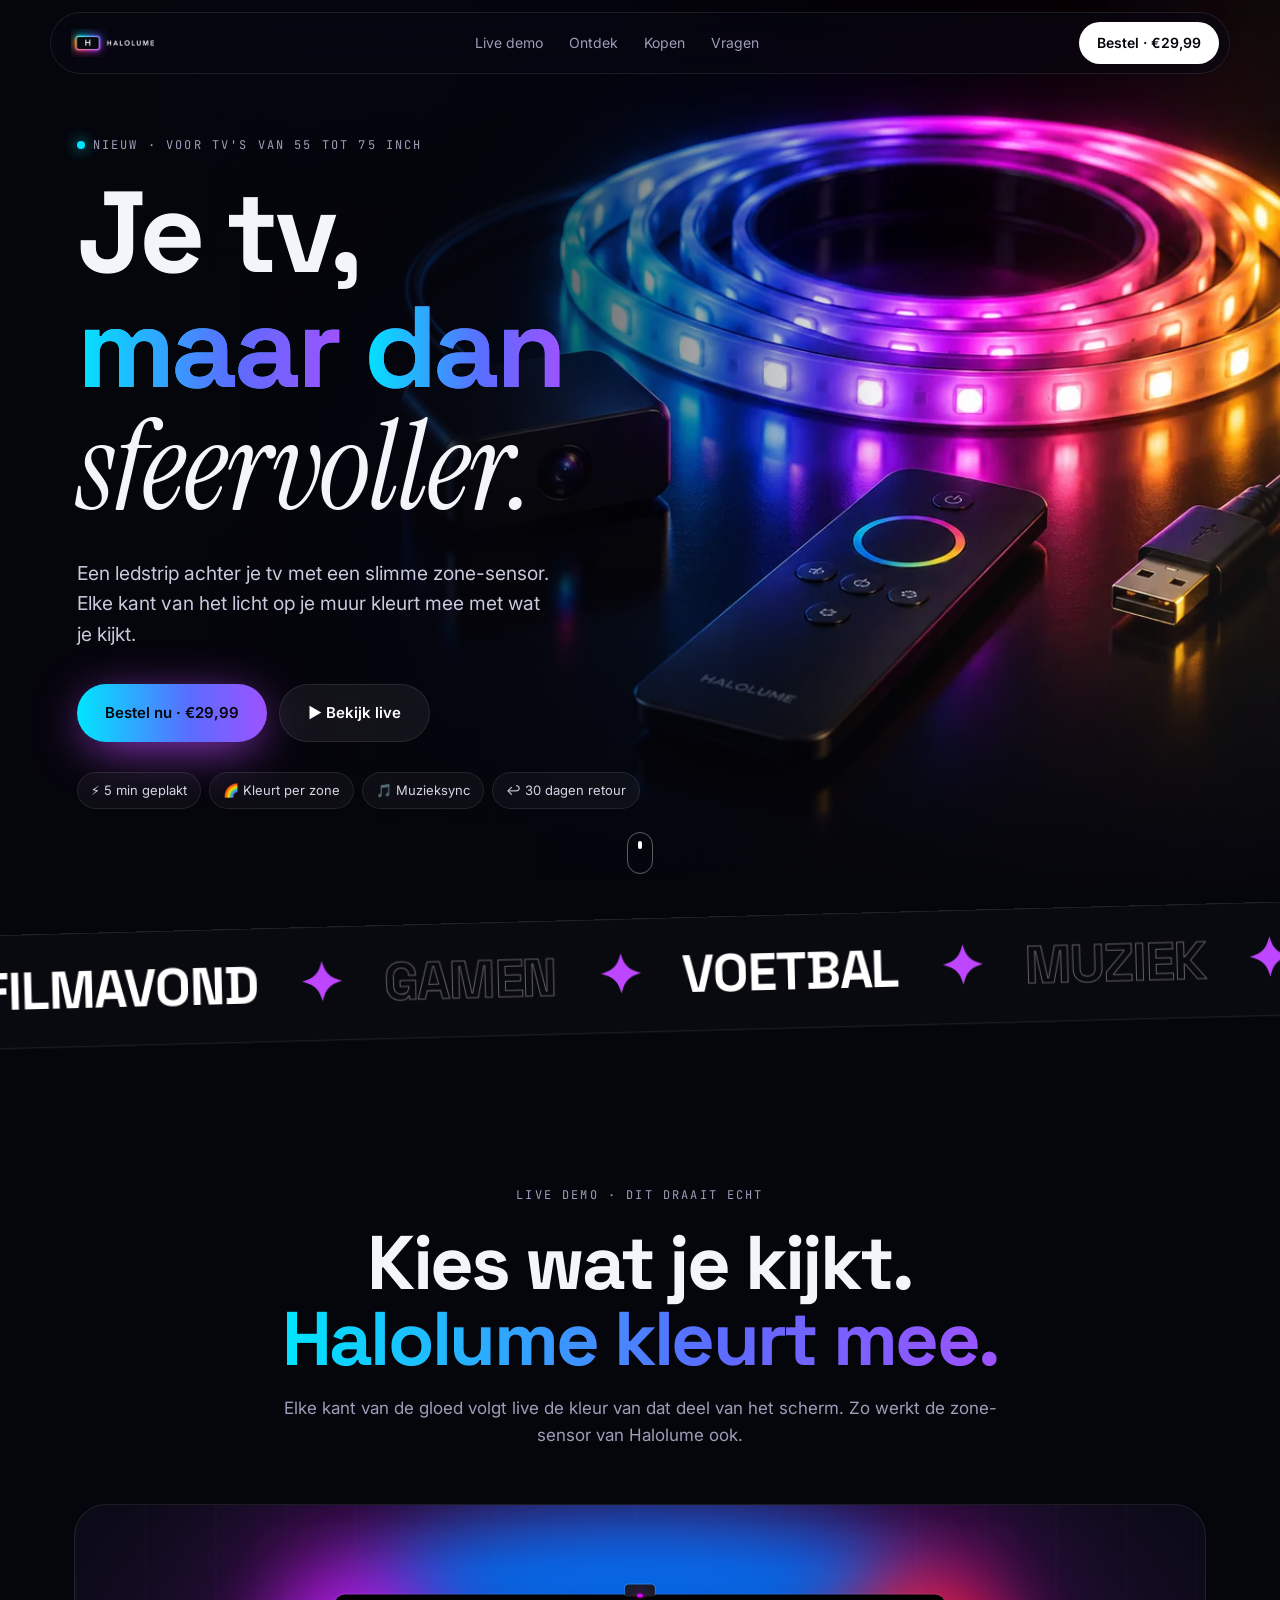
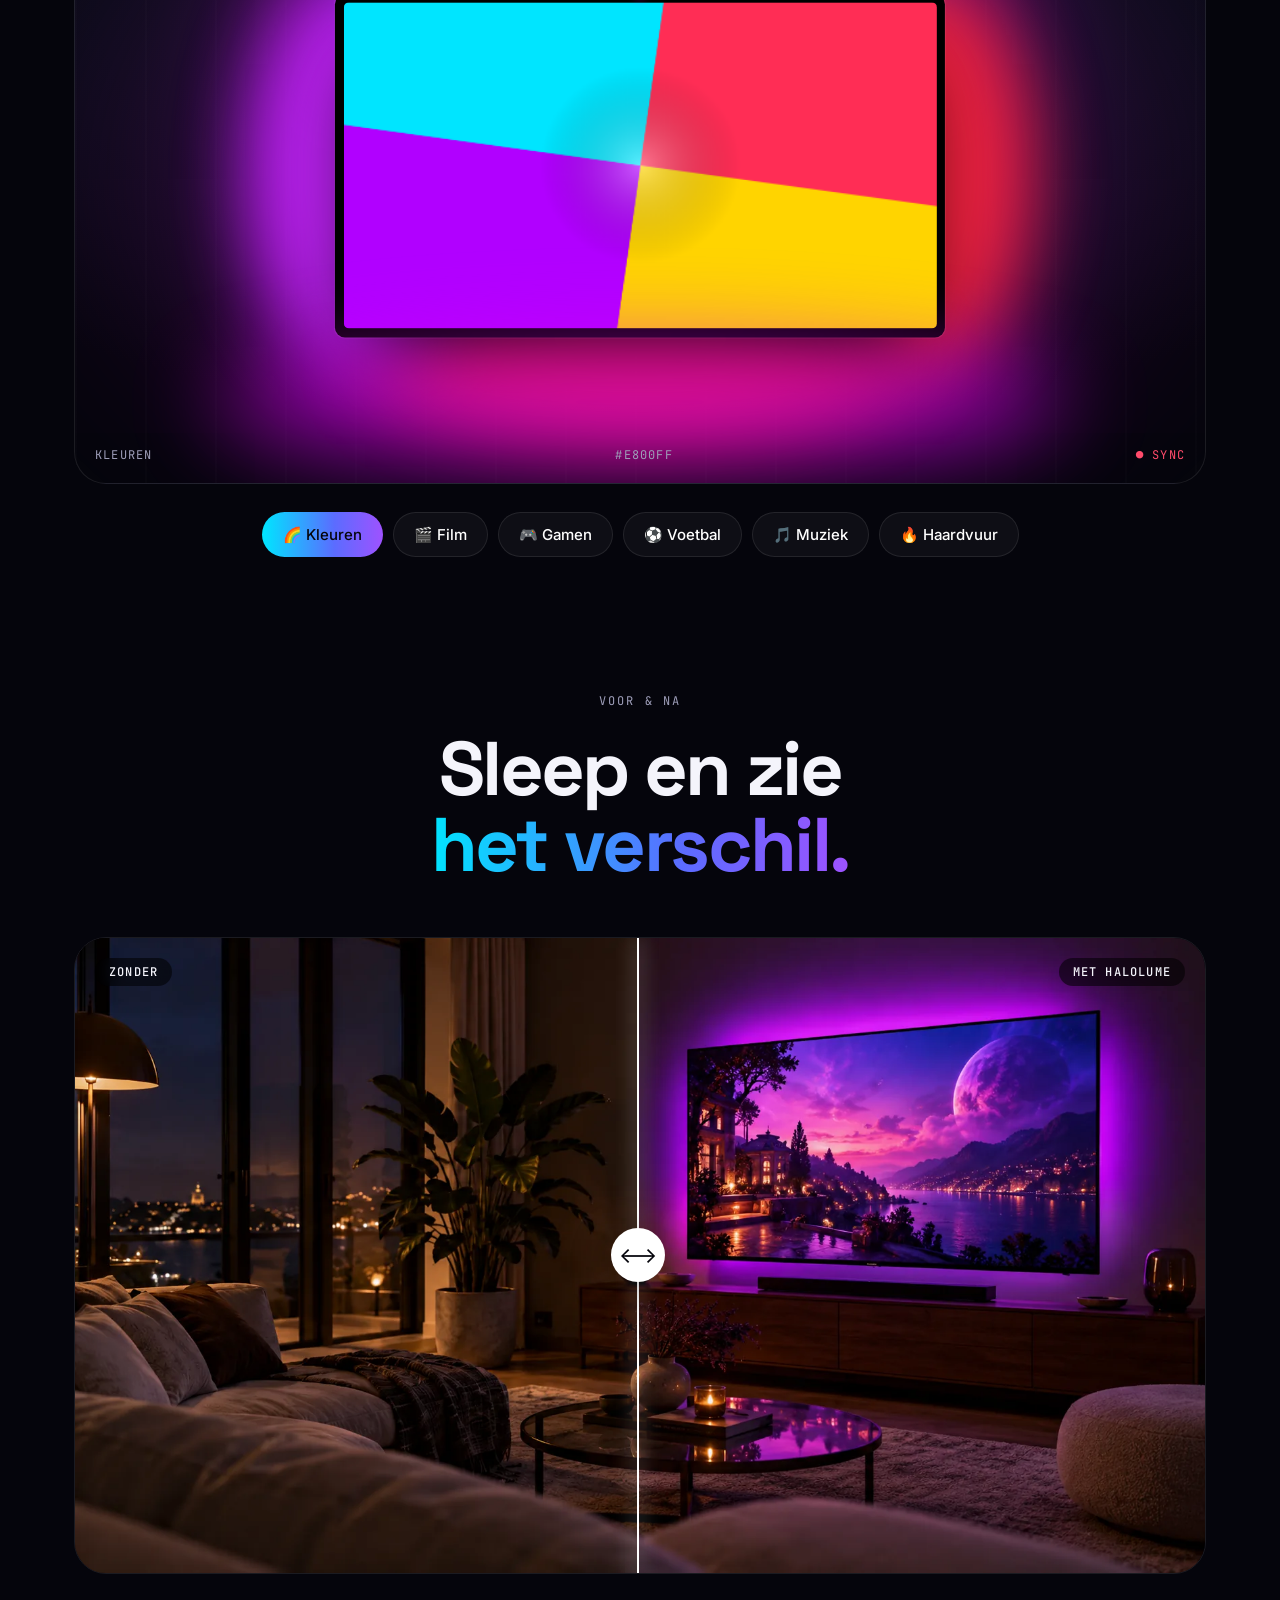
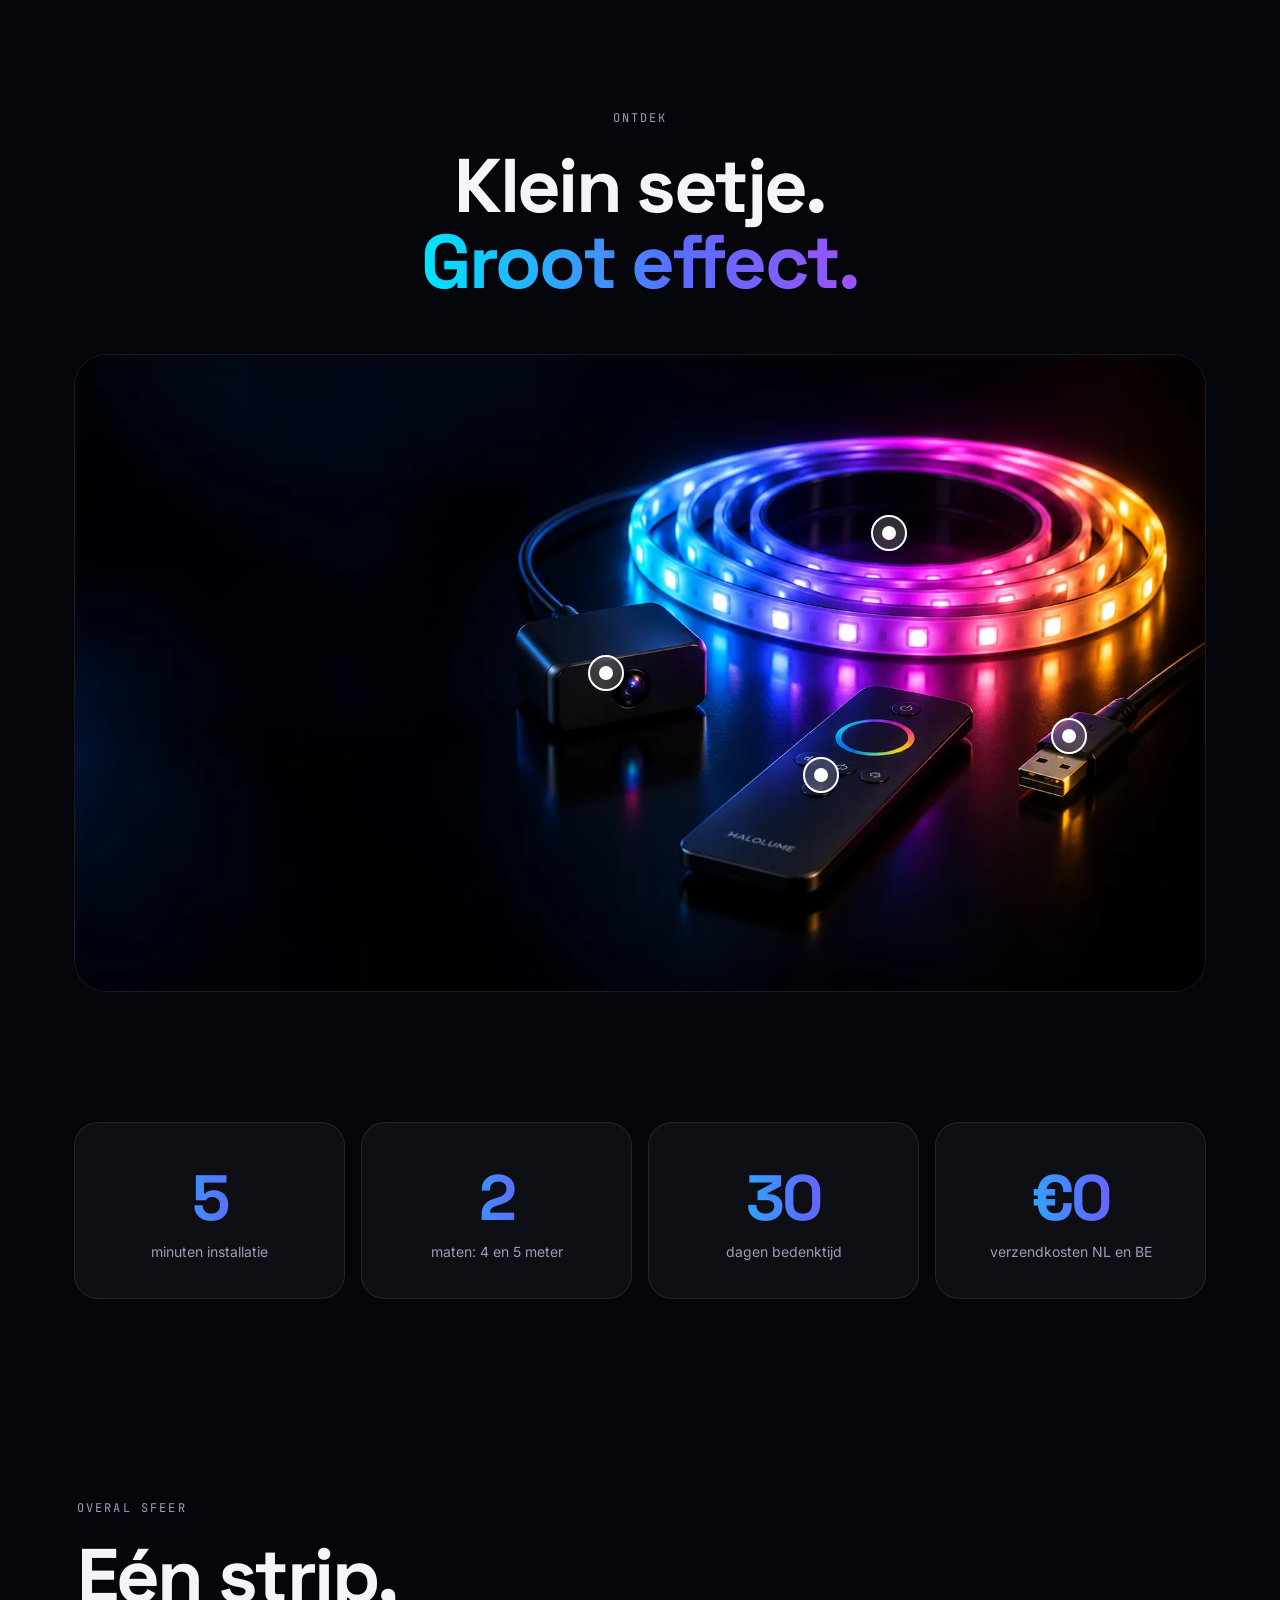
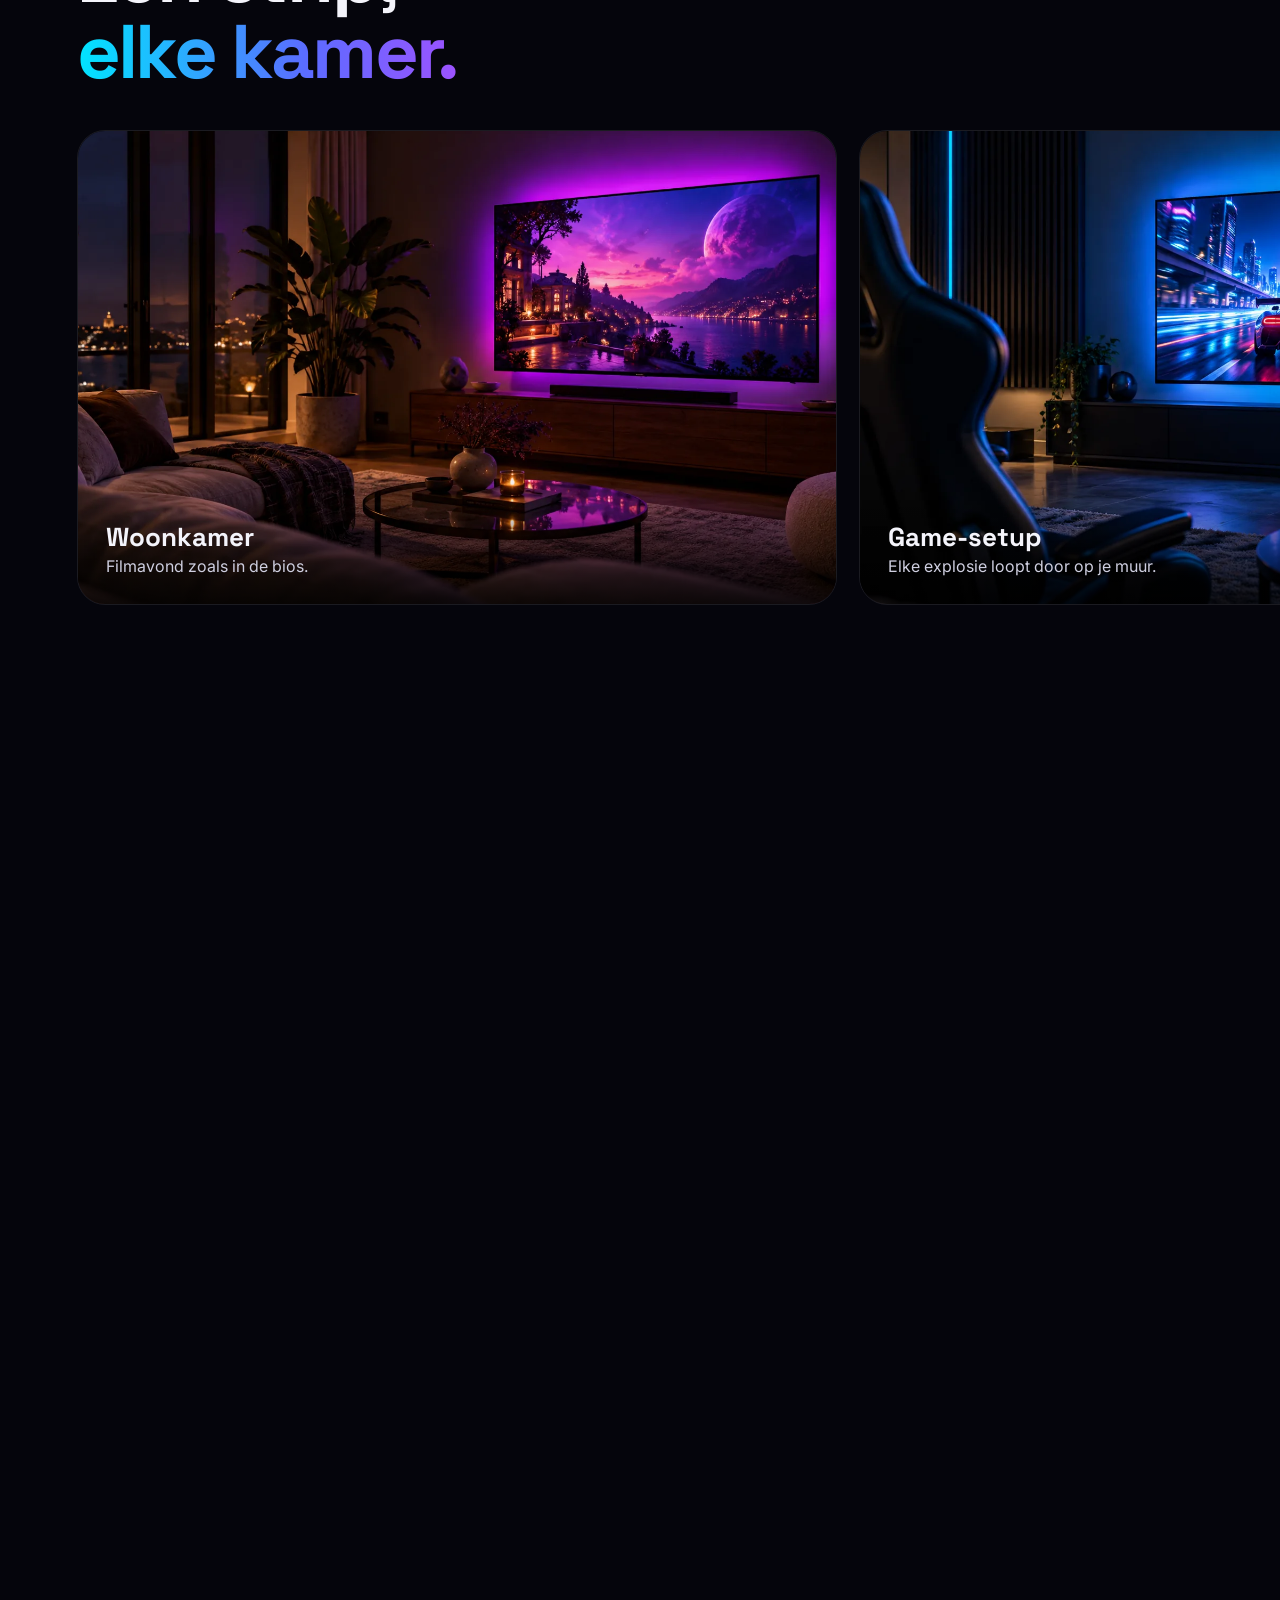
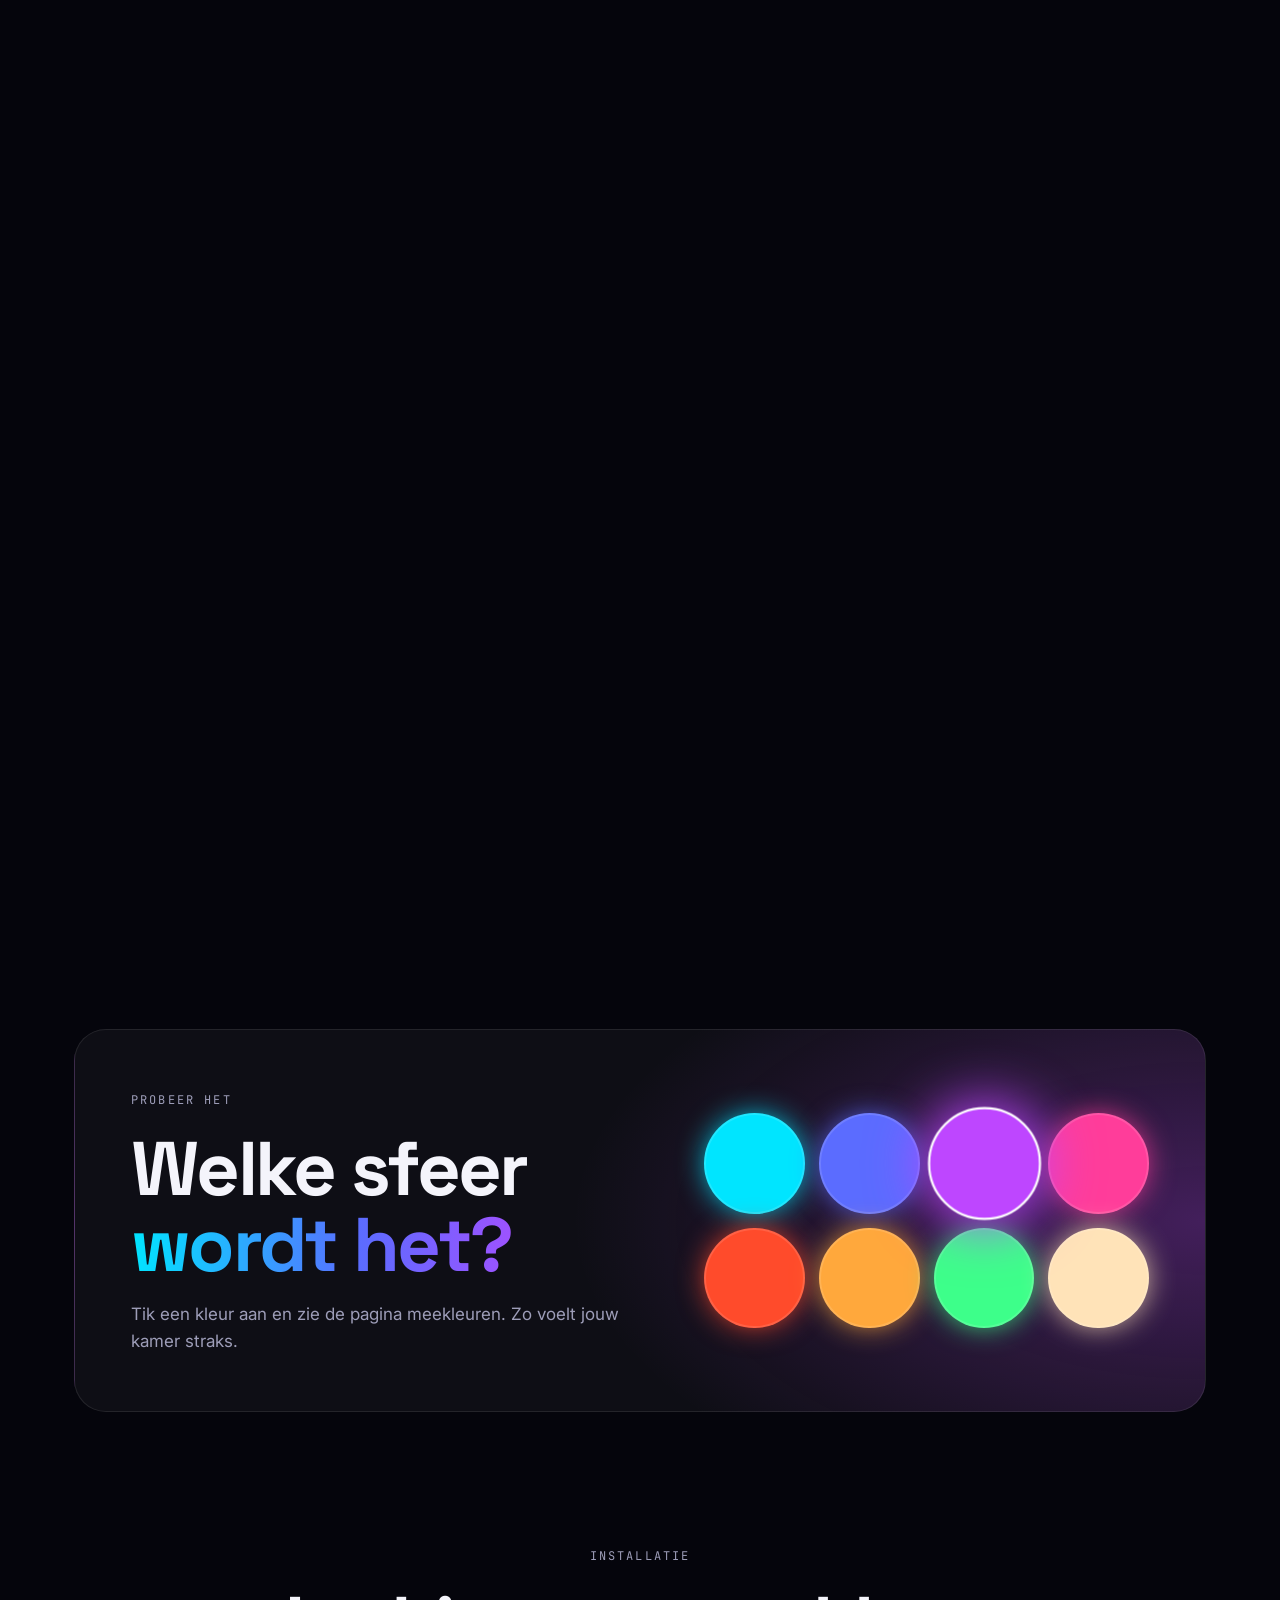
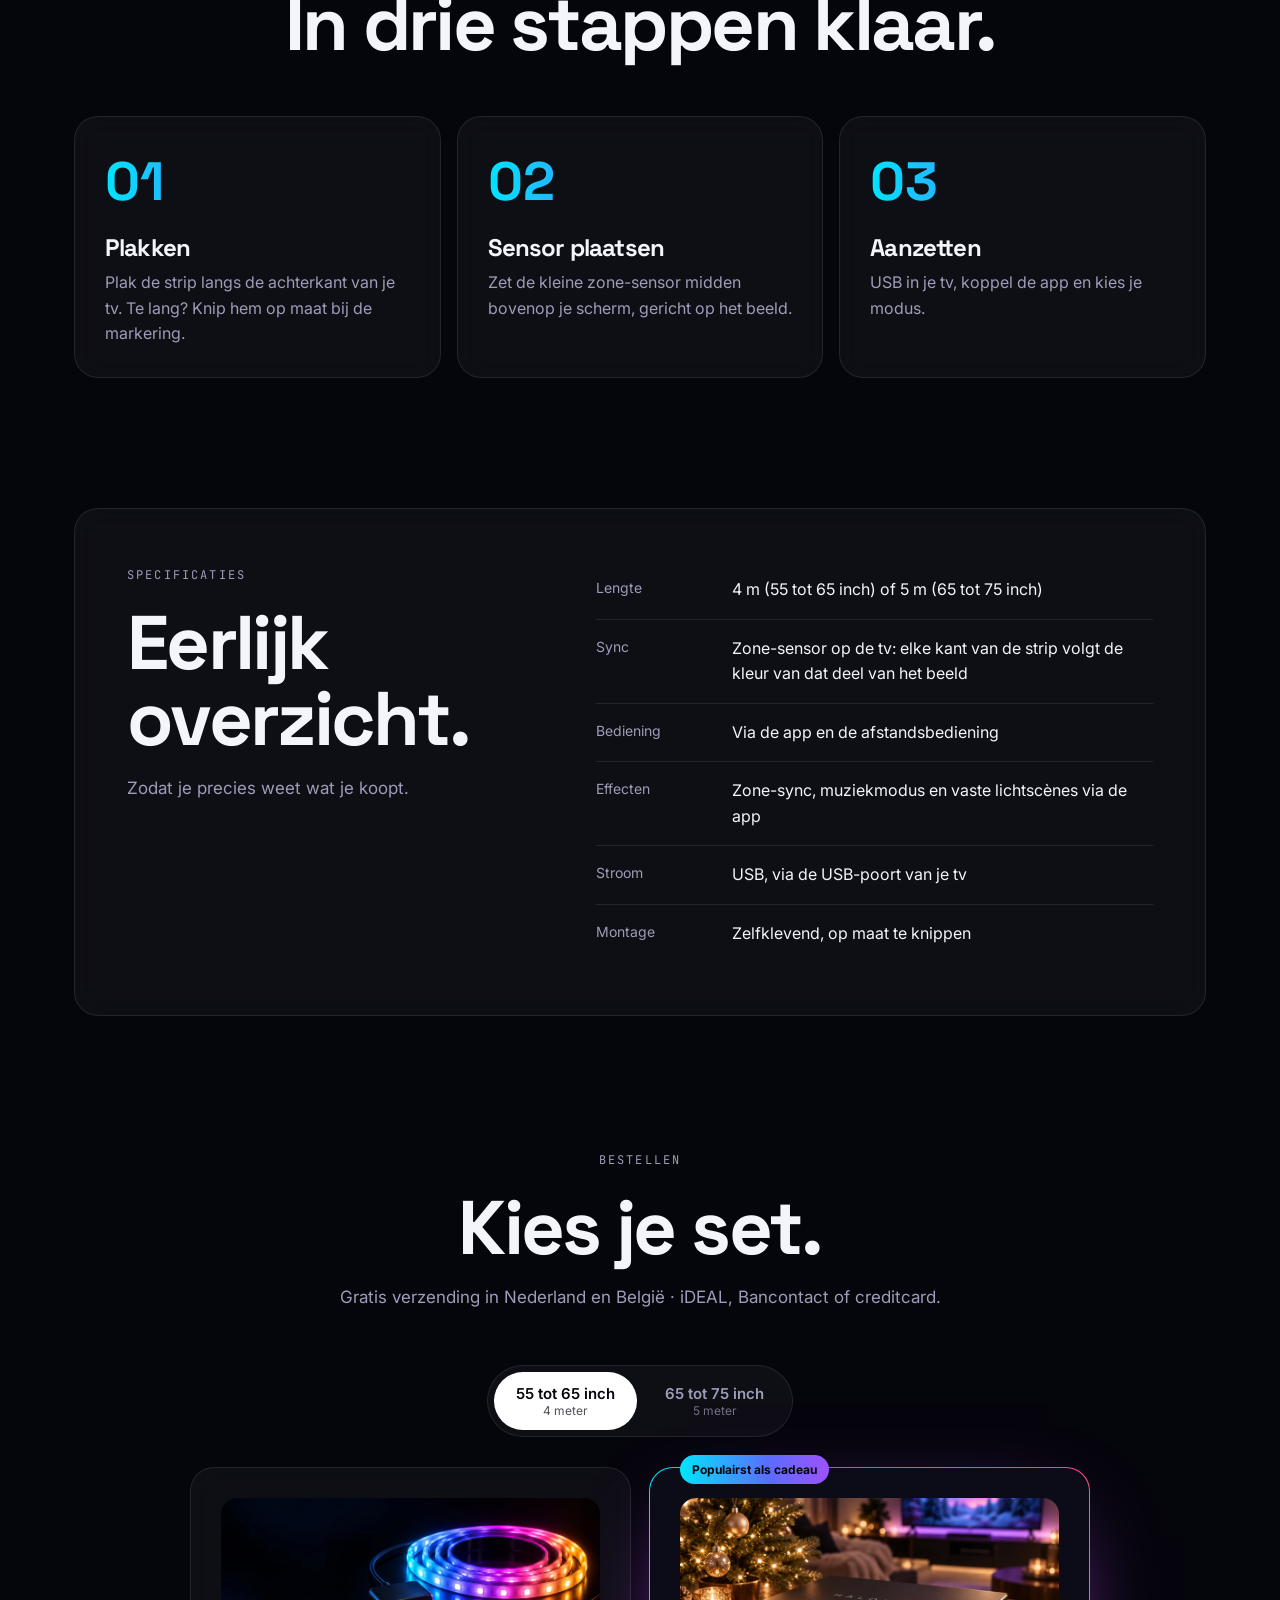
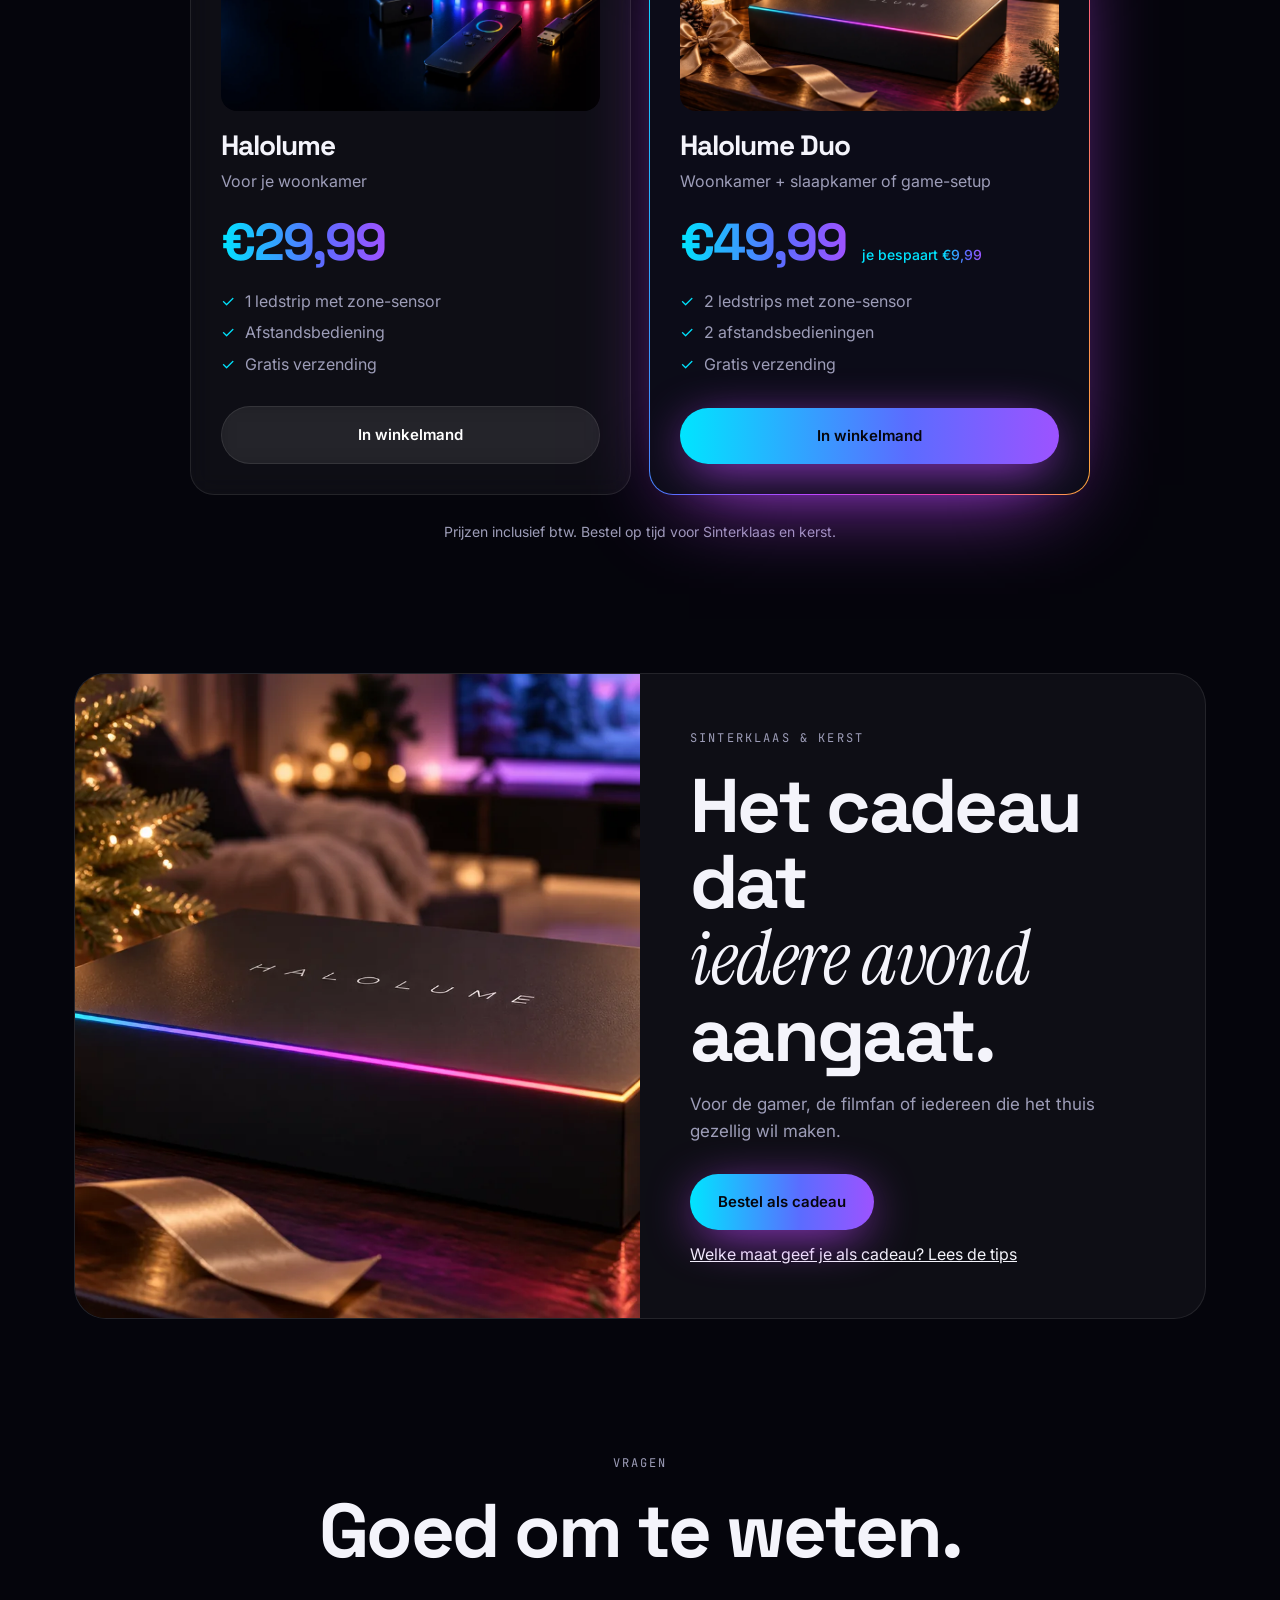
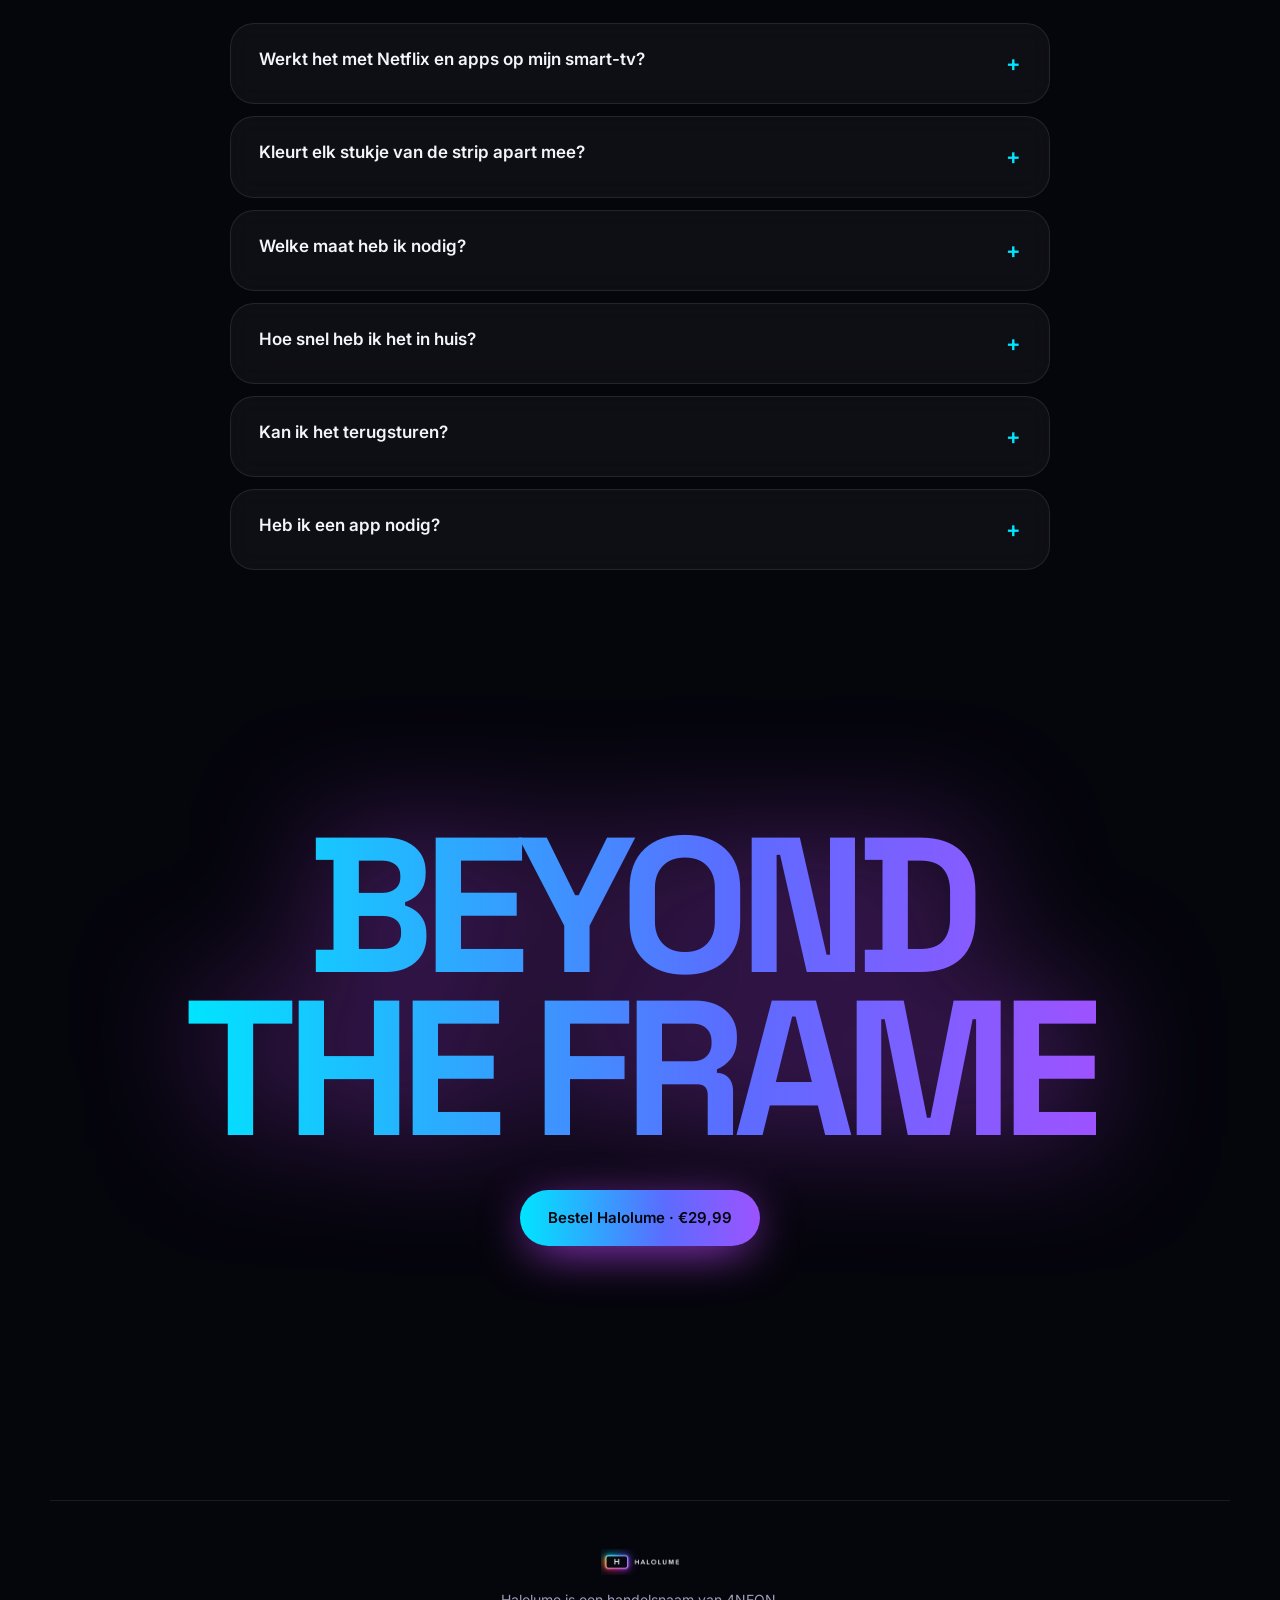
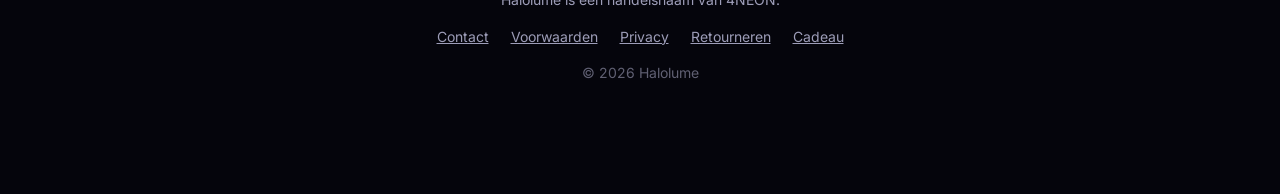
==== index.html @ 04b4d568 "Cadeaupagina Sinterklaas en kerst met directe koopknoppen (directeur) Co-Authored-By: Claude Opus 5." ====
<!doctype html>
<html lang="nl">
<head>
<meta charset="utf-8">
<meta name="viewport" content="width=device-width,initial-scale=1,viewport-fit=cover">
<title>Halolume · Tv-ledstrip die meekleurt met je beeld</title>
<meta name="description" content="Halolume tv-ledstrip met kleursensor: het licht achter je tv kleurt mee met film, game en sport. In 5 minuten geplakt. Vanaf €29,99.">
<meta name="theme-color" content="#05050c">
<link rel="icon" href="favicon.png">
<link rel="apple-touch-icon" href="apple-touch-icon.png">
<meta property="og:title" content="Halolume · Je tv, maar dan sfeervoller">
<meta property="og:description" content="Tv-ledstrip die meekleurt met je beeld. Vanaf €29,99.">
<meta property="og:image" content="https://halolume.nl/img/og.jpg">
<link rel="preconnect" href="https://fonts.googleapis.com">
<link rel="preconnect" href="https://fonts.gstatic.com" crossorigin>
<link href="https://fonts.googleapis.com/css2?family=Space+Grotesk:wght@400;500;600;700&family=Inter:wght@400;500;600&family=JetBrains+Mono:wght@500&family=Instrument+Serif:ital@1&display=swap" rel="stylesheet">
<link rel="stylesheet" href="css/halo.css?v=13">
</head>
<body class="go">

<canvas id="aurora" aria-hidden="true"></canvas>
<div class="orbs" aria-hidden="true"><i></i><i></i><i></i><i></i></div>
<div class="cursor-glow" aria-hidden="true"></div>
<div class="progress" aria-hidden="true"><i></i></div>

<header class="nav" id="nav">
  <a href="#" class="brand" aria-label="Halolume home"><img src="assets/logo.png" alt="Halolume" height="28"></a>
  <nav class="links">
    <a href="#demo">Live demo</a>
    <a href="#ontdek">Ontdek</a>
    <a href="#kopen">Kopen</a>
    <a href="#faq">Vragen</a>
  </nav>
  <a href="#kopen" class="btn btn-white btn-small">Bestel · €29,99</a>
</header>

<main>

<!-- HERO -->
<section class="hero">
  <div class="hero-media" data-parallax="0.15">
    <img src="img/hero.webp" alt="Halolume ledstrip met kleursensor en afstandsbediening" fetchpriority="high">
    <div class="hero-sweep"></div>
  </div>

  <div class="hero-copy">
    <p class="eyebrow"><span class="dot"></span> Nieuw · voor tv's van 55 tot 75 inch</p>
    <h1 class="split">Je tv,<br><span class="grad">maar dan</span><br><span class="serif">sfeervoller.</span></h1>
    <p class="lead">Een ledstrip achter je tv met een slimme zone-sensor. Elke kant van het licht op je muur kleurt mee met wat je kijkt.</p>
    <div class="cta-row">
      <a href="#kopen" class="btn btn-glow magnet">Bestel nu · €29,99</a>
      <a href="#demo" class="btn btn-ghost magnet">▶ Bekijk live</a>
    </div>
    <ul class="hero-chips">
      <li>⚡ 5 min geplakt</li><li>🌈 Kleurt per zone</li><li>🎵 Muzieksync</li><li>↩ 30 dagen retour</li>
    </ul>
  </div>
  <a href="#demo" class="scroll-cue" aria-label="Scroll verder"><span></span></a>
</section>

<!-- MARQUEE -->
<div class="marquee" aria-hidden="true"><div class="mq-track">
  <span>FILMAVOND</span><b>✦</b><span>GAMEN</span><b>✦</b><span>VOETBAL</span><b>✦</b><span>MUZIEK</span><b>✦</b><span>WINTERAVONDEN</span><b>✦</b><span>SINTERKLAAS</span><b>✦</b><span>KERST</span><b>✦</b>
  <span>FILMAVOND</span><b>✦</b><span>GAMEN</span><b>✦</b><span>VOETBAL</span><b>✦</b><span>MUZIEK</span><b>✦</b><span>WINTERAVONDEN</span><b>✦</b><span>SINTERKLAAS</span><b>✦</b><span>KERST</span><b>✦</b>
</div></div>

<!-- LIVE DEMO -->
<section class="section demo" id="demo">
  <div class="section-head reveal">
    <p class="eyebrow">Live demo · dit draait echt</p>
    <h2>Kies wat je kijkt.<br><span class="grad">Halolume kleurt mee.</span></h2>
    <p class="sub">Elke kant van de gloed volgt live de kleur van dat deel van het scherm. Zo werkt de zone-sensor van Halolume ook.</p>
  </div>
  <div class="demo-stage reveal" id="stage">
    <div class="demo-wall"></div>
    <div class="tv-wrap">
      <div class="halo" id="halo"></div>
      <div class="zone zT"></div><div class="zone zR"></div><div class="zone zB"></div><div class="zone zL"></div>
      <div class="tv">
        <canvas id="screen" width="480" height="270" aria-label="Demo tv-beeld"></canvas>
        <div class="sensor" title="Kleursensor"></div>
      </div>
      <div class="stand"></div>
    </div>
    <div class="floor"></div>
    <div class="demo-hud mono"><span id="hudScene">KLEUREN</span><span id="hudHex">#5B6CFF</span><span class="rec">● SYNC</span></div>
  </div>
  <div class="chips reveal" role="tablist">
    <button class="chip active" data-scene="kleur">🌈 Kleuren</button>
    <button class="chip" data-scene="film">🎬 Film</button>
    <button class="chip" data-scene="game">🎮 Gamen</button>
    <button class="chip" data-scene="sport">⚽ Voetbal</button>
    <button class="chip" data-scene="music">🎵 Muziek</button>
    <button class="chip" data-scene="cozy">🔥 Haardvuur</button>
  </div>
</section>

<!-- VOOR / NA -->
<section class="section ba-section">
  <div class="section-head reveal">
    <p class="eyebrow">Voor & na</p>
    <h2>Sleep en zie<br><span class="grad">het verschil.</span></h2>
  </div>
  <div class="ba reveal" id="ba">
    <img src="img/kamer-aan.webp" alt="Met Halolume" loading="lazy">
    <div class="ba-top"><img src="img/kamer-uit.webp" alt="Zonder Halolume" loading="lazy"></div>
    <div class="ba-handle"><span>⟷</span></div>
    <span class="ba-tag l">Zonder</span><span class="ba-tag r">Met Halolume</span>
  </div>
</section>

<!-- ONTDEK: hotspots -->
<section class="section" id="ontdek">
  <div class="section-head reveal">
    <p class="eyebrow">Ontdek</p>
    <h2>Klein setje.<br><span class="grad">Groot effect.</span></h2>
  </div>
  <div class="hotspots reveal">
    <img src="img/hero.webp" alt="Onderdelen van Halolume" loading="lazy">
    <button class="hs" aria-label="Zone-sensor" style="left:47%;top:50%" data-t="Kleursensor" data-d="Zet je midden bovenop je tv. Leest het beeld in zones en stuurt elk stuk strip apart aan."><i></i></button>
    <button class="hs" aria-label="Ledstrip" style="left:72%;top:28%" data-t="Ledstrip 4 of 5 m" data-d="Zelfklevend en op maat te knippen. Past om tv's van 55 tot 75 inch."><i></i></button>
    <button class="hs" aria-label="Afstandsbediening" style="left:66%;top:66%" data-t="Afstandsbediening" data-d="Kleur, helderheid en modus kiezen zonder je telefoon."><i></i></button>
    <button class="hs" aria-label="USB-stroom" style="left:88%;top:60%" data-t="USB-stroom" data-d="Steek hem in de USB-poort van je tv: gaat aan en uit met je tv."><i></i></button>
    <div class="hs-card" id="hsCard"><b></b><p></p></div>
  </div>
  <ul class="hs-list reveal">
    <li><b>Zone-sensor</b><span>Midden bovenop je tv. Leest het beeld per zone.</span></li>
    <li><b>Ledstrip 4 of 5 m</b><span>Zelfklevend, op maat te knippen.</span></li>
    <li><b>Afstandsbediening</b><span>Kleur en modus kiezen zonder telefoon.</span></li>
    <li><b>USB-stroom</b><span>Gaat aan en uit met je tv.</span></li>
  </ul>
</section>

<!-- STATS -->
<section class="section stats reveal">
  <div class="stat"><b data-count="5">0</b><span>minuten installatie</span></div>
  <div class="stat"><b data-count="2">0</b><span>maten: 4 en 5 meter</span></div>
  <div class="stat"><b data-count="30">0</b><span>dagen bedenktijd</span></div>
  <div class="stat"><b>€0</b><span>verzendkosten NL en BE</span></div>
</section>

<!-- KAMERS: horizontaal scrollen -->
<section class="rooms" id="kamers">
  <div class="rooms-sticky">
    <div class="rooms-head">
      <p class="eyebrow">Overal sfeer</p>
      <h2>Eén strip,<br><span class="grad">elke kamer.</span></h2>
    </div>
    <div class="rooms-track" id="roomsTrack">
      <article class="room-card tilt"><img src="img/kamer-aan.webp" alt="Woonkamer met Halolume" loading="lazy"><div><b>Woonkamer</b><p>Filmavond zoals in de bios.</p></div></article>
      <article class="room-card tilt"><img src="img/gaming.webp" alt="Game-setup met Halolume" loading="lazy"><div><b>Game-setup</b><p>Elke explosie loopt door op je muur.</p></div></article>
      <article class="room-card tilt"><img src="img/slaapkamer.webp" alt="Slaapkamer met Halolume" loading="lazy"><div><b>Slaapkamer</b><p>Warm wit voor rustige avonden.</p></div></article>
    </div>
  </div>
</section>

<!-- MOOD-KIEZER -->
<section class="section mood">
  <div class="mood-card reveal">
    <div>
      <p class="eyebrow">Probeer het</p>
      <h2>Welke sfeer<br><span class="grad">wordt het?</span></h2>
      <p class="sub">Tik een kleur aan en zie de pagina meekleuren. Zo voelt jouw kamer straks.</p>
    </div>
    <div class="swatches" id="swatches">
      <button style="--c:#00e5ff" data-c="#00e5ff" aria-label="IJsblauw"></button>
      <button style="--c:#5b6cff" data-c="#5b6cff" aria-label="Blauw"></button>
      <button style="--c:#be46ff" data-c="#be46ff" aria-label="Paars"></button>
      <button style="--c:#ff3d9a" data-c="#ff3d9a" aria-label="Roze"></button>
      <button style="--c:#ff4b2b" data-c="#ff4b2b" aria-label="Rood"></button>
      <button style="--c:#ffa83c" data-c="#ffa83c" aria-label="Amber"></button>
      <button style="--c:#3dff8a" data-c="#3dff8a" aria-label="Groen"></button>
      <button style="--c:#ffe3b8" data-c="#ffe3b8" aria-label="Warm wit"></button>
    </div>
  </div>
</section>

<!-- HOE -->
<section class="section" id="hoe">
  <div class="section-head reveal">
    <p class="eyebrow">Installatie</p>
    <h2>In drie stappen klaar.</h2>
  </div>
  <ol class="steps">
    <li class="card step tilt reveal"><span class="num">01</span><h3>Plakken</h3><p>Plak de strip langs de achterkant van je tv. Te lang? Knip hem op maat bij de markering.</p></li>
    <li class="card step tilt reveal"><span class="num">02</span><h3>Sensor plaatsen</h3><p>Zet de kleine zone-sensor midden bovenop je scherm, gericht op het beeld.</p></li>
    <li class="card step tilt reveal"><span class="num">03</span><h3>Aanzetten</h3><p>USB in je tv, koppel de app en kies je modus.</p></li>
  </ol>
</section>

<!-- SPECS -->
<section class="section">
  <div class="specs card reveal">
    <div>
      <p class="eyebrow">Specificaties</p>
      <h2>Eerlijk overzicht.</h2>
      <p class="sub">Zodat je precies weet wat je koopt.</p>
    </div>
    <dl class="spec-list">
      <div><dt>Lengte</dt><dd>4 m (55 tot 65 inch) of 5 m (65 tot 75 inch)</dd></div>
      <div><dt>Sync</dt><dd>Zone-sensor op de tv: elke kant van de strip volgt de kleur van dat deel van het beeld</dd></div>
      <div><dt>Bediening</dt><dd>Via de app en de afstandsbediening</dd></div>
      <div><dt>Effecten</dt><dd>Zone-sync, muziekmodus en vaste lichtscènes via de app</dd></div>
      <div><dt>Stroom</dt><dd>USB, via de USB-poort van je tv</dd></div>
      <div><dt>Montage</dt><dd>Zelfklevend, op maat te knippen</dd></div>
    </dl>
  </div>
</section>

<!-- KOPEN -->
<section class="section" id="kopen">
  <div class="section-head reveal">
    <p class="eyebrow">Bestellen</p>
    <h2>Kies je set.</h2>
    <p class="sub">Gratis verzending in Nederland en België · iDEAL, Bancontact of creditcard.</p>
  </div>
  <div class="size-toggle reveal" role="radiogroup" aria-label="Tv-formaat">
    <button class="size active" data-size="4m" role="radio" aria-checked="true">55 tot 65 inch <small>4 meter</small></button>
    <button class="size" data-size="5m" role="radio" aria-checked="false">65 tot 75 inch <small>5 meter</small></button>
  </div>
  <div class="offers">
    <article class="offer card tilt reveal">
      <img class="offer-img" src="img/hero.webp" alt="" loading="lazy">
      <h3>Halolume</h3>
      <p class="for">Voor je woonkamer</p>
      <p class="price"><span data-price="single">€29,99</span></p>
      <ul><li>1 ledstrip met zone-sensor</li><li>Afstandsbediening</li><li>Gratis verzending</li></ul>
      <a class="btn btn-ghost buy" data-pack="single" href="#">In winkelmand</a>
    </article>
    <article class="offer card featured tilt reveal">
      <span class="badge">Populairst als cadeau</span>
      <img class="offer-img" src="img/doos.webp" alt="" loading="lazy">
      <h3>Halolume Duo</h3>
      <p class="for">Woonkamer + slaapkamer of game-setup</p>
      <p class="price"><span data-price="duo">€49,99</span> <small>je bespaart <span data-save>€9,99</span></small></p>
      <ul><li>2 ledstrips met zone-sensor</li><li>2 afstandsbedieningen</li><li>Gratis verzending</li></ul>
      <a class="btn btn-glow buy" data-pack="duo" href="#">In winkelmand</a>
    </article>
  </div>
  <p class="fine">Prijzen inclusief btw. Bestel op tijd voor Sinterklaas en kerst.</p>
</section>

<!-- CADEAU -->
<section class="section gift">
  <div class="gift-card reveal">
    <img src="img/doos.webp" alt="Halolume cadeauverpakking" loading="lazy">
    <div class="gift-text">
      <p class="eyebrow">Sinterklaas & kerst</p>
      <h2>Het cadeau dat<br><span class="serif">iedere avond</span> aangaat.</h2>
      <p class="sub">Voor de gamer, de filmfan of iedereen die het thuis gezellig wil maken.</p>
      <a href="#kopen" class="btn btn-glow magnet">Bestel als cadeau</a>
      <p style="margin-top:.8rem"><a href="cadeau.html">Welke maat geef je als cadeau? Lees de tips</a></p>
    </div>
  </div>
</section>

<!-- FAQ -->
<section class="section" id="faq">
  <div class="section-head reveal">
    <p class="eyebrow">Vragen</p>
    <h2>Goed om te weten.</h2>
  </div>
  <div class="faq">
    <details class="card reveal"><summary>Werkt het met Netflix en apps op mijn smart-tv?</summary><p>Ja. De sensor kijkt naar het scherm zelf, dus het maakt niet uit waar het beeld vandaan komt: apps, decoder, console of laptop.</p></details>
    <details class="card reveal"><summary>Kleurt elk stukje van de strip apart mee?</summary><p>Ja. De sensor leest het beeld in meerdere zones. Staat er links iets geels en rechts iets paars, dan kleurt de strip links geel en rechts paars.</p></details>
    <details class="card reveal"><summary>Welke maat heb ik nodig?</summary><p>Voor 55 tot 65 inch kies je 4 meter, voor 65 tot 75 inch 5 meter. Te lang is geen probleem, de strip is op maat te knippen.</p></details>
    <details class="card reveal"><summary>Hoe snel heb ik het in huis?</summary><p>We verzenden zo snel mogelijk. Zodra je pakket onderweg is, krijg je een mail met de track-and-trace-code.</p></details>
    <details class="card reveal"><summary>Kan ik het terugsturen?</summary><p>Je hebt 30 dagen bedenktijd. Lees de voorwaarden op de <a href="retourneren.html">retourpagina</a>.</p></details>
    <details class="card reveal"><summary>Heb ik een app nodig?</summary><p>Met de gratis app stel je kleuren, scènes en de sync in. Je kunt ook veel met de afstandsbediening doen.</p></details>
  </div>
</section>

<!-- SLOT-CTA -->
<section class="final">
  <h2 class="final-word">BEYOND<br>THE FRAME</h2>
  <a href="#kopen" class="btn btn-glow magnet">Bestel Halolume · €29,99</a>
</section>

</main>

<footer class="footer">
  <img src="assets/logo.png" alt="Halolume" height="26">
  <p>Halolume is een handelsnaam van 4NEON.</p>
  <nav><a href="contact.html">Contact</a><a href="voorwaarden.html">Voorwaarden</a><a href="privacy.html">Privacy</a><a href="retourneren.html">Retourneren</a><a href="cadeau.html">Cadeau</a></nav>
  <p class="copy">© 2026 Halolume</p>
</footer>

<div class="sticky-buy" id="stickyBuy"><span>Halolume · <b data-price="single">€29,99</b></span><a href="#kopen" class="btn btn-glow btn-small">Bestellen</a></div>

<script src="js/main.js?v=13"></script>
</body>
</html>
---- css/halo.css ----
:root{
  --bg:#05050c;--bg2:#0c0c18;--card:rgba(255,255,255,.04);--line:rgba(255,255,255,.09);
  --text:#f4f4fb;--muted:#9d9db8;--cyan:#00e5ff;--blue:#5b6cff;--violet:#be46ff;--pink:#ff3d9a;--amber:#ffa83c;
  --grad:linear-gradient(100deg,var(--cyan),var(--blue) 25%,var(--violet) 50%,var(--pink) 75%,var(--amber));
  --glow:#7a5cff;--mood:#be46ff;--r:24px;
}
*{box-sizing:border-box;margin:0;padding:0}
html{scroll-behavior:smooth}
html.lock{overflow:hidden}
body{background:var(--bg);color:var(--text);font:16px/1.6 Inter,system-ui,sans-serif;overflow-x:hidden;-webkit-font-smoothing:antialiased}
h1,h2,h3{font-family:"Space Grotesk",Inter,sans-serif;letter-spacing:-.035em;line-height:1}
a{color:inherit}
img{display:block;max-width:100%}
.mono{font-family:"JetBrains Mono",monospace}
.serif{font-family:"Instrument Serif",Georgia,serif;font-style:italic;font-weight:400;letter-spacing:-.01em}
.muted{color:var(--muted)}
.grad{background:var(--grad);background-size:200% 100%;-webkit-background-clip:text;background-clip:text;color:transparent;animation:shift 7s linear infinite}
@keyframes shift{to{background-position:200% 0}}

/* intro */
.intro{position:fixed;inset:0;z-index:100;background:#030308;transition:opacity .8s,transform .8s}
.intro.out{opacity:0;transform:scale(1.04);pointer-events:none}
.intro canvas{position:absolute;inset:0}
.intro .bar{position:absolute;left:0;right:0;bottom:0;height:3px;background:rgba(255,255,255,.08)}
.intro .bar i{display:block;height:100%;width:0;background:var(--grad)}
.intro .skip{position:absolute;right:max(28px,3.5vmin);bottom:max(52px,6vmin);background:rgba(255,255,255,.08);border:1px solid rgba(255,255,255,.2);color:#fff;font:500 13px "JetBrains Mono",monospace;padding:10px 16px;border-radius:999px;cursor:pointer;backdrop-filter:blur(8px)}

/* achtergrond & cursor */
#aurora{position:fixed;inset:0;z-index:-2;width:100%;height:100%;opacity:.55}
.cursor-glow{position:fixed;z-index:-1;left:0;top:0;width:520px;height:520px;margin:-260px 0 0 -260px;border-radius:50%;background:radial-gradient(circle,color-mix(in srgb,var(--mood) 26%,transparent),transparent 65%);pointer-events:none;transition:background .6s;will-change:transform}
@media(hover:none){.cursor-glow{display:none}}
.progress{position:fixed;top:0;left:0;right:0;height:2px;z-index:60}
.progress i{display:block;height:100%;width:0;background:var(--grad)}

/* nav */
.nav{position:fixed;top:12px;left:50%;transform:translateX(-50%);width:min(1180px,calc(100% - 24px));z-index:50;display:flex;align-items:center;justify-content:space-between;gap:16px;padding:9px 10px 9px 20px;border:1px solid var(--line);border-radius:999px;background:rgba(8,8,18,.55);backdrop-filter:blur(20px) saturate(1.5);-webkit-backdrop-filter:blur(20px) saturate(1.5);transition:transform .4s}
.nav.hide{transform:translate(-50%,-140%)}
.links{display:flex;gap:26px;font-size:14px;color:var(--muted)}
.links a{text-decoration:none;transition:color .2s}.links a:hover{color:#fff}
@media(max-width:860px){.links{display:none}}

/* knoppen */
.btn{position:relative;display:inline-flex;align-items:center;justify-content:center;gap:8px;padding:16px 28px;border-radius:999px;font-weight:600;text-decoration:none;font-size:15px;border:0;cursor:pointer;transition:transform .25s cubic-bezier(.2,.8,.2,1),box-shadow .3s;white-space:nowrap}
.btn-small{padding:10px 18px;font-size:14px}
.btn-white{background:#fff;color:#05050c}
.btn-glow{background:var(--grad);background-size:200% 100%;color:#05050c;box-shadow:0 10px 50px -10px var(--mood);animation:shift 6s linear infinite}
.btn-glow:hover{box-shadow:0 14px 70px -6px var(--mood)}
.btn-ghost{background:rgba(255,255,255,.06);border:1px solid var(--line);color:#fff;backdrop-filter:blur(10px)}

/* hero */
.hero{position:relative;min-height:100svh;display:flex;align-items:center;overflow:hidden;padding:120px max(24px,6vw) 80px}
.hero-media{position:absolute;inset:0;z-index:-1}
.hero-media img{width:100%;height:100%;object-fit:cover;object-position:70% center;transform:scale(1.08);transition:transform 2.4s cubic-bezier(.2,.8,.2,1)}
body.go .hero-media img{transform:scale(1)}
.hero-media::after{content:"";position:absolute;inset:0;background:linear-gradient(90deg,var(--bg) 8%,rgba(5,5,12,.75) 38%,transparent 70%),linear-gradient(0deg,var(--bg),transparent 30%)}
.hero-sweep{position:absolute;inset:0;background:linear-gradient(115deg,transparent 30%,rgba(255,255,255,.07) 45%,transparent 60%);background-size:250% 100%;animation:sweep 6s ease-in-out infinite;mix-blend-mode:screen}
@keyframes sweep{0%{background-position:150% 0}60%,100%{background-position:-60% 0}}
.hero-copy{max-width:640px}
.eyebrow{display:inline-flex;align-items:center;gap:8px;font-size:12px;letter-spacing:.18em;text-transform:uppercase;color:var(--muted);margin-bottom:20px;font-family:"JetBrains Mono",monospace}
.dot{width:8px;height:8px;border-radius:50%;background:var(--cyan);box-shadow:0 0 14px var(--cyan);animation:pulse 2s infinite}
@keyframes pulse{50%{opacity:.35}}
h1{font-size:clamp(56px,9vw,128px);font-weight:700}
h1 .serif{font-size:1.08em}
.split .w{display:inline-block;opacity:0;transform:translateY(60%) rotate(6deg);filter:blur(10px);transition:all 1s cubic-bezier(.2,.8,.2,1)}
body.go .split .w{opacity:1;transform:none;filter:none}
.lead{font-size:clamp(17px,1.5vw,20px);color:#c9c9dd;max-width:480px;margin:28px 0 34px}
.cta-row{display:flex;gap:12px;flex-wrap:wrap}
.hero-chips{display:flex;flex-wrap:wrap;gap:8px;list-style:none;margin-top:30px}
.hero-chips li{font-size:13px;padding:7px 13px;border-radius:999px;border:1px solid var(--line);background:rgba(255,255,255,.04);backdrop-filter:blur(8px);color:#d5d5e6}
.scroll-cue{position:absolute;left:50%;bottom:26px;width:26px;height:42px;border:1.5px solid rgba(255,255,255,.35);border-radius:14px;transform:translateX(-50%)}
.scroll-cue span{position:absolute;left:50%;top:8px;width:4px;height:8px;margin-left:-2px;border-radius:2px;background:#fff;animation:cue 1.8s infinite}
@keyframes cue{0%{opacity:0;transform:translateY(0)}40%{opacity:1}100%{opacity:0;transform:translateY(14px)}}

/* marquee */
.marquee{overflow:hidden;border-block:1px solid var(--line);padding:22px 0;background:rgba(255,255,255,.015);transform:rotate(-1.5deg) scale(1.03);margin:20px 0}
.mq-track{display:flex;gap:40px;width:max-content;animation:mq 34s linear infinite;font:700 clamp(28px,4vw,54px) "Space Grotesk";letter-spacing:-.02em}
.mq-track span{color:transparent;-webkit-text-stroke:1px rgba(255,255,255,.35)}
.mq-track span:nth-child(4n+1){color:#fff;-webkit-text-stroke:0}
.mq-track b{color:var(--mood);transition:color .6s}
@keyframes mq{to{transform:translateX(-50%)}}

/* licht aan: sticky */
.lights{height:320vh;position:relative}
.lights-sticky{position:sticky;top:0;height:100svh;overflow:hidden;display:flex;align-items:flex-end}
.lights-stage{position:absolute;inset:0}
.room{position:absolute;inset:0;width:100%;height:100%;object-fit:cover}
.room.on{opacity:0;will-change:opacity,transform}
.lights-vignette{position:absolute;inset:0;background:linear-gradient(0deg,rgba(5,5,12,.95),transparent 55%),radial-gradient(120% 80% at 50% 40%,transparent 50%,rgba(5,5,12,.8))}
.lights-copy{position:relative;padding:0 max(24px,6vw) 9vh;width:100%}
.lights-lines{position:relative;height:clamp(110px,15vw,200px)}
.ll{position:absolute;left:0;bottom:0;font-size:clamp(44px,7vw,104px);font-weight:700;opacity:0;transform:translateY(40px);filter:blur(8px);transition:all .7s cubic-bezier(.2,.8,.2,1)}
.ll.active{opacity:1;transform:none;filter:none}
.lights-meter{margin-top:28px;width:min(420px,70vw);height:3px;background:rgba(255,255,255,.12);border-radius:3px;overflow:hidden}
.lights-meter i{display:block;height:100%;width:0;background:var(--grad)}

/* secties */
.section{max-width:1180px;margin:0 auto;padding:130px 24px 0}
.section-head{text-align:center;max-width:760px;margin:0 auto 54px}
h2{font-size:clamp(40px,6vw,76px);font-weight:700}
.sub{color:var(--muted);margin-top:18px;font-size:17px}
.card{background:var(--card);border:1px solid var(--line);border-radius:var(--r);padding:30px;backdrop-filter:blur(12px)}

/* demo */
.demo-stage{position:relative;aspect-ratio:16/8.2;border-radius:32px;overflow:hidden;background:radial-gradient(120% 100% at 50% 20%,#15152a,#05050c 70%);border:1px solid var(--line)}
.demo-wall{position:absolute;inset:0;background:repeating-linear-gradient(90deg,rgba(255,255,255,.012) 0 2px,transparent 2px 70px)}
.tv-wrap{position:absolute;left:50%;top:46%;width:54%;transform:translate(-50%,-50%)}
.halo{position:absolute;inset:-10% -7%;border-radius:40px;filter:blur(34px);background:var(--glow);box-shadow:0 0 90px 30px var(--glow)}
.halo::after{content:"";position:absolute;inset:-28%;border-radius:50%;background:var(--glow);filter:blur(90px);opacity:.3}
.tv{position:relative;aspect-ratio:16/9;background:#000;border-radius:10px;padding:1.4%;box-shadow:0 0 0 1px rgba(255,255,255,.08),0 40px 80px -30px #000}
.tv canvas{width:100%;height:100%;display:block;border-radius:5px}
.sensor{position:absolute;top:-10px;left:50%;width:30px;height:11px;transform:translateX(-50%);background:#1b1b28;border-radius:4px 4px 2px 2px;box-shadow:0 0 0 1px rgba(255,255,255,.14)}
.sensor::after{content:"";position:absolute;bottom:-2px;left:50%;width:6px;height:4px;transform:translateX(-50%);border-radius:50%;background:var(--glow);box-shadow:0 0 10px var(--glow)}
.stand{width:28%;height:10px;margin:0 auto;background:linear-gradient(#222,#0d0d0d);border-radius:0 0 8px 8px}
.floor{position:absolute;left:12%;right:12%;bottom:4%;height:20%;border-radius:50%;filter:blur(44px);opacity:.55;background:var(--glow)}
.demo-hud{position:absolute;left:20px;right:20px;bottom:18px;display:flex;justify-content:space-between;font-size:12px;color:var(--muted);letter-spacing:.1em}
.rec{color:#ff4b6b;animation:pulse 1.4s infinite}
.chips{display:flex;justify-content:center;flex-wrap:wrap;gap:10px;margin-top:28px}
.chip{padding:12px 20px;border-radius:999px;border:1px solid var(--line);background:var(--card);color:#fff;font:500 15px Inter;cursor:pointer;transition:.25s}
.chip.active,.chip:hover{border-color:transparent;background:var(--grad);color:#05050c}

/* voor/na */
.ba{position:relative;aspect-ratio:16/9;border-radius:32px;overflow:hidden;border:1px solid var(--line);cursor:ew-resize;user-select:none;touch-action:pan-y;--x:50%}
.ba>img,.ba-top img{width:100%;height:100%;object-fit:cover}
.ba-top{position:absolute;inset:0;clip-path:inset(0 calc(100% - var(--x)) 0 0)}
.ba-handle{position:absolute;top:0;bottom:0;left:var(--x);width:2px;background:#fff;box-shadow:0 0 20px #fff}
.ba-handle span{position:absolute;top:50%;left:50%;width:54px;height:54px;transform:translate(-50%,-50%);border-radius:50%;background:#fff;color:#05050c;display:grid;place-items:center;font-size:22px;box-shadow:0 10px 40px rgba(0,0,0,.4)}
.ba-tag{position:absolute;top:20px;padding:6px 14px;border-radius:999px;background:rgba(0,0,0,.55);font:500 12px "JetBrains Mono";letter-spacing:.1em;text-transform:uppercase;backdrop-filter:blur(8px)}
.ba-tag.l{left:20px}.ba-tag.r{right:20px}

/* hotspots */
.hotspots{position:relative;border-radius:32px;overflow:hidden;border:1px solid var(--line)}
.hotspots img{width:100%}
.hs{position:absolute;width:36px;height:36px;margin:-18px 0 0 -18px;border-radius:50%;border:0;background:rgba(255,255,255,.18);backdrop-filter:blur(6px);cursor:pointer}
.hs i{position:absolute;inset:11px;border-radius:50%;background:#fff}
.hs::before{content:"";position:absolute;inset:0;border-radius:50%;border:2px solid #fff;animation:ring 2s infinite}
@keyframes ring{to{transform:scale(2);opacity:0}}
.hs-card{position:absolute;max-width:280px;padding:16px 18px;border-radius:16px;background:rgba(10,10,22,.85);border:1px solid var(--line);backdrop-filter:blur(14px);opacity:0;transform:translateY(8px);transition:.3s;pointer-events:none}
.hs-card.show{opacity:1;transform:none}
.hs-card b{font-family:"Space Grotesk";font-size:18px}
.hs-card p{color:var(--muted);font-size:14px;margin-top:4px}

/* stats */
.stats{display:grid;grid-template-columns:repeat(4,1fr);gap:16px}
.stat{padding:34px 24px;border-radius:var(--r);border:1px solid var(--line);background:var(--card);text-align:center}
.stat b{display:block;font:700 clamp(44px,5vw,72px) "Space Grotesk";letter-spacing:-.04em;background:var(--grad);-webkit-background-clip:text;background-clip:text;color:transparent}
.stat span{color:var(--muted);font-size:14px}

/* kamers horizontaal */
.rooms{height:300vh;position:relative;margin-top:100px}
.rooms-sticky{position:sticky;top:0;height:100svh;overflow:hidden;display:flex;flex-direction:column;justify-content:center;gap:40px}
.rooms-head{padding:0 max(24px,6vw)}
.rooms-track{display:flex;gap:22px;padding:0 max(24px,6vw);will-change:transform}
.room-card{flex:0 0 min(62vw,760px);aspect-ratio:16/10;border-radius:28px;overflow:hidden;position:relative;border:1px solid var(--line)}
.room-card img{width:100%;height:100%;object-fit:cover;transform:scale(1.06);transition:transform 1s}
.room-card:hover img{transform:scale(1.12)}
.room-card div{position:absolute;left:0;right:0;bottom:0;padding:24px 28px;background:linear-gradient(0deg,rgba(0,0,0,.8),transparent)}
.room-card b{font:700 26px "Space Grotesk"}
.room-card p{color:#cfcfe0}

/* mood */
.mood-card{display:grid;grid-template-columns:1.2fr 1fr;gap:40px;align-items:center;padding:56px;border-radius:32px;border:1px solid var(--line);background:radial-gradient(80% 120% at 100% 50%,color-mix(in srgb,var(--mood) 30%,transparent),transparent 70%),var(--card);transition:background .6s}
.swatches{display:grid;grid-template-columns:repeat(4,1fr);gap:14px}
.swatches button{aspect-ratio:1;border-radius:50%;border:2px solid rgba(255,255,255,.12);background:var(--c);cursor:pointer;box-shadow:0 0 30px -4px var(--c);transition:transform .25s}
.swatches button:hover{transform:scale(1.1)}
.swatches button.on{border-color:#fff;transform:scale(1.12);box-shadow:0 0 50px 4px var(--c)}

/* stappen, specs */
.steps{display:grid;grid-template-columns:repeat(3,1fr);gap:16px;list-style:none}
.step h3{font-size:24px;margin-bottom:10px}
.step p{color:var(--muted)}
.num{display:block;font:700 54px "Space Grotesk";margin-bottom:20px;background:var(--grad);-webkit-background-clip:text;background-clip:text;color:transparent}
.specs{display:grid;grid-template-columns:1fr 1.3fr;gap:40px;padding:52px}
.spec-list div{display:grid;grid-template-columns:120px 1fr;gap:16px;padding:16px 0;border-bottom:1px solid var(--line)}
.spec-list div:last-child{border:0}
.spec-list dt{color:var(--muted);font-size:14px}

/* tilt */
.tilt{transform-style:preserve-3d;transition:transform .5s cubic-bezier(.2,.8,.2,1)}

/* kopen */
.size-toggle{display:flex;justify-content:center;gap:6px;margin:0 auto 30px;padding:6px;border:1px solid var(--line);border-radius:999px;width:fit-content;background:var(--card)}
.size{border:0;background:none;color:var(--muted);padding:12px 22px;border-radius:999px;font:600 15px Inter;cursor:pointer;transition:.25s}
.size small{display:block;font-weight:400;font-size:12px;opacity:.7}
.size.active{background:#fff;color:#05050c}
.offers{display:grid;grid-template-columns:1fr 1fr;gap:18px;max-width:900px;margin:0 auto}
.offer{display:flex;flex-direction:column;gap:10px;padding:30px;position:relative}
.offer-img{width:100%;aspect-ratio:16/9;object-fit:cover;border-radius:16px;margin-bottom:10px}
.offer h3{font-size:28px}
.for{color:var(--muted)}
.price{font:700 52px "Space Grotesk";letter-spacing:-.04em;margin:4px 0}
.price small{font:500 14px Inter;color:var(--cyan);margin-left:6px;letter-spacing:0}
.offer ul{list-style:none;color:var(--muted);margin-bottom:18px;display:grid;gap:6px}
.offer li::before{content:"✓";color:var(--cyan);margin-right:10px}
.offer .btn{margin-top:auto}
.featured{border:1px solid transparent;background:linear-gradient(var(--bg2),var(--bg2)) padding-box,var(--grad) border-box;box-shadow:0 30px 90px -40px var(--violet)}
.badge{position:absolute;top:-13px;left:30px;z-index:2;background:var(--grad);color:#05050c;font-size:12px;font-weight:700;padding:5px 12px;border-radius:999px}
.fine{text-align:center;color:var(--muted);font-size:14px;margin-top:26px}

/* cadeau */
.gift-card{display:grid;grid-template-columns:1fr 1fr;align-items:center;border-radius:32px;overflow:hidden;border:1px solid var(--line);background:var(--card)}
.gift-card img{width:100%;height:100%;object-fit:cover;min-height:380px}
.gift-text{padding:50px}
.gift-text .btn{margin-top:28px}

/* faq */
.faq{display:grid;gap:12px;max-width:820px;margin:0 auto}
.faq details{padding:0}
.faq summary{padding:22px 28px;cursor:pointer;font-weight:600;font-size:17px;list-style:none;display:flex;justify-content:space-between;gap:16px}
.faq summary::-webkit-details-marker{display:none}
.faq summary::after{content:"+";font-size:22px;color:var(--cyan);transition:transform .3s}
.faq details[open] summary::after{transform:rotate(45deg)}
.faq details p{padding:0 28px 24px;color:var(--muted)}

/* slot */
.final{min-height:90svh;display:grid;place-items:center;align-content:center;gap:40px;text-align:center;padding:120px 24px 0;overflow:hidden}
.final-word{font-size:clamp(64px,15vw,230px);letter-spacing:-.06em;line-height:.85;background:var(--grad);background-size:200% 100%;-webkit-background-clip:text;background-clip:text;color:transparent;animation:shift 5s linear infinite;filter:drop-shadow(0 0 60px color-mix(in srgb,var(--mood) 50%,transparent))}

/* footer */
.footer{max-width:1180px;margin:120px auto 0;padding:48px 24px 110px;border-top:1px solid var(--line);display:grid;gap:14px;justify-items:center;text-align:center;color:var(--muted);font-size:14px}
.footer nav{display:flex;gap:22px;flex-wrap:wrap;justify-content:center}
.copy{opacity:.6}

/* sticky mobiel */
.sticky-buy{position:fixed;left:12px;right:12px;bottom:12px;z-index:40;display:none;align-items:center;justify-content:space-between;padding:10px 10px 10px 20px;border-radius:999px;background:rgba(10,10,20,.82);border:1px solid var(--line);backdrop-filter:blur(16px);transform:translateY(130%);transition:transform .4s}
.sticky-buy.show{transform:none}

/* reveal */
.reveal{opacity:0;transform:translateY(40px) scale(.98);transition:opacity 1s cubic-bezier(.2,.8,.2,1),transform 1s cubic-bezier(.2,.8,.2,1)}
.reveal.in{opacity:1;transform:none}

/* juridisch & contact */
.legal-body{max-width:760px;padding-top:140px}
.legal-body h1{font-size:clamp(40px,6vw,64px);margin-bottom:28px}
.legal-body h2{font-size:24px;margin:36px 0 10px}
.legal-body p,.legal-body li{color:var(--muted)}
.legal-body ol{padding-left:22px;display:grid;gap:6px}
.contact{display:grid;gap:16px;margin-top:28px}
.contact label{display:grid;gap:6px;font-weight:600;font-size:14px}
.contact small{font-weight:400;color:var(--muted)}
.contact input,.contact select,.contact textarea{font:16px Inter;color:var(--text);background:rgba(255,255,255,.05);border:1px solid var(--line);border-radius:14px;padding:14px 16px;outline:none;transition:border-color .2s}
.contact input:focus,.contact select:focus,.contact textarea:focus{border-color:var(--violet)}
.contact select option{background:#0c0c18}
.contact .btn{justify-self:start}
.contact .fine{text-align:left;margin:0}

@media(max-width:900px){
  .hero{align-items:flex-end;padding-bottom:110px}
  .hero-media img{object-position:65% 30%}
  .hero-media::after{background:linear-gradient(0deg,var(--bg) 30%,rgba(5,5,12,.6) 60%,rgba(5,5,12,.2))}
  .demo-stage{aspect-ratio:4/3.4}.tv-wrap{width:72%}
  .halo{inset:-8% -6%;filter:blur(22px);box-shadow:0 0 40px 10px var(--glow)}.halo::after{opacity:.18}
  .stats{grid-template-columns:1fr 1fr}
  .steps,.offers{grid-template-columns:1fr}
  .specs,.mood-card,.gift-card{grid-template-columns:1fr;padding:32px}
  .gift-card{padding:0}.gift-text{padding:32px}.gift-card img{min-height:240px}
  .room-card{flex-basis:82vw}
  .sticky-buy{display:flex}
  .ba{aspect-ratio:4/3.4}
}
@media(max-width:480px){
  .section{padding:96px 16px 0}.hero{padding-inline:16px}
  .spec-list div{grid-template-columns:1fr;gap:2px}
  .size{padding:10px 14px;font-size:14px}
  .swatches{gap:10px}
  .demo-hud{font-size:10px}
}
@media(prefers-reduced-motion:reduce){*{animation:none!important;transition:none!important}.reveal,.split .w{opacity:1!important;transform:none!important;filter:none!important}}

/* hotspot-lijst (vooral voor mobiel) */
.hs-list{display:none;list-style:none;margin-top:16px;gap:10px}
.hs-list li{display:grid;gap:2px;padding:14px 16px;border-radius:16px;border:1px solid var(--line);background:var(--card)}
.hs-list b{font-family:"Space Grotesk";font-size:17px}
.hs-list span{color:var(--muted);font-size:14px}

@media(max-width:900px){
  /* zware effecten uit */
  #aurora,.cursor-glow,.hero-sweep{display:none}
  body{background:radial-gradient(120% 60% at 20% 0%,#1a1440 0%,transparent 60%),radial-gradient(100% 60% at 100% 40%,#2a0f33 0%,transparent 60%),var(--bg);background-attachment:scroll}
  .card,.nav,.hero-chips li,.btn-ghost,.ba-tag,.sticky-buy{backdrop-filter:none;-webkit-backdrop-filter:none}
  .nav{background:rgba(8,8,18,.92)}
  .sticky-buy{background:rgba(10,10,20,.95)}
  .reveal{transform:translateY(20px);transition-duration:.6s}
  .split .w{filter:none}
  .ll{filter:none}
  .final-word{filter:none}
  .marquee{transform:none;margin:0}
  .mq-track{animation-duration:24s}
  .hero-media img{transform:none!important}

  /* hero */
  .eyebrow{font-size:11px;letter-spacing:.12em}
  h1{font-size:clamp(46px,13vw,64px)}
  .lead{margin:18px 0 24px}
  .cta-row .btn{flex:1 1 100%}

  /* licht aan: korter en tv in beeld */
  .lights{height:220vh}
  .room{object-position:78% center}
  .ll{font-size:clamp(38px,11vw,56px)}
  .lights-copy{padding-bottom:120px}

  /* hotspots */
  .hs{width:26px;height:26px;margin:-13px 0 0 -13px}
  .hs i{inset:8px}
  .hs-card{display:none}
  .hs-list{display:grid}

  /* kamers: gewoon swipen */
  .rooms{height:auto;margin-top:90px}
  .rooms-sticky{position:static;height:auto;display:block}
  .rooms-head{padding:0 16px 24px}
  .rooms-track{overflow-x:auto;scroll-snap-type:x mandatory;-webkit-overflow-scrolling:touch;padding:0 16px 8px;transform:none!important;scrollbar-width:none}
  .rooms-track::-webkit-scrollbar{display:none}
  .room-card{flex:0 0 86vw;scroll-snap-align:center;aspect-ratio:4/3.2}
  .room-card div{padding:18px 20px}
  .room-card b{font-size:22px}

  /* overig */
  .section{padding-top:84px}
  .section-head{margin-bottom:34px}
  h2{font-size:clamp(34px,9.5vw,48px)}
  .demo-stage{border-radius:24px}
  .mood-card{padding:28px}
  .swatches{grid-template-columns:repeat(4,1fr);gap:12px}
  .price{font-size:44px}
  .offer{padding:22px}
  .final{min-height:auto;padding:100px 16px 40px}
  .footer{padding-bottom:120px}
  .tilt{transform:none!important}
}

/* ===== Mobiel: bewegende kleuren, licht voor de GPU ===== */
.orbs{display:none}
@keyframes orb1{0%,100%{transform:translate(-20%,-10%) scale(1)}50%{transform:translate(30%,25%) scale(1.25)}}
@keyframes orb2{0%,100%{transform:translate(40%,60%) scale(1.1)}50%{transform:translate(-25%,20%) scale(.9)}}
@keyframes orb3{0%,100%{transform:translate(10%,120%) scale(1)}50%{transform:translate(55%,70%) scale(1.3)}}
@keyframes orb4{0%,100%{transform:translate(-40%,160%) scale(1.2)}50%{transform:translate(20%,110%) scale(.95)}}
@keyframes flow{to{background-position:300% 0}}
@keyframes spinGlow{to{transform:translate(-50%,-50%) rotate(360deg)}}
@keyframes breathe{0%,100%{opacity:.55}50%{opacity:1}}
@media(max-width:900px){
  .orbs{display:block;position:fixed;inset:0;z-index:-1;overflow:hidden;pointer-events:none}
  .orbs i{position:absolute;left:0;top:0;width:90vw;height:90vw;border-radius:50%;opacity:.55;will-change:transform}
  .orbs i:nth-child(1){background:radial-gradient(circle,rgba(0,229,255,.55),transparent 65%);animation:orb1 14s ease-in-out infinite}
  .orbs i:nth-child(2){background:radial-gradient(circle,rgba(190,70,255,.6),transparent 65%);animation:orb2 17s ease-in-out infinite}
  .orbs i:nth-child(3){background:radial-gradient(circle,rgba(255,61,154,.5),transparent 65%);animation:orb3 19s ease-in-out infinite}
  .orbs i:nth-child(4){background:radial-gradient(circle,rgba(255,168,60,.45),transparent 65%);animation:orb4 21s ease-in-out infinite}
  body{background:var(--bg)}

  /* hero: draaiende neon-halo achter het product */
  .hero{isolation:isolate}
  .hero::before{content:"";position:absolute;left:62%;top:34%;width:150vw;height:150vw;border-radius:50%;z-index:-1;
    background:conic-gradient(from 0deg,#00e5ff,#5b6cff,#be46ff,#ff3d9a,#ffa83c,#00e5ff);opacity:.35;
    -webkit-mask:radial-gradient(circle,#000 0 18%,transparent 62%);mask:radial-gradient(circle,#000 0 18%,transparent 62%);
    animation:spinGlow 12s linear infinite;will-change:transform}
  .hero-media::after{background:linear-gradient(0deg,var(--bg) 26%,rgba(5,5,12,.45) 58%,rgba(5,5,12,.05))}
  .eyebrow{background:var(--grad);background-size:300% 100%;-webkit-background-clip:text;background-clip:text;color:transparent;animation:flow 6s linear infinite}
  .eyebrow .dot{background:var(--cyan)}
  .hero-chips li{border:1px solid transparent;background:linear-gradient(rgba(12,12,24,.9),rgba(12,12,24,.9)) padding-box,linear-gradient(90deg,#00e5ff,#be46ff,#ff3d9a,#ffa83c,#00e5ff) border-box;background-size:100% 100%,300% 100%;animation:flow 5s linear infinite}

  /* neonlijn boven elke sectie */
  .section{position:relative}
  .section::before{content:"";position:absolute;top:36px;left:16px;right:16px;height:2px;border-radius:2px;
    background:linear-gradient(90deg,transparent,#00e5ff,#be46ff,#ff3d9a,#ffa83c,transparent);background-size:300% 100%;animation:flow 4s linear infinite;opacity:.8}

  /* kaarten met bewegende regenboogrand (mask-techniek, werkt in iOS Safari) */
  .card,.stat,.room-card,.ba,.hotspots,.demo-stage,.gift-card,.mood-card,.nav,.sticky-buy,.hs-list li{position:relative;border-color:rgba(255,255,255,.06)}
  .nav{position:fixed}.sticky-buy{position:fixed}
  .card::after,.stat::after,.room-card::after,.ba::after,.hotspots::after,.demo-stage::after,.gift-card::after,.mood-card::after,.nav::after,.sticky-buy::after{
    content:"";position:absolute;inset:0;border-radius:inherit;padding:1.5px;pointer-events:none;z-index:3;
    background:linear-gradient(90deg,#00e5ff,#5b6cff,#be46ff,#ff3d9a,#ffa83c,#00e5ff);background-size:300% 100%;animation:flow 6s linear infinite;
    -webkit-mask:linear-gradient(#000 0 0) content-box,linear-gradient(#000 0 0);-webkit-mask-composite:xor;mask-composite:exclude}
  .nav{background:rgba(8,8,18,.94)}
  .sticky-buy{background:rgba(10,10,20,.96)}
  .featured{box-shadow:0 0 40px -10px #be46ff}
  .hs-list li{background:linear-gradient(135deg,rgba(0,229,255,.12),rgba(190,70,255,.12),rgba(255,61,154,.12));background-size:200% 200%;animation:flow 8s linear infinite}
  .btn-glow{box-shadow:0 8px 30px -6px #be46ff;animation:shift 4s linear infinite}
  .hero-chips li{border-color:rgba(255,255,255,.14);background:rgba(12,12,24,.85)}

  /* stats en prijzen in regenboog */
  .stat b,.price span,.num{background:var(--grad);background-size:300% 100%;-webkit-background-clip:text;background-clip:text;color:transparent;animation:flow 5s linear infinite}
  .marquee b{animation:breathe 2s ease-in-out infinite}
  .mq-track span:nth-child(4n+1){background:var(--grad);background-size:300% 100%;-webkit-background-clip:text;background-clip:text;color:transparent;animation:flow 6s linear infinite}
  .swatches button{animation:breathe 3s ease-in-out infinite}
  .swatches button:nth-child(2n){animation-delay:-1.5s}
}
@media(max-width:900px) and (prefers-reduced-motion:reduce){.orbs,.hero::before{display:none}}

@media(max-width:900px){
  /* gradient-tekst: ook op de losse woorden (iOS toont anders niets) */
  .grad .w{background:var(--grad);background-size:200% 100%;-webkit-background-clip:text;background-clip:text;color:transparent;animation:shift 7s linear infinite}
  /* hero: product groot bovenaan, tekst eronder */
  .hero{display:block;min-height:auto;padding:84px 16px 40px}
  .hero::before{left:50%;top:210px}
  .hero-media{position:relative;inset:auto;z-index:0;margin:0 -16px 18px;aspect-ratio:1672/941;overflow:hidden}
  .hero-media img{object-position:center;transform:none!important}
  .hero-media::after{background:linear-gradient(0deg,var(--bg) 2%,rgba(5,5,12,0) 38%),linear-gradient(180deg,var(--bg) 0%,rgba(5,5,12,0) 18%)}
  .hero-copy{position:relative;z-index:1}
  .scroll-cue{display:none}
}

/* zone-gloed: elke kant eigen kleur */
.demo-stage{--zL:#ffd400;--zR:#b100ff;--zT:#00e5ff;--zB:#ff2d55}
.halo{opacity:.35}
.zone{position:absolute;border-radius:50%;filter:blur(38px);opacity:.95;pointer-events:none;transition:background .15s linear}
.zL{left:-14%;top:-6%;width:36%;height:112%;background:var(--zL)}
.zR{right:-14%;top:-6%;width:36%;height:112%;background:var(--zR)}
.zT{left:6%;top:-22%;width:88%;height:40%;background:var(--zT)}
.zB{left:6%;bottom:-24%;width:88%;height:40%;background:var(--zB)}
.tv{z-index:1}
@media(max-width:900px){.zone{filter:blur(22px)}.zL{left:-10%}.zR{right:-10%}}

/* naadloos rondlopend kleurverloop (geen knip bij animatie) */
:root{--grad-loop:linear-gradient(90deg,#00e5ff,#5b6cff,#be46ff,#ff3d9a,#ffa83c,#00e5ff)}
.btn-glow,.chip.active,.badge{background:var(--grad-loop)!important;background-size:300% 100%!important;animation:flow 6s linear infinite!important}
.grad,.grad .w,.final-word,.stat b,.price span,.num{background-image:var(--grad-loop)!important;background-size:300% 100%!important;-webkit-background-clip:text!important;background-clip:text!important;color:transparent!important;-webkit-text-fill-color:transparent;animation:flow 8s linear infinite!important}
@media(max-width:900px){
  /* foto loopt zacht over in de achtergrond */
  .hero-media{-webkit-mask-image:linear-gradient(180deg,transparent 0,#000 14%,#000 62%,transparent 100%);mask-image:linear-gradient(180deg,transparent 0,#000 14%,#000 62%,transparent 100%);margin-bottom:-28px}
  .hero-media::after{display:none}
  .hero::before{top:120px;opacity:.28}
  .eyebrow{background-image:var(--grad-loop);background-size:300% 100%}
}

@media(max-width:900px){.orbs i:nth-child(2){background:radial-gradient(circle,color-mix(in srgb,var(--mood) 70%,transparent),transparent 65%);transition:background .6s}}
@media(max-width:900px){
  .footer nav{gap:4px 8px}
  .footer nav a{display:inline-block;padding:12px 10px}
  .footer{font-size:15px}
  .eyebrow{font-size:12px}
}

@media(max-width:900px){.legal-body{padding-top:120px}}
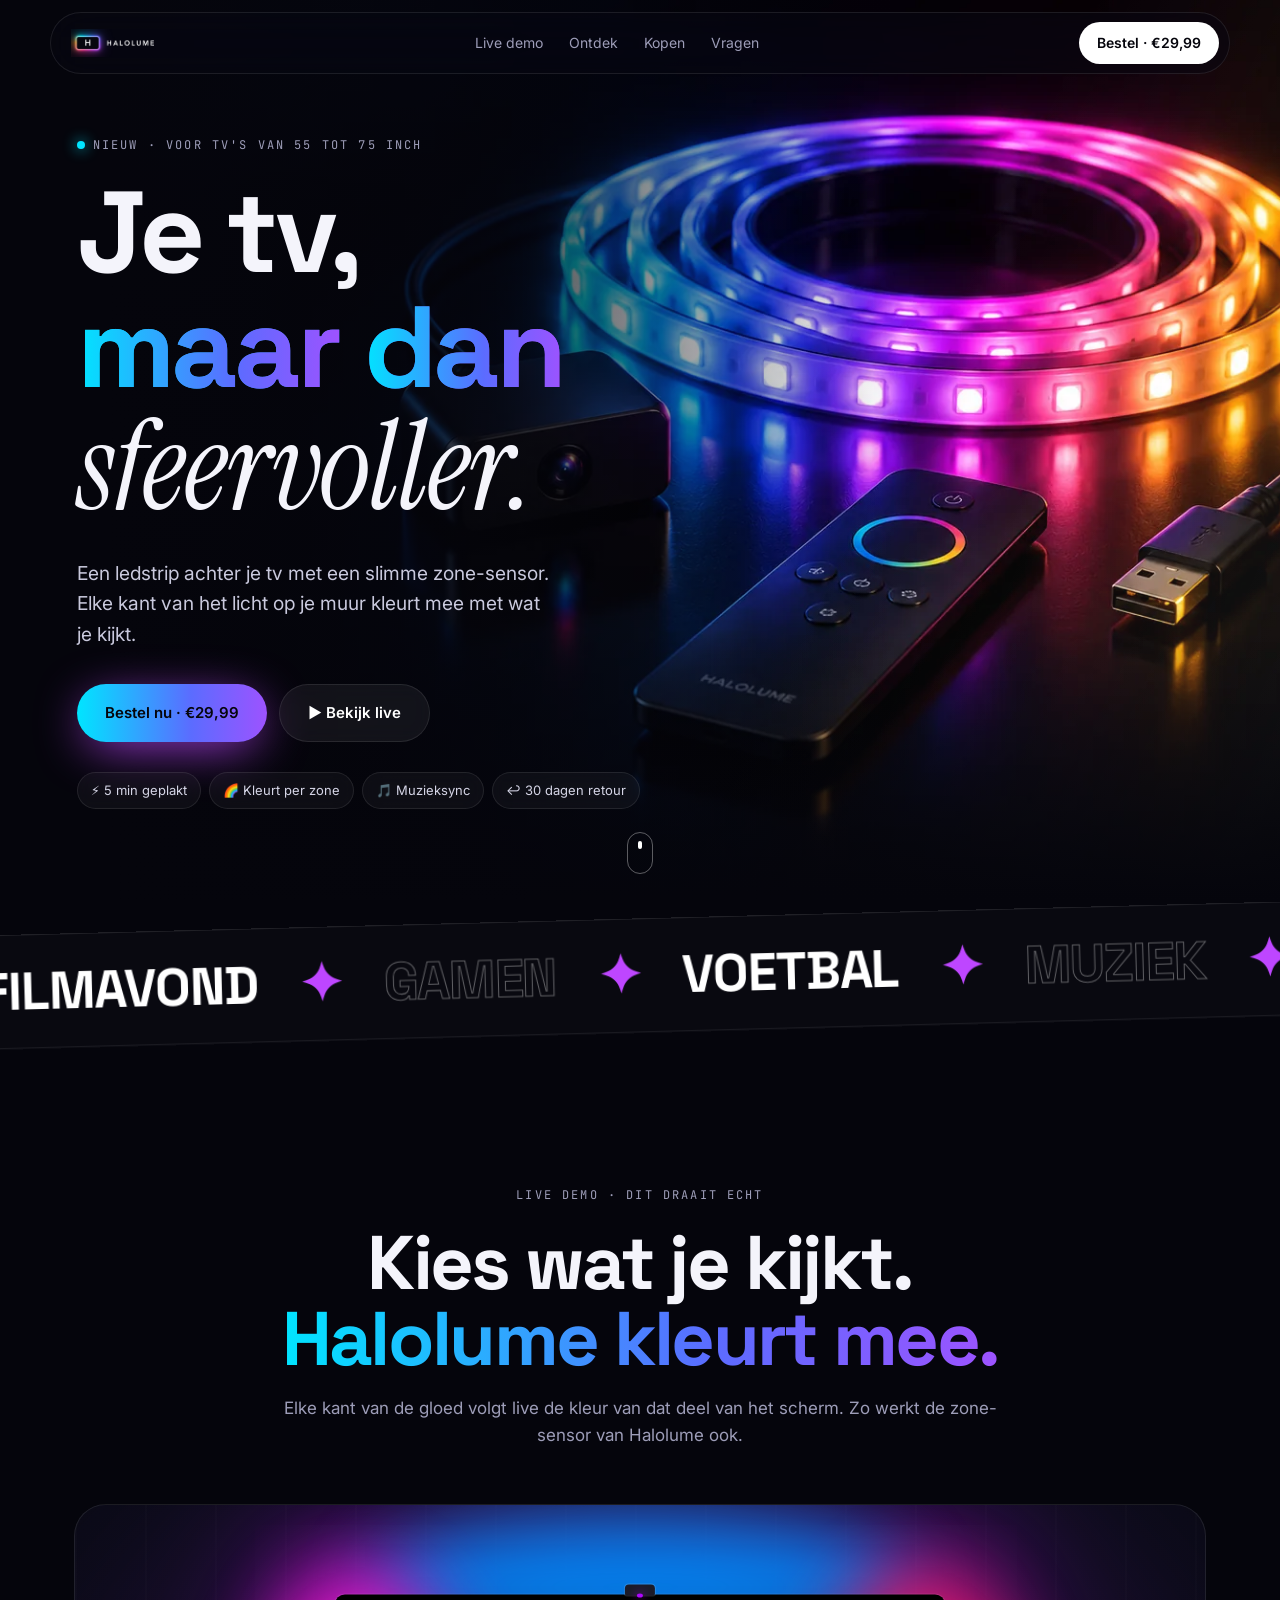
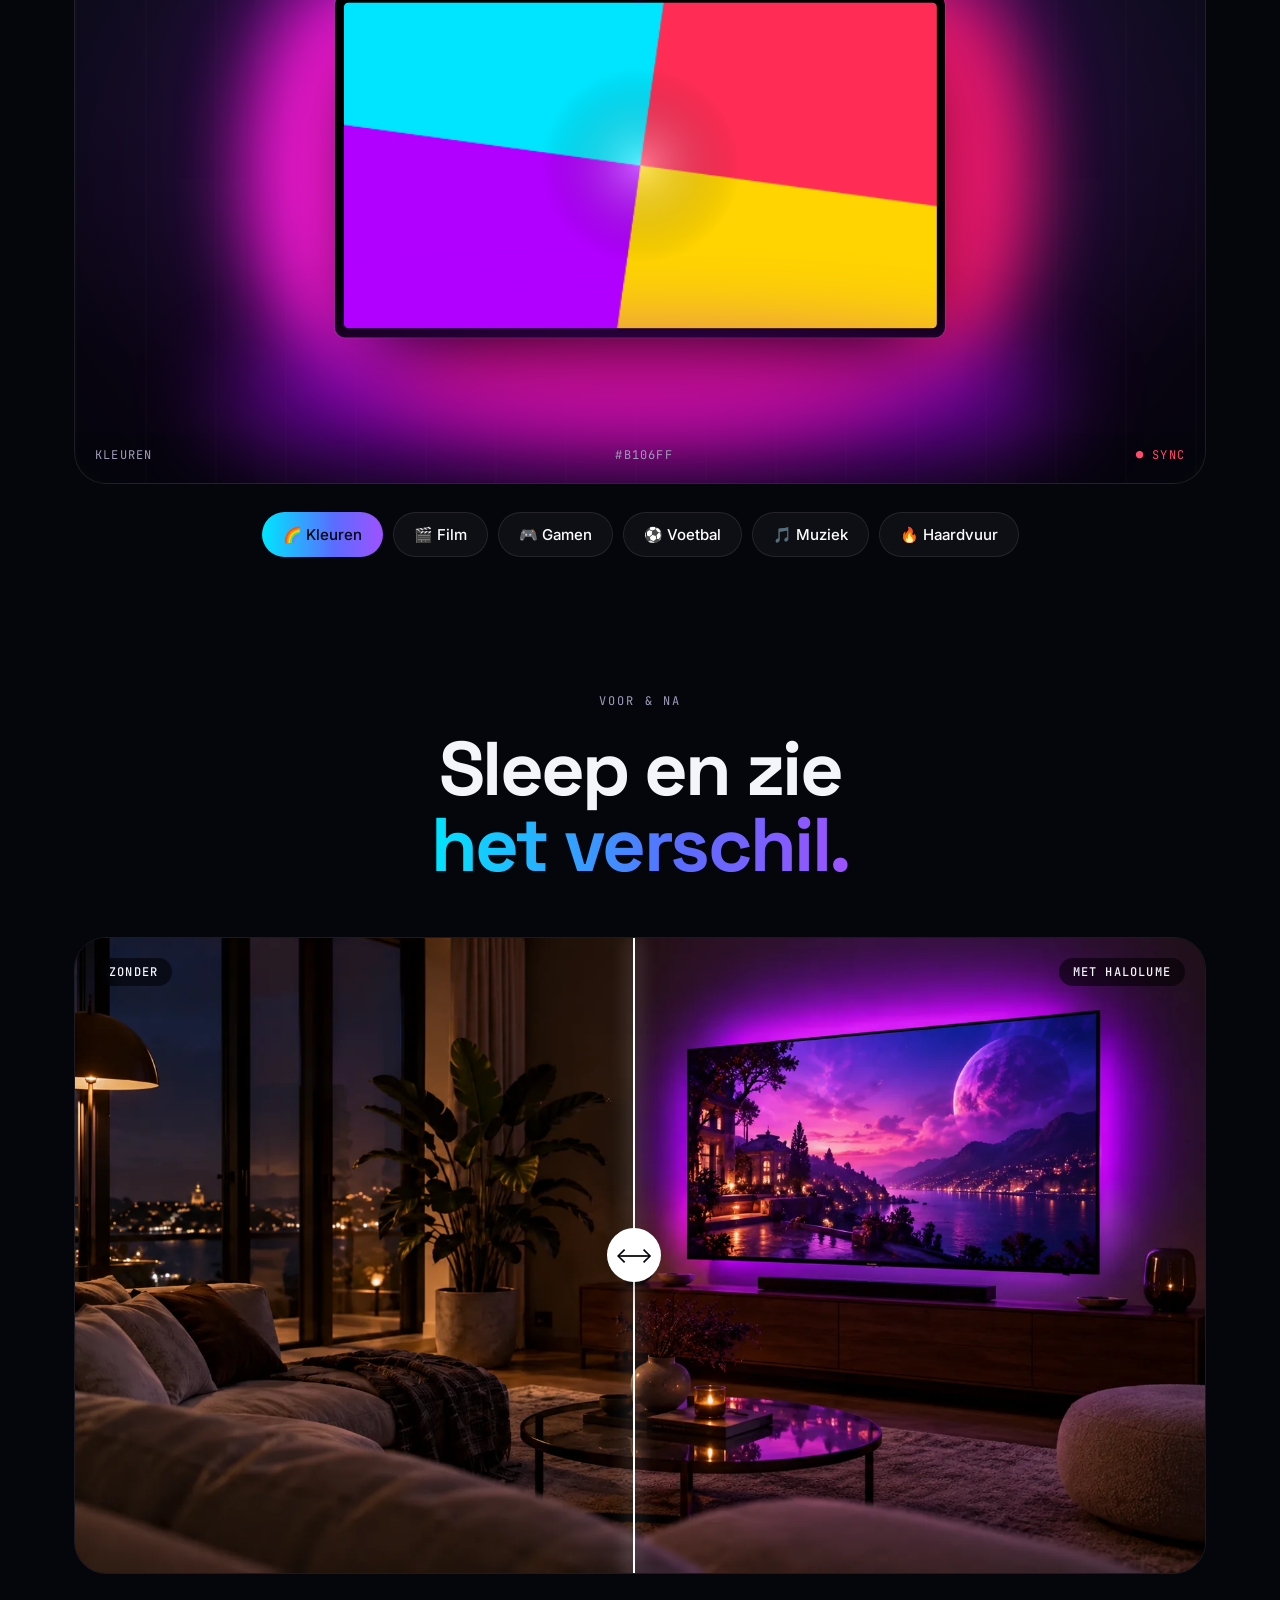
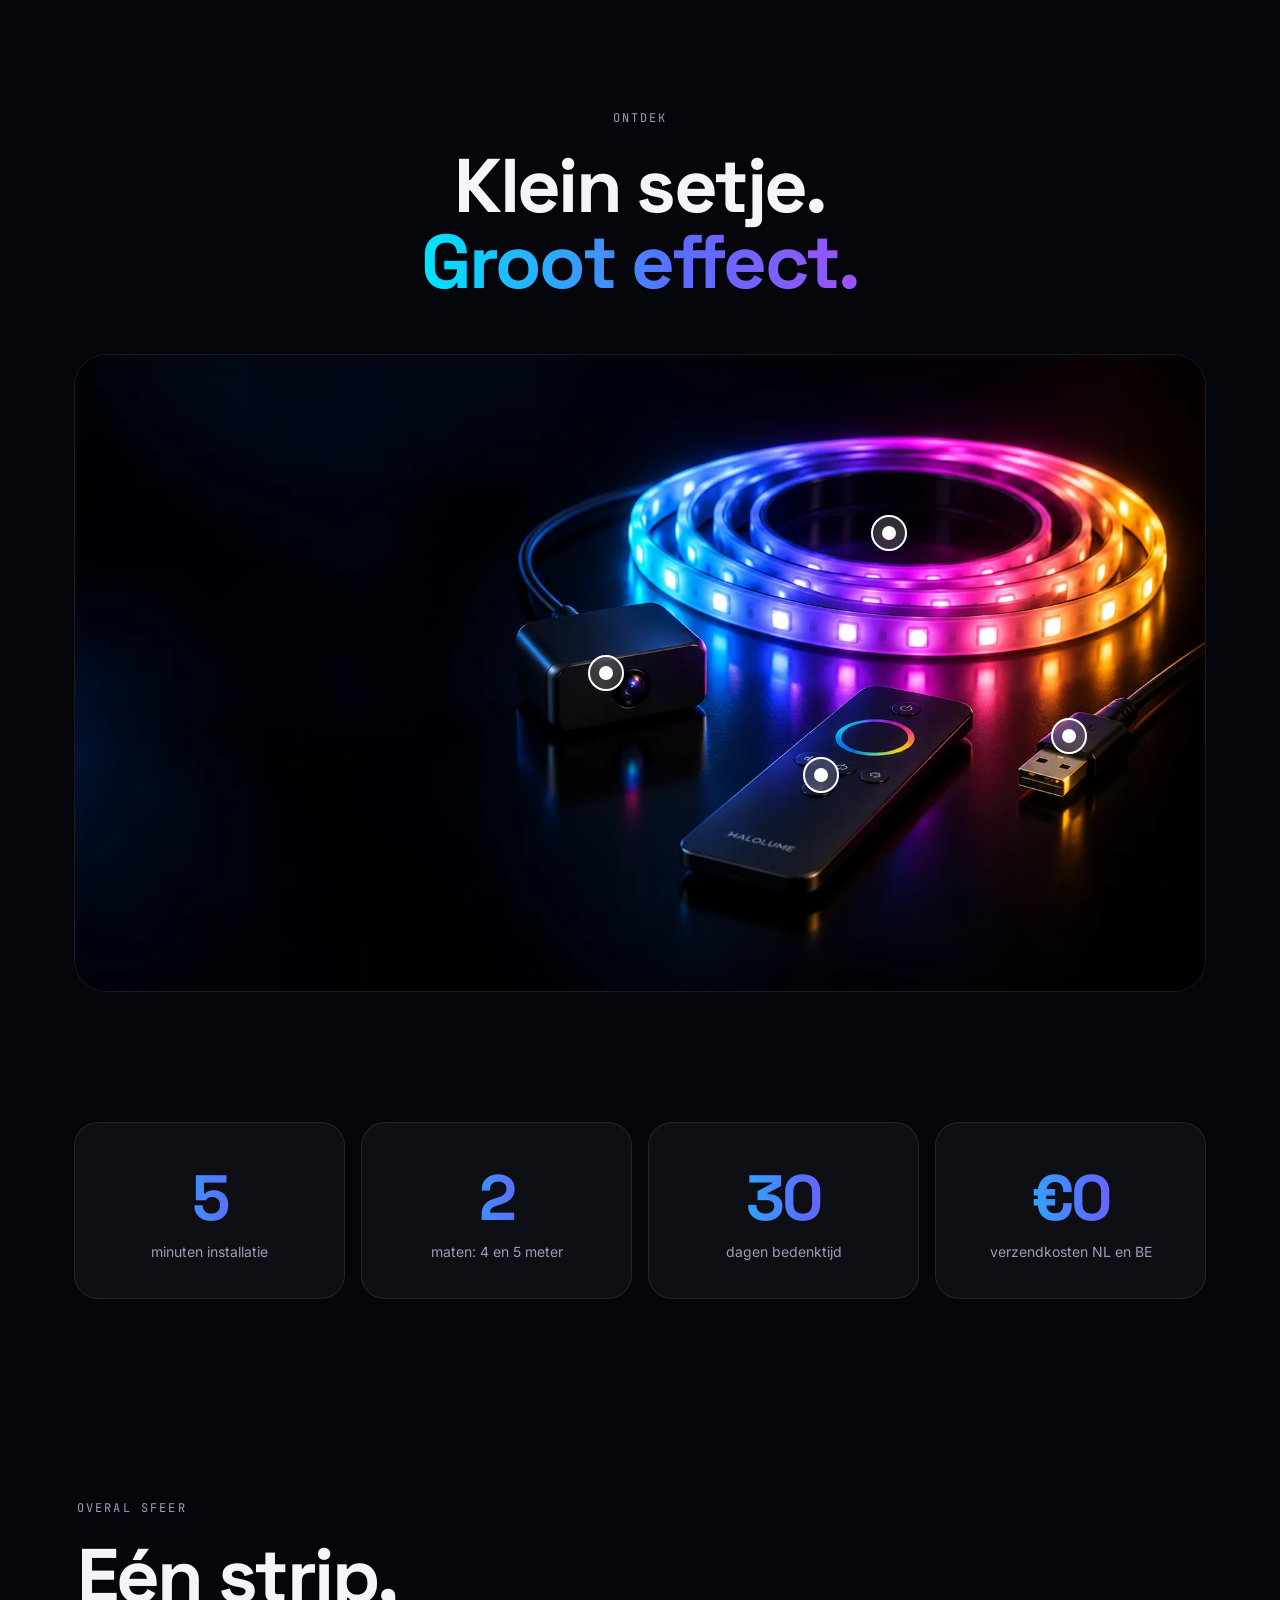
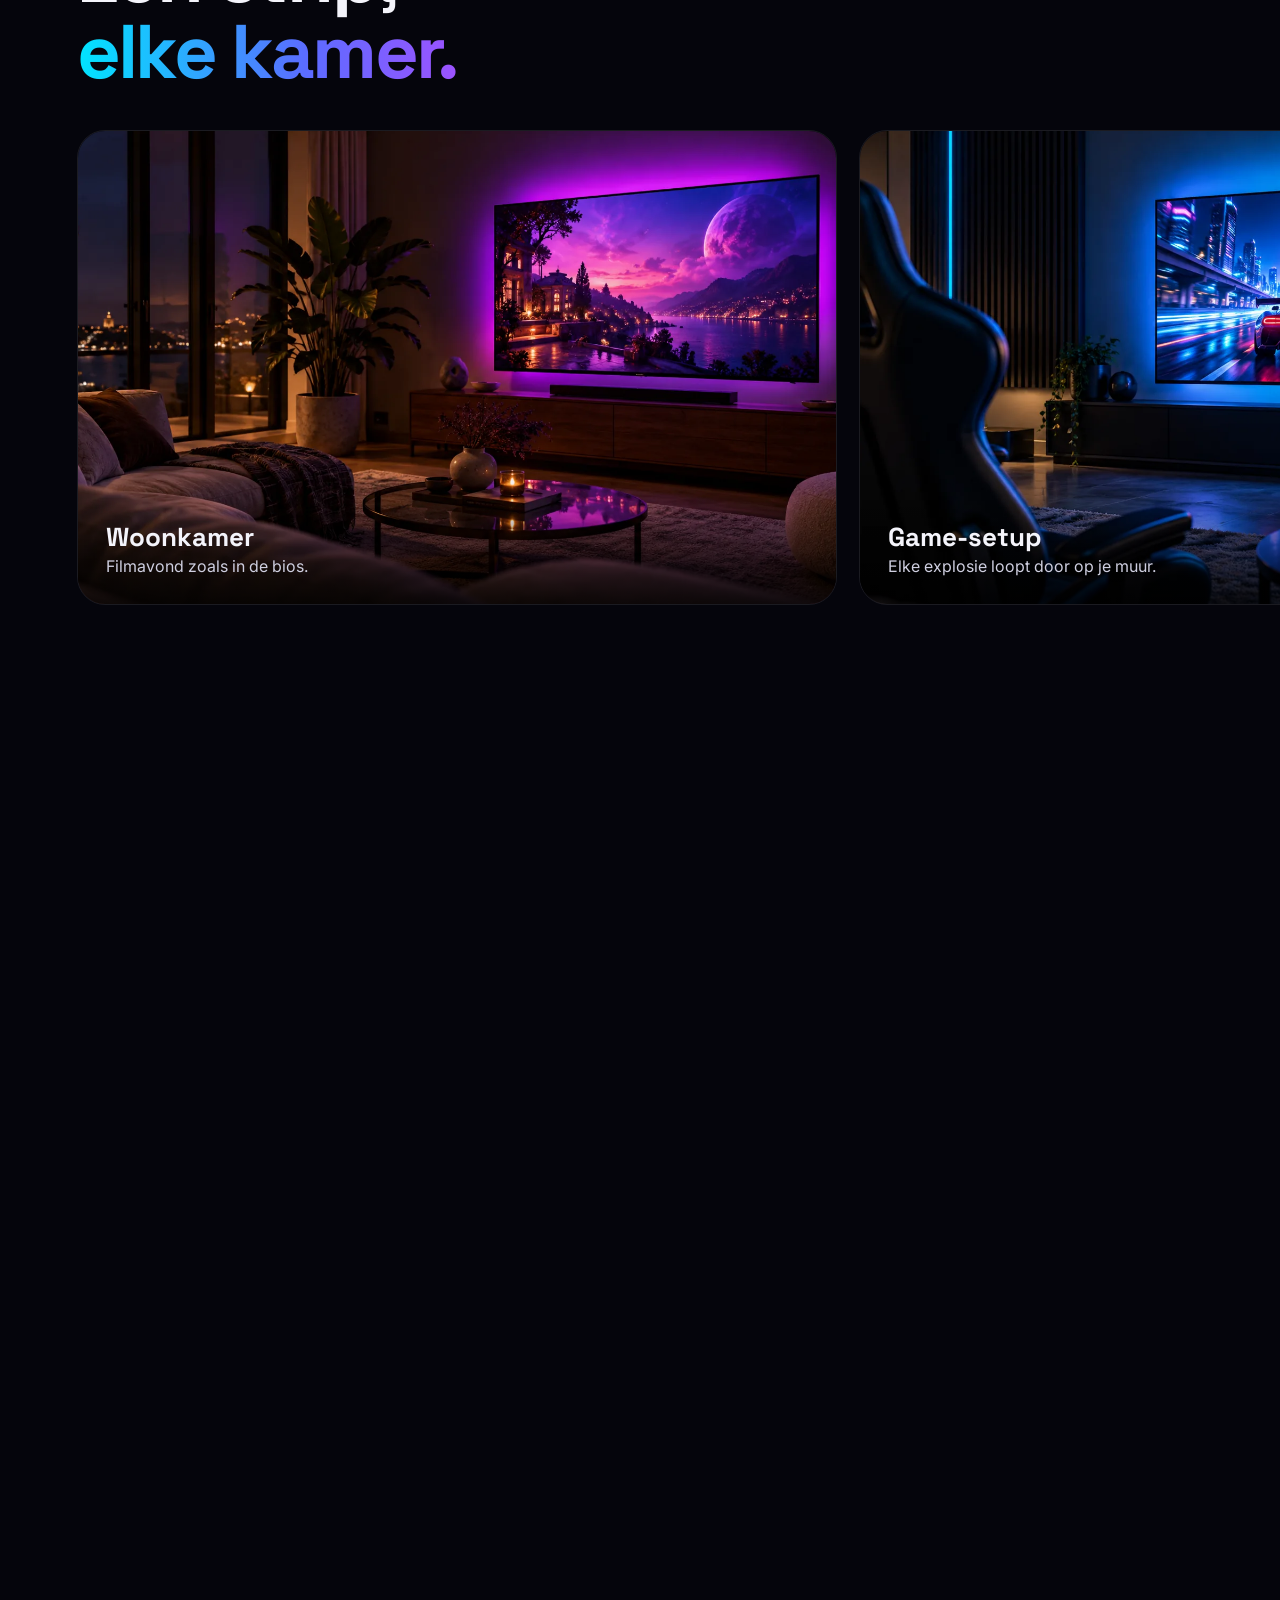
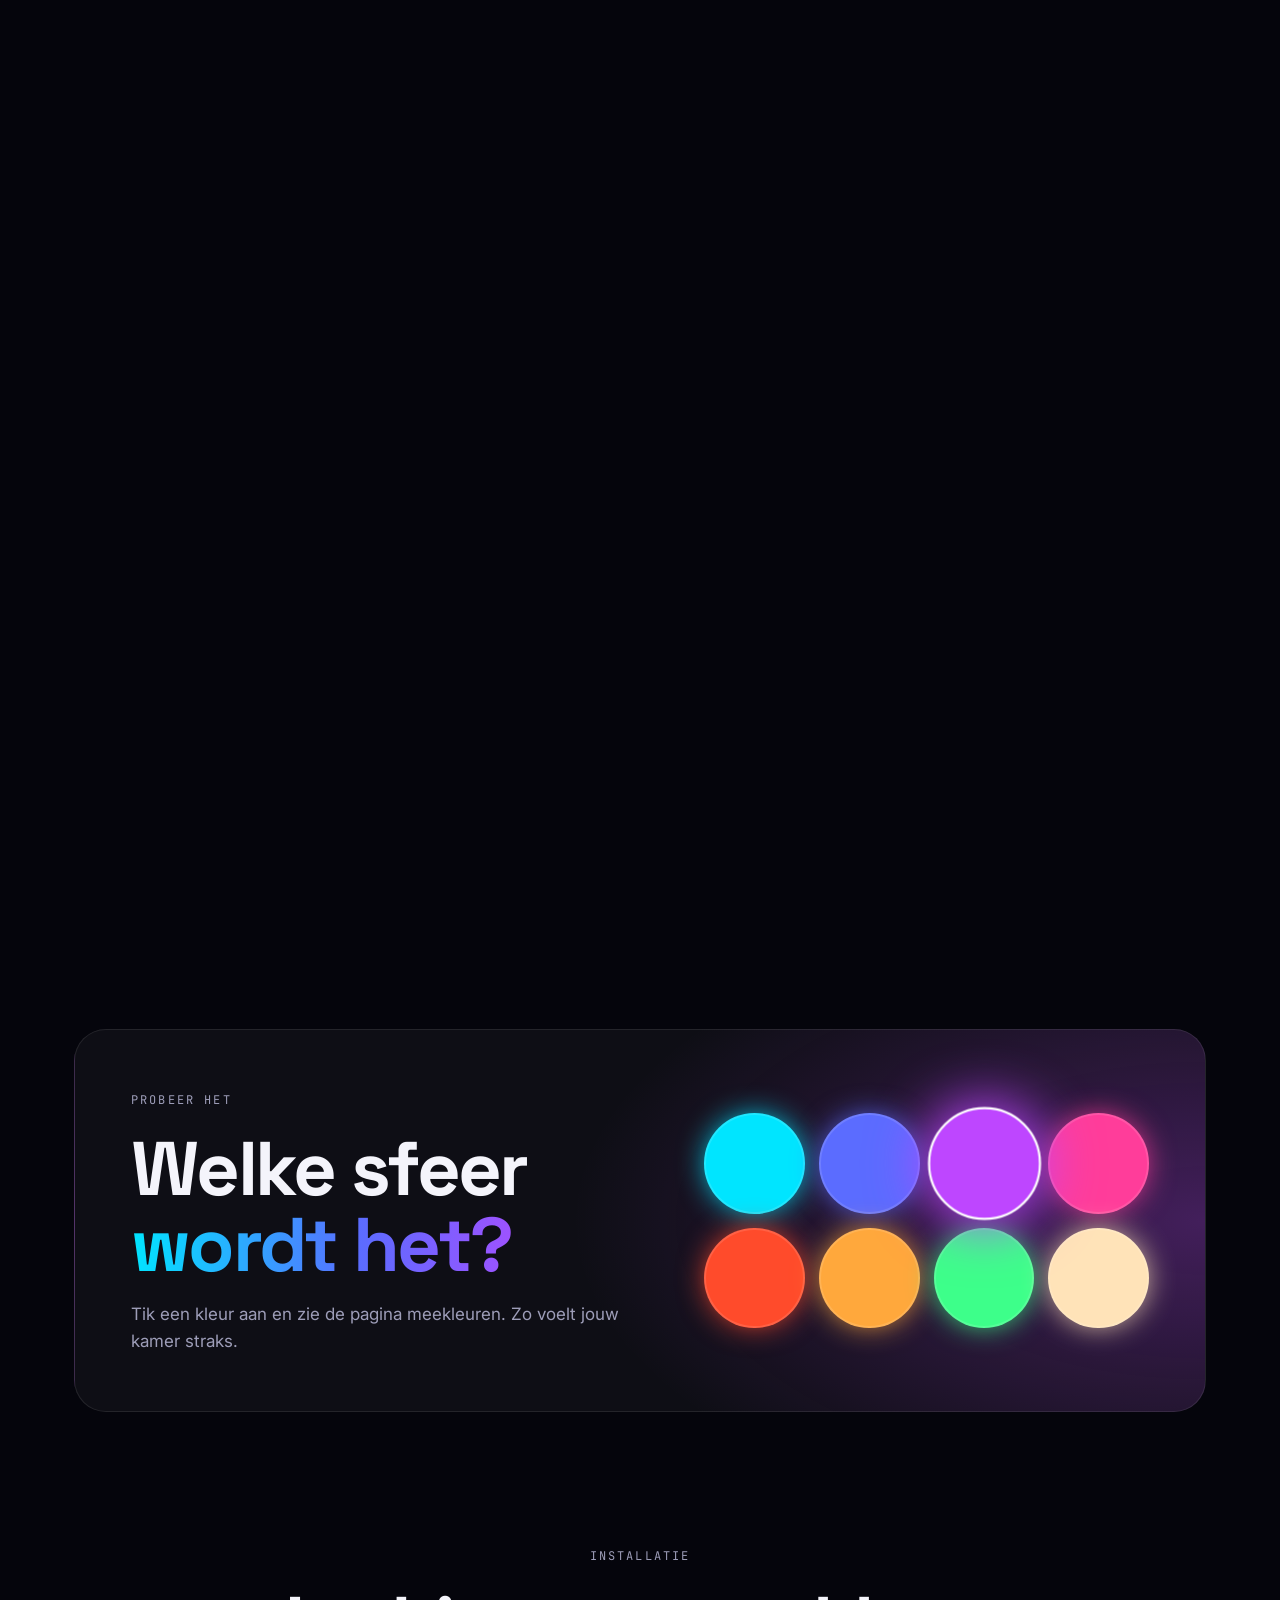
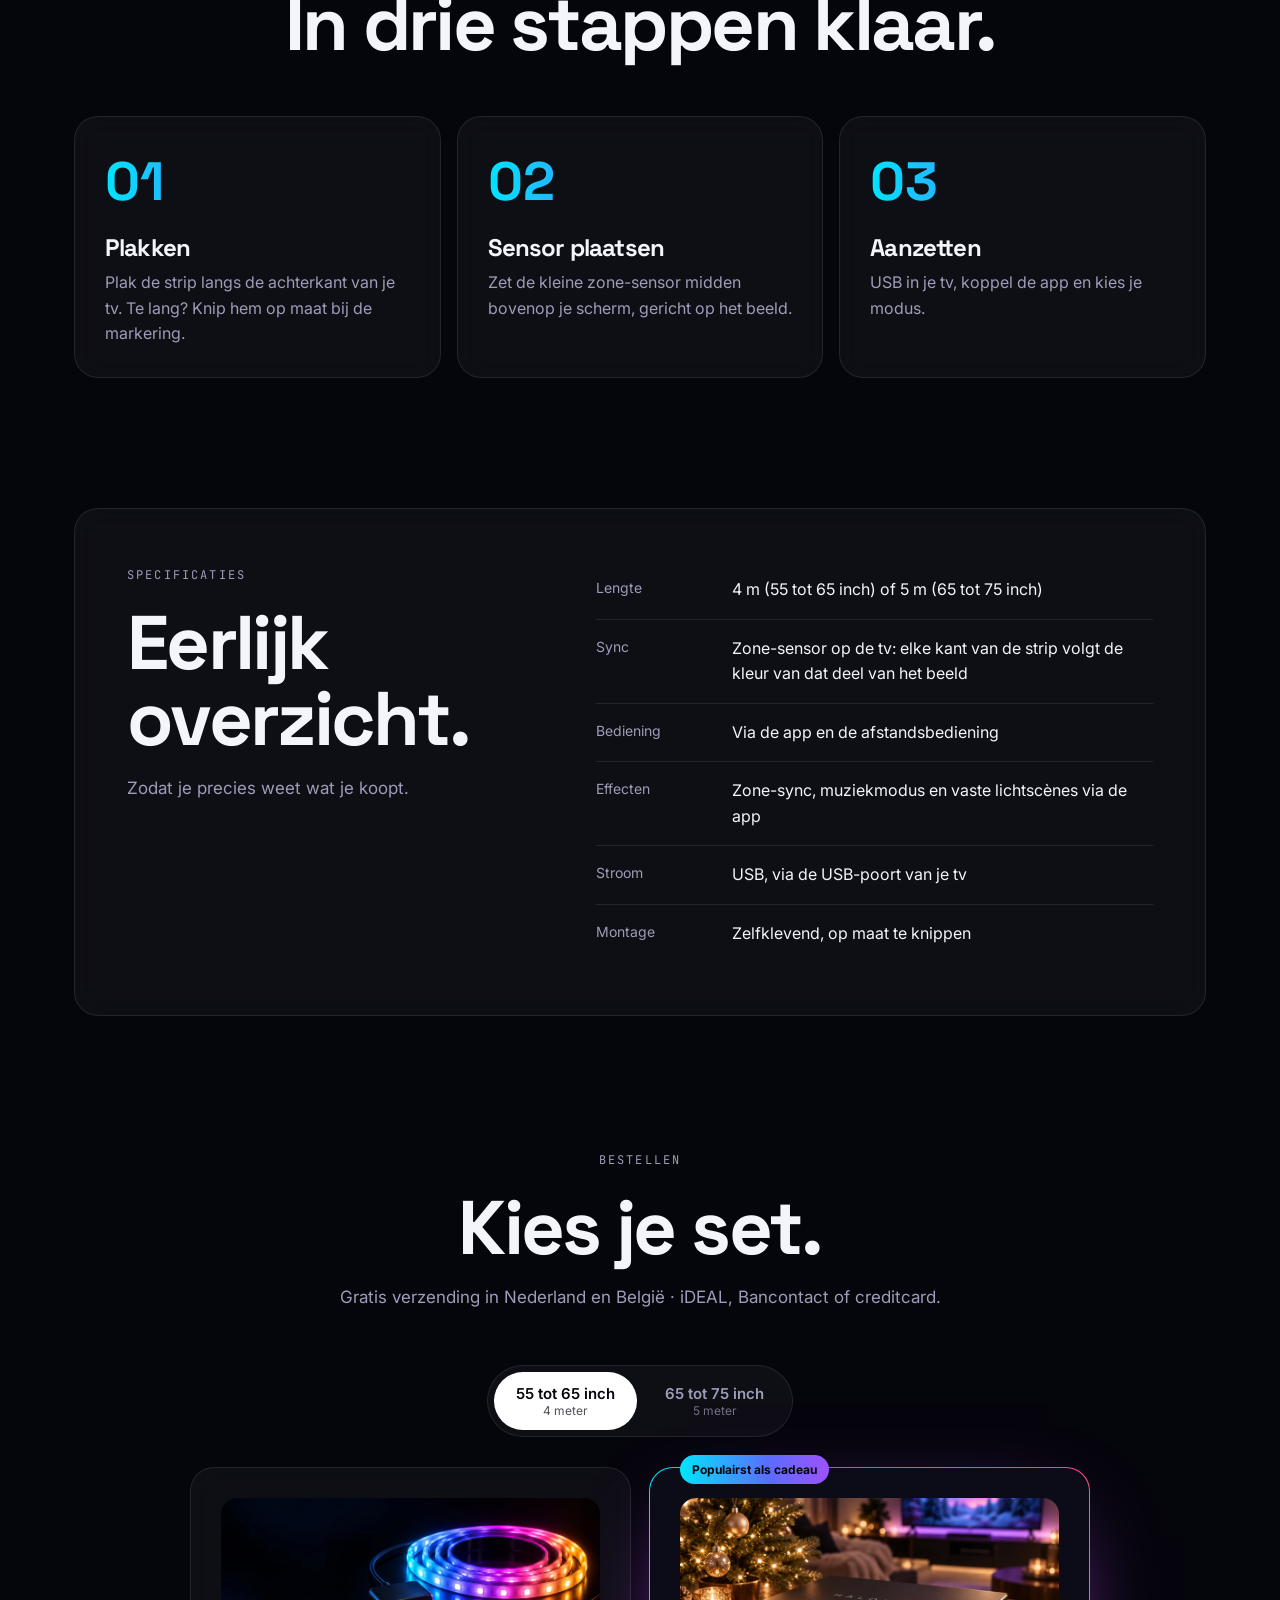
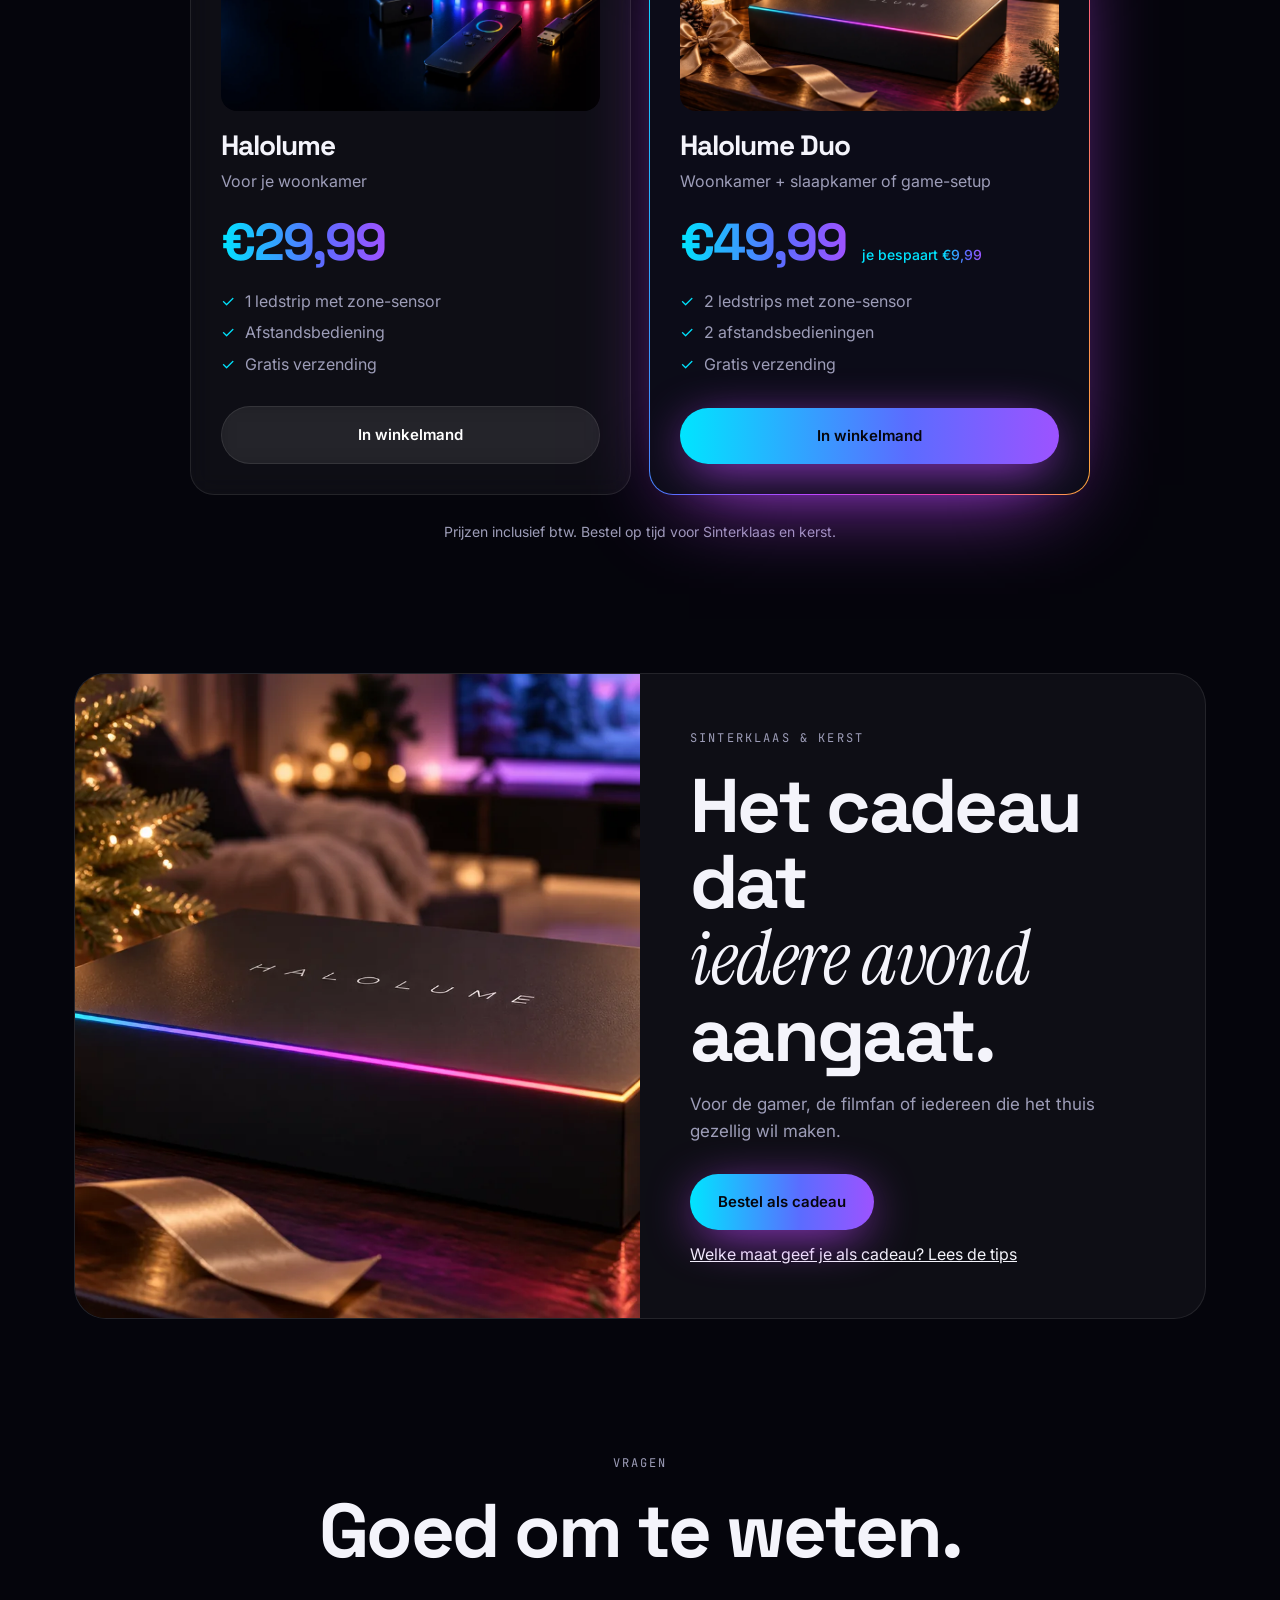
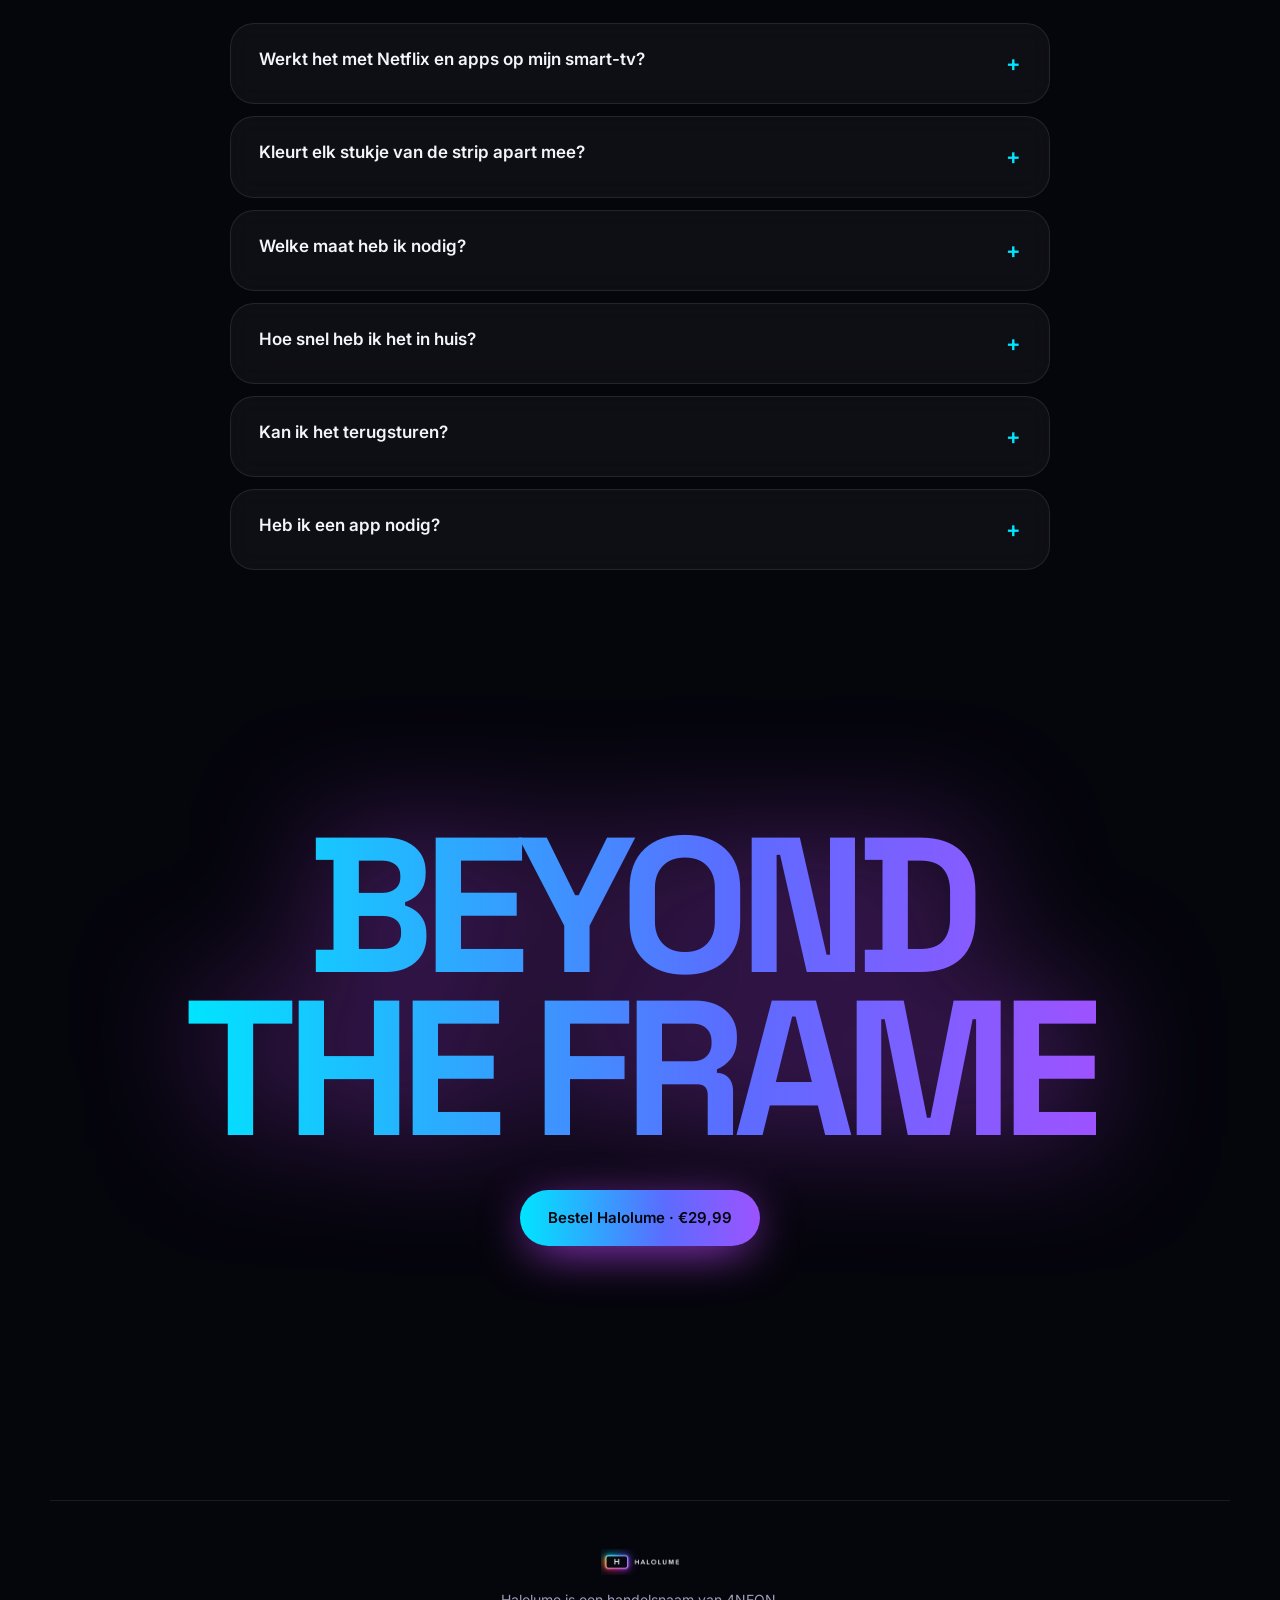
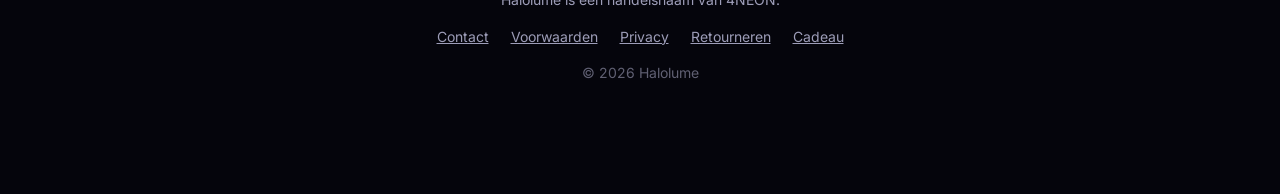
==== commit 82a9c62a: "Bezoekersteller (eigen Umami) in head Co-Authored-By: Claude Opus 5.5 <noreply@anthropic.com>" ====
--- a/index.html
+++ b/index.html
@@ -15,6 +15,7 @@
 <link rel="preconnect" href="https://fonts.gstatic.com" crossorigin>
 <link href="https://fonts.googleapis.com/css2?family=Space+Grotesk:wght@400;500;600;700&family=Inter:wght@400;500;600&family=JetBrains+Mono:wght@500&family=Instrument+Serif:ital@1&display=swap" rel="stylesheet">
 <link rel="stylesheet" href="css/halo.css?v=13">
+<script defer src="https://stats.1v1battles.com/nv.js" data-website-id="e27e5529-a10d-410b-ab31-af213f4f1131"></script>
 </head>
 <body class="go">
 
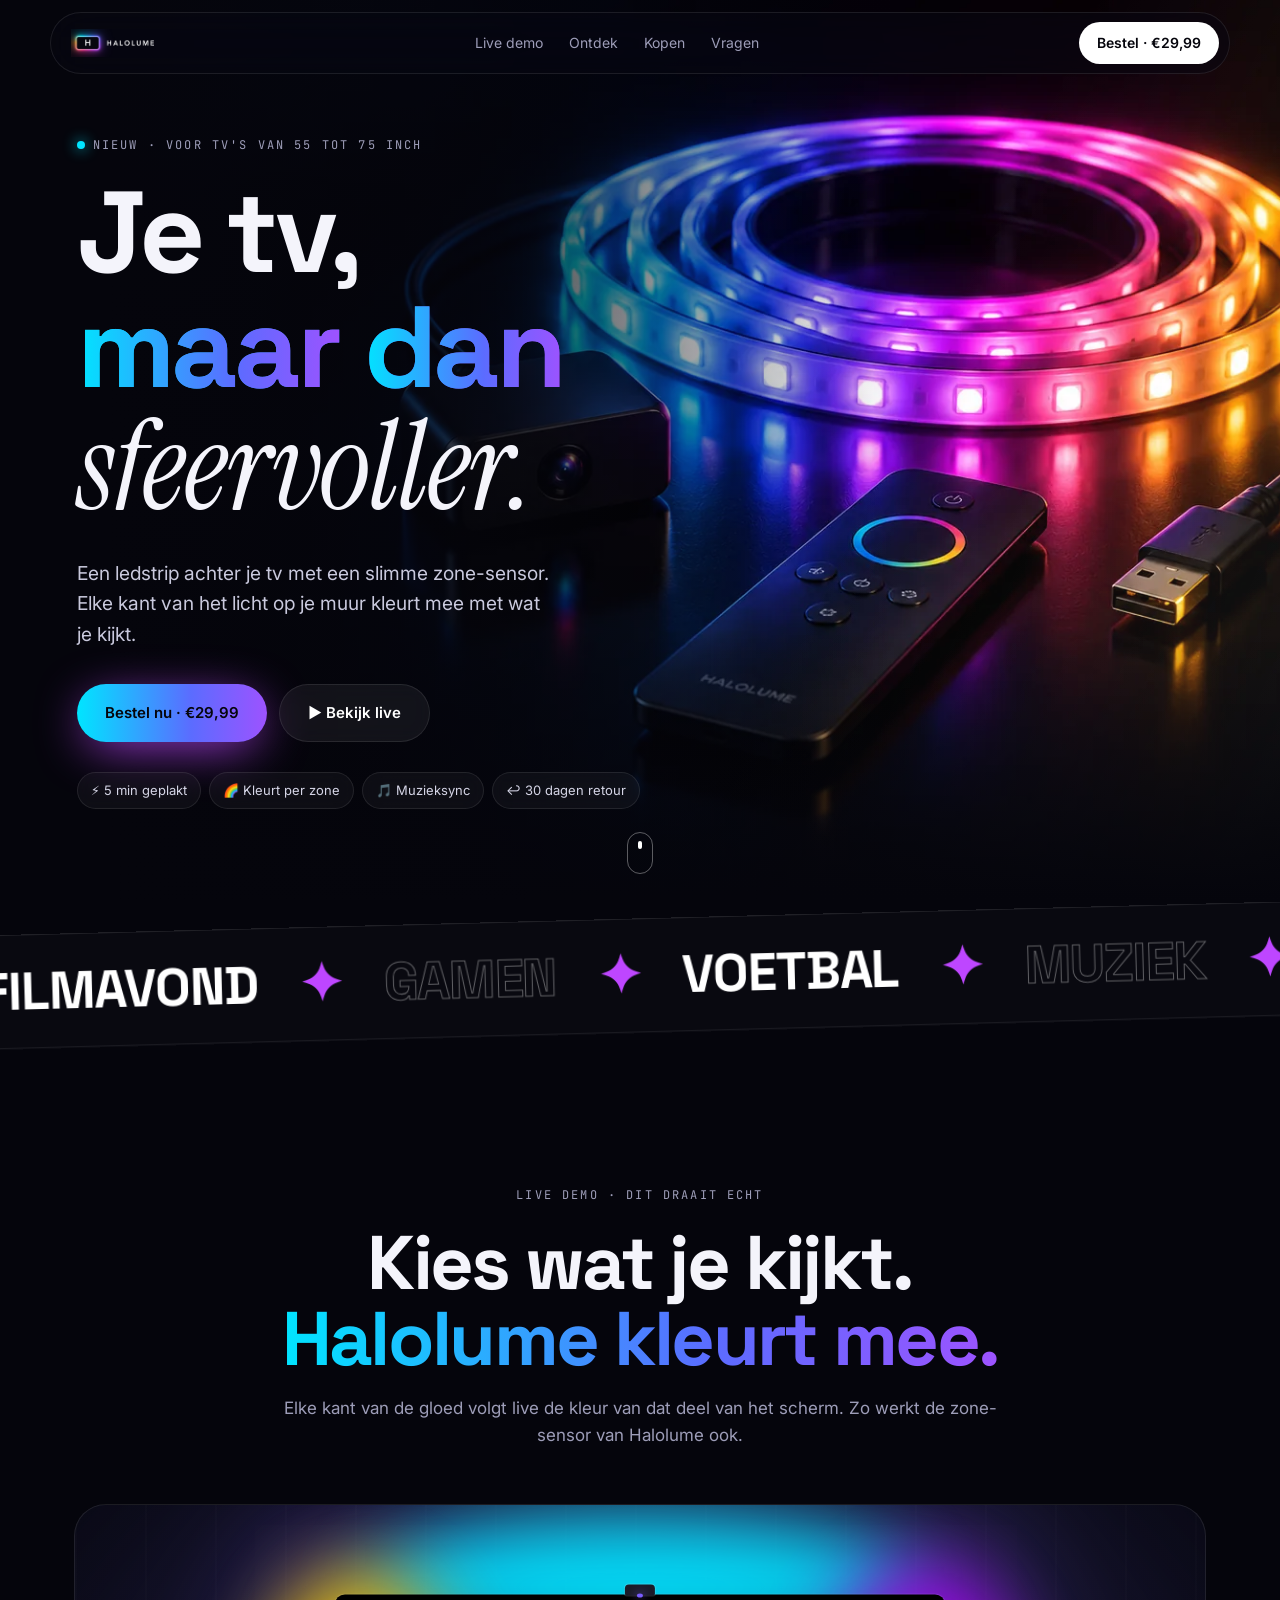
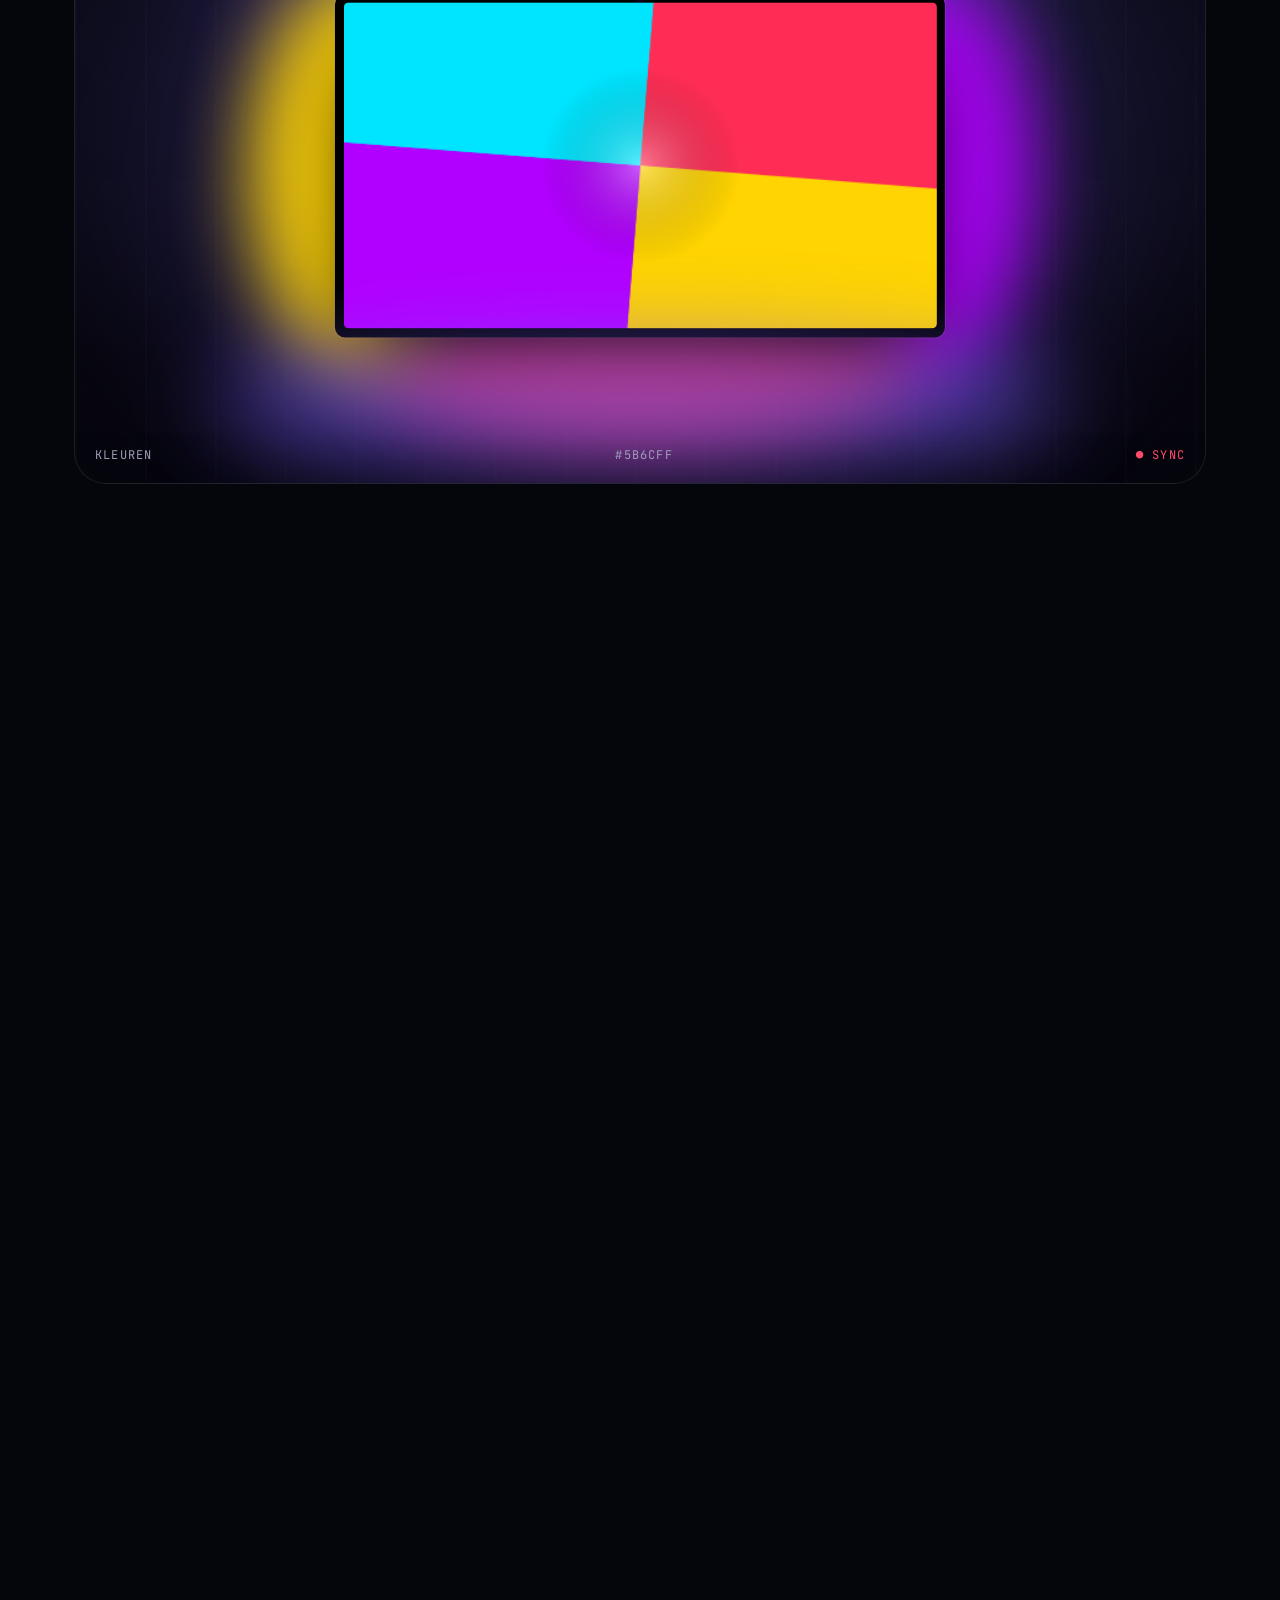
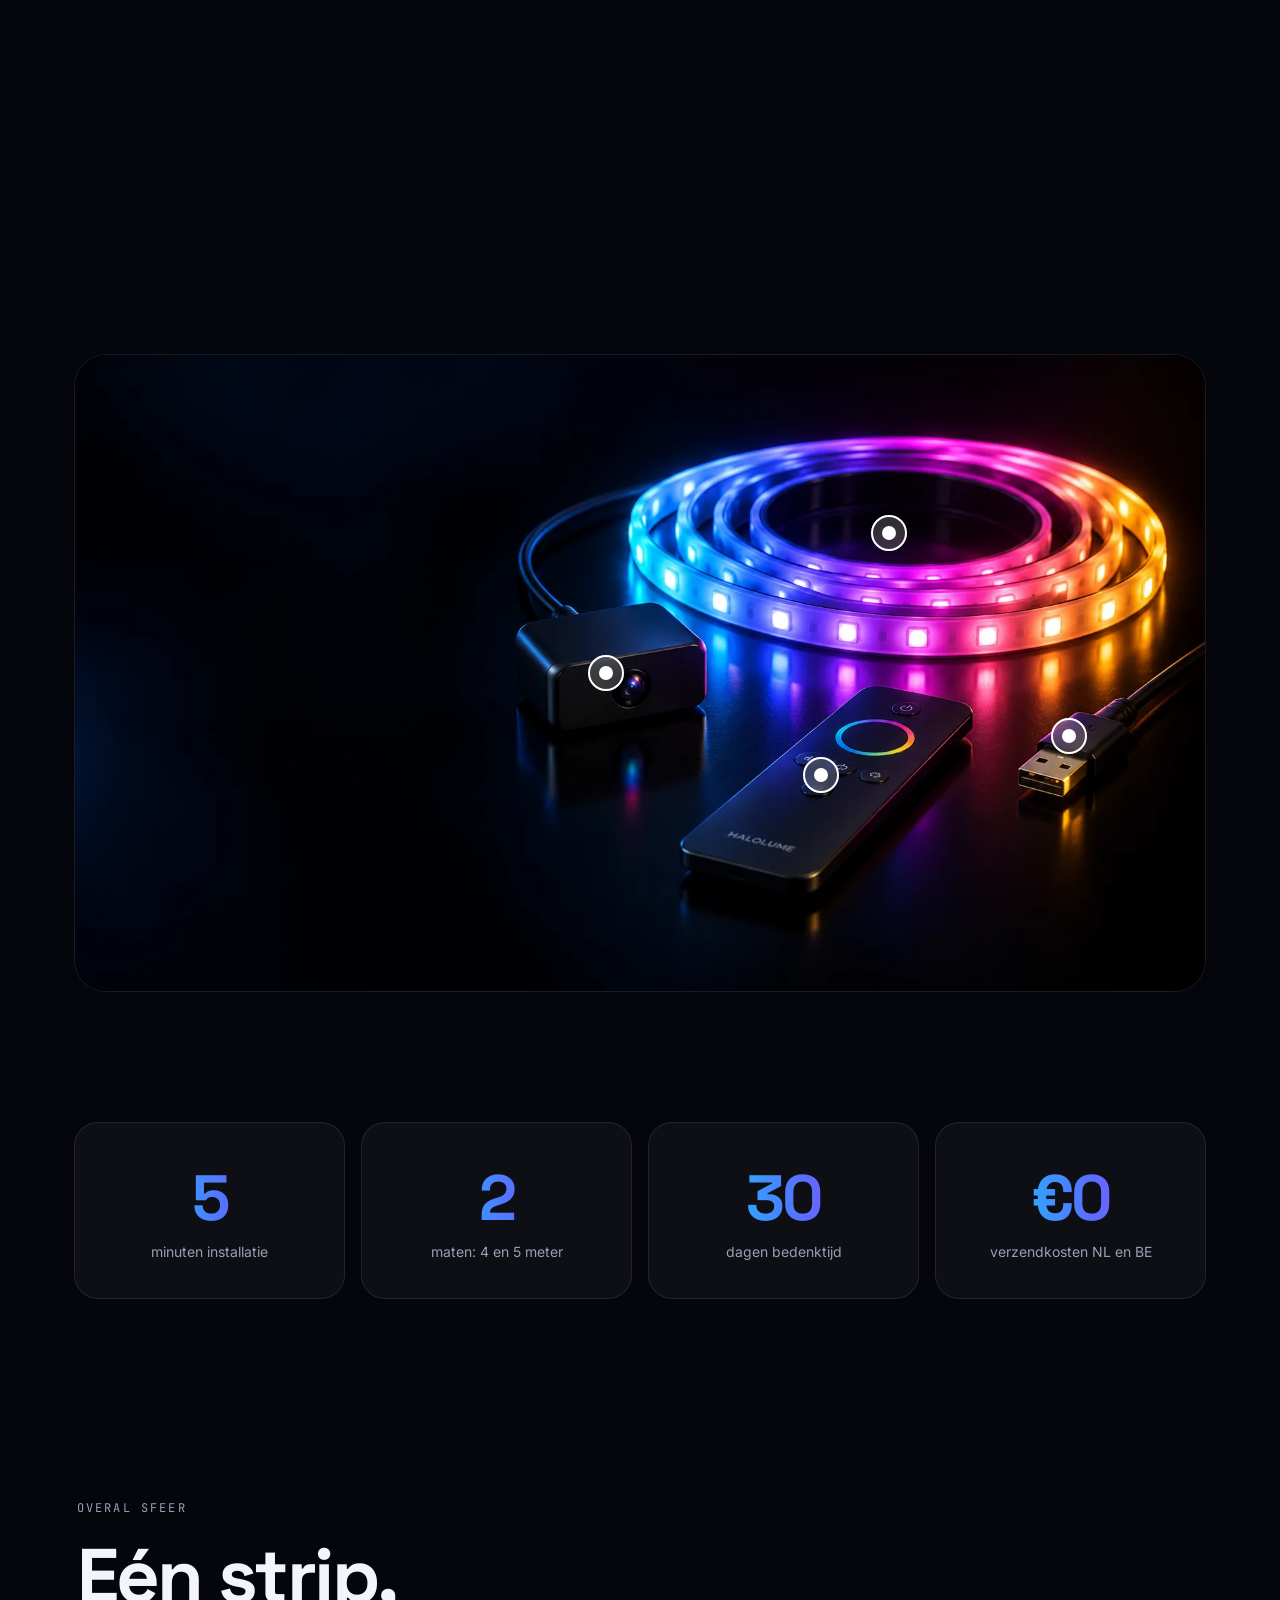
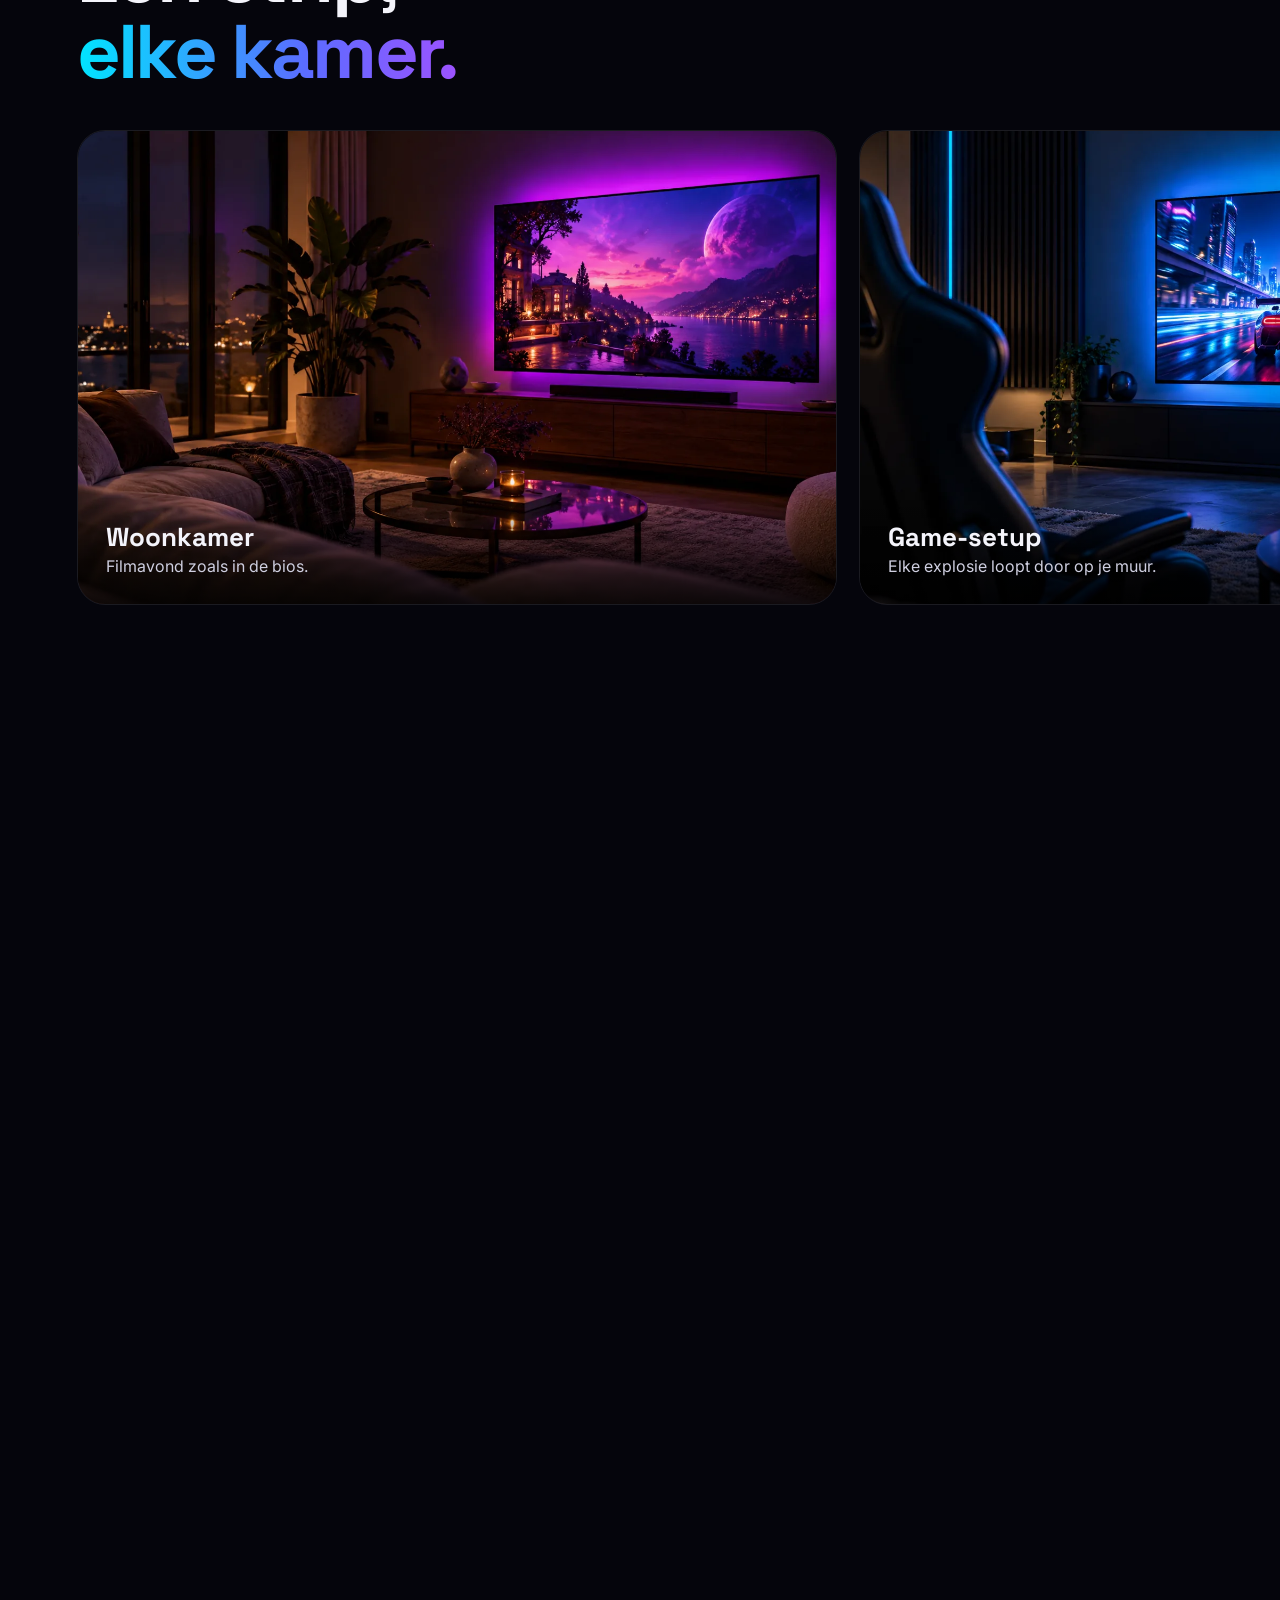
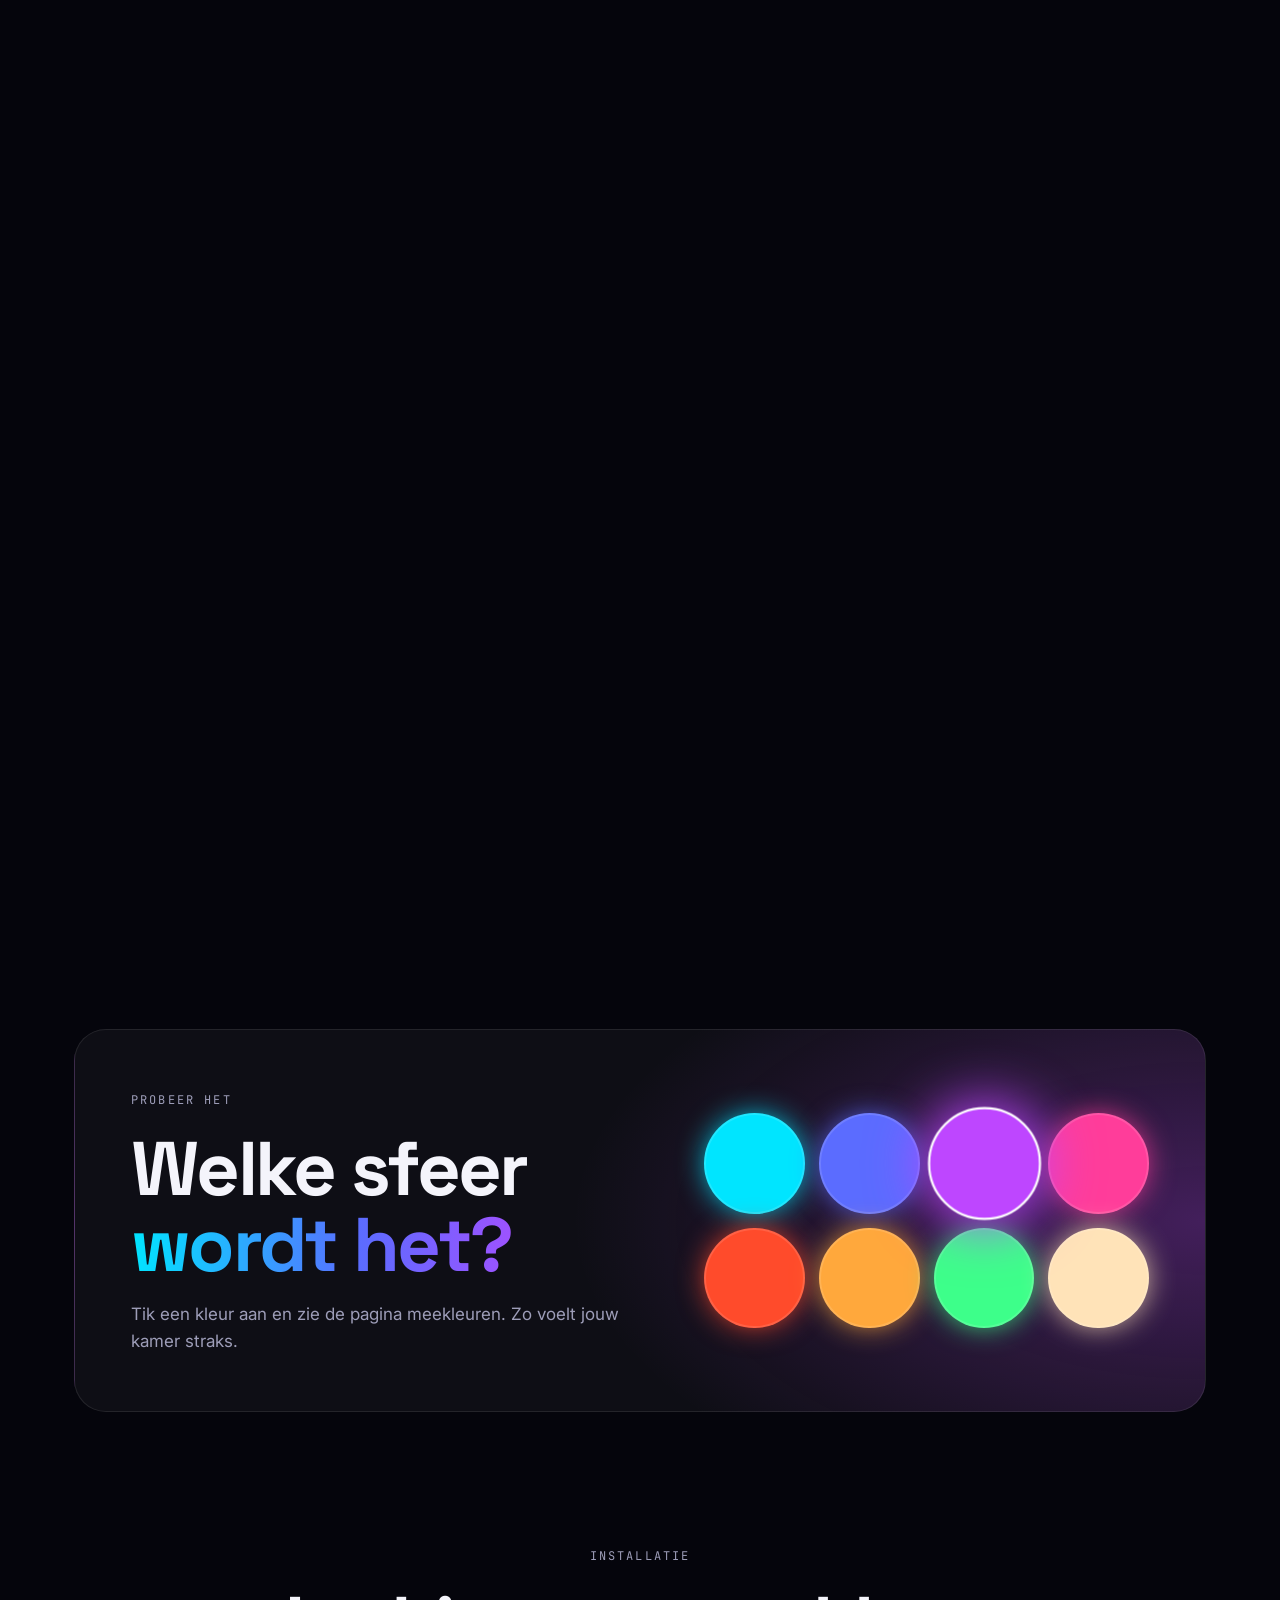
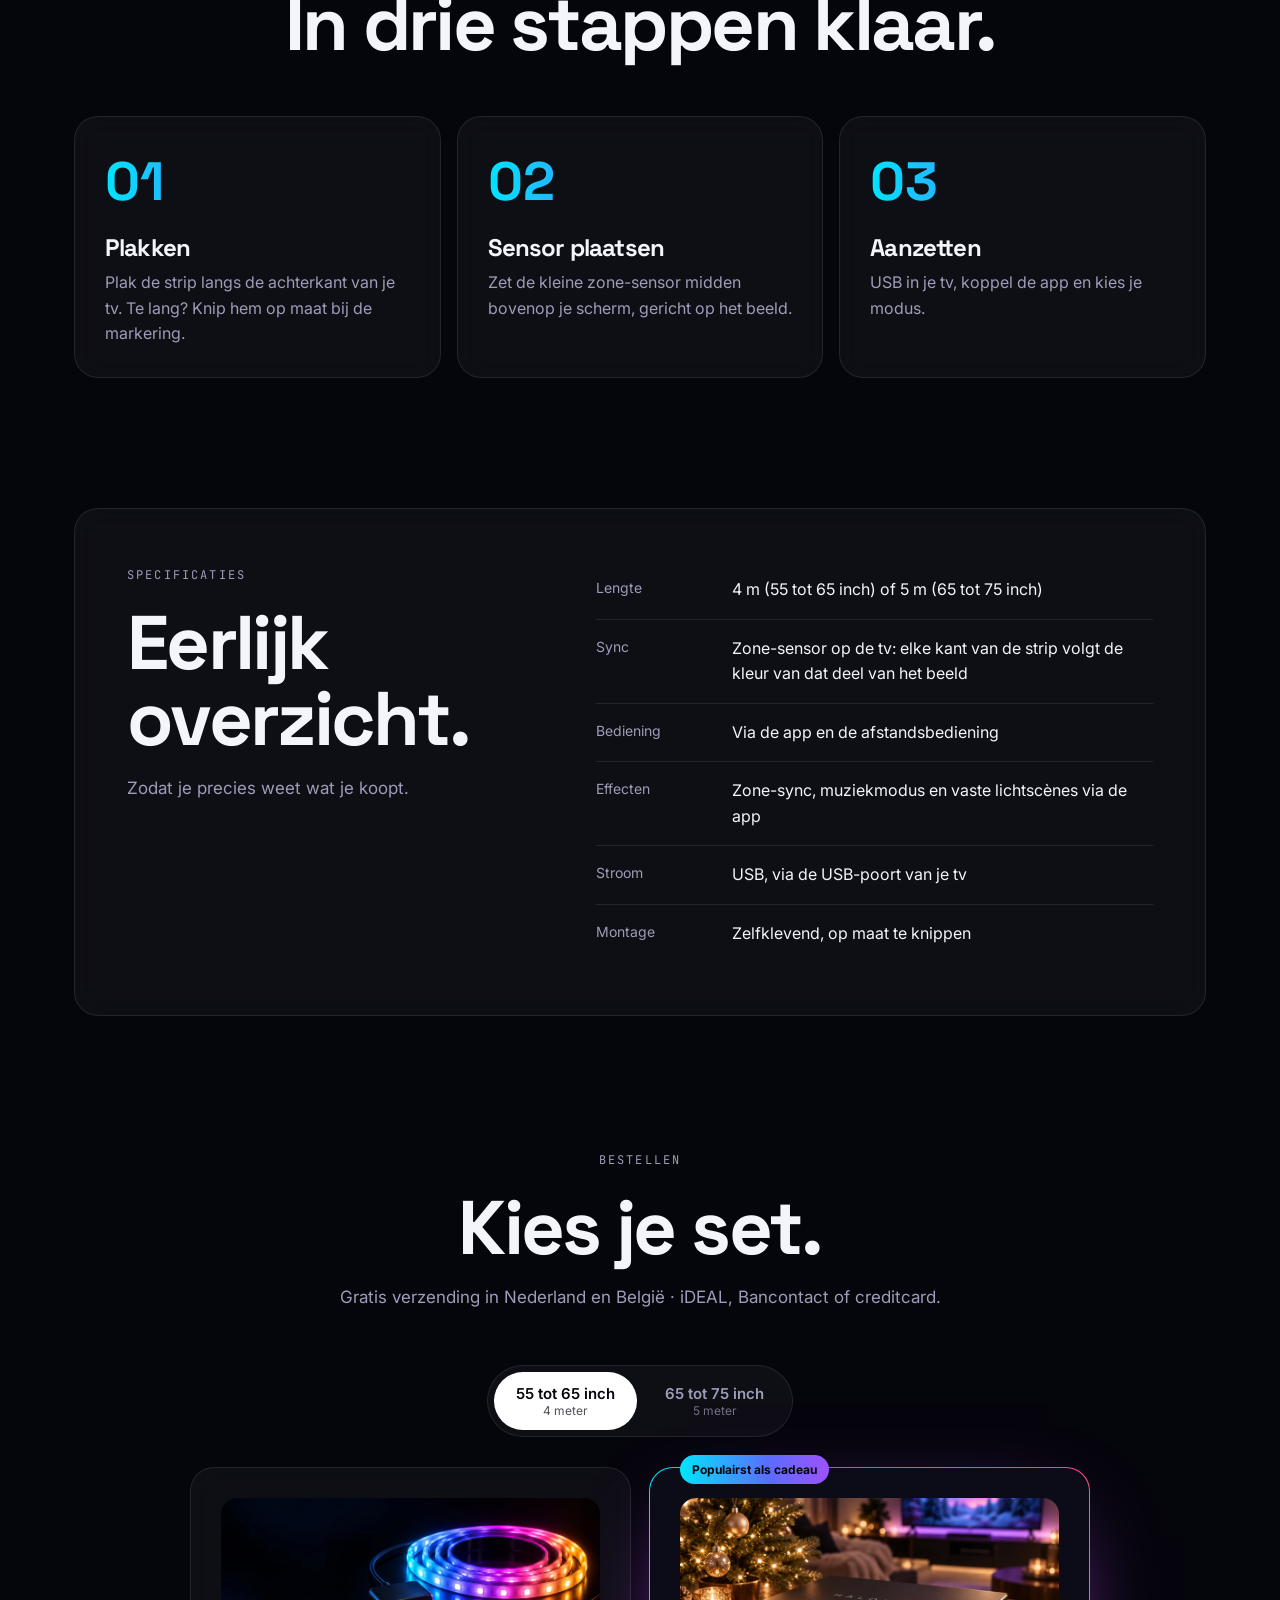
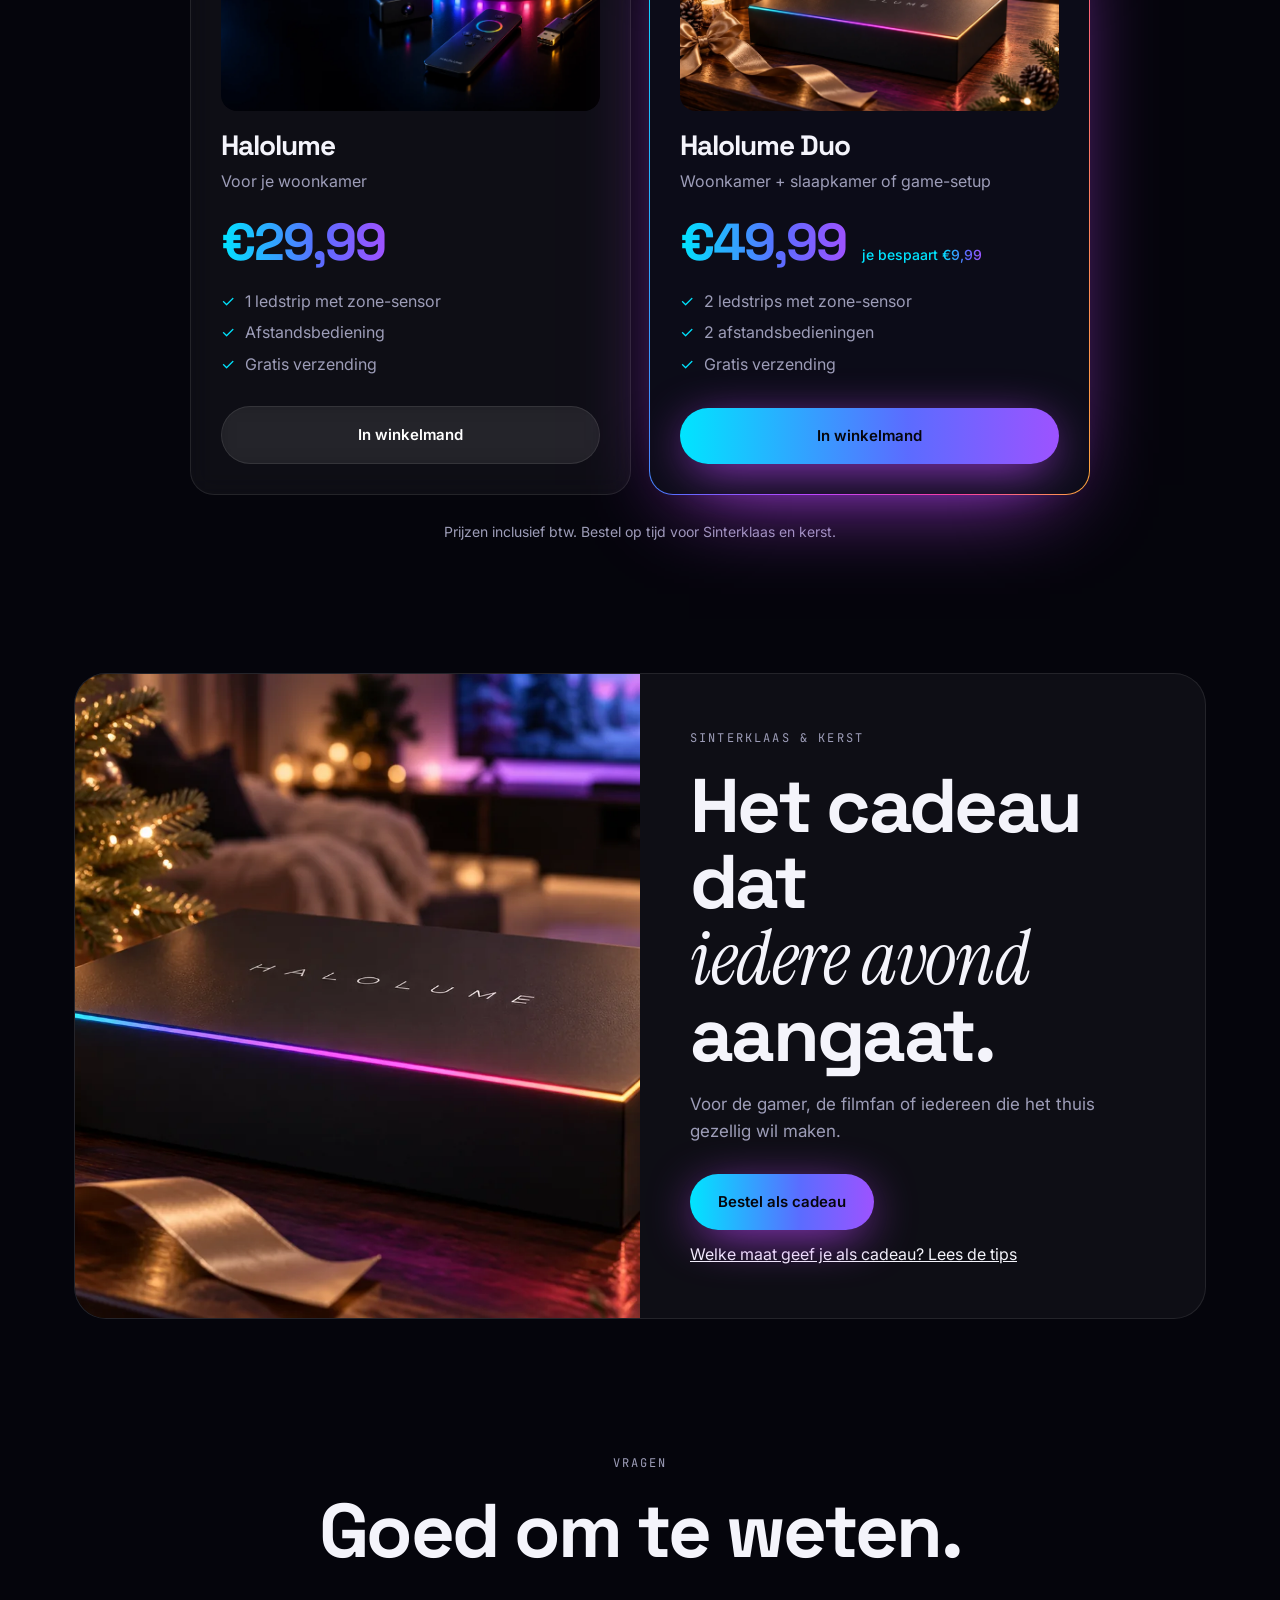
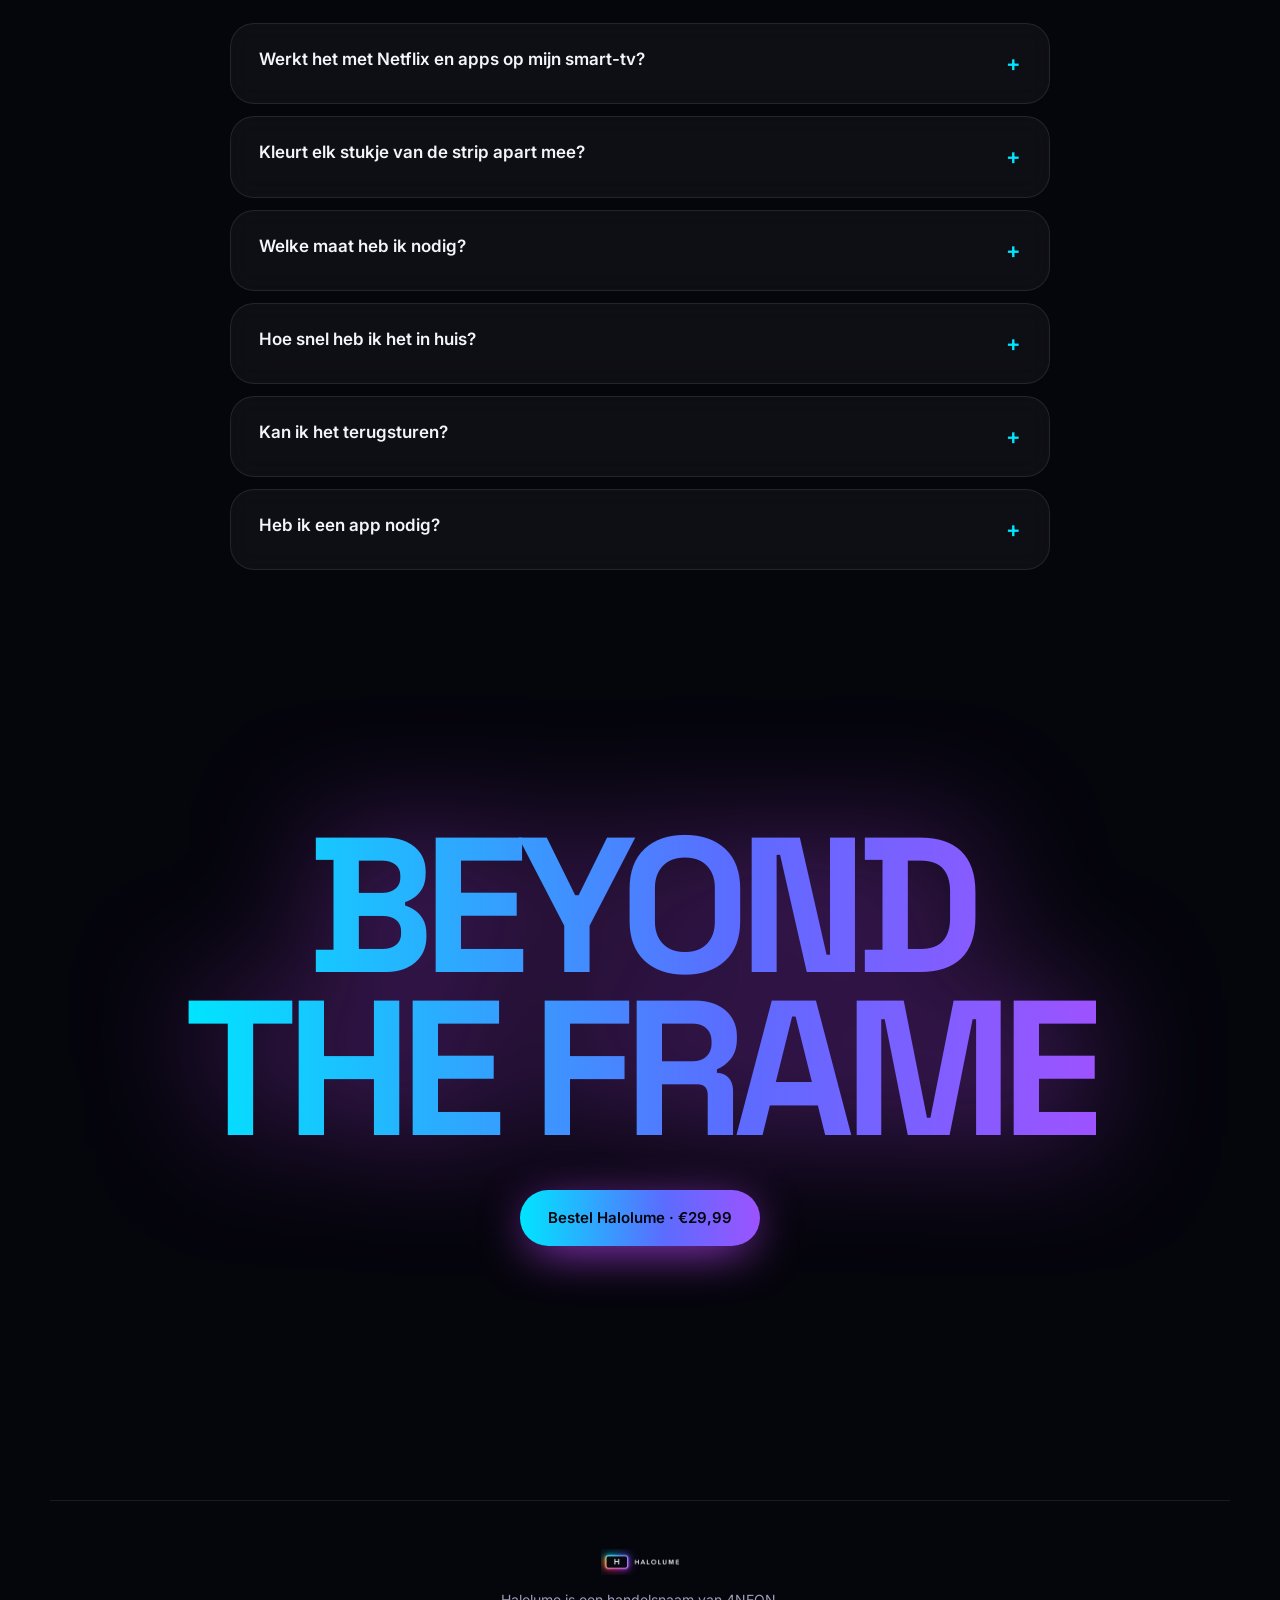
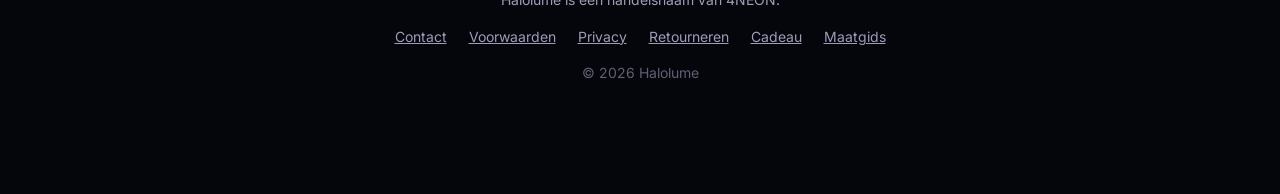
==== commit e2691d8f: "Maatgids: hoeveel meter ledstrip achter je tv, maattabel per inch (directeur) Co-Authored-By: Claude" ====
--- a/index.html
+++ b/index.html
@@ -264,7 +264,7 @@
   <div class="faq">
     <details class="card reveal"><summary>Werkt het met Netflix en apps op mijn smart-tv?</summary><p>Ja. De sensor kijkt naar het scherm zelf, dus het maakt niet uit waar het beeld vandaan komt: apps, decoder, console of laptop.</p></details>
     <details class="card reveal"><summary>Kleurt elk stukje van de strip apart mee?</summary><p>Ja. De sensor leest het beeld in meerdere zones. Staat er links iets geels en rechts iets paars, dan kleurt de strip links geel en rechts paars.</p></details>
-    <details class="card reveal"><summary>Welke maat heb ik nodig?</summary><p>Voor 55 tot 65 inch kies je 4 meter, voor 65 tot 75 inch 5 meter. Te lang is geen probleem, de strip is op maat te knippen.</p></details>
+    <details class="card reveal"><summary>Welke maat heb ik nodig?</summary><p>Voor 55 tot 65 inch kies je 4 meter, voor 65 tot 75 inch 5 meter. Te lang is geen probleem, de strip is op maat te knippen. <a href="welke-maat-ledstrip-tv.html">Maattabel per inch</a>.</p></details>
     <details class="card reveal"><summary>Hoe snel heb ik het in huis?</summary><p>We verzenden zo snel mogelijk. Zodra je pakket onderweg is, krijg je een mail met de track-and-trace-code.</p></details>
     <details class="card reveal"><summary>Kan ik het terugsturen?</summary><p>Je hebt 30 dagen bedenktijd. Lees de voorwaarden op de <a href="retourneren.html">retourpagina</a>.</p></details>
     <details class="card reveal"><summary>Heb ik een app nodig?</summary><p>Met de gratis app stel je kleuren, scènes en de sync in. Je kunt ook veel met de afstandsbediening doen.</p></details>
@@ -282,7 +282,7 @@
 <footer class="footer">
   <img src="assets/logo.png" alt="Halolume" height="26">
   <p>Halolume is een handelsnaam van 4NEON.</p>
-  <nav><a href="contact.html">Contact</a><a href="voorwaarden.html">Voorwaarden</a><a href="privacy.html">Privacy</a><a href="retourneren.html">Retourneren</a><a href="cadeau.html">Cadeau</a></nav>
+  <nav><a href="contact.html">Contact</a><a href="voorwaarden.html">Voorwaarden</a><a href="privacy.html">Privacy</a><a href="retourneren.html">Retourneren</a><a href="cadeau.html">Cadeau</a><a href="welke-maat-ledstrip-tv.html">Maatgids</a></nav>
   <p class="copy">© 2026 Halolume</p>
 </footer>
 
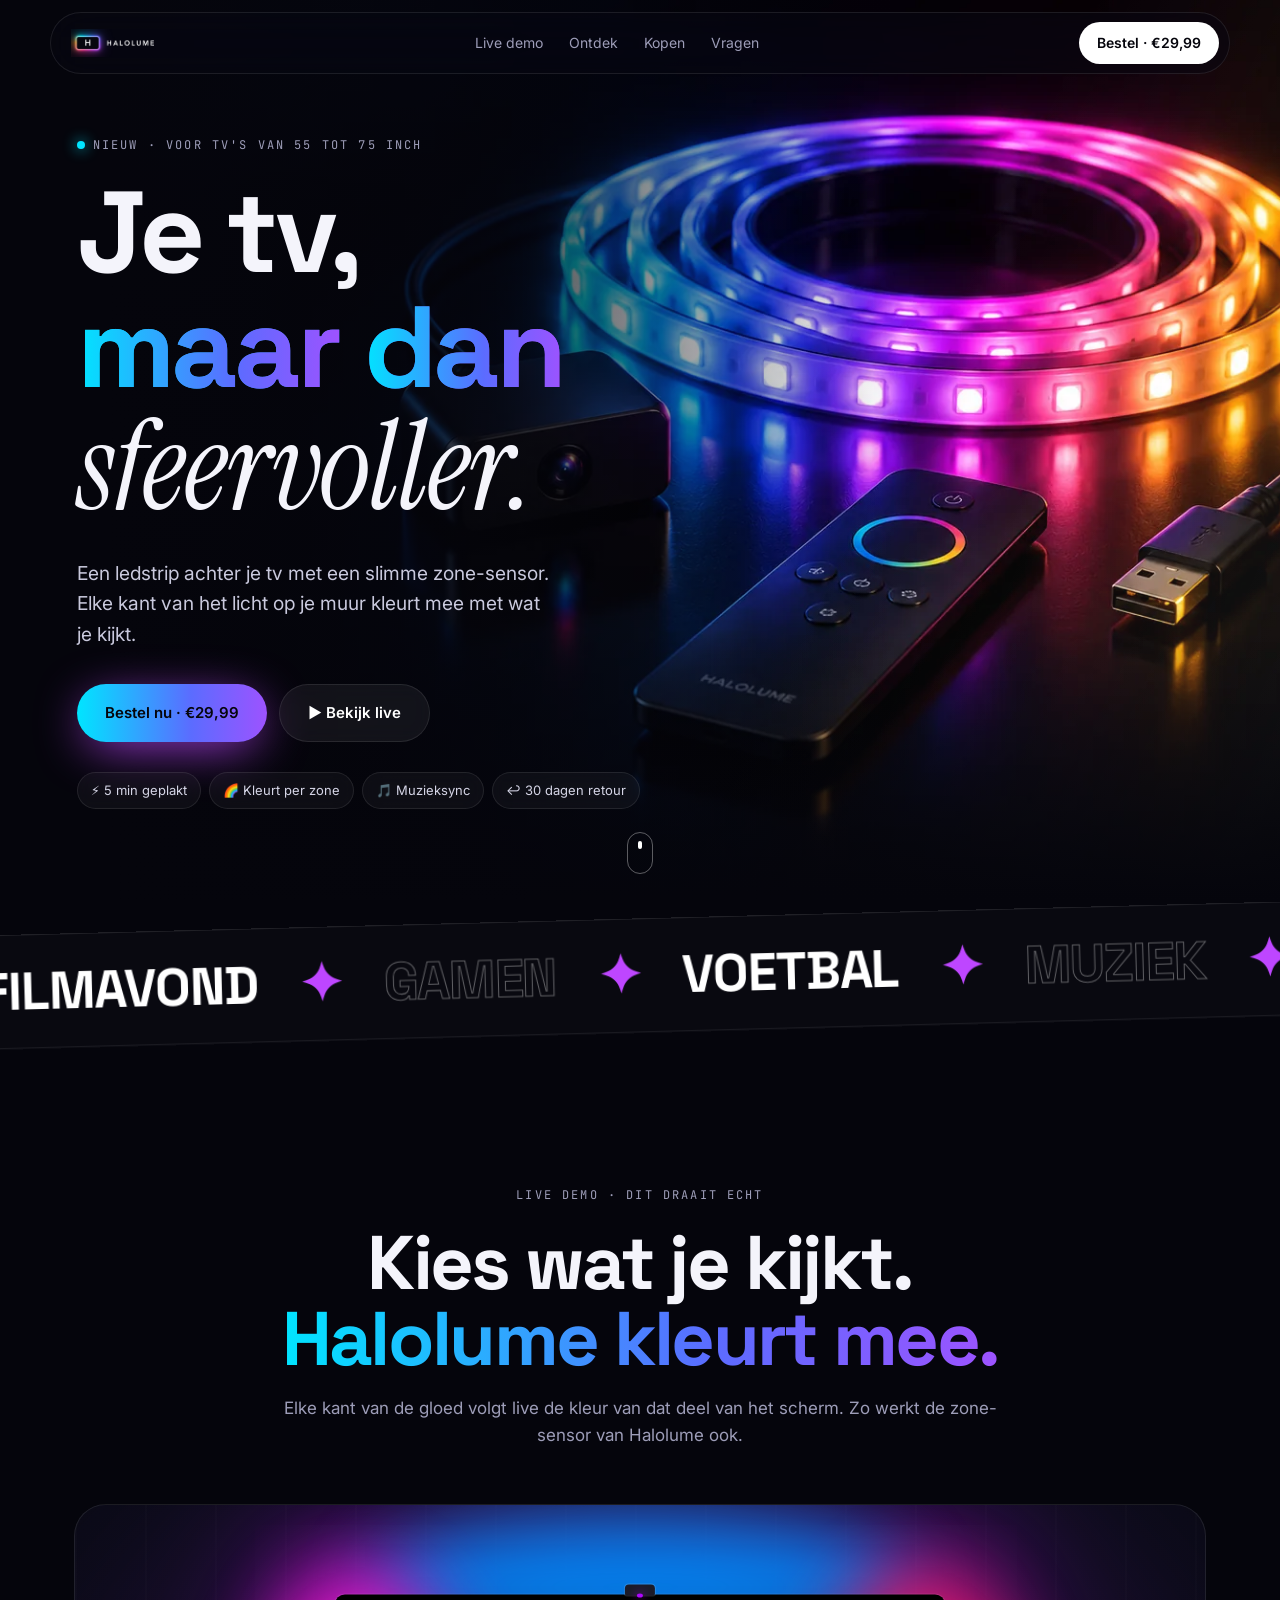
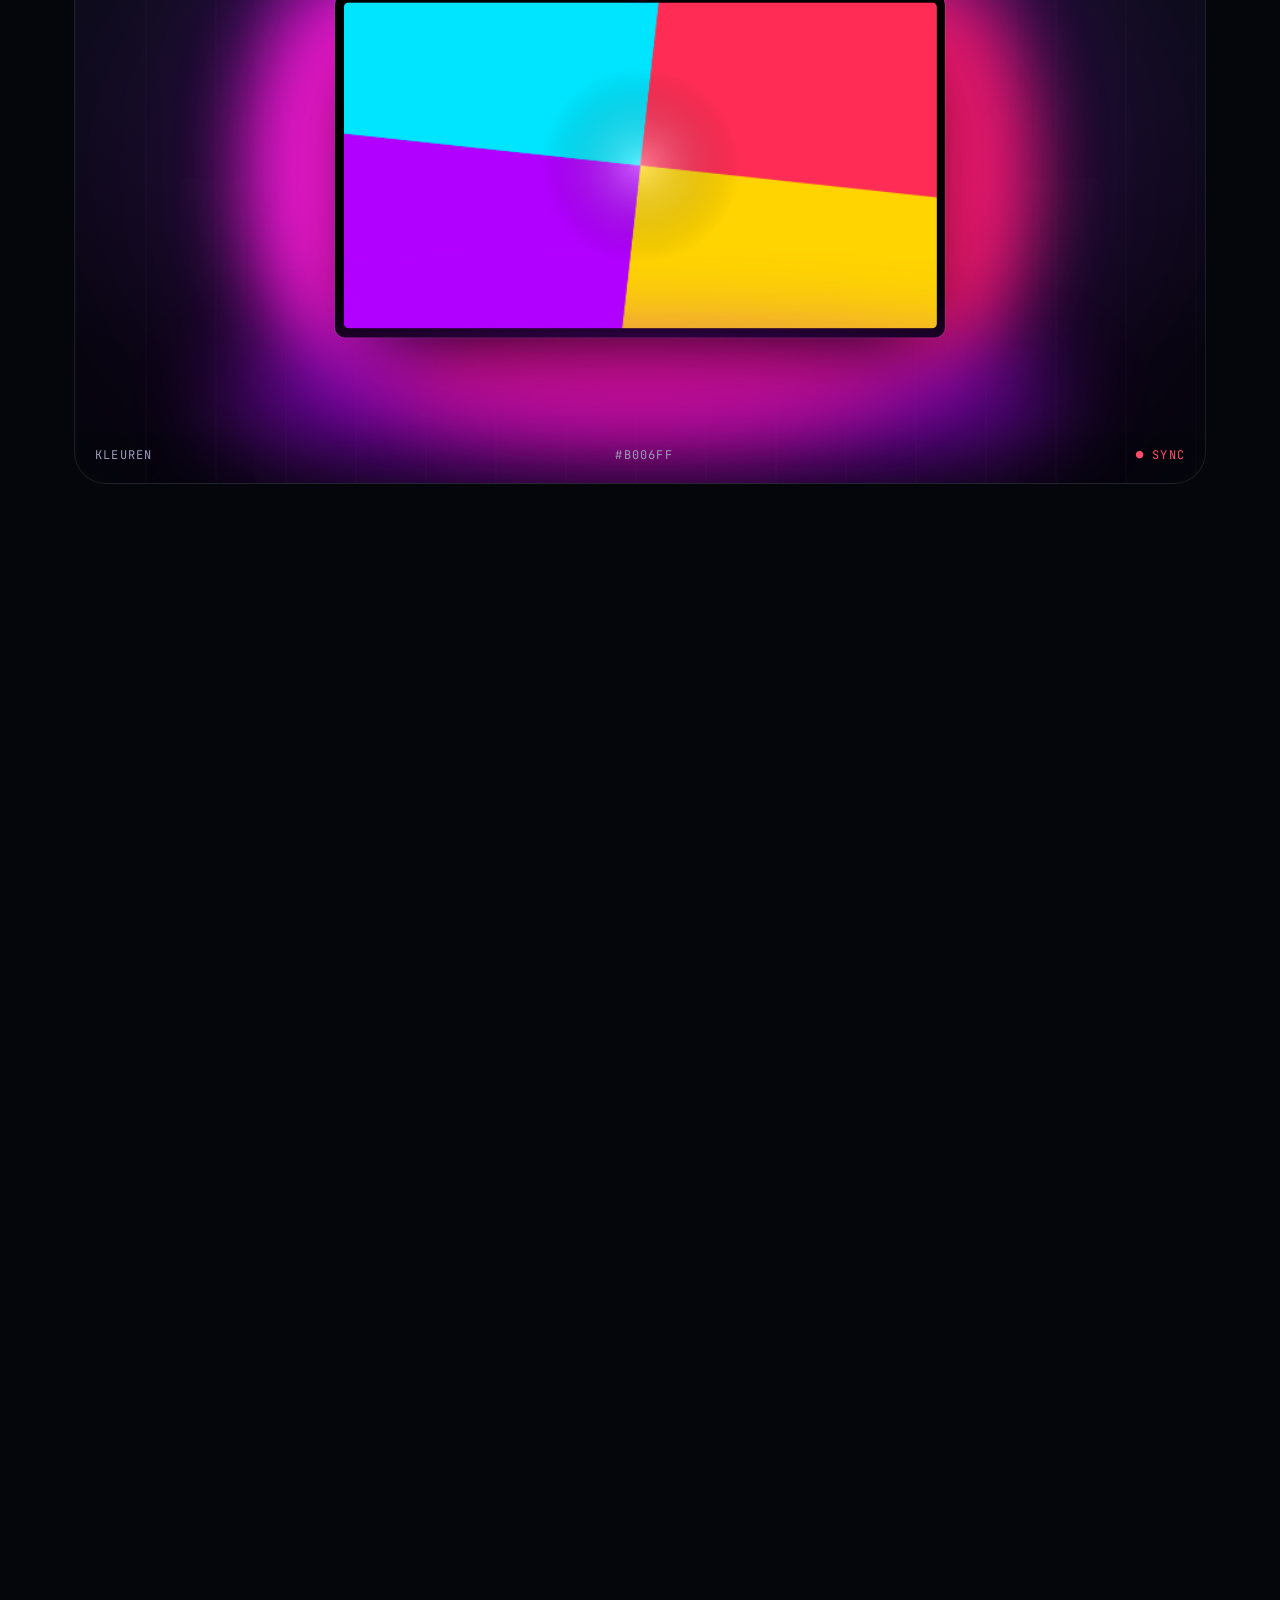
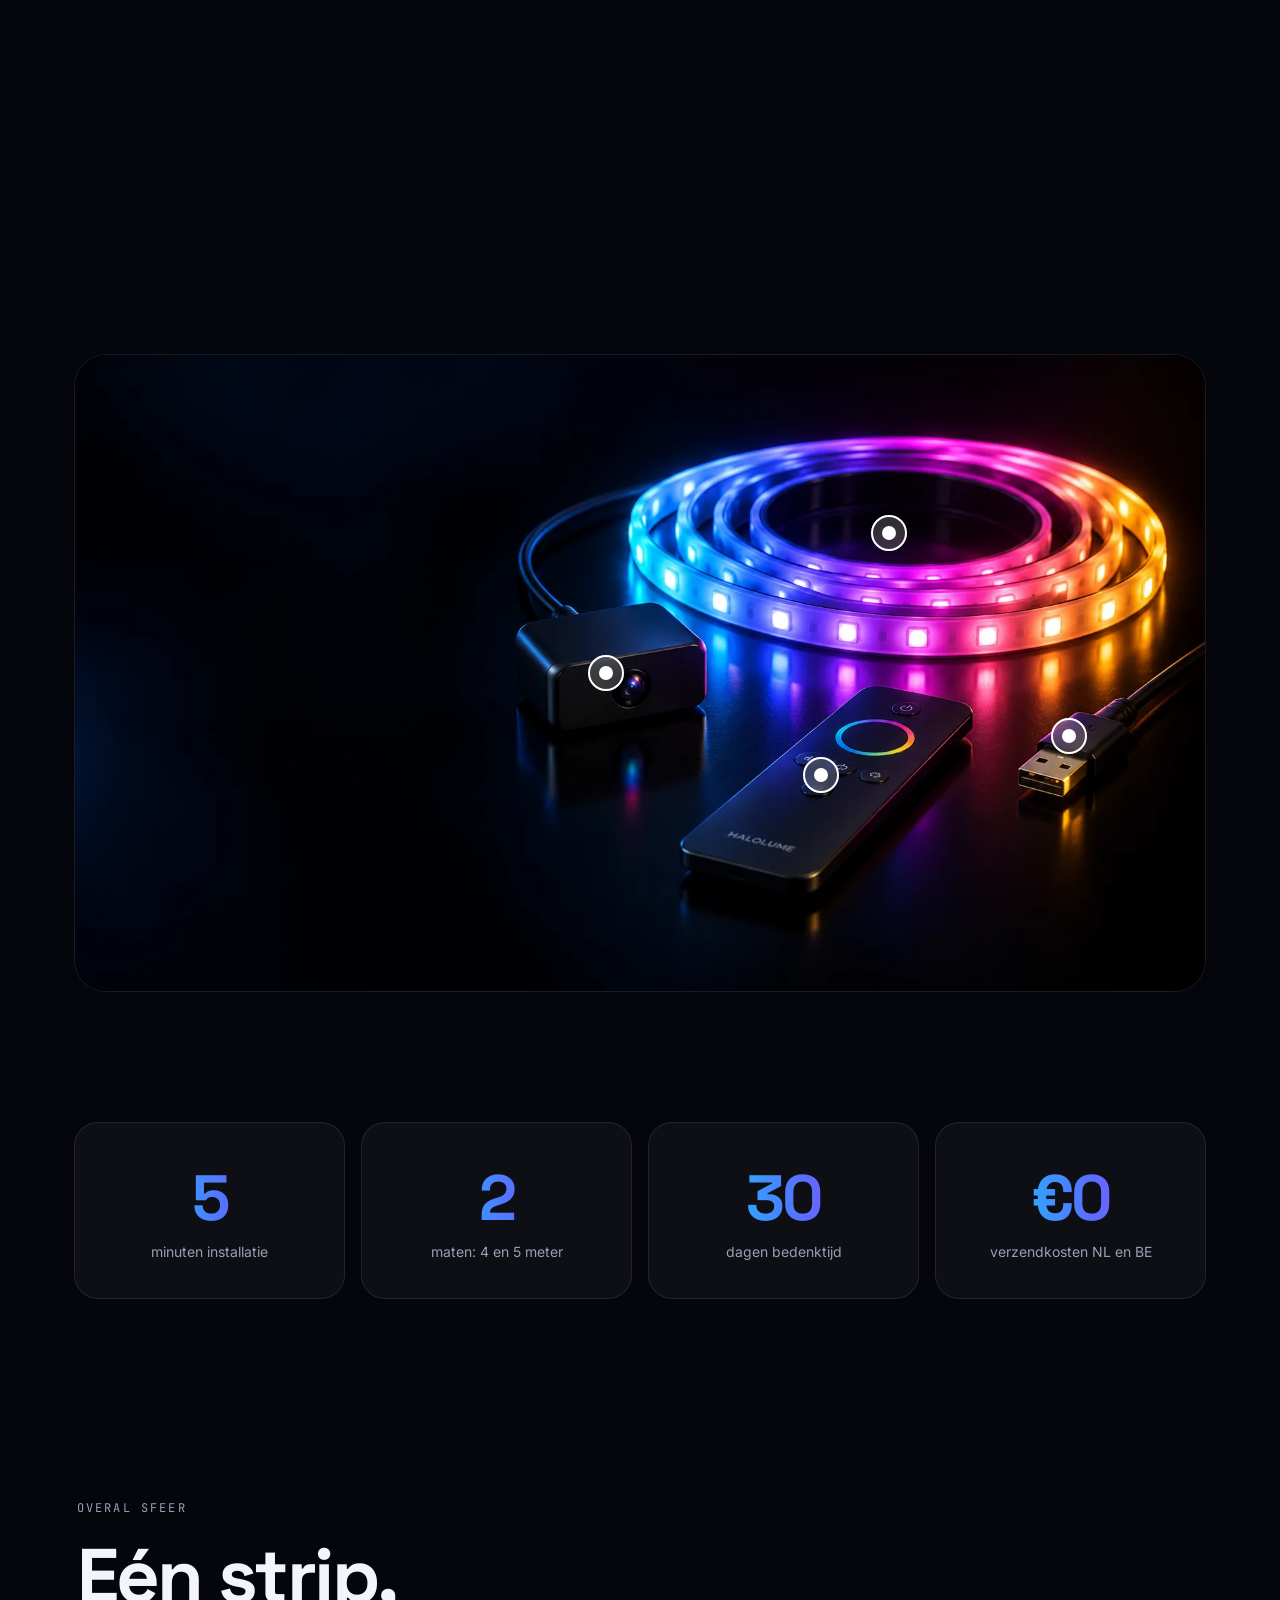
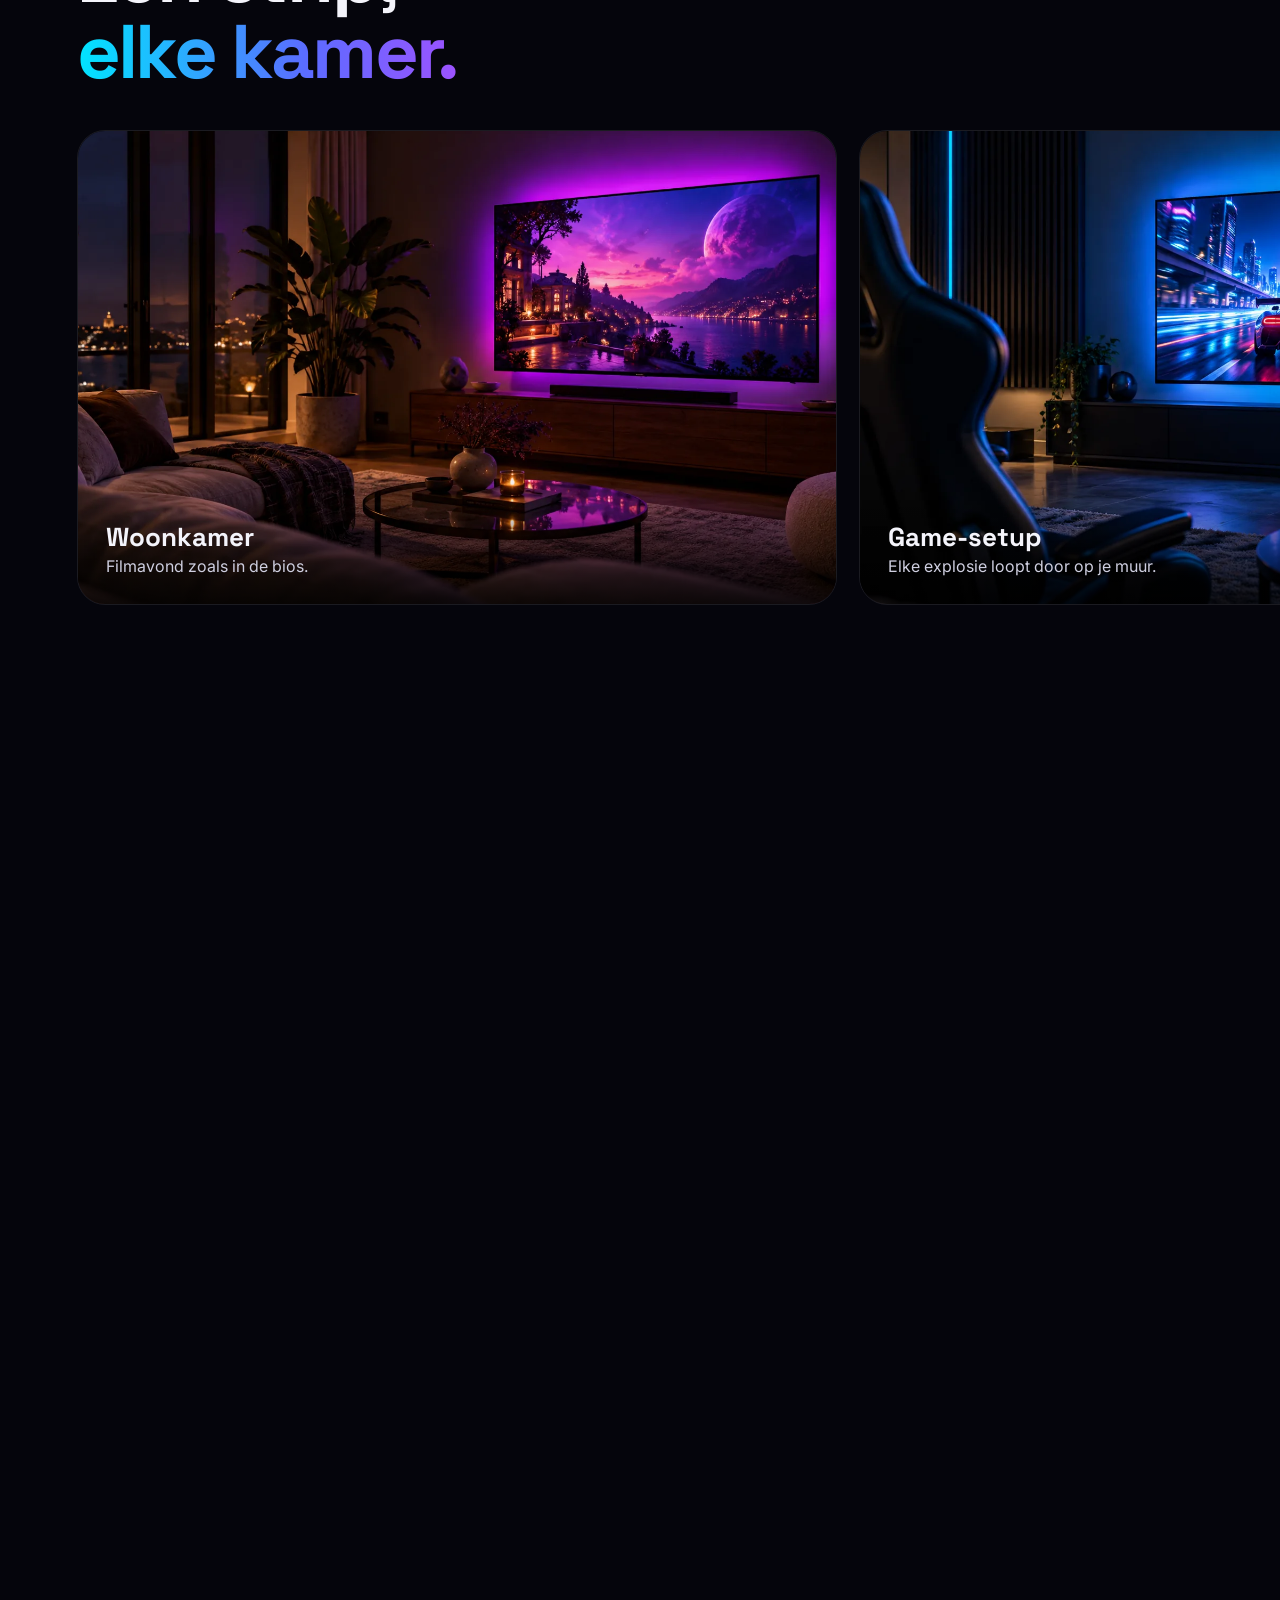
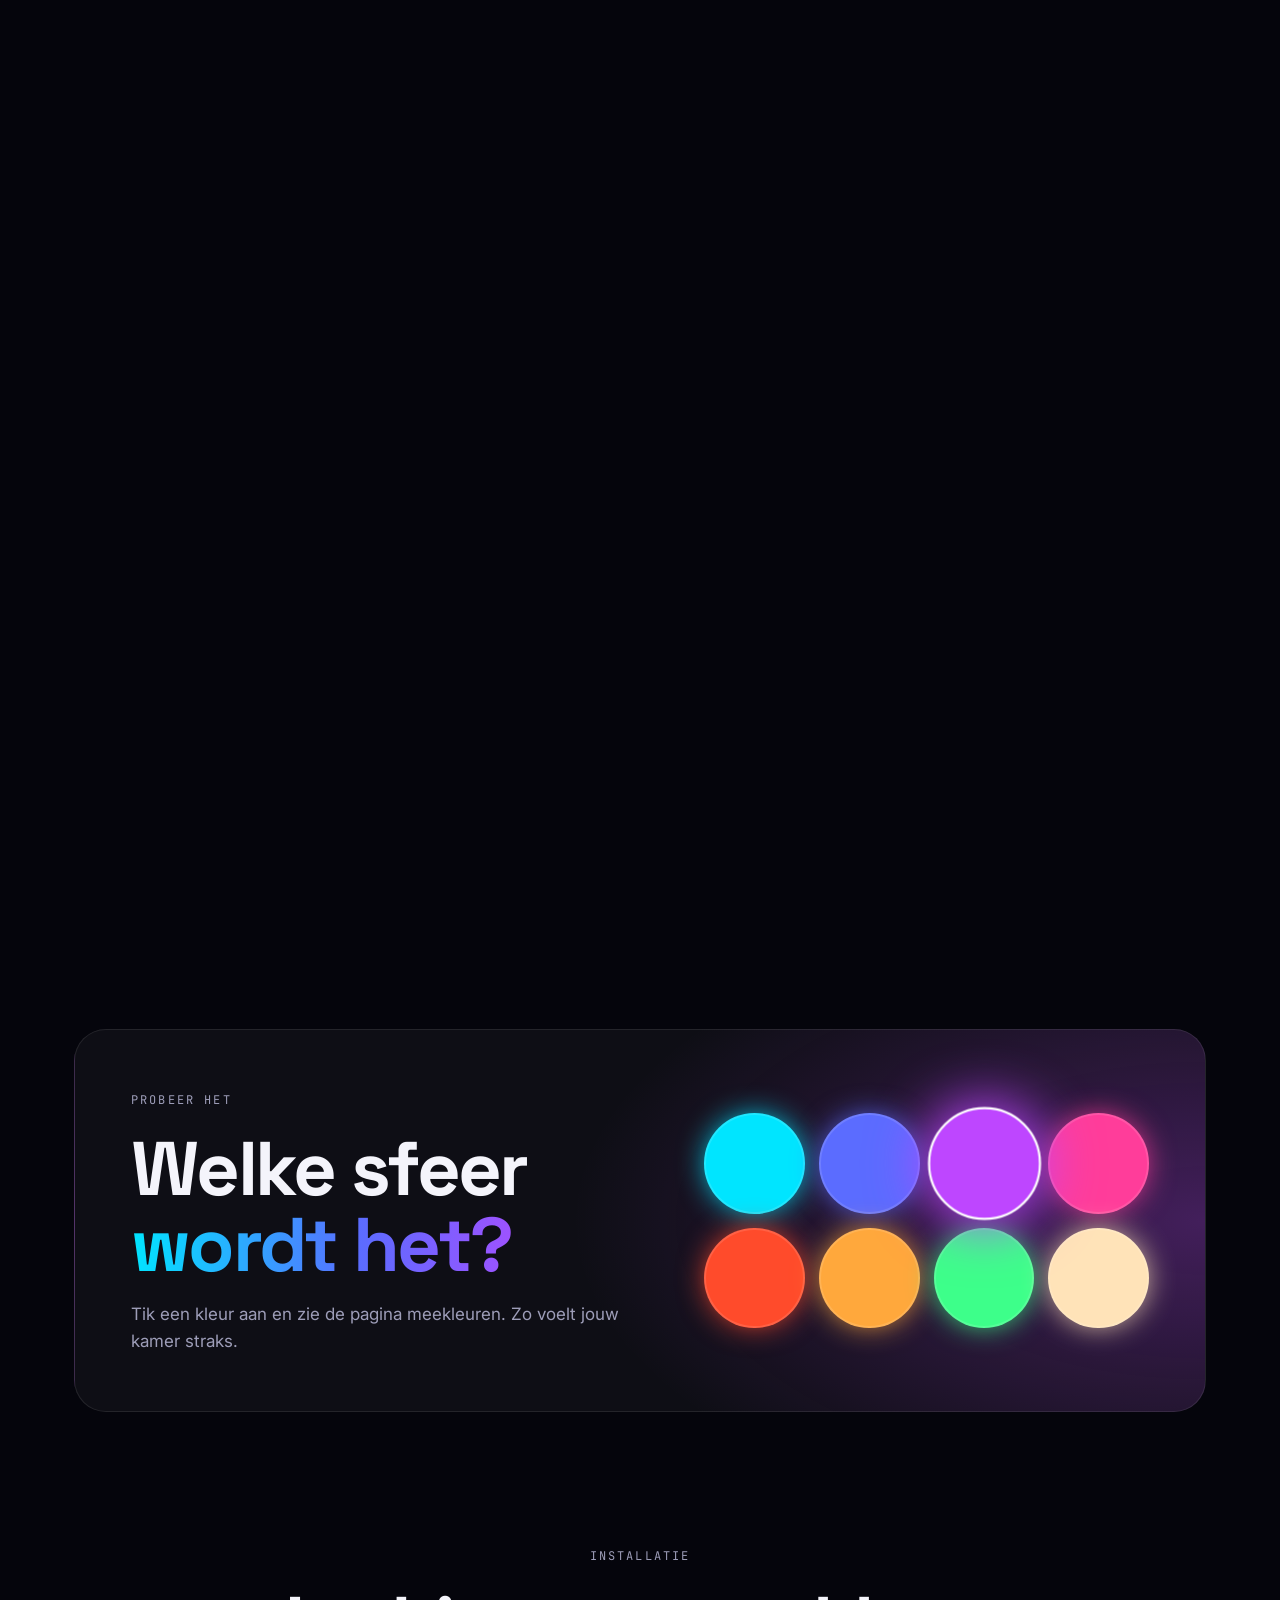
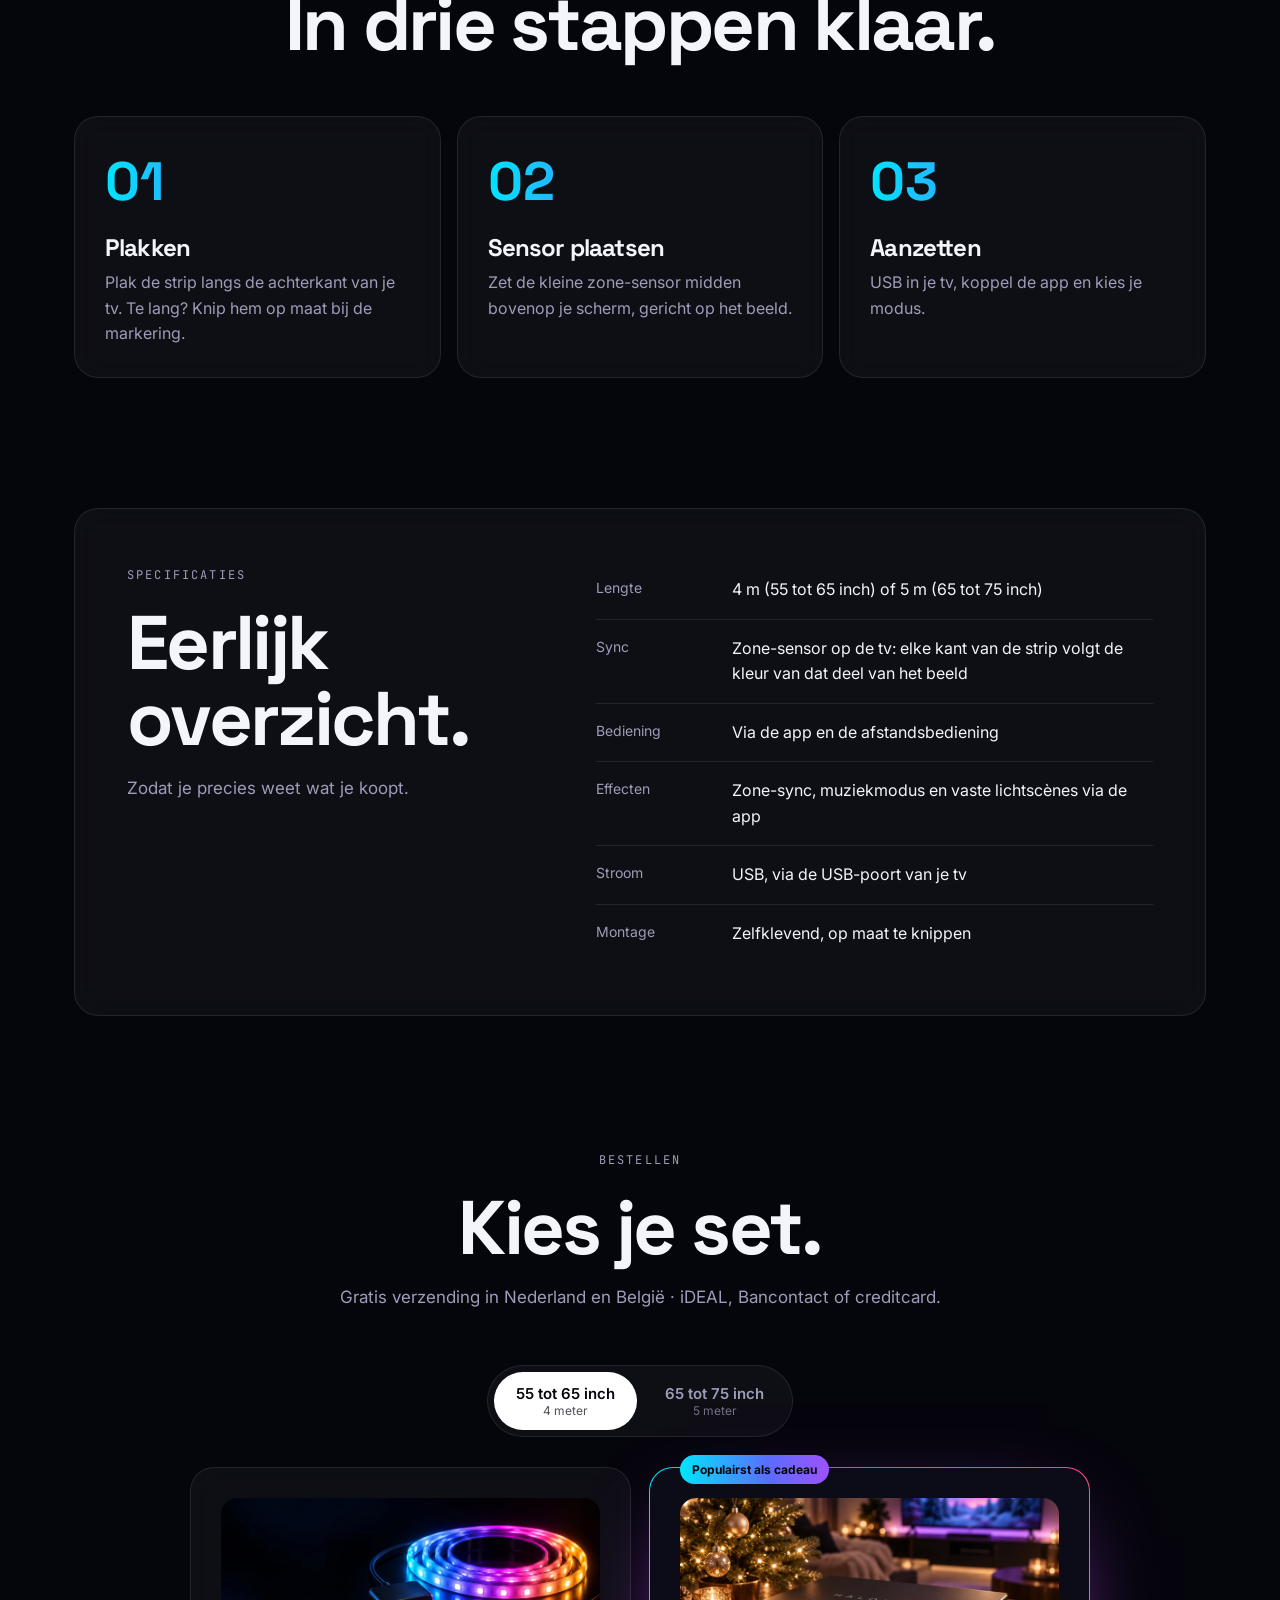
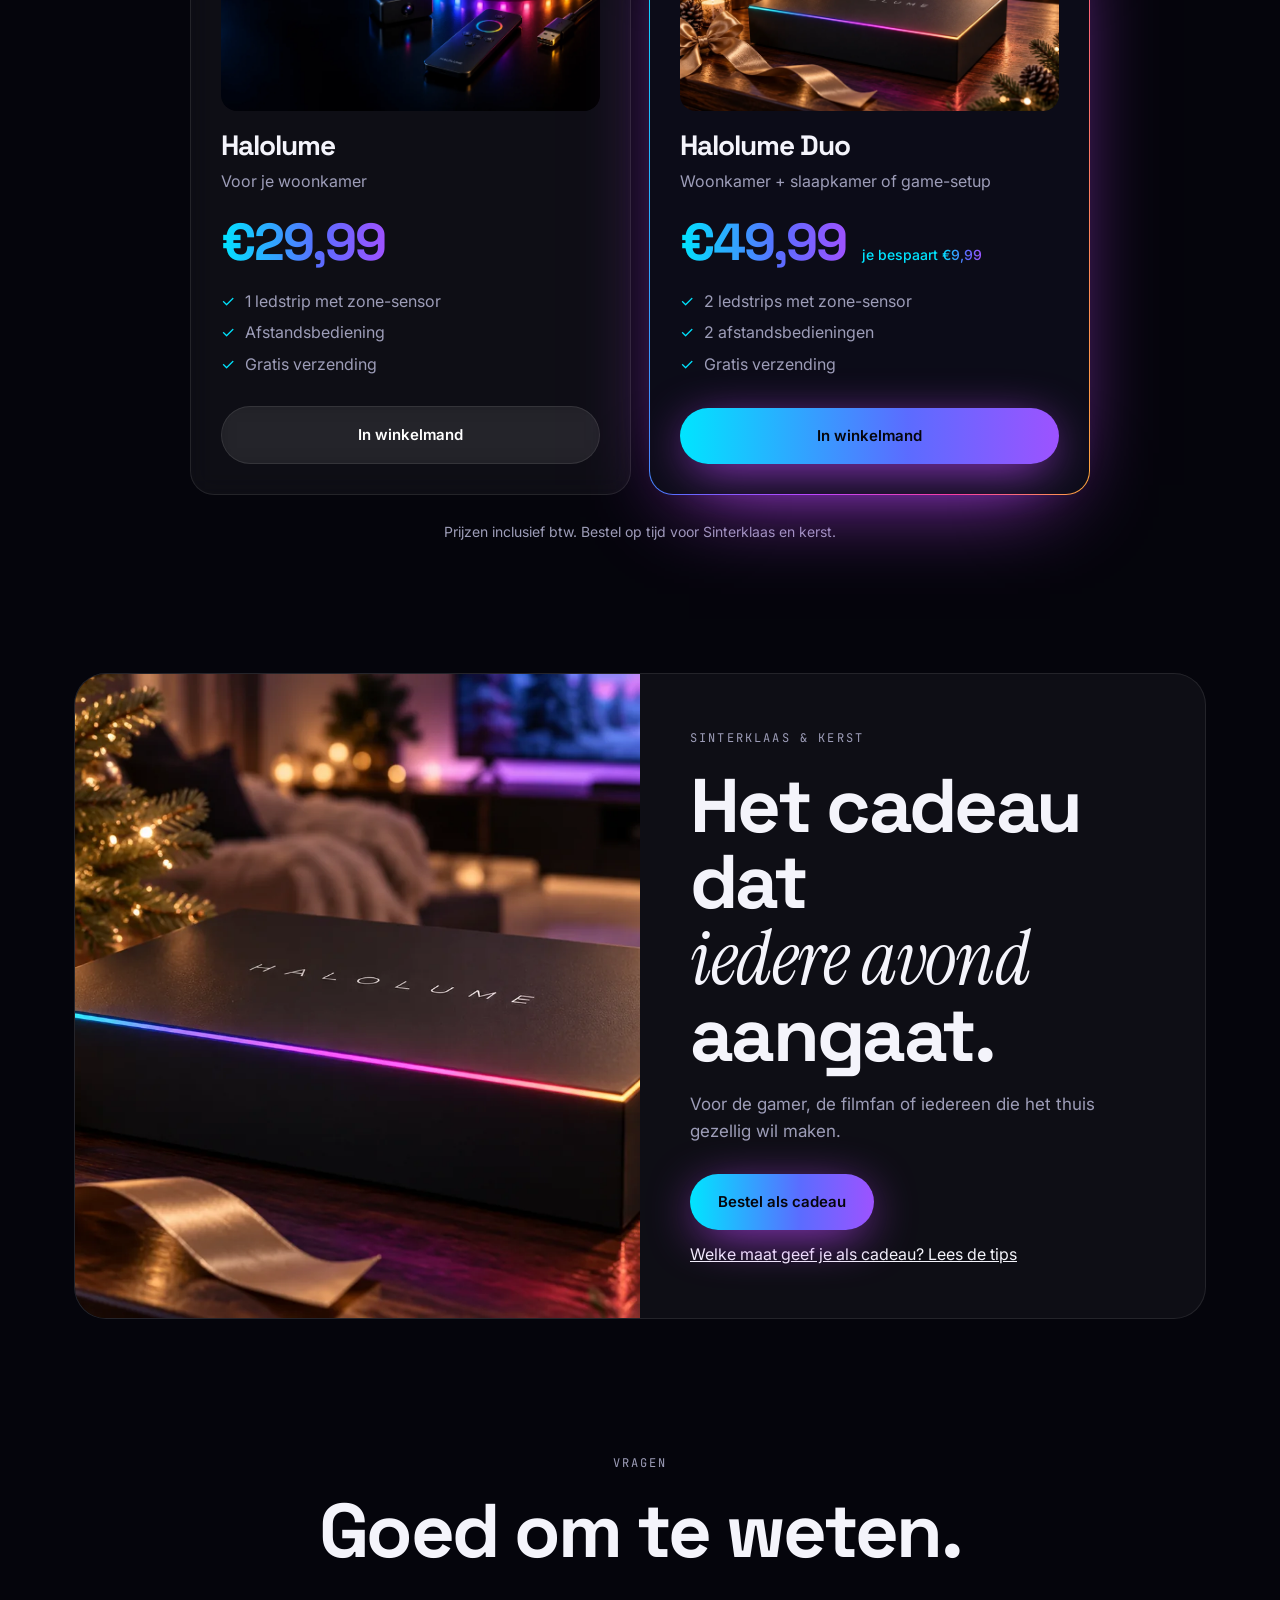
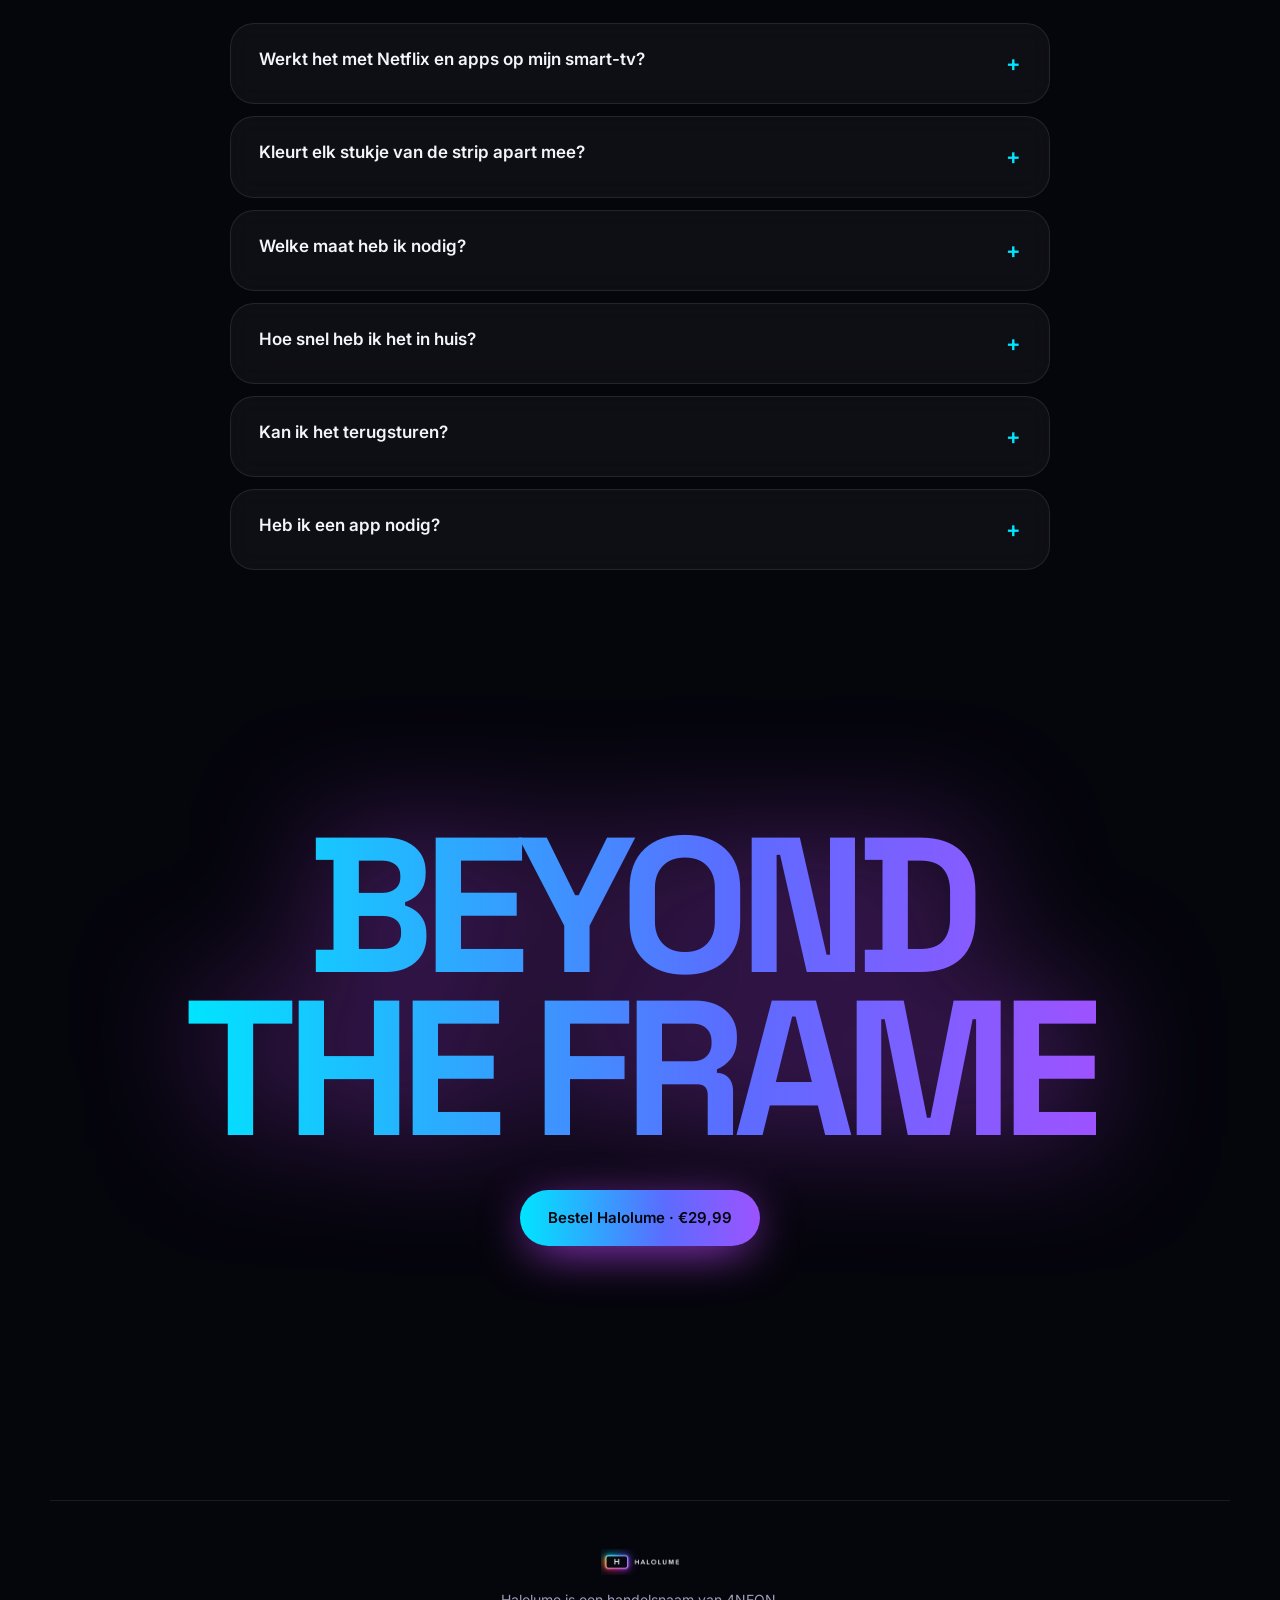
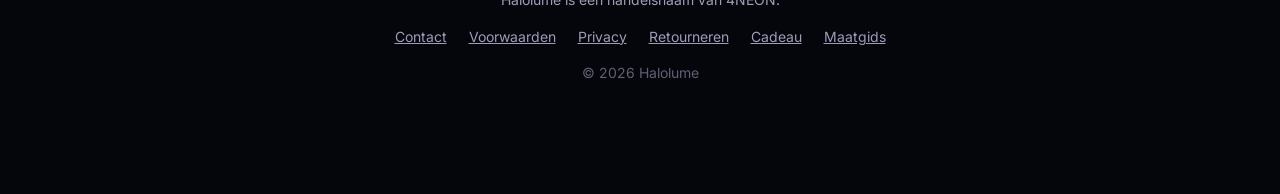
==== commit c81f9a1a: "Structured data: Product + AggregateOffer (verzending, retour) en FAQPage (directeur #1r)" ====
--- a/index.html
+++ b/index.html
@@ -15,6 +15,8 @@
 <link rel="preconnect" href="https://fonts.gstatic.com" crossorigin>
 <link href="https://fonts.googleapis.com/css2?family=Space+Grotesk:wght@400;500;600;700&family=Inter:wght@400;500;600&family=JetBrains+Mono:wght@500&family=Instrument+Serif:ital@1&display=swap" rel="stylesheet">
 <link rel="stylesheet" href="css/halo.css?v=13">
+<script type="application/ld+json">{"@context": "https://schema.org", "@type": "Product", "name": "Halolume tv-ledstrip met zone-sensor", "description": "Ledstrip voor achter de tv met kleursensor: het licht kleurt per zone mee met film, game en sport. Zelfklevend, 4 of 5 meter, op maat te knippen, met afstandsbediening en gratis app.", "brand": {"@type": "Brand", "name": "Halolume"}, "image": ["https://halolume.nl/img/og.jpg", "https://halolume.nl/img/hero.webp", "https://halolume.nl/img/doos.webp"], "url": "https://halolume.nl/", "offers": {"@type": "AggregateOffer", "priceCurrency": "EUR", "lowPrice": "29.99", "highPrice": "49.99", "offerCount": 2, "offers": [{"@type": "Offer", "name": "Halolume", "price": "29.99", "priceCurrency": "EUR", "availability": "https://schema.org/InStock", "url": "https://halolume.nl/#kopen", "itemCondition": "https://schema.org/NewCondition", "shippingDetails": [{"@type": "OfferShippingDetails", "shippingRate": {"@type": "MonetaryAmount", "value": 0, "currency": "EUR"}, "shippingDestination": {"@type": "DefinedRegion", "addressCountry": "NL"}}, {"@type": "OfferShippingDetails", "shippingRate": {"@type": "MonetaryAmount", "value": 0, "currency": "EUR"}, "shippingDestination": {"@type": "DefinedRegion", "addressCountry": "BE"}}], "hasMerchantReturnPolicy": {"@type": "MerchantReturnPolicy", "applicableCountry": ["NL", "BE"], "returnPolicyCategory": "https://schema.org/MerchantReturnFiniteReturnWindow", "merchantReturnDays": 30, "returnMethod": "https://schema.org/ReturnByMail", "returnFees": "https://schema.org/ReturnFeesCustomerResponsibility"}}, {"@type": "Offer", "name": "Halolume Duo", "price": "49.99", "priceCurrency": "EUR", "availability": "https://schema.org/InStock", "url": "https://halolume.nl/#kopen", "itemCondition": "https://schema.org/NewCondition", "shippingDetails": [{"@type": "OfferShippingDetails", "shippingRate": {"@type": "MonetaryAmount", "value": 0, "currency": "EUR"}, "shippingDestination": {"@type": "DefinedRegion", "addressCountry": "NL"}}, {"@type": "OfferShippingDetails", "shippingRate": {"@type": "MonetaryAmount", "value": 0, "currency": "EUR"}, "shippingDestination": {"@type": "DefinedRegion", "addressCountry": "BE"}}], "hasMerchantReturnPolicy": {"@type": "MerchantReturnPolicy", "applicableCountry": ["NL", "BE"], "returnPolicyCategory": "https://schema.org/MerchantReturnFiniteReturnWindow", "merchantReturnDays": 30, "returnMethod": "https://schema.org/ReturnByMail", "returnFees": "https://schema.org/ReturnFeesCustomerResponsibility"}}]}}</script>
+<script type="application/ld+json">{"@context": "https://schema.org", "@type": "FAQPage", "mainEntity": [{"@type": "Question", "name": "Werkt het met Netflix en apps op mijn smart-tv?", "acceptedAnswer": {"@type": "Answer", "text": "Ja. De sensor kijkt naar het scherm zelf, dus het maakt niet uit waar het beeld vandaan komt: apps, decoder, console of laptop."}}, {"@type": "Question", "name": "Kleurt elk stukje van de strip apart mee?", "acceptedAnswer": {"@type": "Answer", "text": "Ja. De sensor leest het beeld in meerdere zones. Staat er links iets geels en rechts iets paars, dan kleurt de strip links geel en rechts paars."}}, {"@type": "Question", "name": "Welke maat heb ik nodig?", "acceptedAnswer": {"@type": "Answer", "text": "Voor 55 tot 65 inch kies je 4 meter, voor 65 tot 75 inch 5 meter. Te lang is geen probleem, de strip is op maat te knippen. Maattabel per inch."}}, {"@type": "Question", "name": "Hoe snel heb ik het in huis?", "acceptedAnswer": {"@type": "Answer", "text": "We verzenden zo snel mogelijk. Zodra je pakket onderweg is, krijg je een mail met de track-and-trace-code."}}, {"@type": "Question", "name": "Kan ik het terugsturen?", "acceptedAnswer": {"@type": "Answer", "text": "Je hebt 30 dagen bedenktijd. Lees de voorwaarden op de retourpagina."}}, {"@type": "Question", "name": "Heb ik een app nodig?", "acceptedAnswer": {"@type": "Answer", "text": "Met de gratis app stel je kleuren, scènes en de sync in. Je kunt ook veel met de afstandsbediening doen."}}]}</script>
 <script defer src="https://stats.1v1battles.com/nv.js" data-website-id="e27e5529-a10d-410b-ab31-af213f4f1131"></script>
 </head>
 <body class="go">
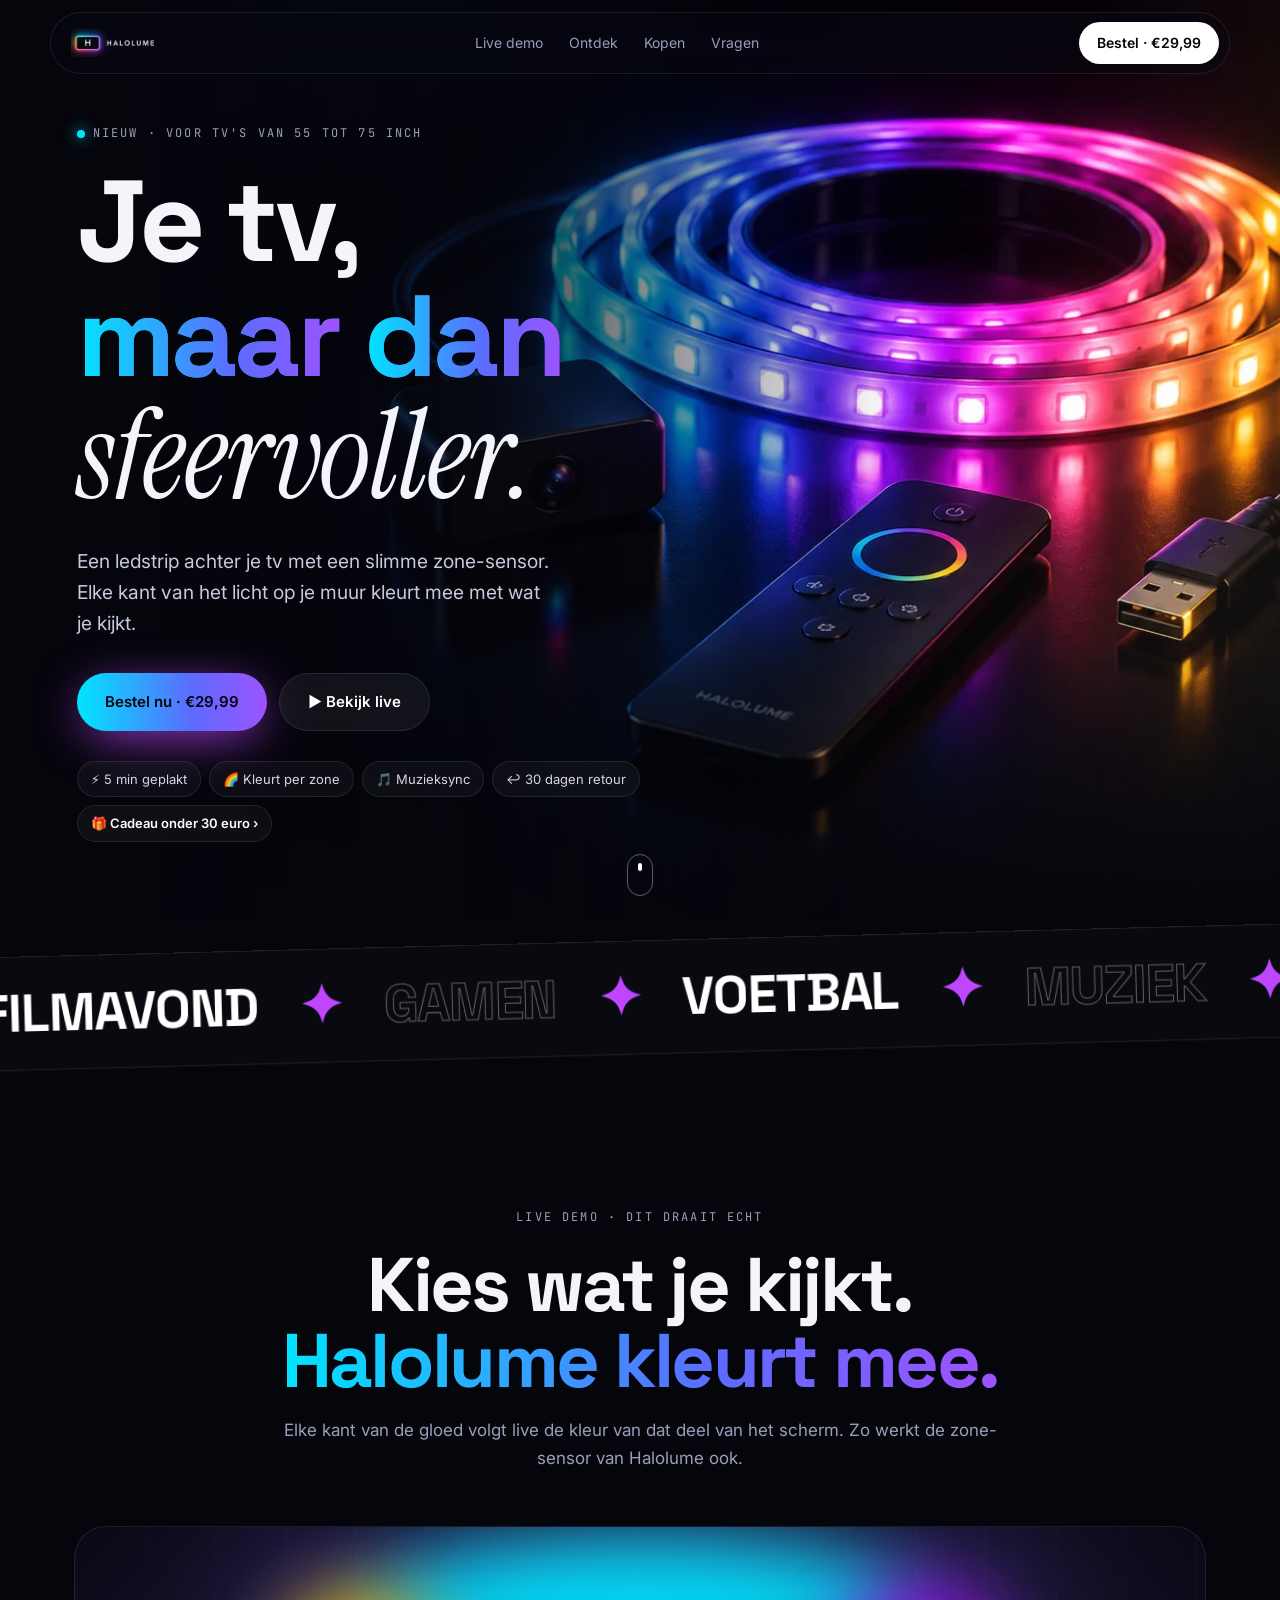
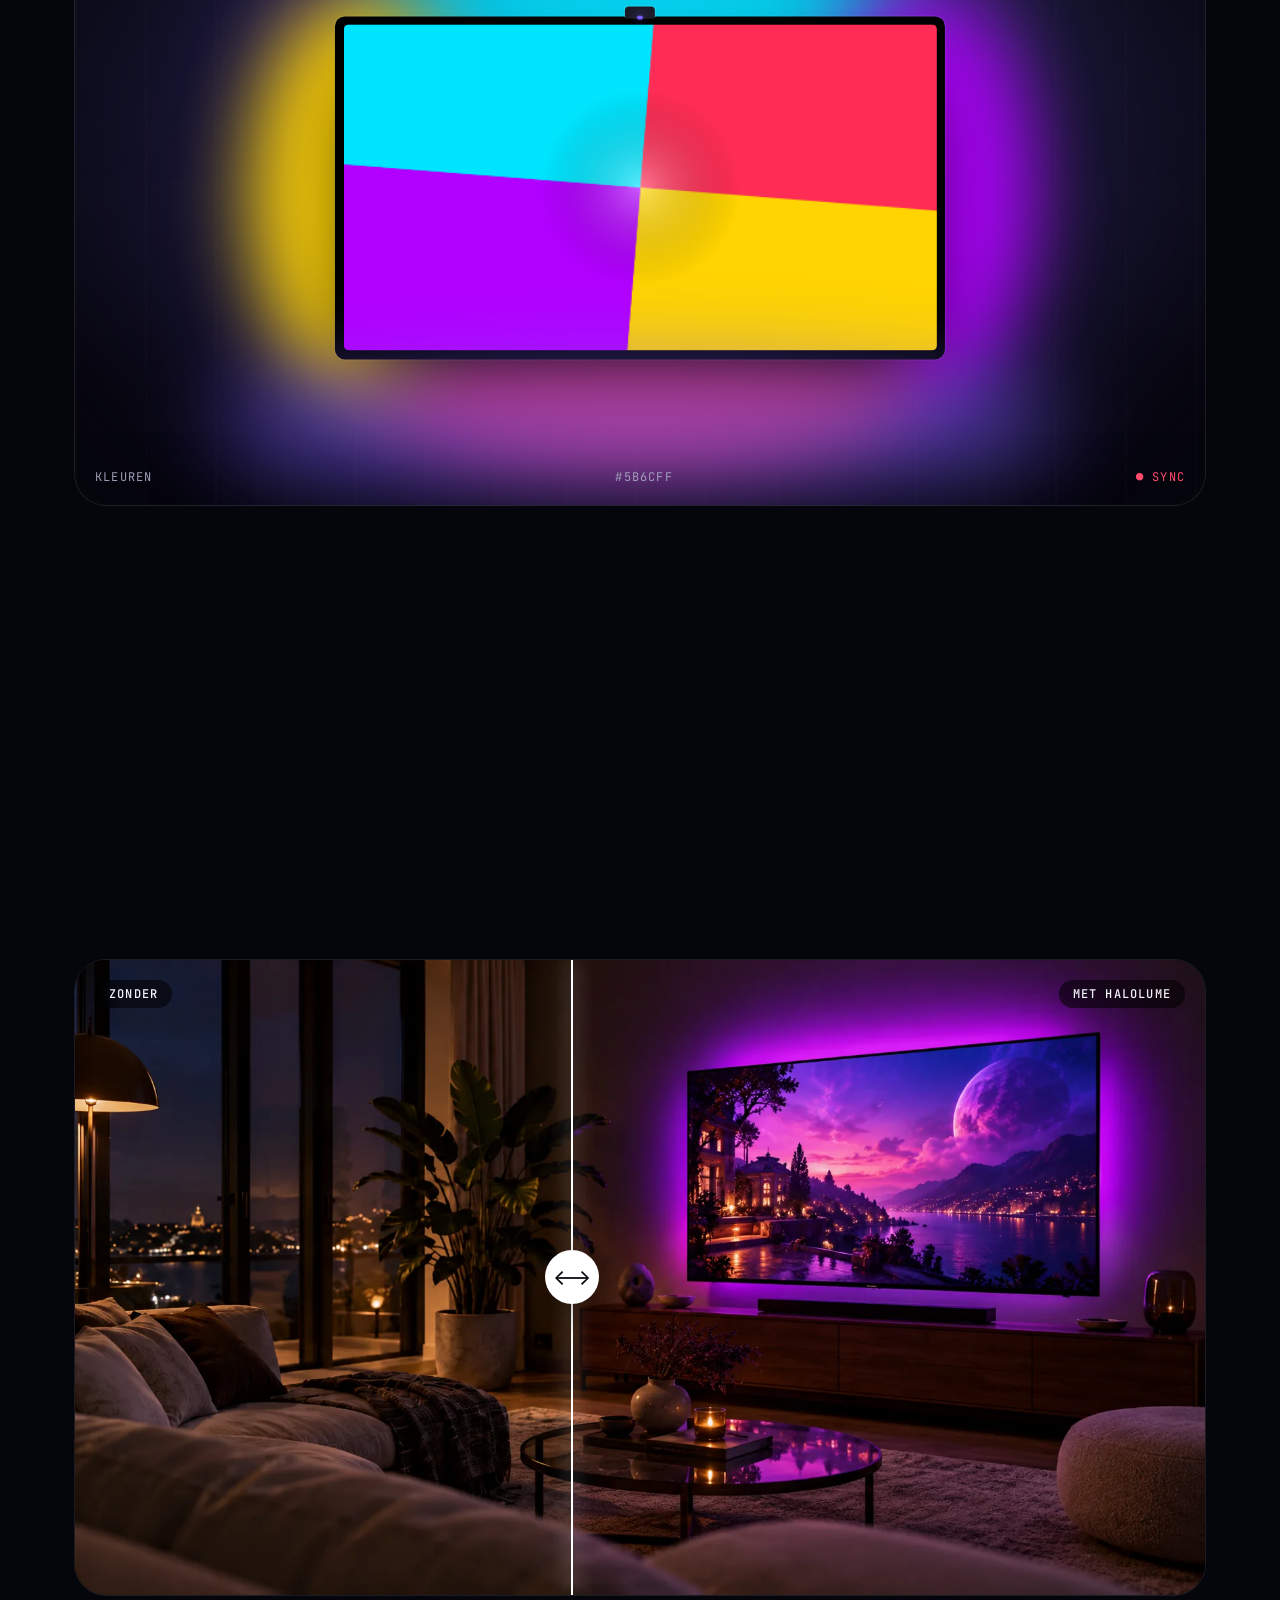
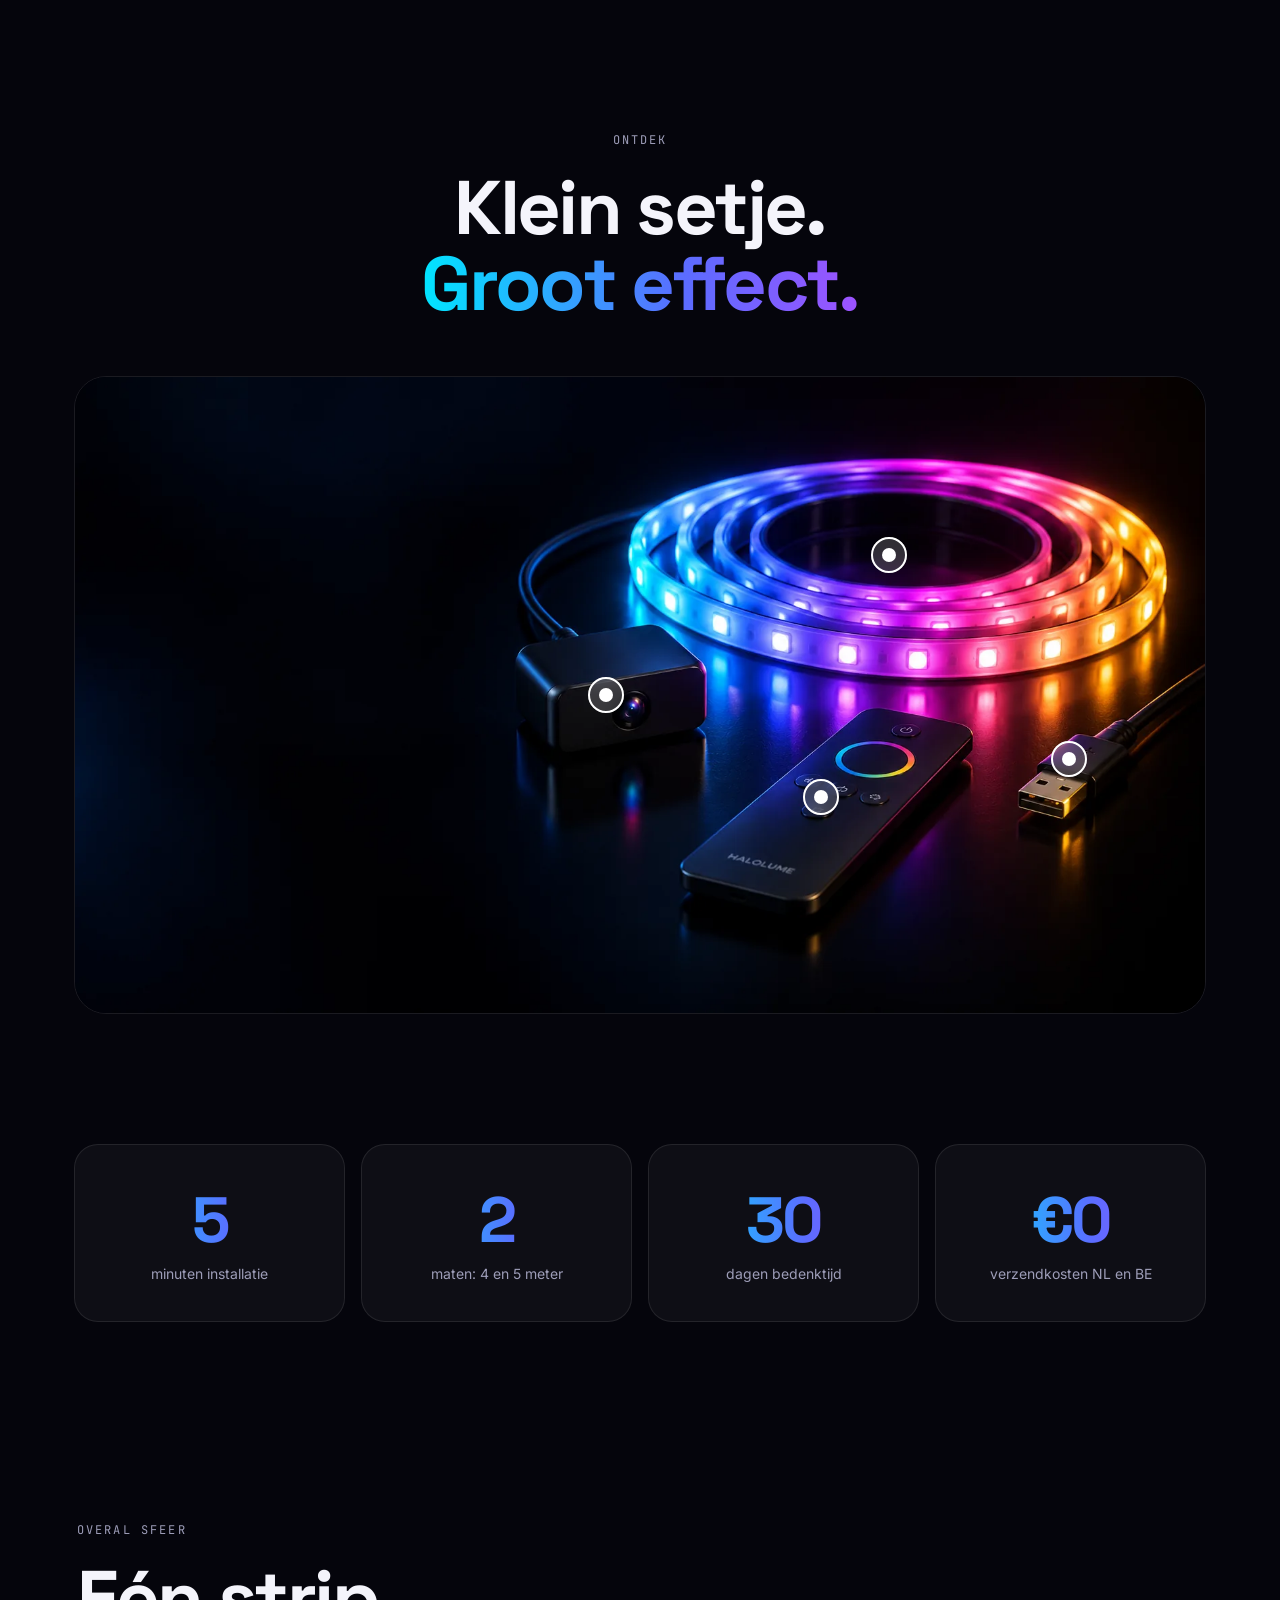
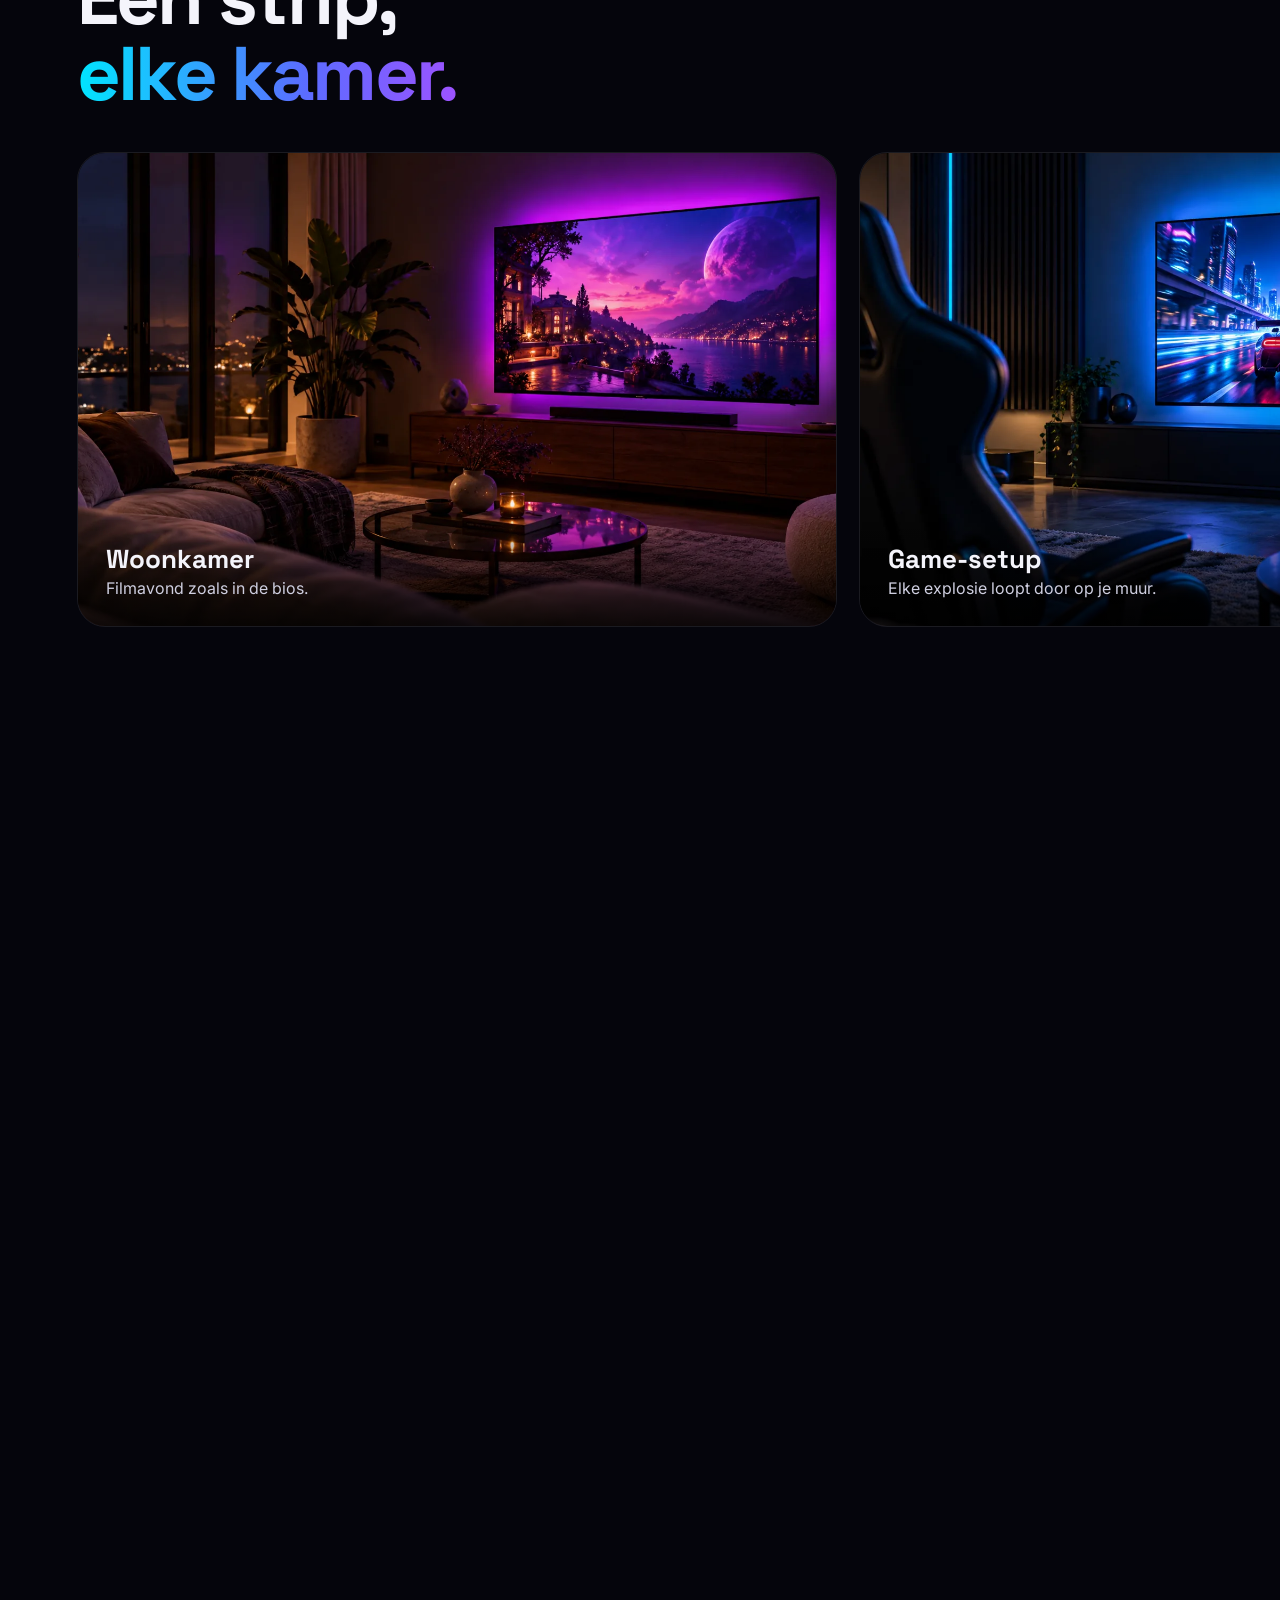
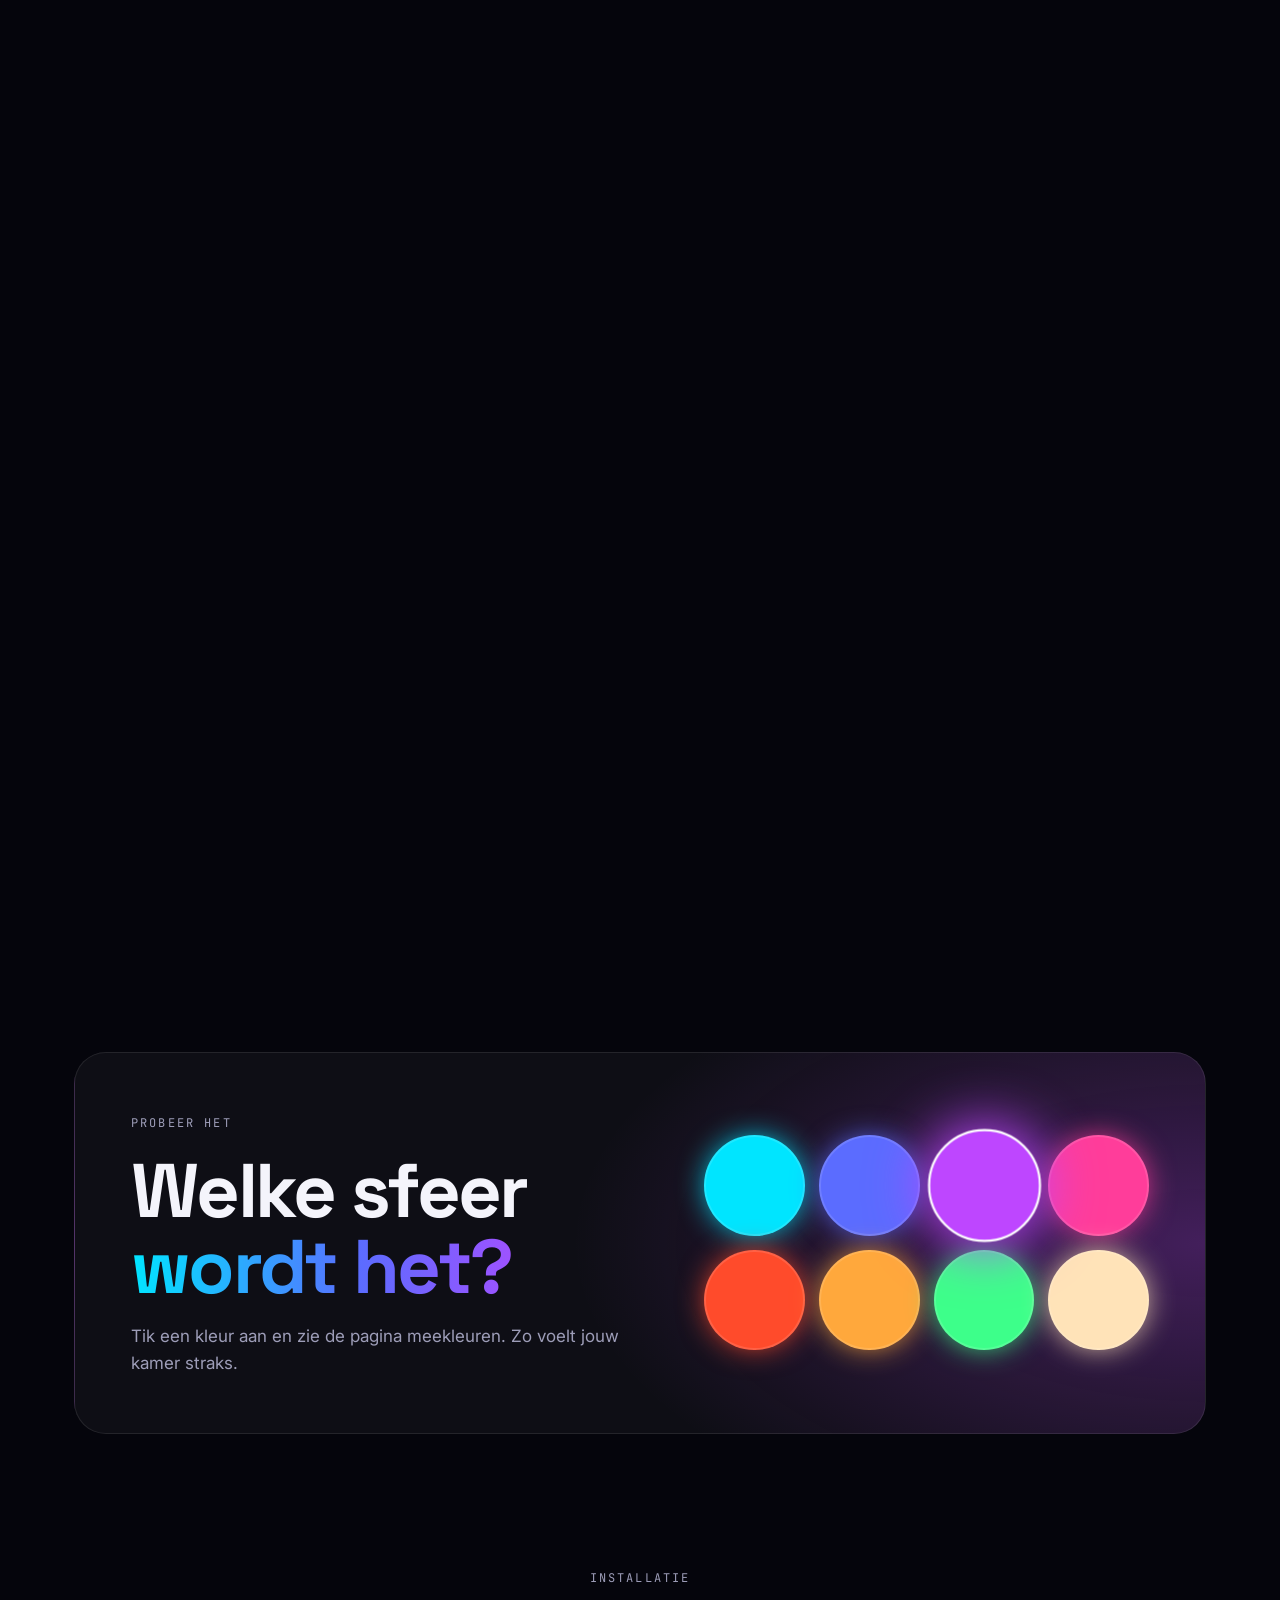
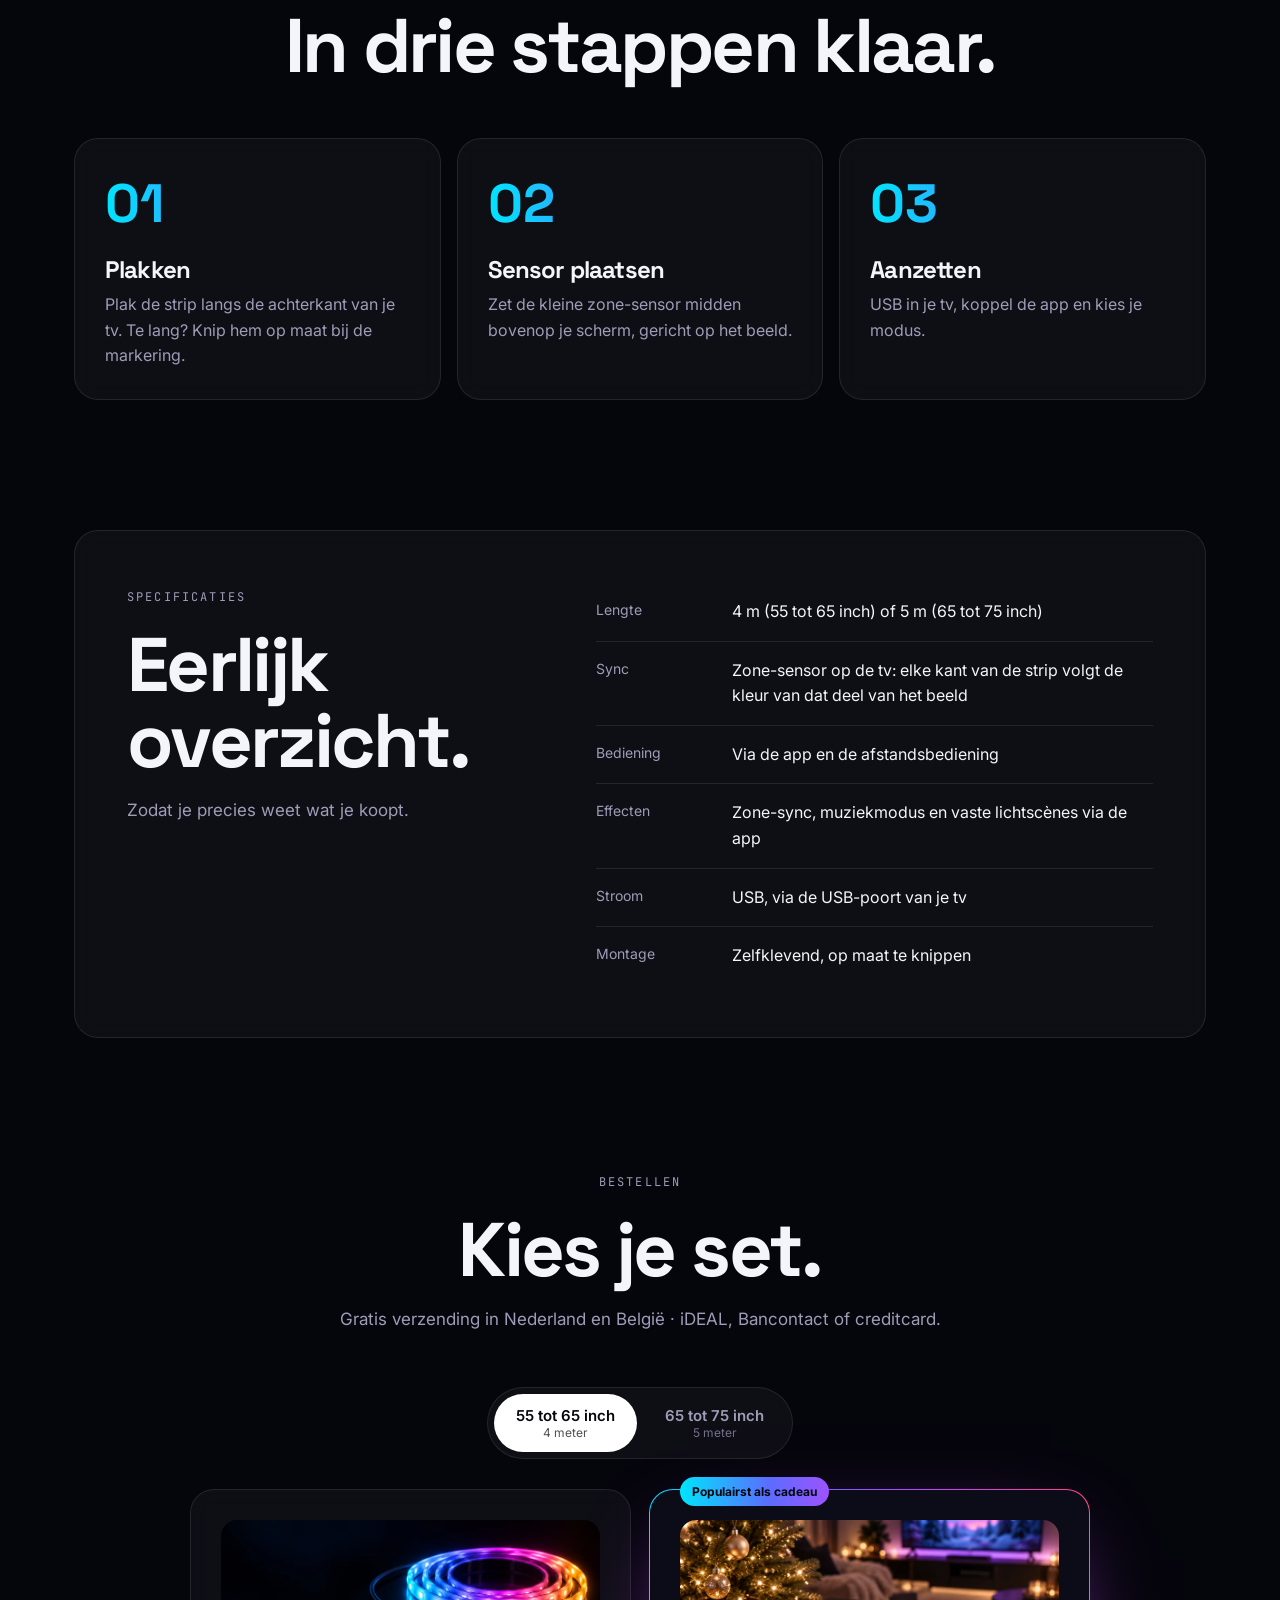
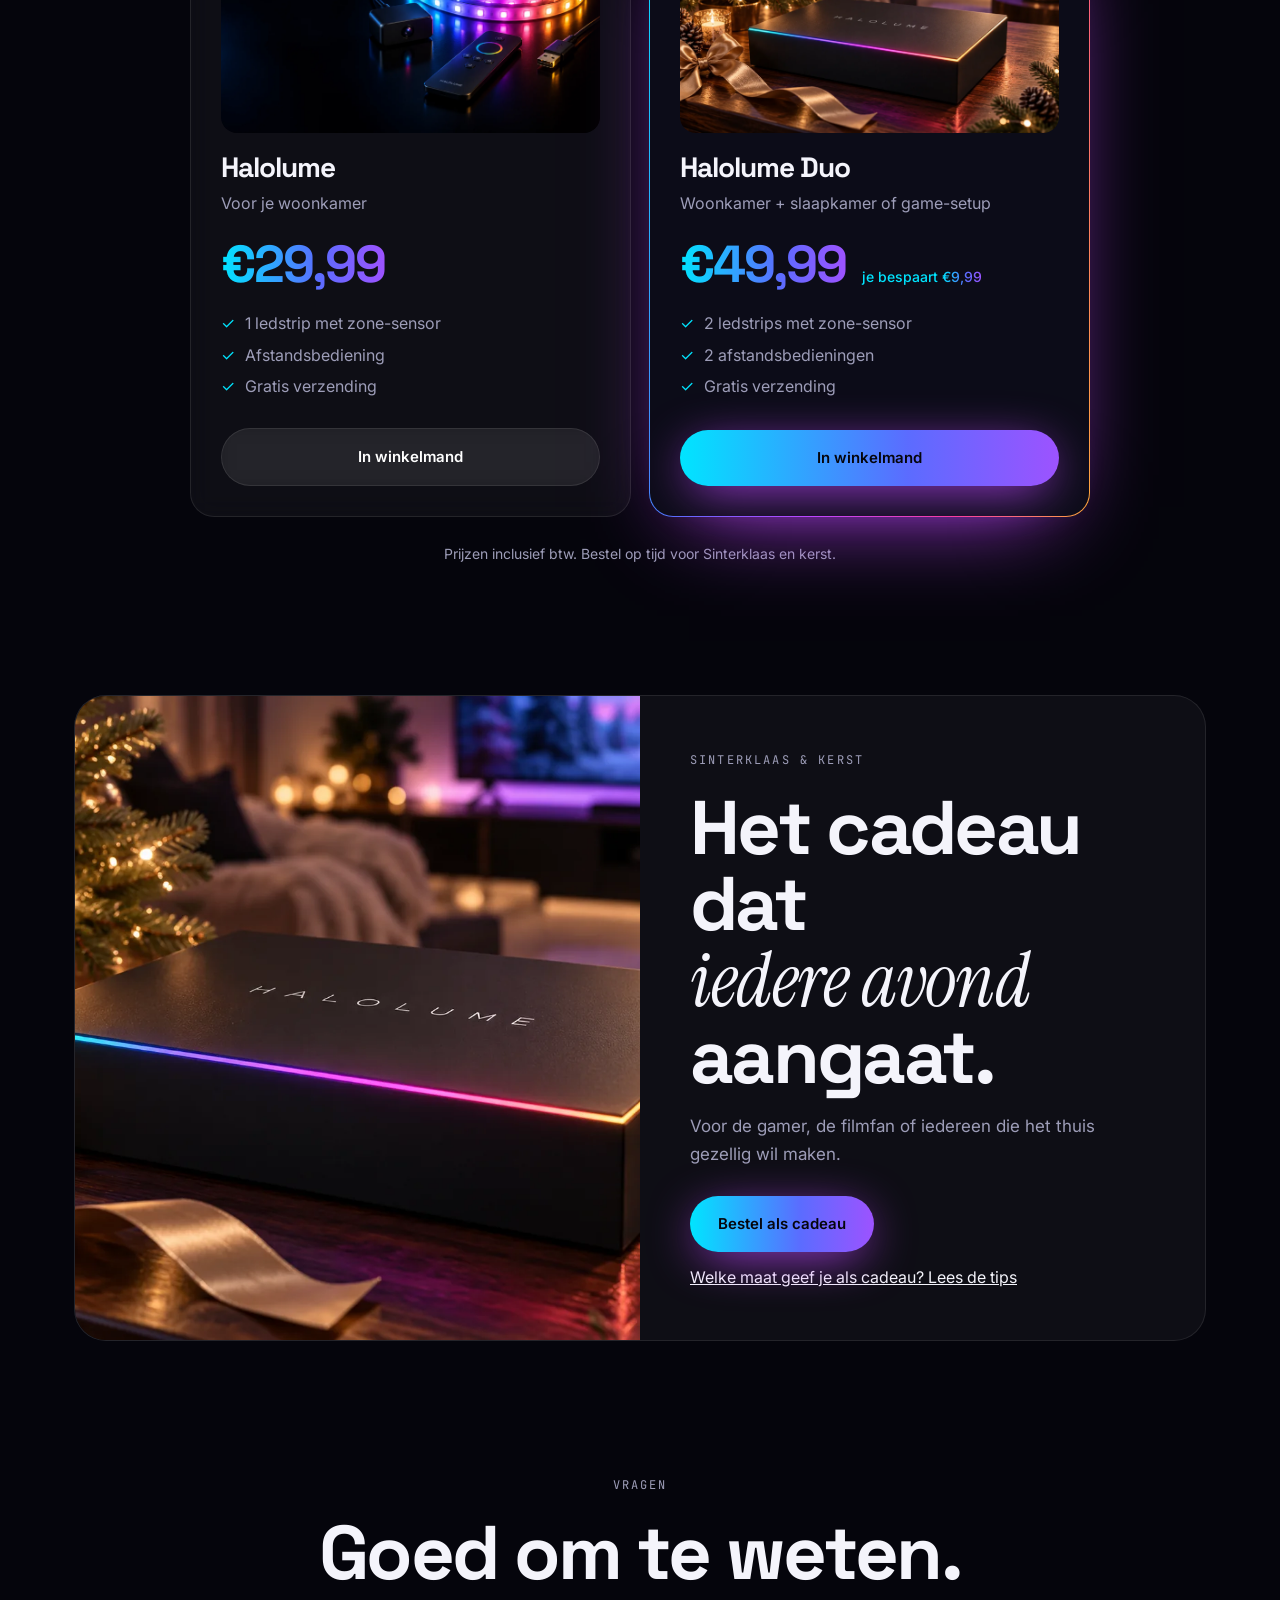
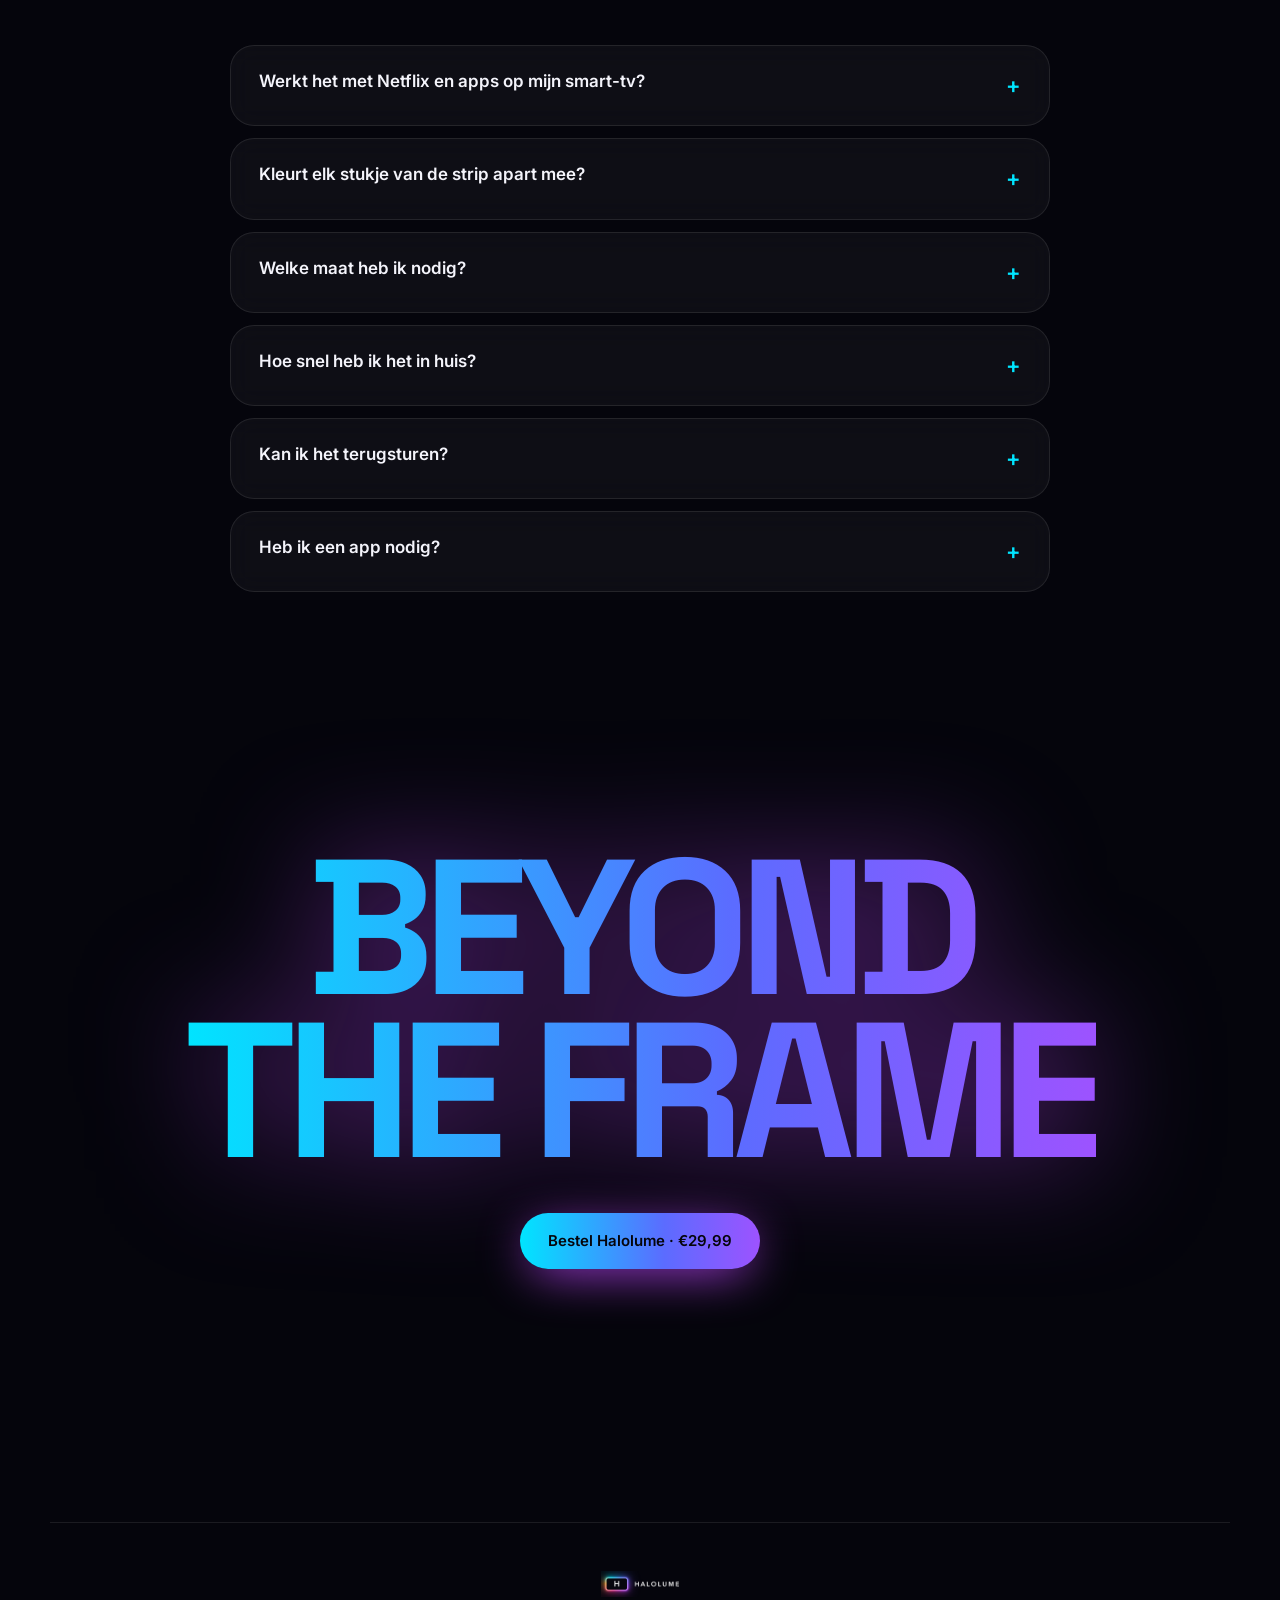
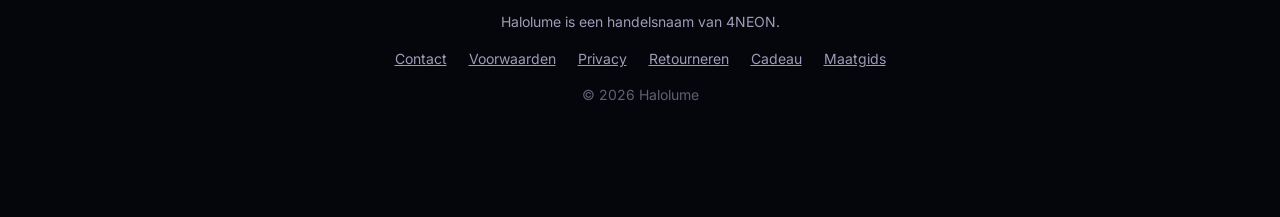
==== commit 9b52be84: "Hero: chip naar cadeaupagina (Sinterklaas en kerst), Umami hero-cadeau (directeur ideeënmotor 11 nov" ====
--- a/index.html
+++ b/index.html
@@ -14,7 +14,7 @@
 <link rel="preconnect" href="https://fonts.googleapis.com">
 <link rel="preconnect" href="https://fonts.gstatic.com" crossorigin>
 <link href="https://fonts.googleapis.com/css2?family=Space+Grotesk:wght@400;500;600;700&family=Inter:wght@400;500;600&family=JetBrains+Mono:wght@500&family=Instrument+Serif:ital@1&display=swap" rel="stylesheet">
-<link rel="stylesheet" href="css/halo.css?v=13">
+<link rel="stylesheet" href="css/halo.css?v=14">
 <script type="application/ld+json">{"@context": "https://schema.org", "@type": "Product", "name": "Halolume tv-ledstrip met zone-sensor", "description": "Ledstrip voor achter de tv met kleursensor: het licht kleurt per zone mee met film, game en sport. Zelfklevend, 4 of 5 meter, op maat te knippen, met afstandsbediening en gratis app.", "brand": {"@type": "Brand", "name": "Halolume"}, "image": ["https://halolume.nl/img/og.jpg", "https://halolume.nl/img/hero.webp", "https://halolume.nl/img/doos.webp"], "url": "https://halolume.nl/", "offers": {"@type": "AggregateOffer", "priceCurrency": "EUR", "lowPrice": "29.99", "highPrice": "49.99", "offerCount": 2, "offers": [{"@type": "Offer", "name": "Halolume", "price": "29.99", "priceCurrency": "EUR", "availability": "https://schema.org/InStock", "url": "https://halolume.nl/#kopen", "itemCondition": "https://schema.org/NewCondition", "shippingDetails": [{"@type": "OfferShippingDetails", "shippingRate": {"@type": "MonetaryAmount", "value": 0, "currency": "EUR"}, "shippingDestination": {"@type": "DefinedRegion", "addressCountry": "NL"}}, {"@type": "OfferShippingDetails", "shippingRate": {"@type": "MonetaryAmount", "value": 0, "currency": "EUR"}, "shippingDestination": {"@type": "DefinedRegion", "addressCountry": "BE"}}], "hasMerchantReturnPolicy": {"@type": "MerchantReturnPolicy", "applicableCountry": ["NL", "BE"], "returnPolicyCategory": "https://schema.org/MerchantReturnFiniteReturnWindow", "merchantReturnDays": 30, "returnMethod": "https://schema.org/ReturnByMail", "returnFees": "https://schema.org/ReturnFeesCustomerResponsibility"}}, {"@type": "Offer", "name": "Halolume Duo", "price": "49.99", "priceCurrency": "EUR", "availability": "https://schema.org/InStock", "url": "https://halolume.nl/#kopen", "itemCondition": "https://schema.org/NewCondition", "shippingDetails": [{"@type": "OfferShippingDetails", "shippingRate": {"@type": "MonetaryAmount", "value": 0, "currency": "EUR"}, "shippingDestination": {"@type": "DefinedRegion", "addressCountry": "NL"}}, {"@type": "OfferShippingDetails", "shippingRate": {"@type": "MonetaryAmount", "value": 0, "currency": "EUR"}, "shippingDestination": {"@type": "DefinedRegion", "addressCountry": "BE"}}], "hasMerchantReturnPolicy": {"@type": "MerchantReturnPolicy", "applicableCountry": ["NL", "BE"], "returnPolicyCategory": "https://schema.org/MerchantReturnFiniteReturnWindow", "merchantReturnDays": 30, "returnMethod": "https://schema.org/ReturnByMail", "returnFees": "https://schema.org/ReturnFeesCustomerResponsibility"}}]}}</script>
 <script type="application/ld+json">{"@context": "https://schema.org", "@type": "FAQPage", "mainEntity": [{"@type": "Question", "name": "Werkt het met Netflix en apps op mijn smart-tv?", "acceptedAnswer": {"@type": "Answer", "text": "Ja. De sensor kijkt naar het scherm zelf, dus het maakt niet uit waar het beeld vandaan komt: apps, decoder, console of laptop."}}, {"@type": "Question", "name": "Kleurt elk stukje van de strip apart mee?", "acceptedAnswer": {"@type": "Answer", "text": "Ja. De sensor leest het beeld in meerdere zones. Staat er links iets geels en rechts iets paars, dan kleurt de strip links geel en rechts paars."}}, {"@type": "Question", "name": "Welke maat heb ik nodig?", "acceptedAnswer": {"@type": "Answer", "text": "Voor 55 tot 65 inch kies je 4 meter, voor 65 tot 75 inch 5 meter. Te lang is geen probleem, de strip is op maat te knippen. Maattabel per inch."}}, {"@type": "Question", "name": "Hoe snel heb ik het in huis?", "acceptedAnswer": {"@type": "Answer", "text": "We verzenden zo snel mogelijk. Zodra je pakket onderweg is, krijg je een mail met de track-and-trace-code."}}, {"@type": "Question", "name": "Kan ik het terugsturen?", "acceptedAnswer": {"@type": "Answer", "text": "Je hebt 30 dagen bedenktijd. Lees de voorwaarden op de retourpagina."}}, {"@type": "Question", "name": "Heb ik een app nodig?", "acceptedAnswer": {"@type": "Answer", "text": "Met de gratis app stel je kleuren, scènes en de sync in. Je kunt ook veel met de afstandsbediening doen."}}]}</script>
 <script defer src="https://stats.1v1battles.com/nv.js" data-website-id="e27e5529-a10d-410b-ab31-af213f4f1131"></script>
@@ -55,7 +55,7 @@
       <a href="#demo" class="btn btn-ghost magnet">▶ Bekijk live</a>
     </div>
     <ul class="hero-chips">
-      <li>⚡ 5 min geplakt</li><li>🌈 Kleurt per zone</li><li>🎵 Muzieksync</li><li>↩ 30 dagen retour</li>
+      <li>⚡ 5 min geplakt</li><li>🌈 Kleurt per zone</li><li>🎵 Muzieksync</li><li>↩ 30 dagen retour</li><li class="chip-link"><a href="cadeau.html" data-umami-event="hero-cadeau">🎁 Cadeau onder 30 euro ›</a></li>
     </ul>
   </div>
   <a href="#demo" class="scroll-cue" aria-label="Scroll verder"><span></span></a>
--- a/css/halo.css
+++ b/css/halo.css
@@ -67,6 +67,8 @@
 .cta-row{display:flex;gap:12px;flex-wrap:wrap}
 .hero-chips{display:flex;flex-wrap:wrap;gap:8px;list-style:none;margin-top:30px}
 .hero-chips li{font-size:13px;padding:7px 13px;border-radius:999px;border:1px solid var(--line);background:rgba(255,255,255,.04);backdrop-filter:blur(8px);color:#d5d5e6}
+.hero-chips li.chip-link a{color:#fff;text-decoration:none;font-weight:600}
+.hero-chips li.chip-link a:hover{text-decoration:underline}
 .scroll-cue{position:absolute;left:50%;bottom:26px;width:26px;height:42px;border:1.5px solid rgba(255,255,255,.35);border-radius:14px;transform:translateX(-50%)}
 .scroll-cue span{position:absolute;left:50%;top:8px;width:4px;height:8px;margin-left:-2px;border-radius:2px;background:#fff;animation:cue 1.8s infinite}
 @keyframes cue{0%{opacity:0;transform:translateY(0)}40%{opacity:1}100%{opacity:0;transform:translateY(14px)}}
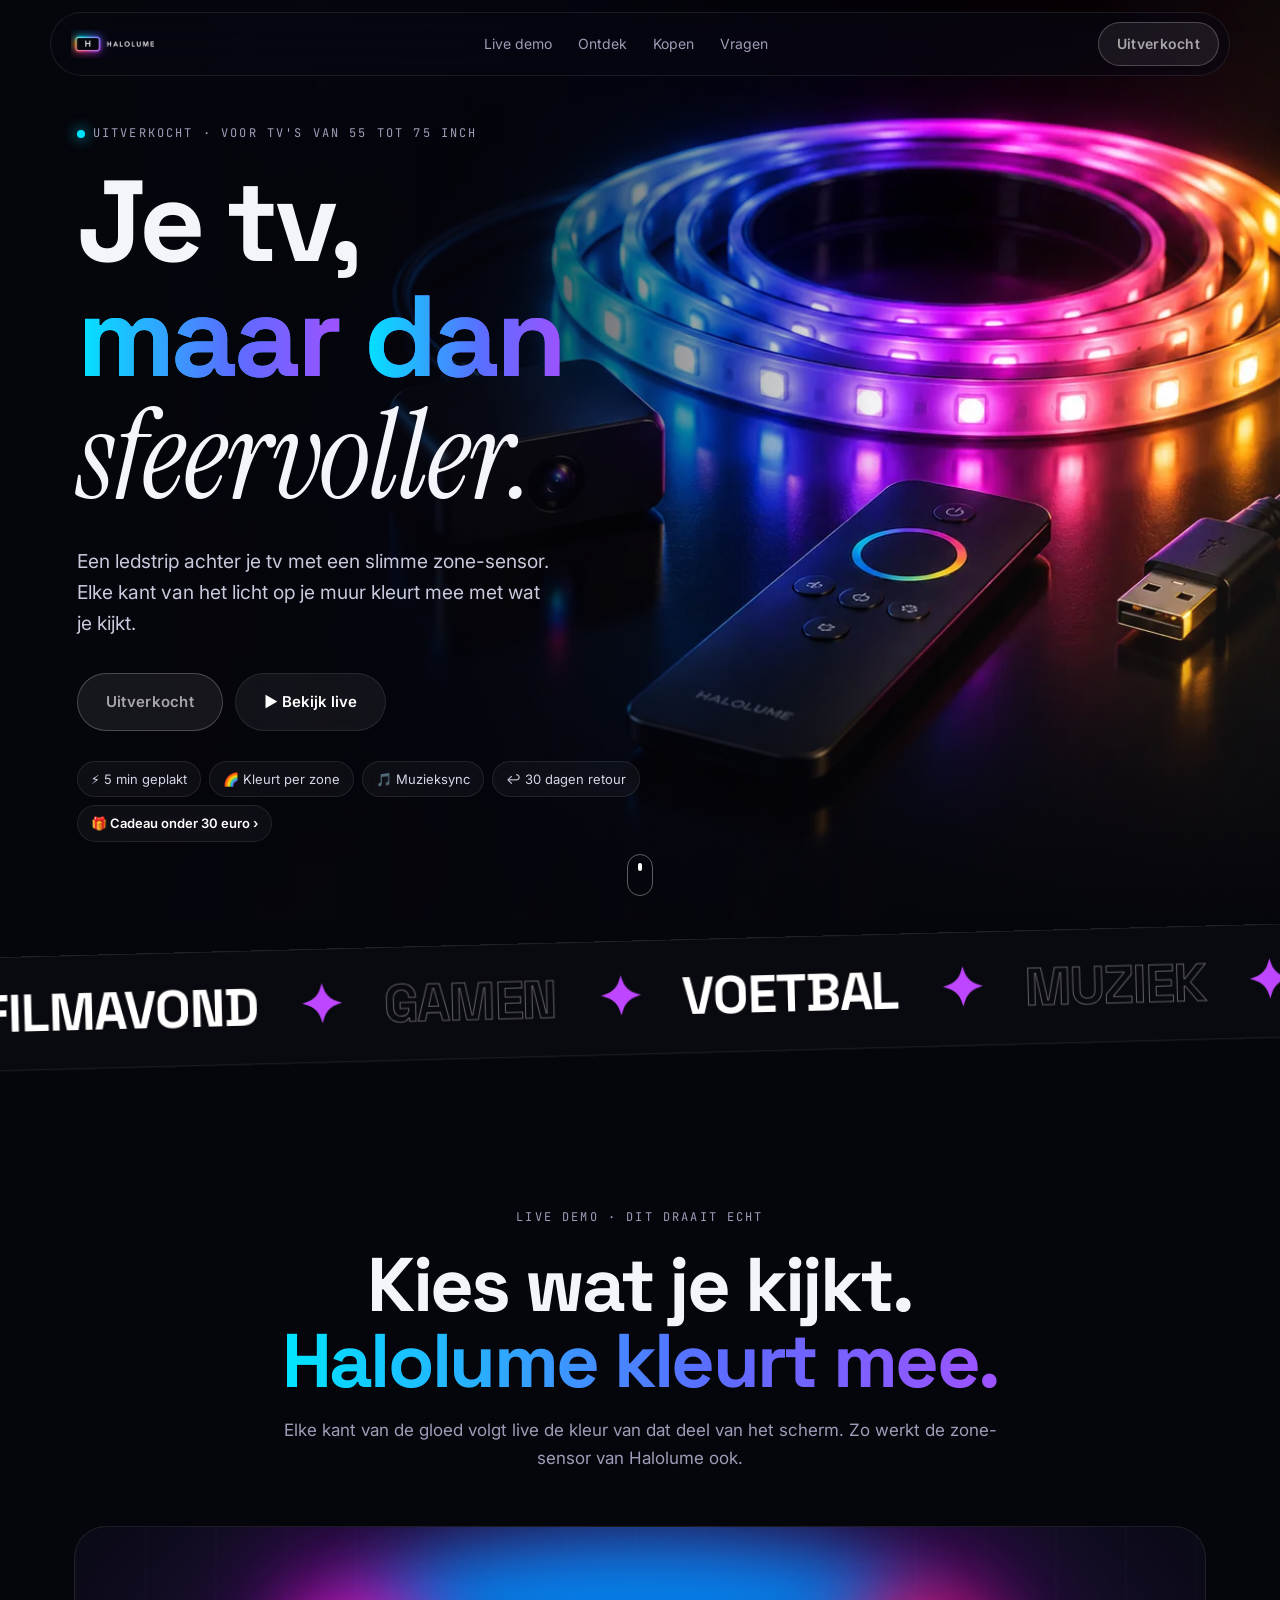
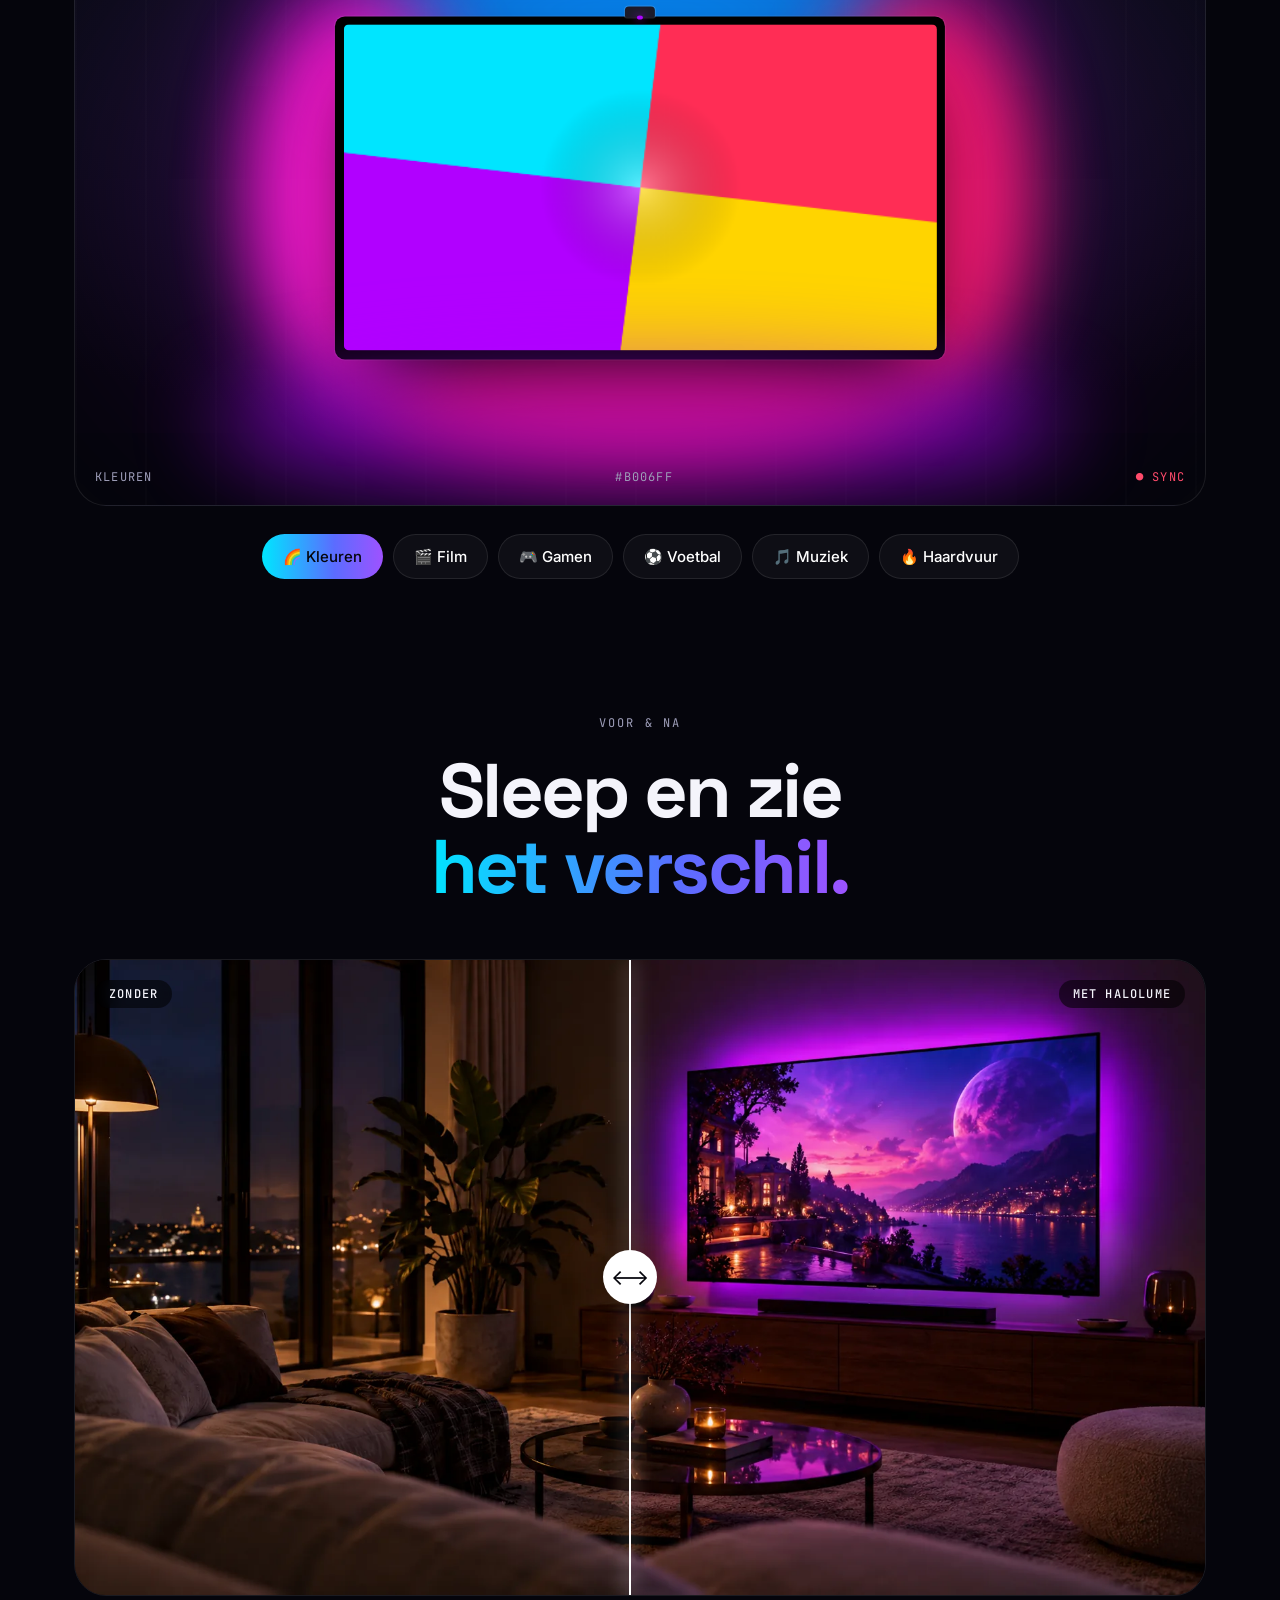
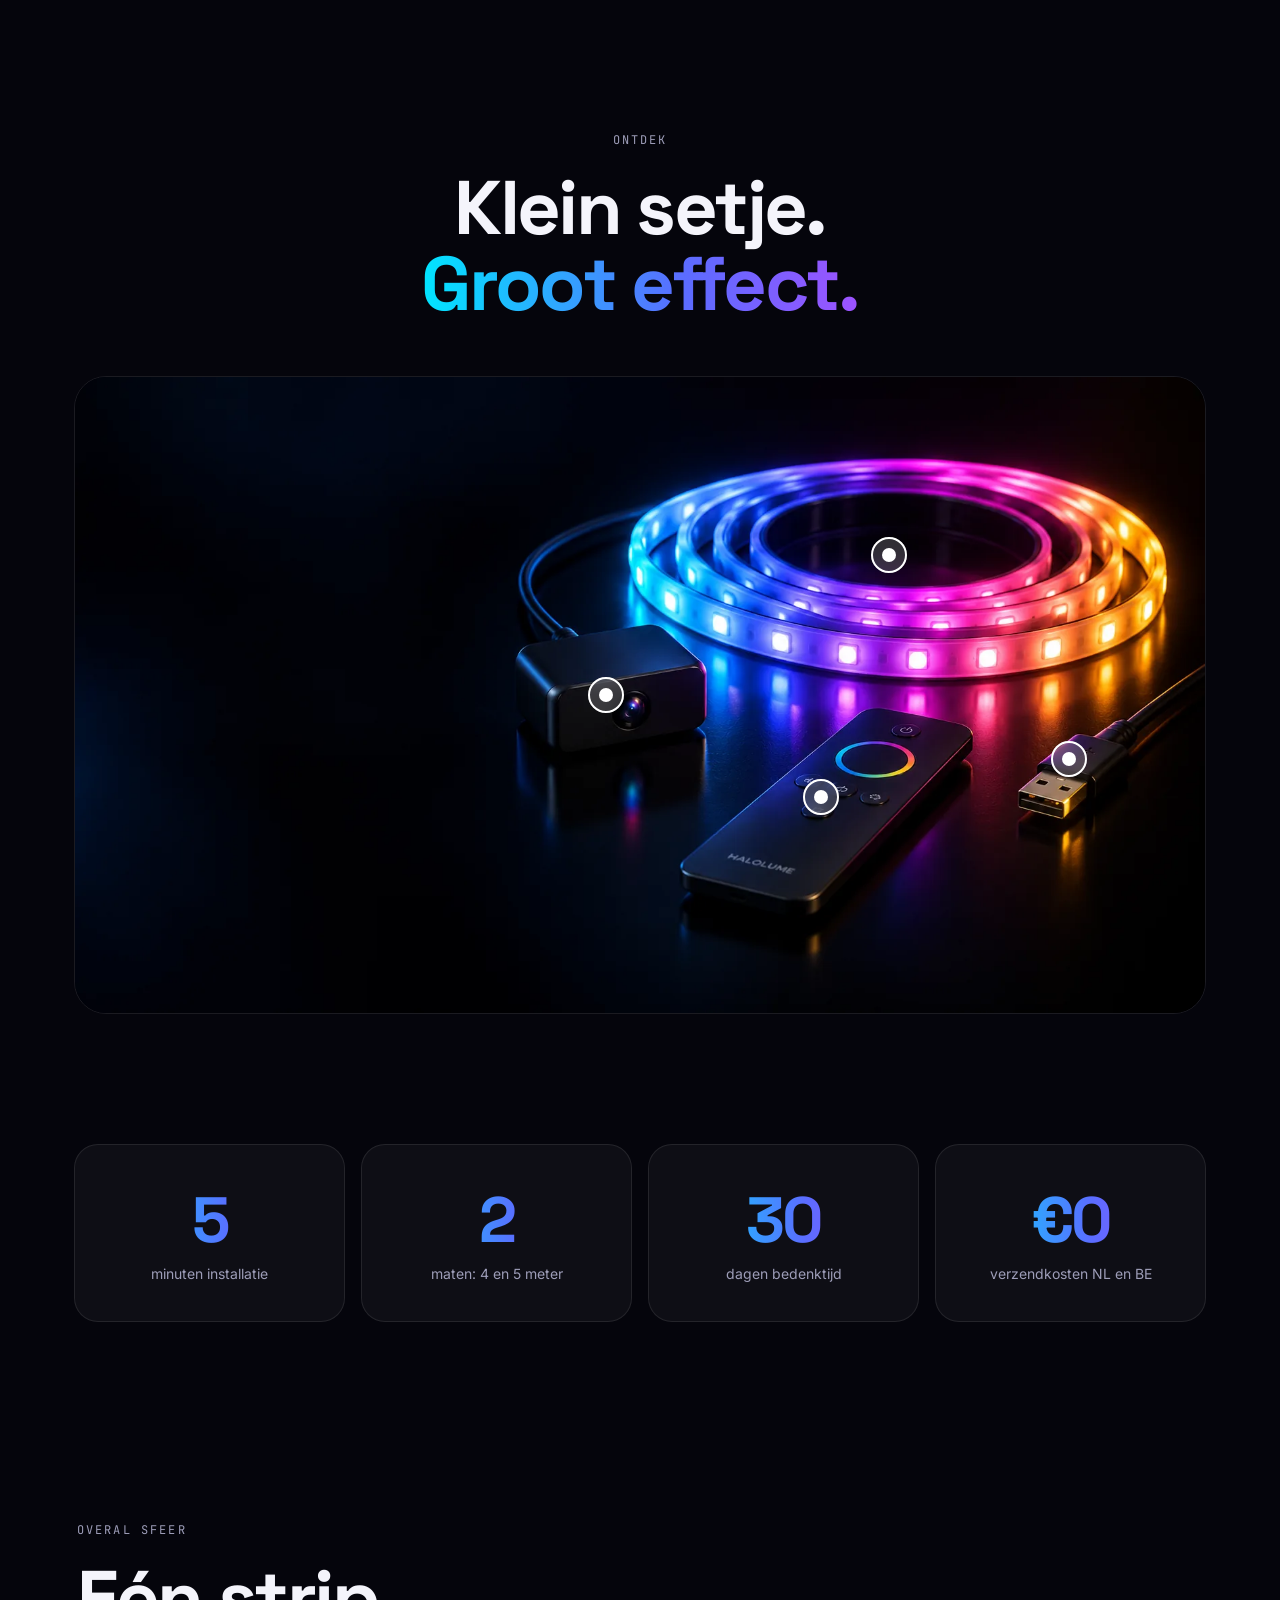
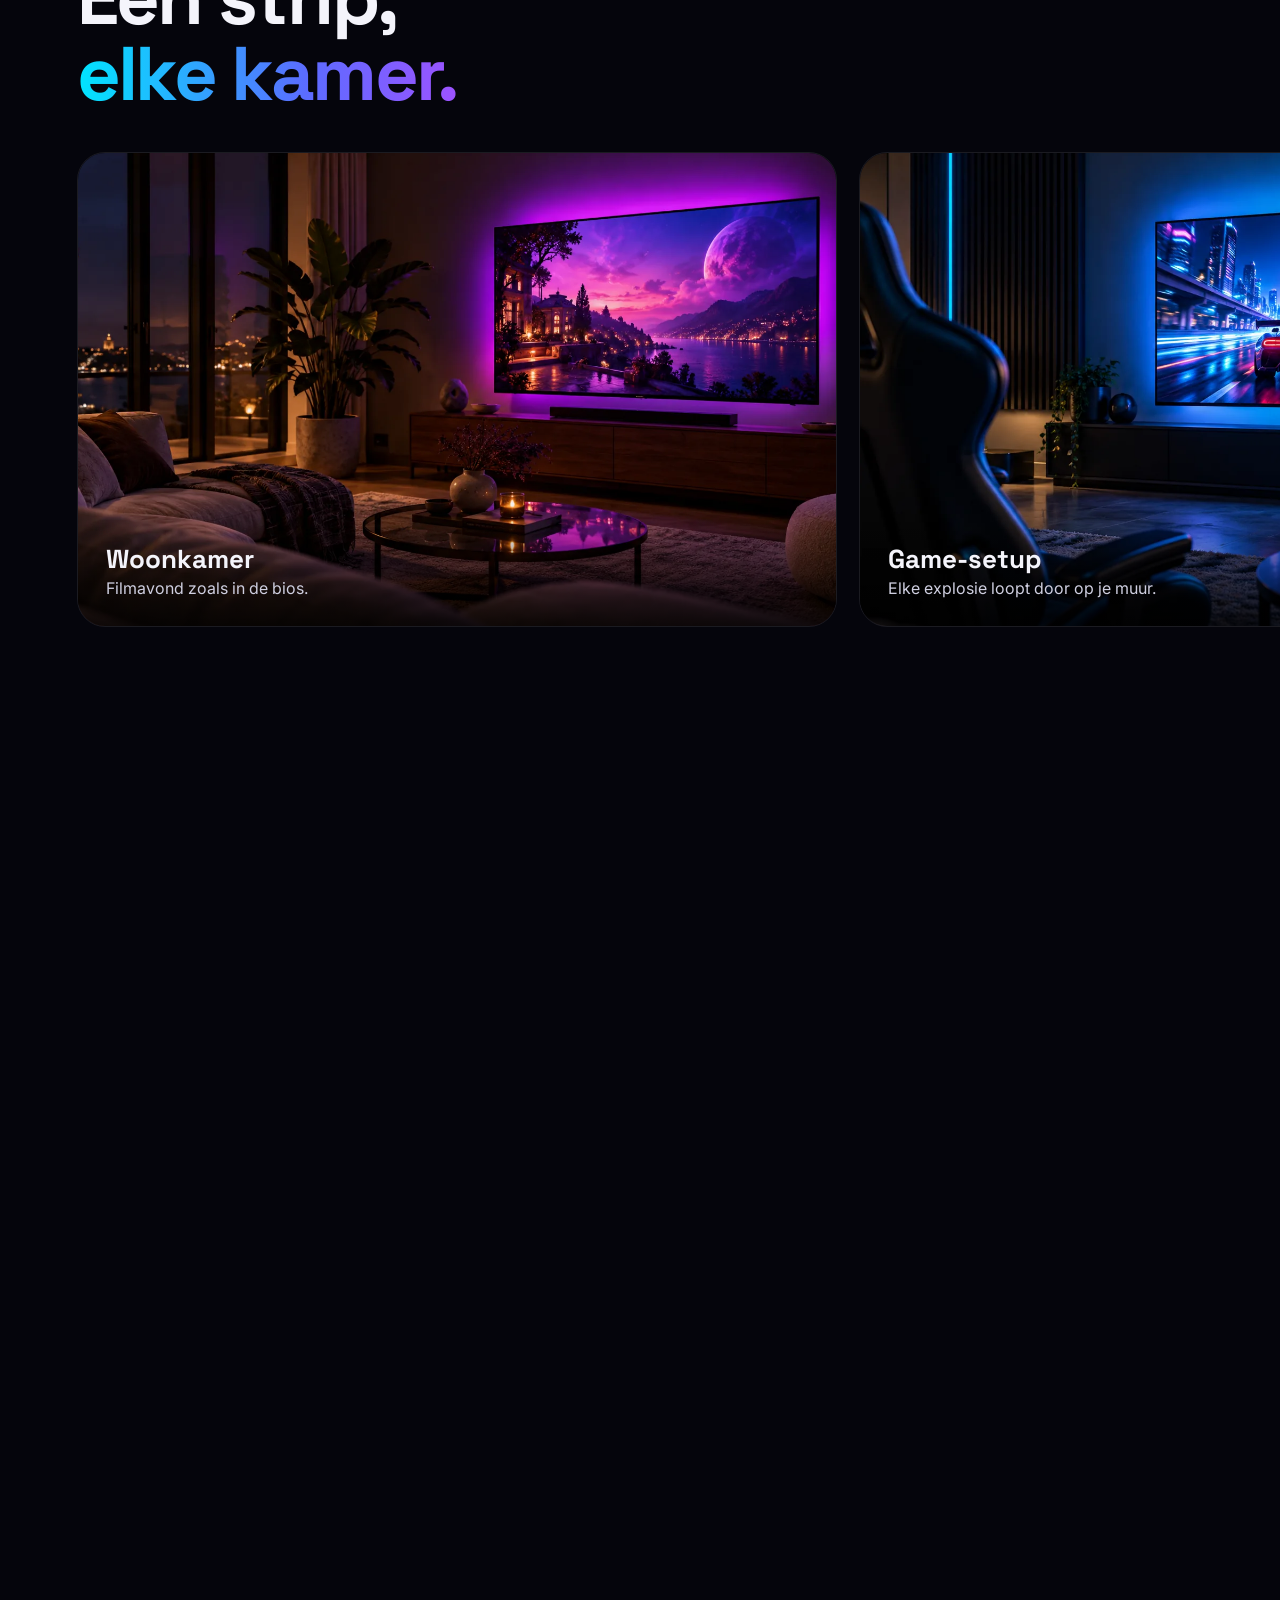
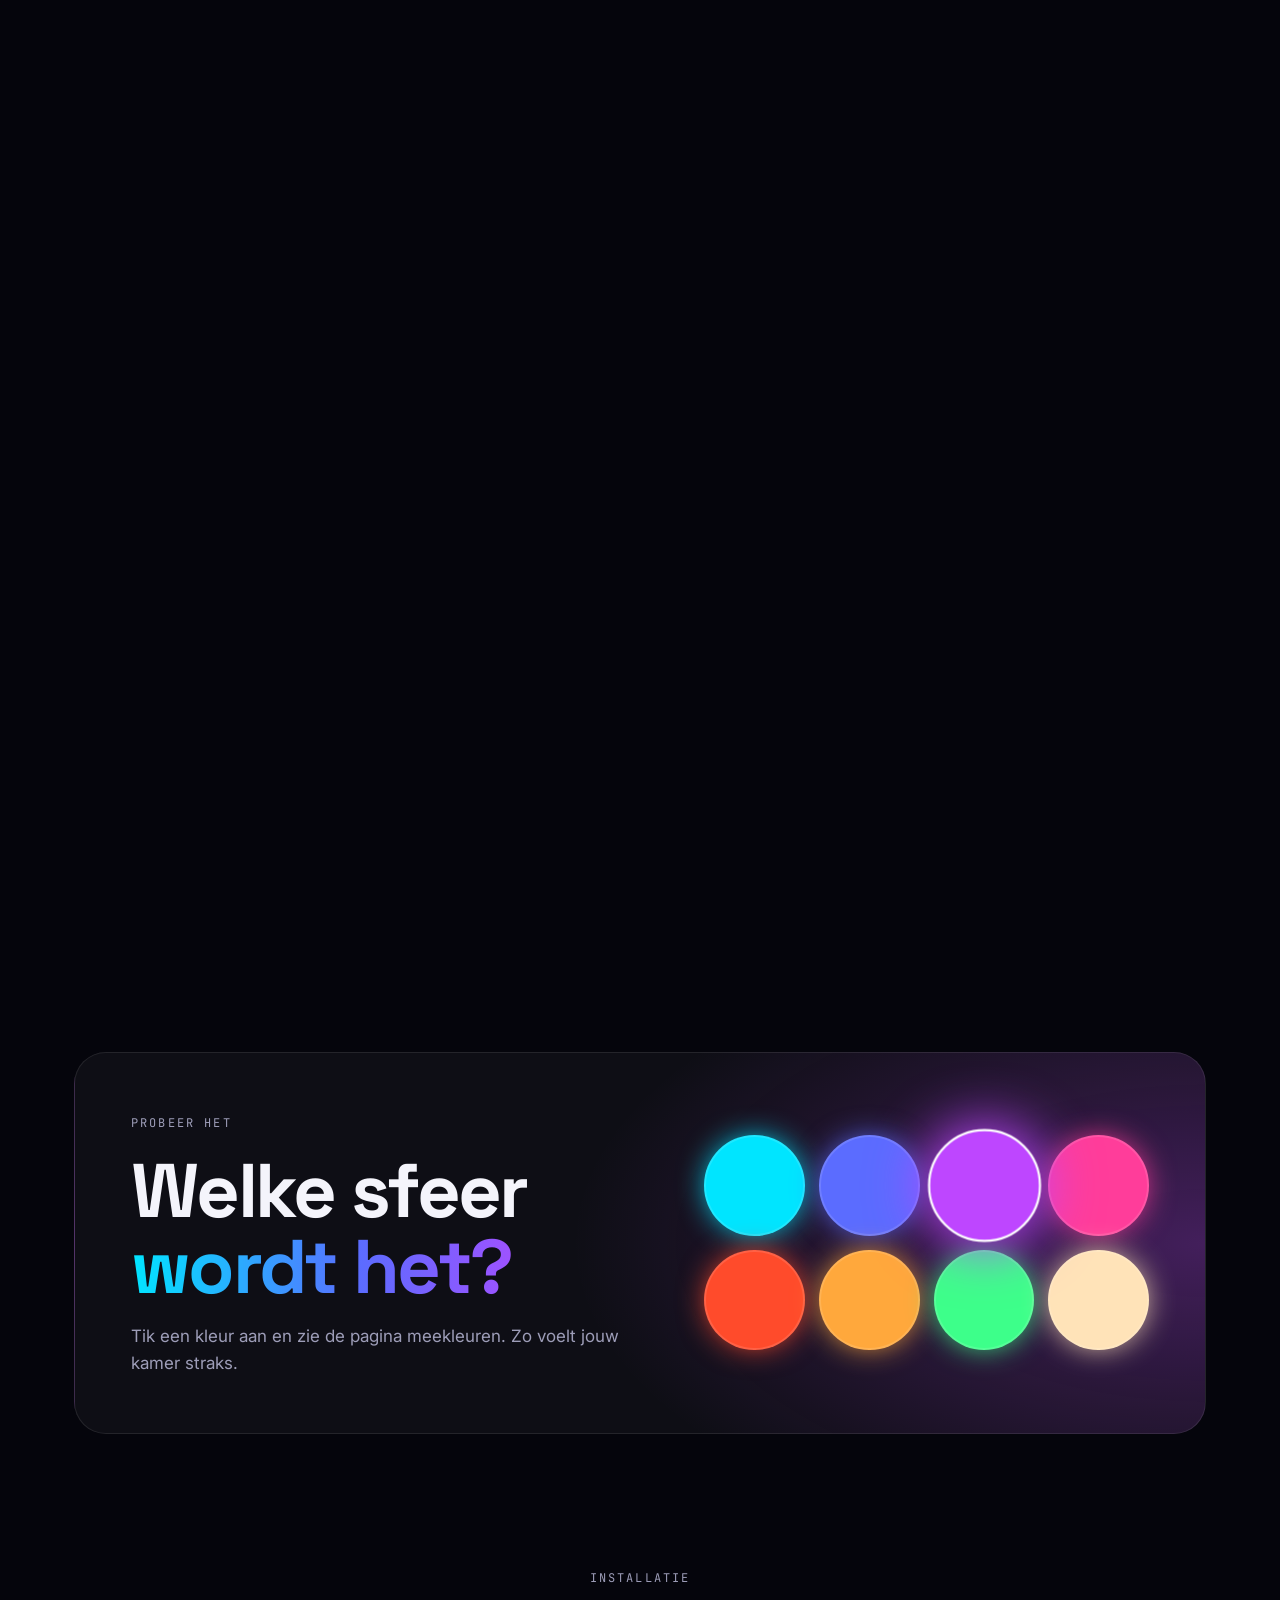
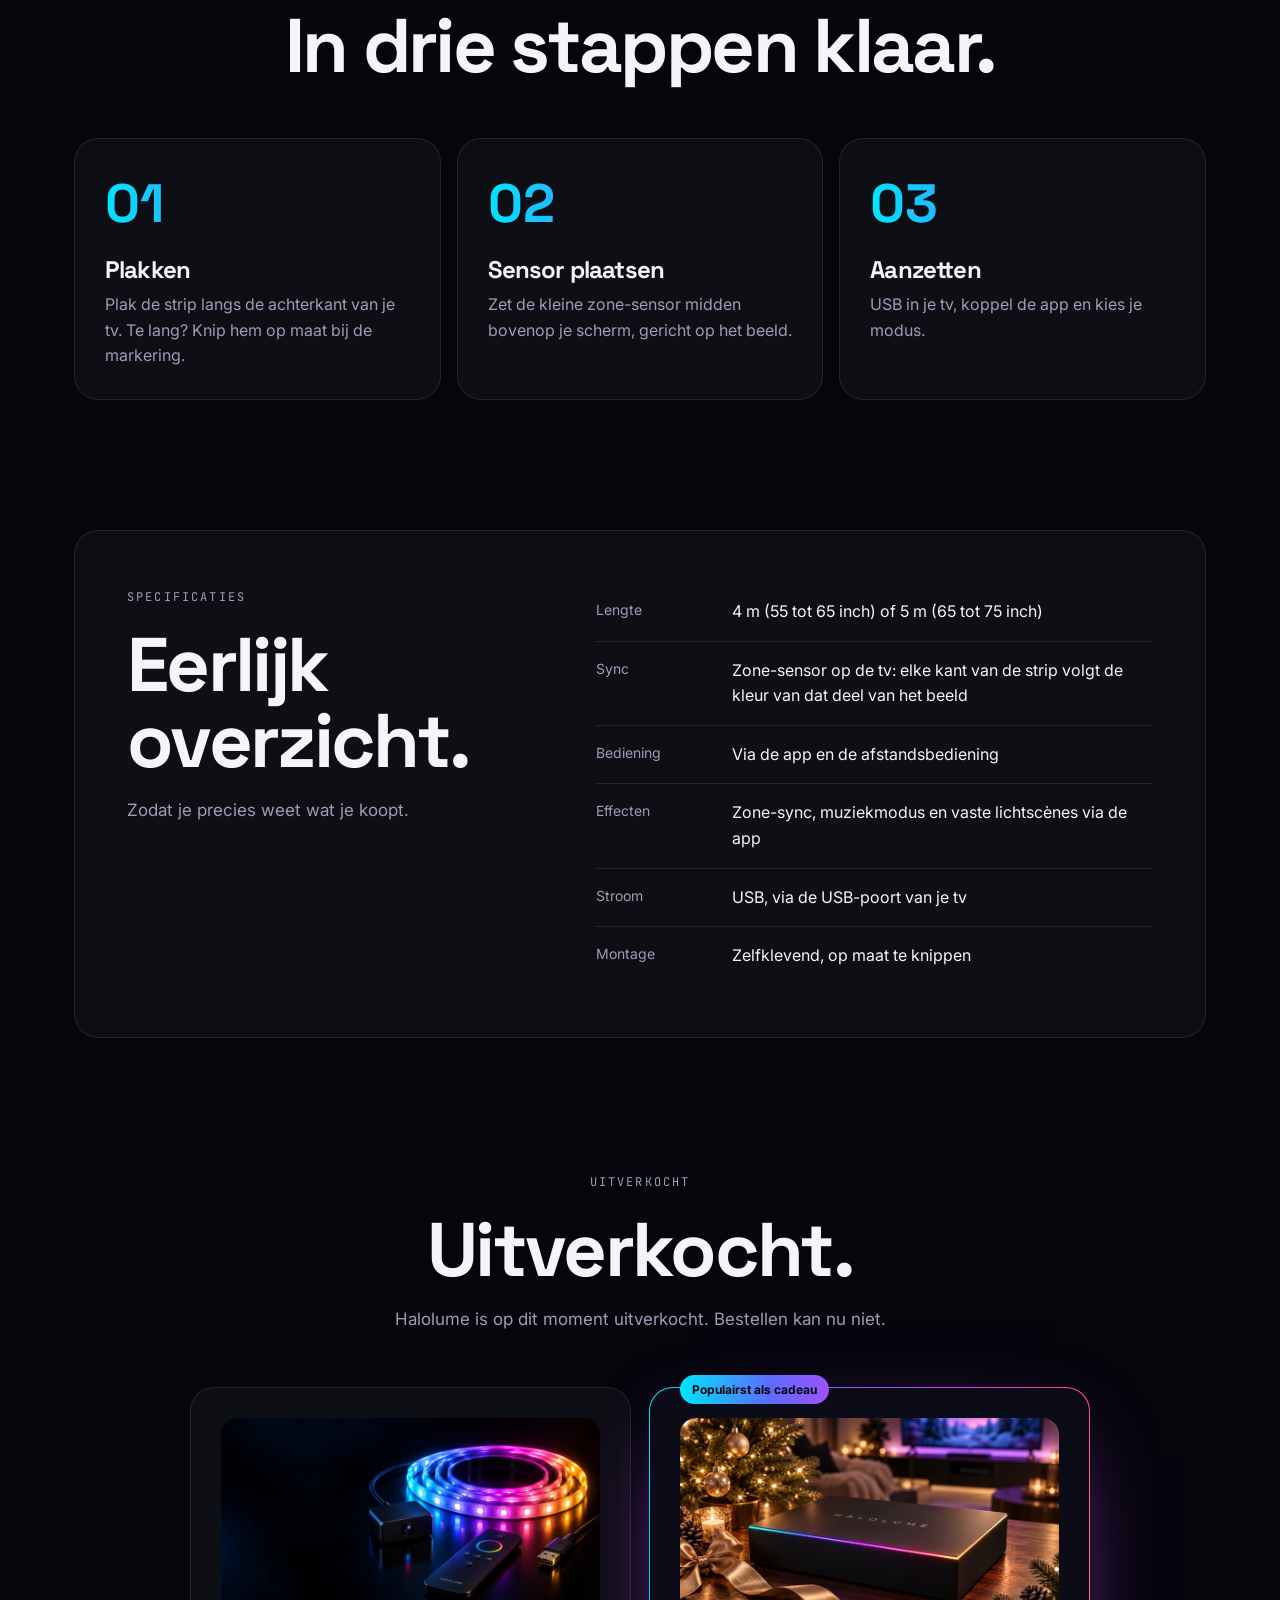
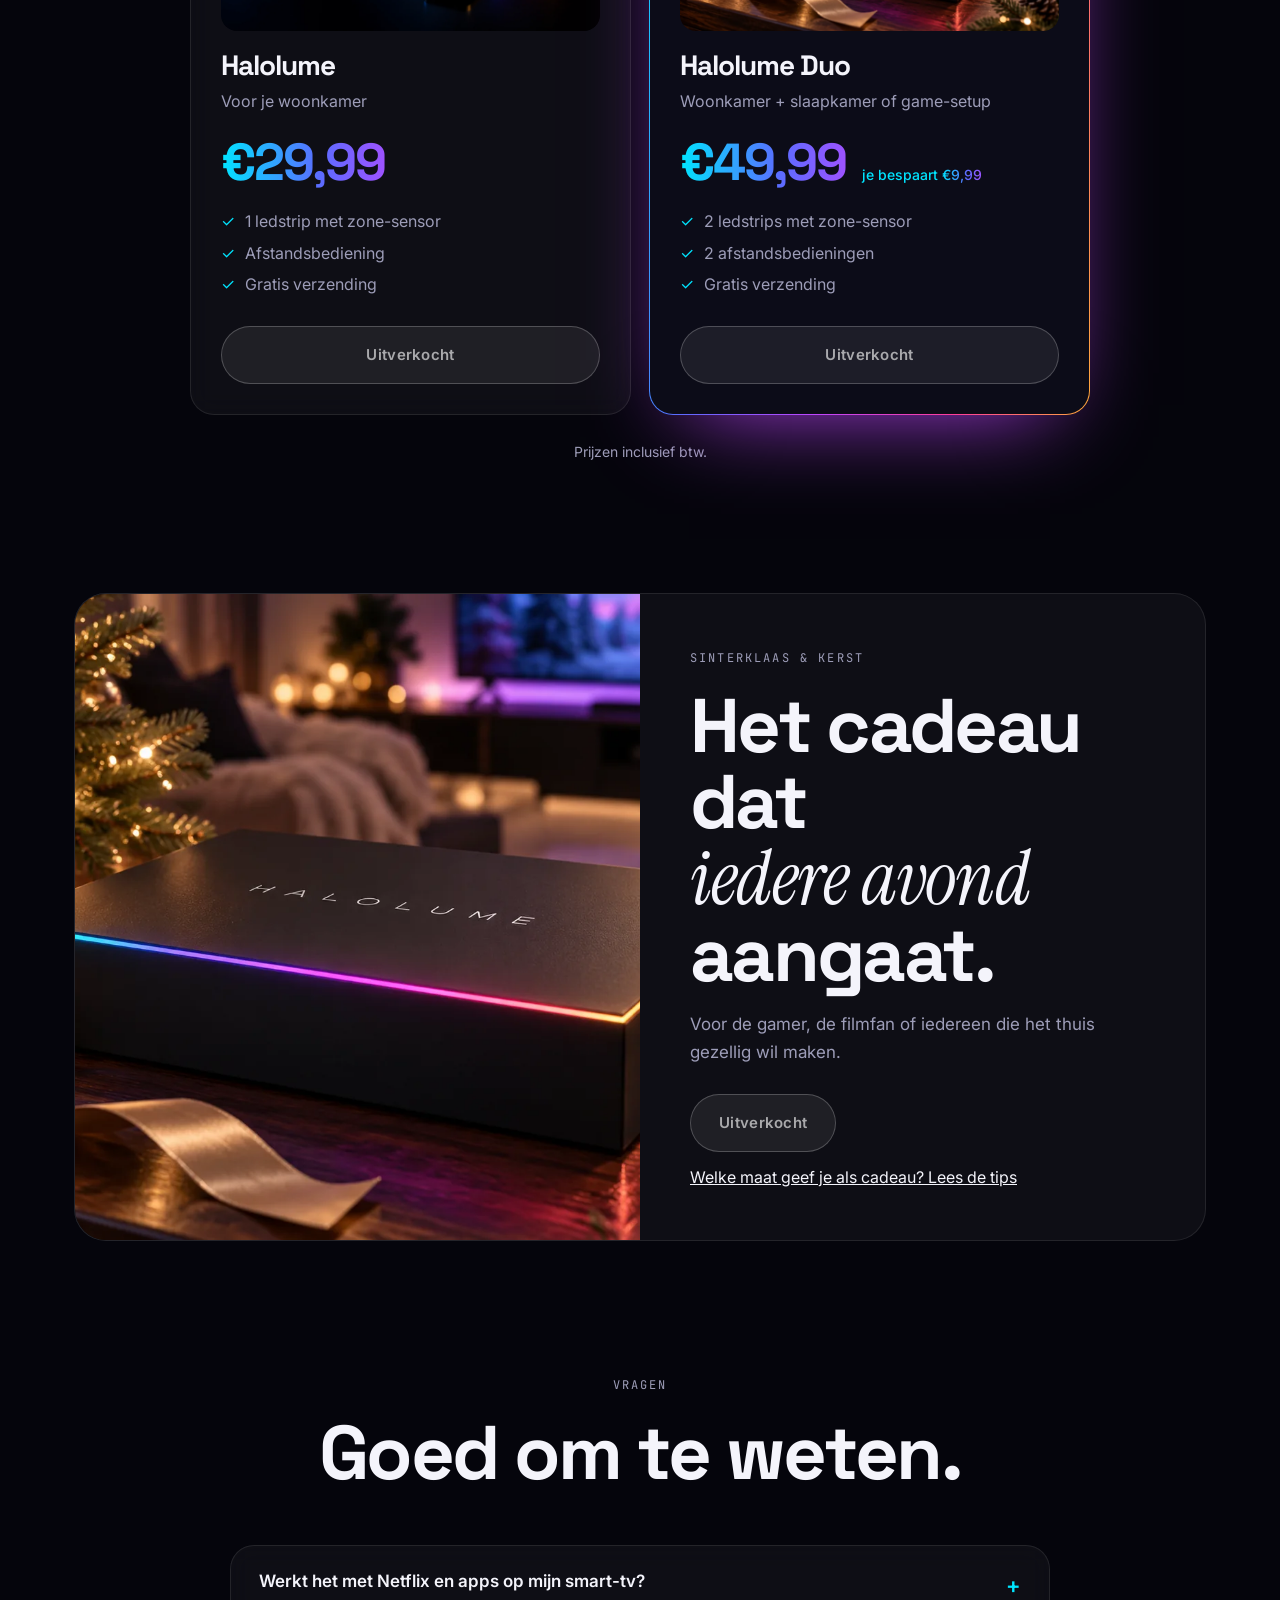
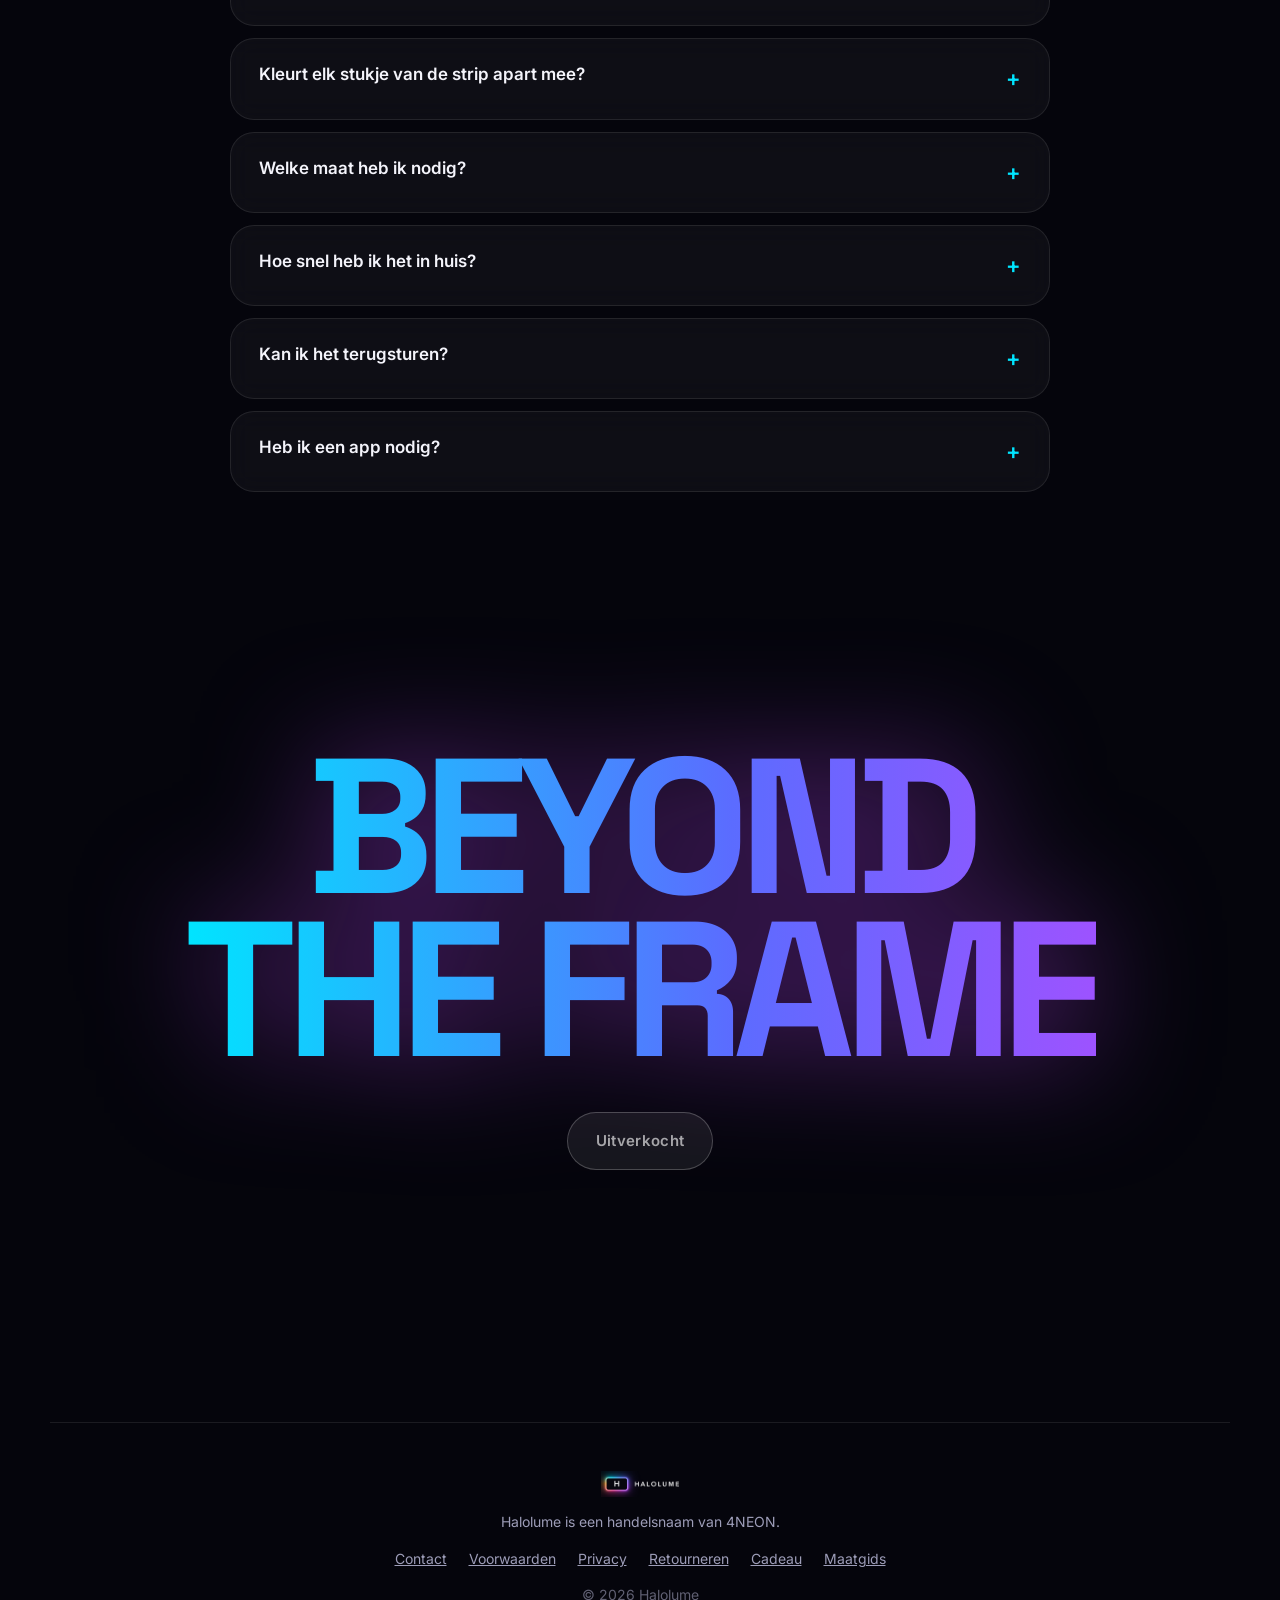
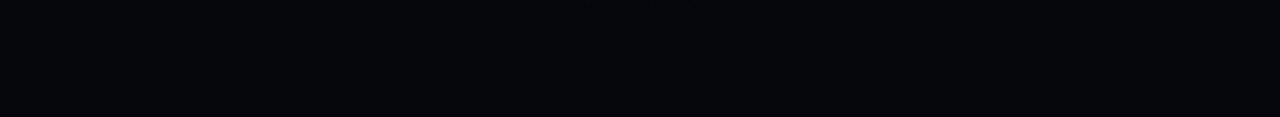
==== commit 0c2c23ba: "Overal uitverkocht: koopknoppen en winkelmandlinks weg, structured data OutOfStock (verzoek Nick 13 " ====
--- a/index.html
+++ b/index.html
@@ -4,19 +4,19 @@
 <meta charset="utf-8">
 <meta name="viewport" content="width=device-width,initial-scale=1,viewport-fit=cover">
 <title>Halolume · Tv-ledstrip die meekleurt met je beeld</title>
-<meta name="description" content="Halolume tv-ledstrip met kleursensor: het licht achter je tv kleurt mee met film, game en sport. In 5 minuten geplakt. Vanaf €29,99.">
+<meta name="description" content="Halolume tv-ledstrip met kleursensor: het licht achter je tv kleurt mee met film, game en sport. In 5 minuten geplakt. Op dit moment uitverkocht.">
 <meta name="theme-color" content="#05050c">
 <link rel="icon" href="favicon.png">
 <link rel="apple-touch-icon" href="apple-touch-icon.png">
 <meta property="og:title" content="Halolume · Je tv, maar dan sfeervoller">
-<meta property="og:description" content="Tv-ledstrip die meekleurt met je beeld. Vanaf €29,99.">
+<meta property="og:description" content="Tv-ledstrip die meekleurt met je beeld. Op dit moment uitverkocht.">
 <meta property="og:image" content="https://halolume.nl/img/og.jpg">
 <link rel="preconnect" href="https://fonts.googleapis.com">
 <link rel="preconnect" href="https://fonts.gstatic.com" crossorigin>
 <link href="https://fonts.googleapis.com/css2?family=Space+Grotesk:wght@400;500;600;700&family=Inter:wght@400;500;600&family=JetBrains+Mono:wght@500&family=Instrument+Serif:ital@1&display=swap" rel="stylesheet">
-<link rel="stylesheet" href="css/halo.css?v=14">
-<script type="application/ld+json">{"@context": "https://schema.org", "@type": "Product", "name": "Halolume tv-ledstrip met zone-sensor", "description": "Ledstrip voor achter de tv met kleursensor: het licht kleurt per zone mee met film, game en sport. Zelfklevend, 4 of 5 meter, op maat te knippen, met afstandsbediening en gratis app.", "brand": {"@type": "Brand", "name": "Halolume"}, "image": ["https://halolume.nl/img/og.jpg", "https://halolume.nl/img/hero.webp", "https://halolume.nl/img/doos.webp"], "url": "https://halolume.nl/", "offers": {"@type": "AggregateOffer", "priceCurrency": "EUR", "lowPrice": "29.99", "highPrice": "49.99", "offerCount": 2, "offers": [{"@type": "Offer", "name": "Halolume", "price": "29.99", "priceCurrency": "EUR", "availability": "https://schema.org/InStock", "url": "https://halolume.nl/#kopen", "itemCondition": "https://schema.org/NewCondition", "shippingDetails": [{"@type": "OfferShippingDetails", "shippingRate": {"@type": "MonetaryAmount", "value": 0, "currency": "EUR"}, "shippingDestination": {"@type": "DefinedRegion", "addressCountry": "NL"}}, {"@type": "OfferShippingDetails", "shippingRate": {"@type": "MonetaryAmount", "value": 0, "currency": "EUR"}, "shippingDestination": {"@type": "DefinedRegion", "addressCountry": "BE"}}], "hasMerchantReturnPolicy": {"@type": "MerchantReturnPolicy", "applicableCountry": ["NL", "BE"], "returnPolicyCategory": "https://schema.org/MerchantReturnFiniteReturnWindow", "merchantReturnDays": 30, "returnMethod": "https://schema.org/ReturnByMail", "returnFees": "https://schema.org/ReturnFeesCustomerResponsibility"}}, {"@type": "Offer", "name": "Halolume Duo", "price": "49.99", "priceCurrency": "EUR", "availability": "https://schema.org/InStock", "url": "https://halolume.nl/#kopen", "itemCondition": "https://schema.org/NewCondition", "shippingDetails": [{"@type": "OfferShippingDetails", "shippingRate": {"@type": "MonetaryAmount", "value": 0, "currency": "EUR"}, "shippingDestination": {"@type": "DefinedRegion", "addressCountry": "NL"}}, {"@type": "OfferShippingDetails", "shippingRate": {"@type": "MonetaryAmount", "value": 0, "currency": "EUR"}, "shippingDestination": {"@type": "DefinedRegion", "addressCountry": "BE"}}], "hasMerchantReturnPolicy": {"@type": "MerchantReturnPolicy", "applicableCountry": ["NL", "BE"], "returnPolicyCategory": "https://schema.org/MerchantReturnFiniteReturnWindow", "merchantReturnDays": 30, "returnMethod": "https://schema.org/ReturnByMail", "returnFees": "https://schema.org/ReturnFeesCustomerResponsibility"}}]}}</script>
-<script type="application/ld+json">{"@context": "https://schema.org", "@type": "FAQPage", "mainEntity": [{"@type": "Question", "name": "Werkt het met Netflix en apps op mijn smart-tv?", "acceptedAnswer": {"@type": "Answer", "text": "Ja. De sensor kijkt naar het scherm zelf, dus het maakt niet uit waar het beeld vandaan komt: apps, decoder, console of laptop."}}, {"@type": "Question", "name": "Kleurt elk stukje van de strip apart mee?", "acceptedAnswer": {"@type": "Answer", "text": "Ja. De sensor leest het beeld in meerdere zones. Staat er links iets geels en rechts iets paars, dan kleurt de strip links geel en rechts paars."}}, {"@type": "Question", "name": "Welke maat heb ik nodig?", "acceptedAnswer": {"@type": "Answer", "text": "Voor 55 tot 65 inch kies je 4 meter, voor 65 tot 75 inch 5 meter. Te lang is geen probleem, de strip is op maat te knippen. Maattabel per inch."}}, {"@type": "Question", "name": "Hoe snel heb ik het in huis?", "acceptedAnswer": {"@type": "Answer", "text": "We verzenden zo snel mogelijk. Zodra je pakket onderweg is, krijg je een mail met de track-and-trace-code."}}, {"@type": "Question", "name": "Kan ik het terugsturen?", "acceptedAnswer": {"@type": "Answer", "text": "Je hebt 30 dagen bedenktijd. Lees de voorwaarden op de retourpagina."}}, {"@type": "Question", "name": "Heb ik een app nodig?", "acceptedAnswer": {"@type": "Answer", "text": "Met de gratis app stel je kleuren, scènes en de sync in. Je kunt ook veel met de afstandsbediening doen."}}]}</script>
+<link rel="stylesheet" href="css/halo.css?v=15">
+<script type="application/ld+json">{"@context": "https://schema.org", "@type": "Product", "name": "Halolume tv-ledstrip met zone-sensor", "description": "Ledstrip voor achter de tv met kleursensor: het licht kleurt per zone mee met film, game en sport. Zelfklevend, 4 of 5 meter, op maat te knippen, met afstandsbediening en gratis app.", "brand": {"@type": "Brand", "name": "Halolume"}, "image": ["https://halolume.nl/img/og.jpg", "https://halolume.nl/img/hero.webp", "https://halolume.nl/img/doos.webp"], "url": "https://halolume.nl/", "offers": {"@type": "AggregateOffer", "priceCurrency": "EUR", "lowPrice": "29.99", "highPrice": "49.99", "offerCount": 2, "offers": [{"@type": "Offer", "name": "Halolume", "price": "29.99", "priceCurrency": "EUR", "availability": "https://schema.org/OutOfStock", "url": "https://halolume.nl/#kopen", "itemCondition": "https://schema.org/NewCondition", "shippingDetails": [{"@type": "OfferShippingDetails", "shippingRate": {"@type": "MonetaryAmount", "value": 0, "currency": "EUR"}, "shippingDestination": {"@type": "DefinedRegion", "addressCountry": "NL"}}, {"@type": "OfferShippingDetails", "shippingRate": {"@type": "MonetaryAmount", "value": 0, "currency": "EUR"}, "shippingDestination": {"@type": "DefinedRegion", "addressCountry": "BE"}}], "hasMerchantReturnPolicy": {"@type": "MerchantReturnPolicy", "applicableCountry": ["NL", "BE"], "returnPolicyCategory": "https://schema.org/MerchantReturnFiniteReturnWindow", "merchantReturnDays": 30, "returnMethod": "https://schema.org/ReturnByMail", "returnFees": "https://schema.org/ReturnFeesCustomerResponsibility"}}, {"@type": "Offer", "name": "Halolume Duo", "price": "49.99", "priceCurrency": "EUR", "availability": "https://schema.org/OutOfStock", "url": "https://halolume.nl/#kopen", "itemCondition": "https://schema.org/NewCondition", "shippingDetails": [{"@type": "OfferShippingDetails", "shippingRate": {"@type": "MonetaryAmount", "value": 0, "currency": "EUR"}, "shippingDestination": {"@type": "DefinedRegion", "addressCountry": "NL"}}, {"@type": "OfferShippingDetails", "shippingRate": {"@type": "MonetaryAmount", "value": 0, "currency": "EUR"}, "shippingDestination": {"@type": "DefinedRegion", "addressCountry": "BE"}}], "hasMerchantReturnPolicy": {"@type": "MerchantReturnPolicy", "applicableCountry": ["NL", "BE"], "returnPolicyCategory": "https://schema.org/MerchantReturnFiniteReturnWindow", "merchantReturnDays": 30, "returnMethod": "https://schema.org/ReturnByMail", "returnFees": "https://schema.org/ReturnFeesCustomerResponsibility"}}]}}</script>
+<script type="application/ld+json">{"@context": "https://schema.org", "@type": "FAQPage", "mainEntity": [{"@type": "Question", "name": "Werkt het met Netflix en apps op mijn smart-tv?", "acceptedAnswer": {"@type": "Answer", "text": "Ja. De sensor kijkt naar het scherm zelf, dus het maakt niet uit waar het beeld vandaan komt: apps, decoder, console of laptop."}}, {"@type": "Question", "name": "Kleurt elk stukje van de strip apart mee?", "acceptedAnswer": {"@type": "Answer", "text": "Ja. De sensor leest het beeld in meerdere zones. Staat er links iets geels en rechts iets paars, dan kleurt de strip links geel en rechts paars."}}, {"@type": "Question", "name": "Welke maat heb ik nodig?", "acceptedAnswer": {"@type": "Answer", "text": "Voor 55 tot 65 inch kies je 4 meter, voor 65 tot 75 inch 5 meter. Te lang is geen probleem, de strip is op maat te knippen. Maattabel per inch."}}, {"@type": "Question", "name": "Hoe snel heb ik het in huis?", "acceptedAnswer": {"@type": "Answer", "text": "Halolume is op dit moment uitverkocht. Bestellen kan nu niet."}}, {"@type": "Question", "name": "Kan ik het terugsturen?", "acceptedAnswer": {"@type": "Answer", "text": "Je hebt 30 dagen bedenktijd. Lees de voorwaarden op de retourpagina."}}, {"@type": "Question", "name": "Heb ik een app nodig?", "acceptedAnswer": {"@type": "Answer", "text": "Met de gratis app stel je kleuren, scènes en de sync in. Je kunt ook veel met de afstandsbediening doen."}}]}</script>
 <script defer src="https://stats.1v1battles.com/nv.js" data-website-id="e27e5529-a10d-410b-ab31-af213f4f1131"></script>
 </head>
 <body class="go">
@@ -34,7 +34,7 @@
     <a href="#kopen">Kopen</a>
     <a href="#faq">Vragen</a>
   </nav>
-  <a href="#kopen" class="btn btn-white btn-small">Bestel · €29,99</a>
+  <span class="btn btn-sold btn-small" aria-disabled="true">Uitverkocht</span>
 </header>
 
 <main>
@@ -47,11 +47,11 @@
   </div>
 
   <div class="hero-copy">
-    <p class="eyebrow"><span class="dot"></span> Nieuw · voor tv's van 55 tot 75 inch</p>
+    <p class="eyebrow"><span class="dot"></span> Uitverkocht · voor tv's van 55 tot 75 inch</p>
     <h1 class="split">Je tv,<br><span class="grad">maar dan</span><br><span class="serif">sfeervoller.</span></h1>
     <p class="lead">Een ledstrip achter je tv met een slimme zone-sensor. Elke kant van het licht op je muur kleurt mee met wat je kijkt.</p>
     <div class="cta-row">
-      <a href="#kopen" class="btn btn-glow magnet">Bestel nu · €29,99</a>
+      <span class="btn btn-sold" aria-disabled="true">Uitverkocht</span>
       <a href="#demo" class="btn btn-ghost magnet">▶ Bekijk live</a>
     </div>
     <ul class="hero-chips">
@@ -213,13 +213,9 @@
 <!-- KOPEN -->
 <section class="section" id="kopen">
   <div class="section-head reveal">
-    <p class="eyebrow">Bestellen</p>
-    <h2>Kies je set.</h2>
-    <p class="sub">Gratis verzending in Nederland en België · iDEAL, Bancontact of creditcard.</p>
-  </div>
-  <div class="size-toggle reveal" role="radiogroup" aria-label="Tv-formaat">
-    <button class="size active" data-size="4m" role="radio" aria-checked="true">55 tot 65 inch <small>4 meter</small></button>
-    <button class="size" data-size="5m" role="radio" aria-checked="false">65 tot 75 inch <small>5 meter</small></button>
+    <p class="eyebrow">Uitverkocht</p>
+    <h2>Uitverkocht.</h2>
+    <p class="sub">Halolume is op dit moment uitverkocht. Bestellen kan nu niet.</p>
   </div>
   <div class="offers">
     <article class="offer card tilt reveal">
@@ -228,7 +224,7 @@
       <p class="for">Voor je woonkamer</p>
       <p class="price"><span data-price="single">€29,99</span></p>
       <ul><li>1 ledstrip met zone-sensor</li><li>Afstandsbediening</li><li>Gratis verzending</li></ul>
-      <a class="btn btn-ghost buy" data-pack="single" href="#">In winkelmand</a>
+      <span class="btn btn-sold" aria-disabled="true">Uitverkocht</span>
     </article>
     <article class="offer card featured tilt reveal">
       <span class="badge">Populairst als cadeau</span>
@@ -237,10 +233,10 @@
       <p class="for">Woonkamer + slaapkamer of game-setup</p>
       <p class="price"><span data-price="duo">€49,99</span> <small>je bespaart <span data-save>€9,99</span></small></p>
       <ul><li>2 ledstrips met zone-sensor</li><li>2 afstandsbedieningen</li><li>Gratis verzending</li></ul>
-      <a class="btn btn-glow buy" data-pack="duo" href="#">In winkelmand</a>
+      <span class="btn btn-sold" aria-disabled="true">Uitverkocht</span>
     </article>
   </div>
-  <p class="fine">Prijzen inclusief btw. Bestel op tijd voor Sinterklaas en kerst.</p>
+  <p class="fine">Prijzen inclusief btw.</p>
 </section>
 
 <!-- CADEAU -->
@@ -251,7 +247,7 @@
       <p class="eyebrow">Sinterklaas & kerst</p>
       <h2>Het cadeau dat<br><span class="serif">iedere avond</span> aangaat.</h2>
       <p class="sub">Voor de gamer, de filmfan of iedereen die het thuis gezellig wil maken.</p>
-      <a href="#kopen" class="btn btn-glow magnet">Bestel als cadeau</a>
+      <span class="btn btn-sold" aria-disabled="true">Uitverkocht</span>
       <p style="margin-top:.8rem"><a href="cadeau.html">Welke maat geef je als cadeau? Lees de tips</a></p>
     </div>
   </div>
@@ -267,7 +263,7 @@
     <details class="card reveal"><summary>Werkt het met Netflix en apps op mijn smart-tv?</summary><p>Ja. De sensor kijkt naar het scherm zelf, dus het maakt niet uit waar het beeld vandaan komt: apps, decoder, console of laptop.</p></details>
     <details class="card reveal"><summary>Kleurt elk stukje van de strip apart mee?</summary><p>Ja. De sensor leest het beeld in meerdere zones. Staat er links iets geels en rechts iets paars, dan kleurt de strip links geel en rechts paars.</p></details>
     <details class="card reveal"><summary>Welke maat heb ik nodig?</summary><p>Voor 55 tot 65 inch kies je 4 meter, voor 65 tot 75 inch 5 meter. Te lang is geen probleem, de strip is op maat te knippen. <a href="welke-maat-ledstrip-tv.html">Maattabel per inch</a>.</p></details>
-    <details class="card reveal"><summary>Hoe snel heb ik het in huis?</summary><p>We verzenden zo snel mogelijk. Zodra je pakket onderweg is, krijg je een mail met de track-and-trace-code.</p></details>
+    <details class="card reveal"><summary>Hoe snel heb ik het in huis?</summary><p>Halolume is op dit moment uitverkocht. Bestellen kan nu niet.</p></details>
     <details class="card reveal"><summary>Kan ik het terugsturen?</summary><p>Je hebt 30 dagen bedenktijd. Lees de voorwaarden op de <a href="retourneren.html">retourpagina</a>.</p></details>
     <details class="card reveal"><summary>Heb ik een app nodig?</summary><p>Met de gratis app stel je kleuren, scènes en de sync in. Je kunt ook veel met de afstandsbediening doen.</p></details>
   </div>
@@ -276,7 +272,7 @@
 <!-- SLOT-CTA -->
 <section class="final">
   <h2 class="final-word">BEYOND<br>THE FRAME</h2>
-  <a href="#kopen" class="btn btn-glow magnet">Bestel Halolume · €29,99</a>
+  <span class="btn btn-sold" aria-disabled="true">Uitverkocht</span>
 </section>
 
 </main>
@@ -288,7 +284,7 @@
   <p class="copy">© 2026 Halolume</p>
 </footer>
 
-<div class="sticky-buy" id="stickyBuy"><span>Halolume · <b data-price="single">€29,99</b></span><a href="#kopen" class="btn btn-glow btn-small">Bestellen</a></div>
+<div class="sticky-buy" id="stickyBuy"><span>Halolume · <b data-price="single">€29,99</b></span><span class="btn btn-sold btn-small" aria-disabled="true">Uitverkocht</span></div>
 
 <script src="js/main.js?v=13"></script>
 </body>
--- a/css/halo.css
+++ b/css/halo.css
@@ -433,3 +433,5 @@
 }
 
 @media(max-width:900px){.legal-body{padding-top:120px}}
+/* uitverkocht (13 nov 2026) */
+.btn-sold{background:rgba(255,255,255,.07);border:1px solid rgba(255,255,255,.22);color:rgba(255,255,255,.62);cursor:not-allowed;box-shadow:none;letter-spacing:.02em}
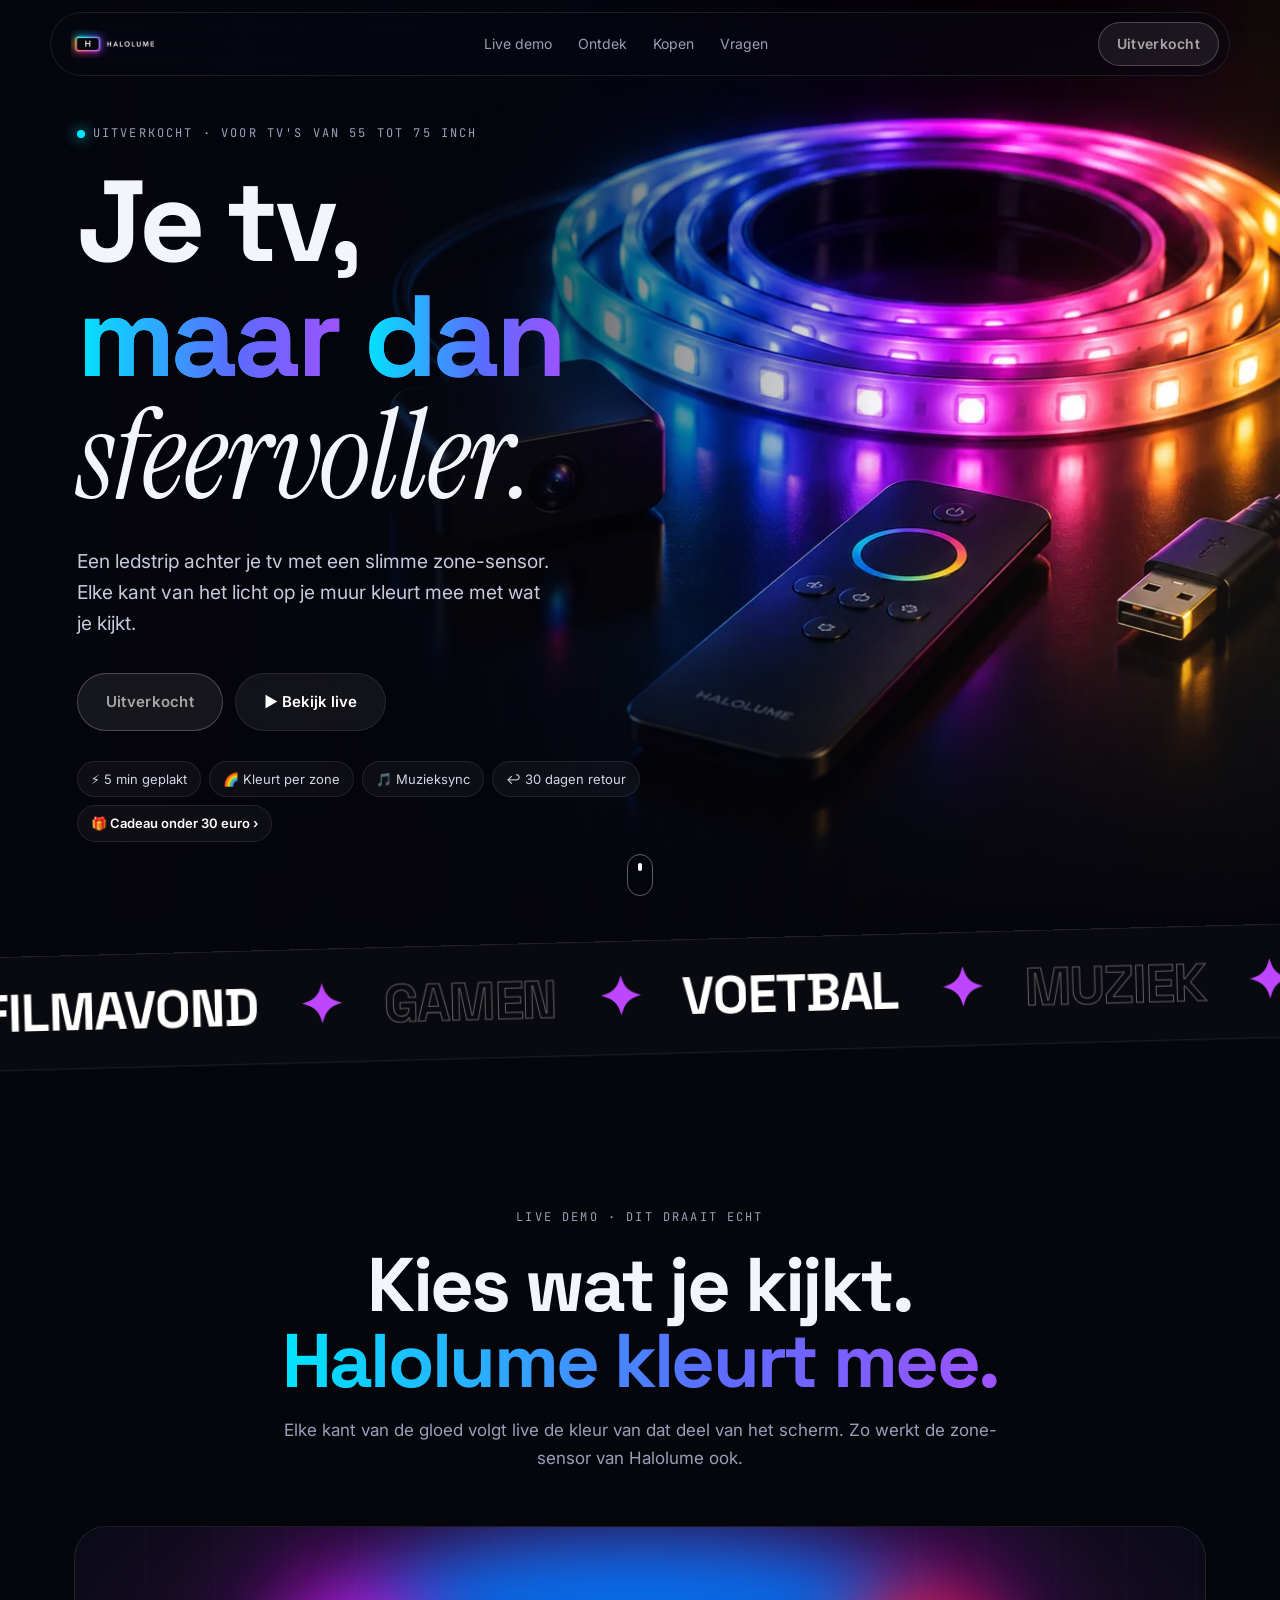
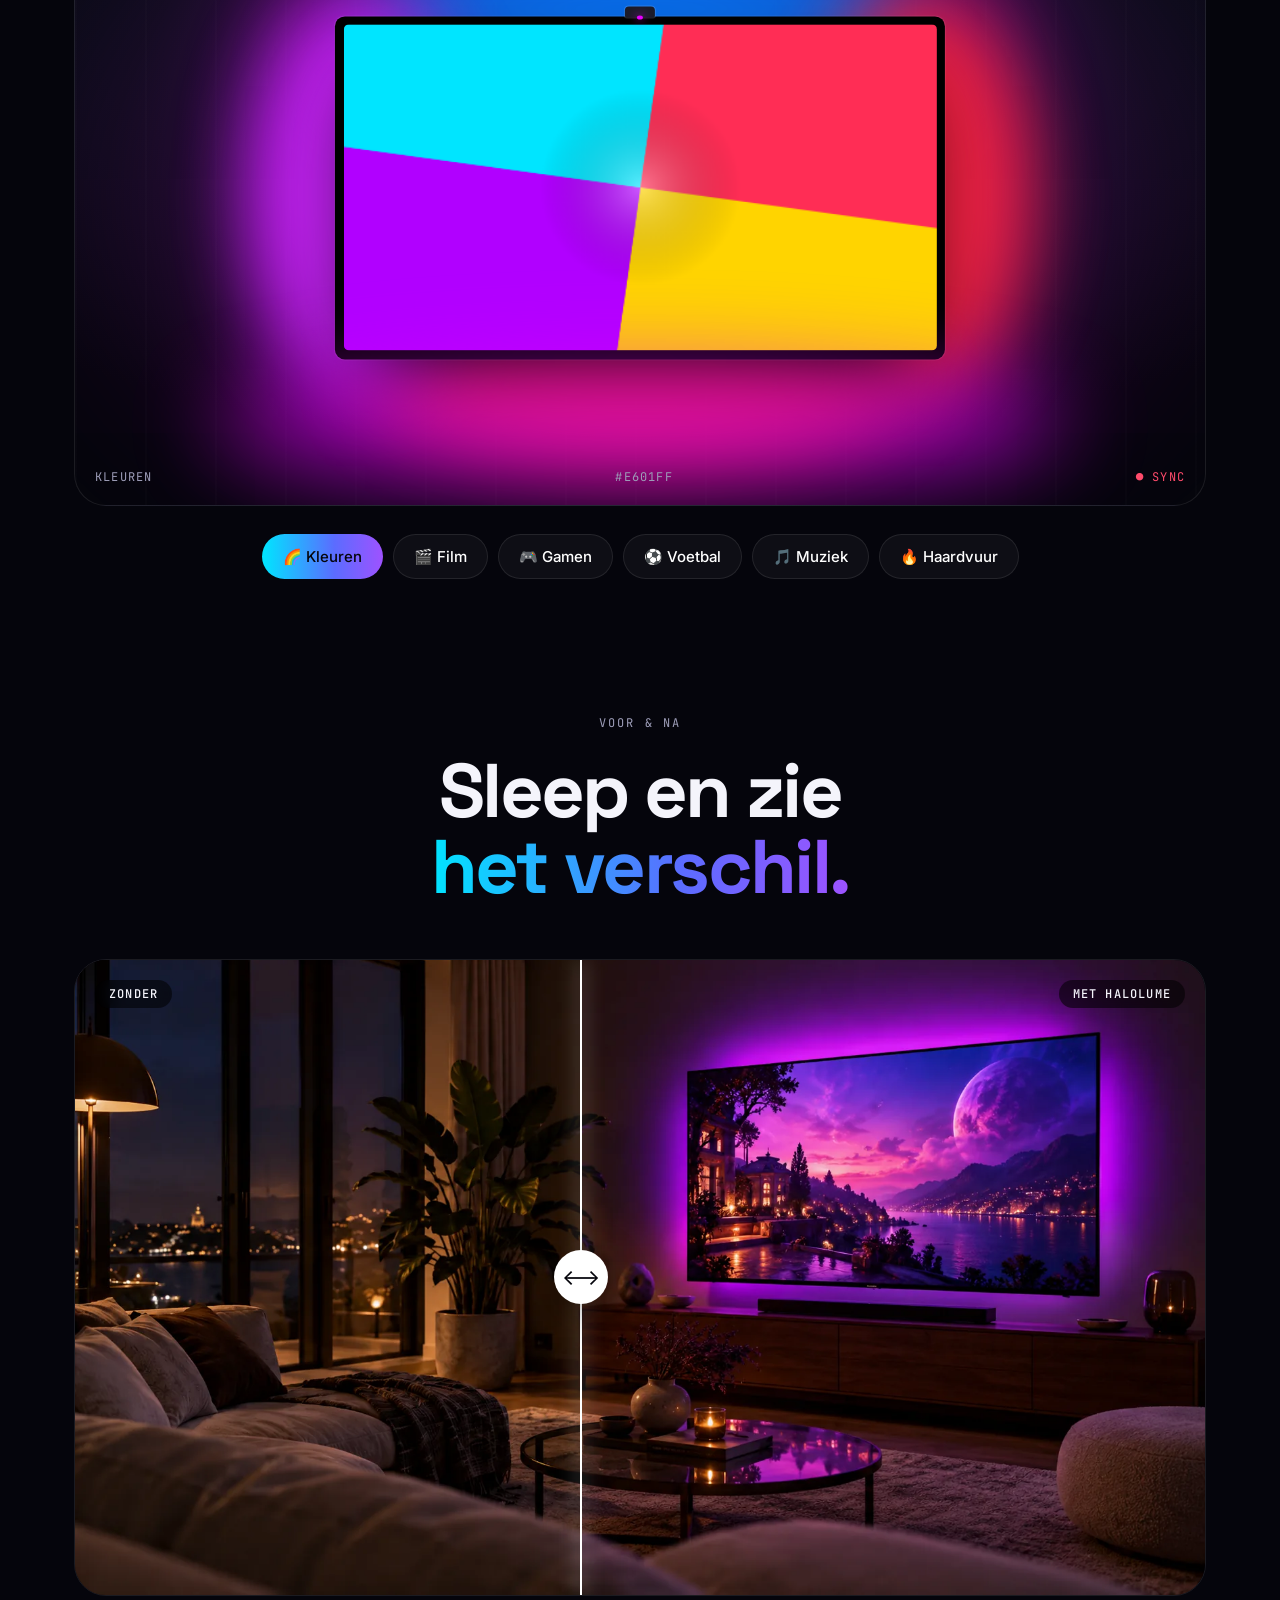
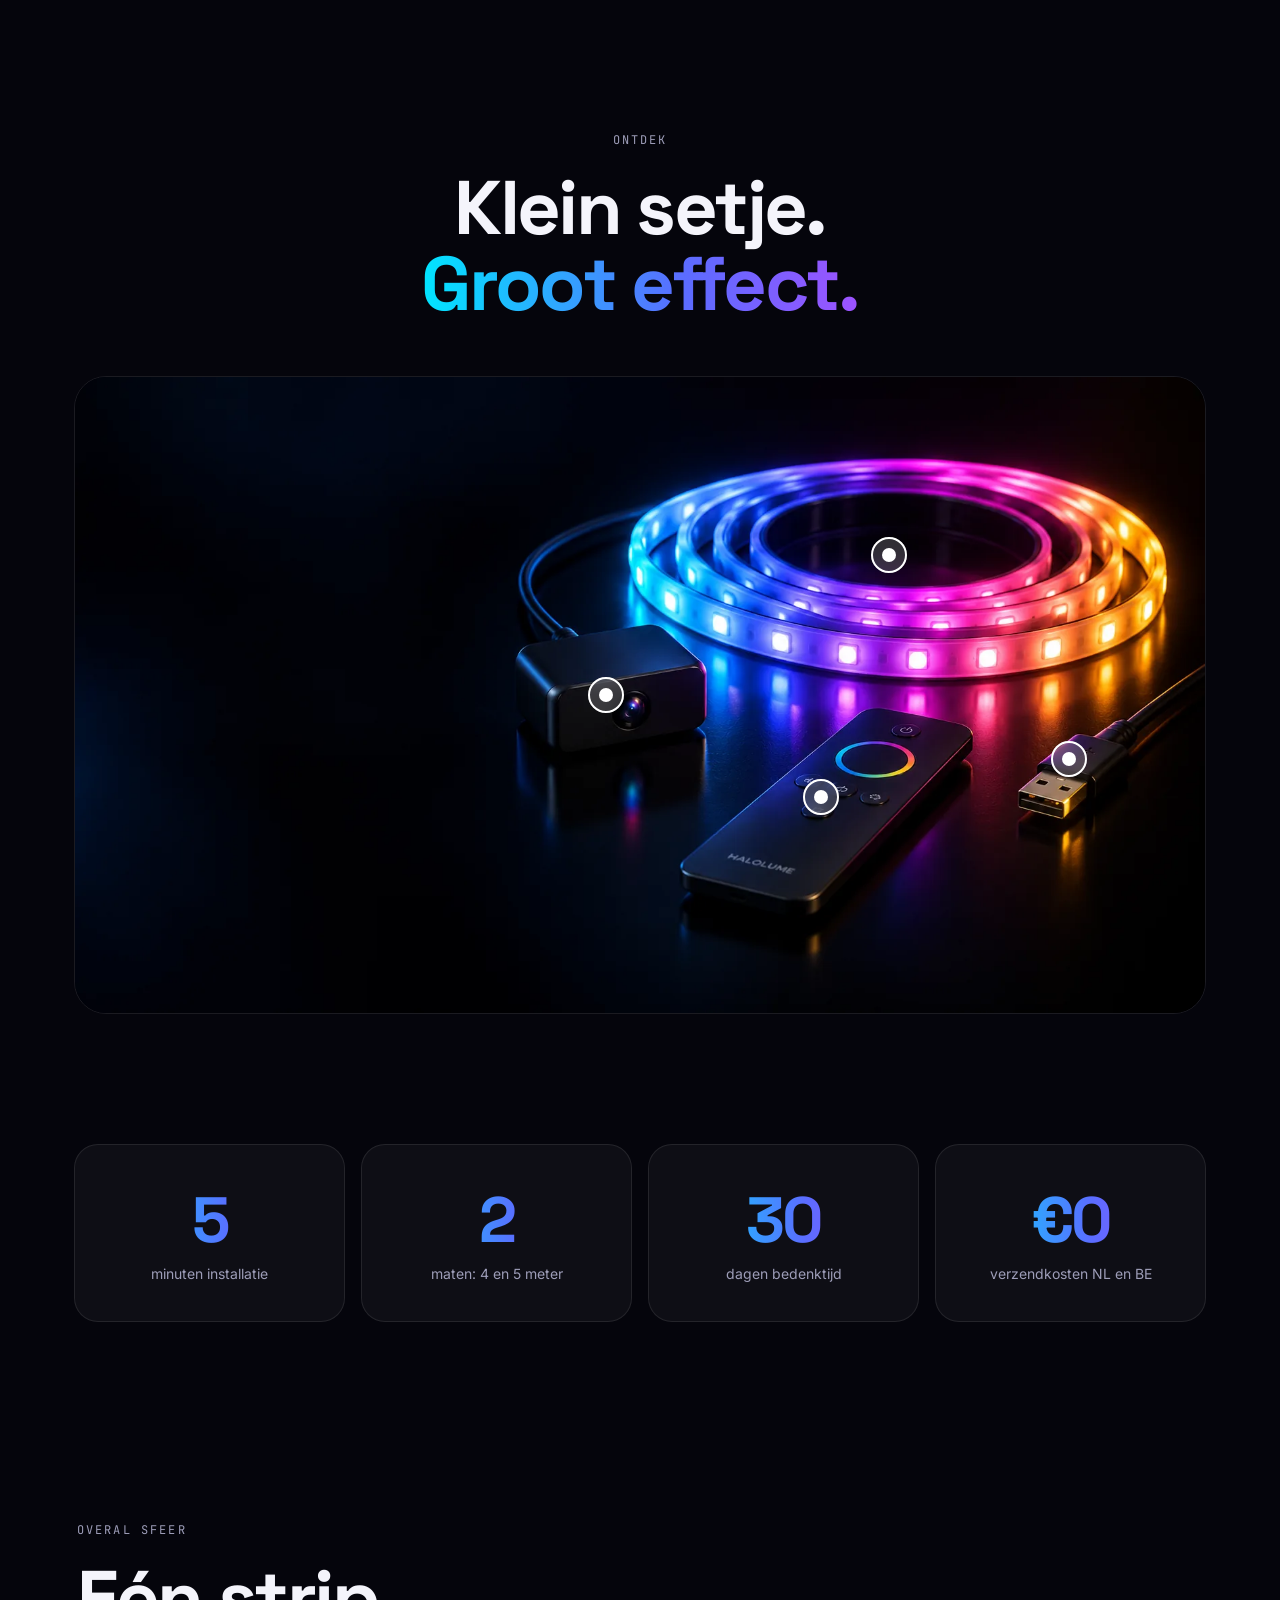
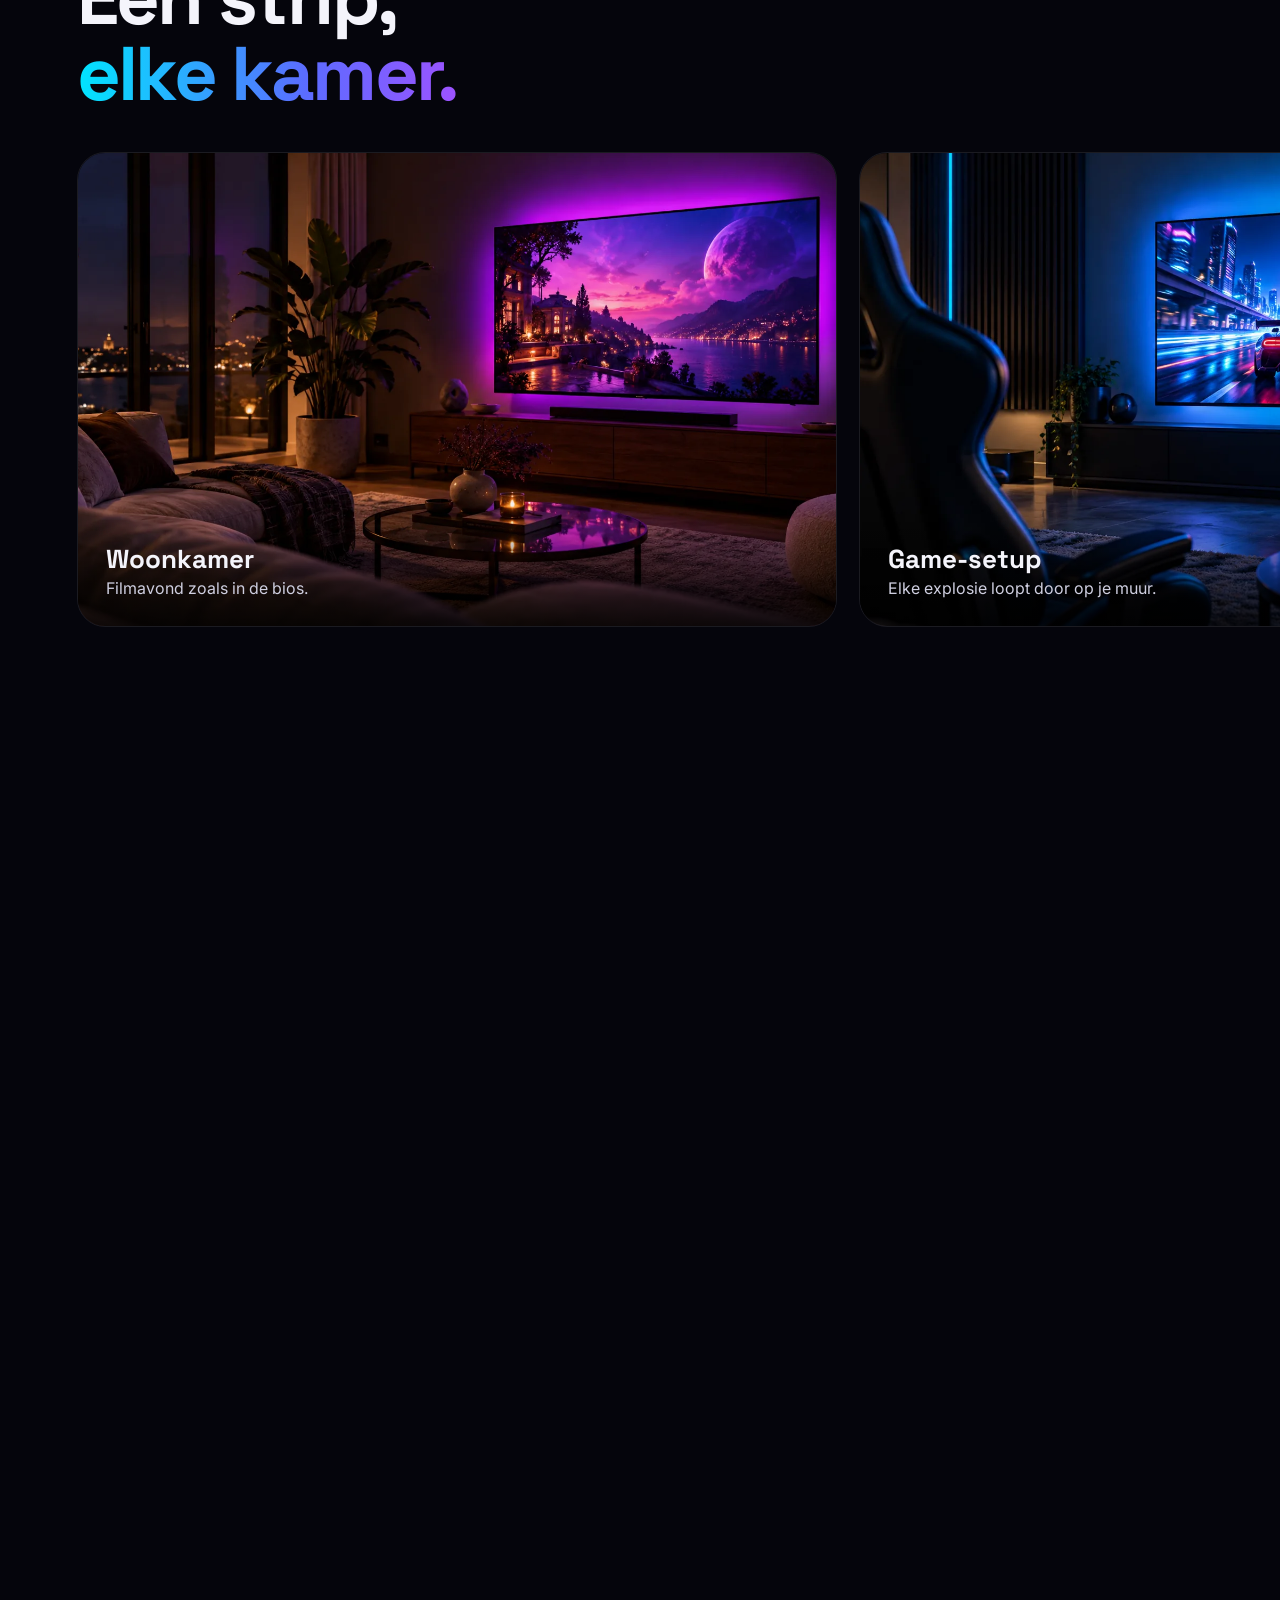
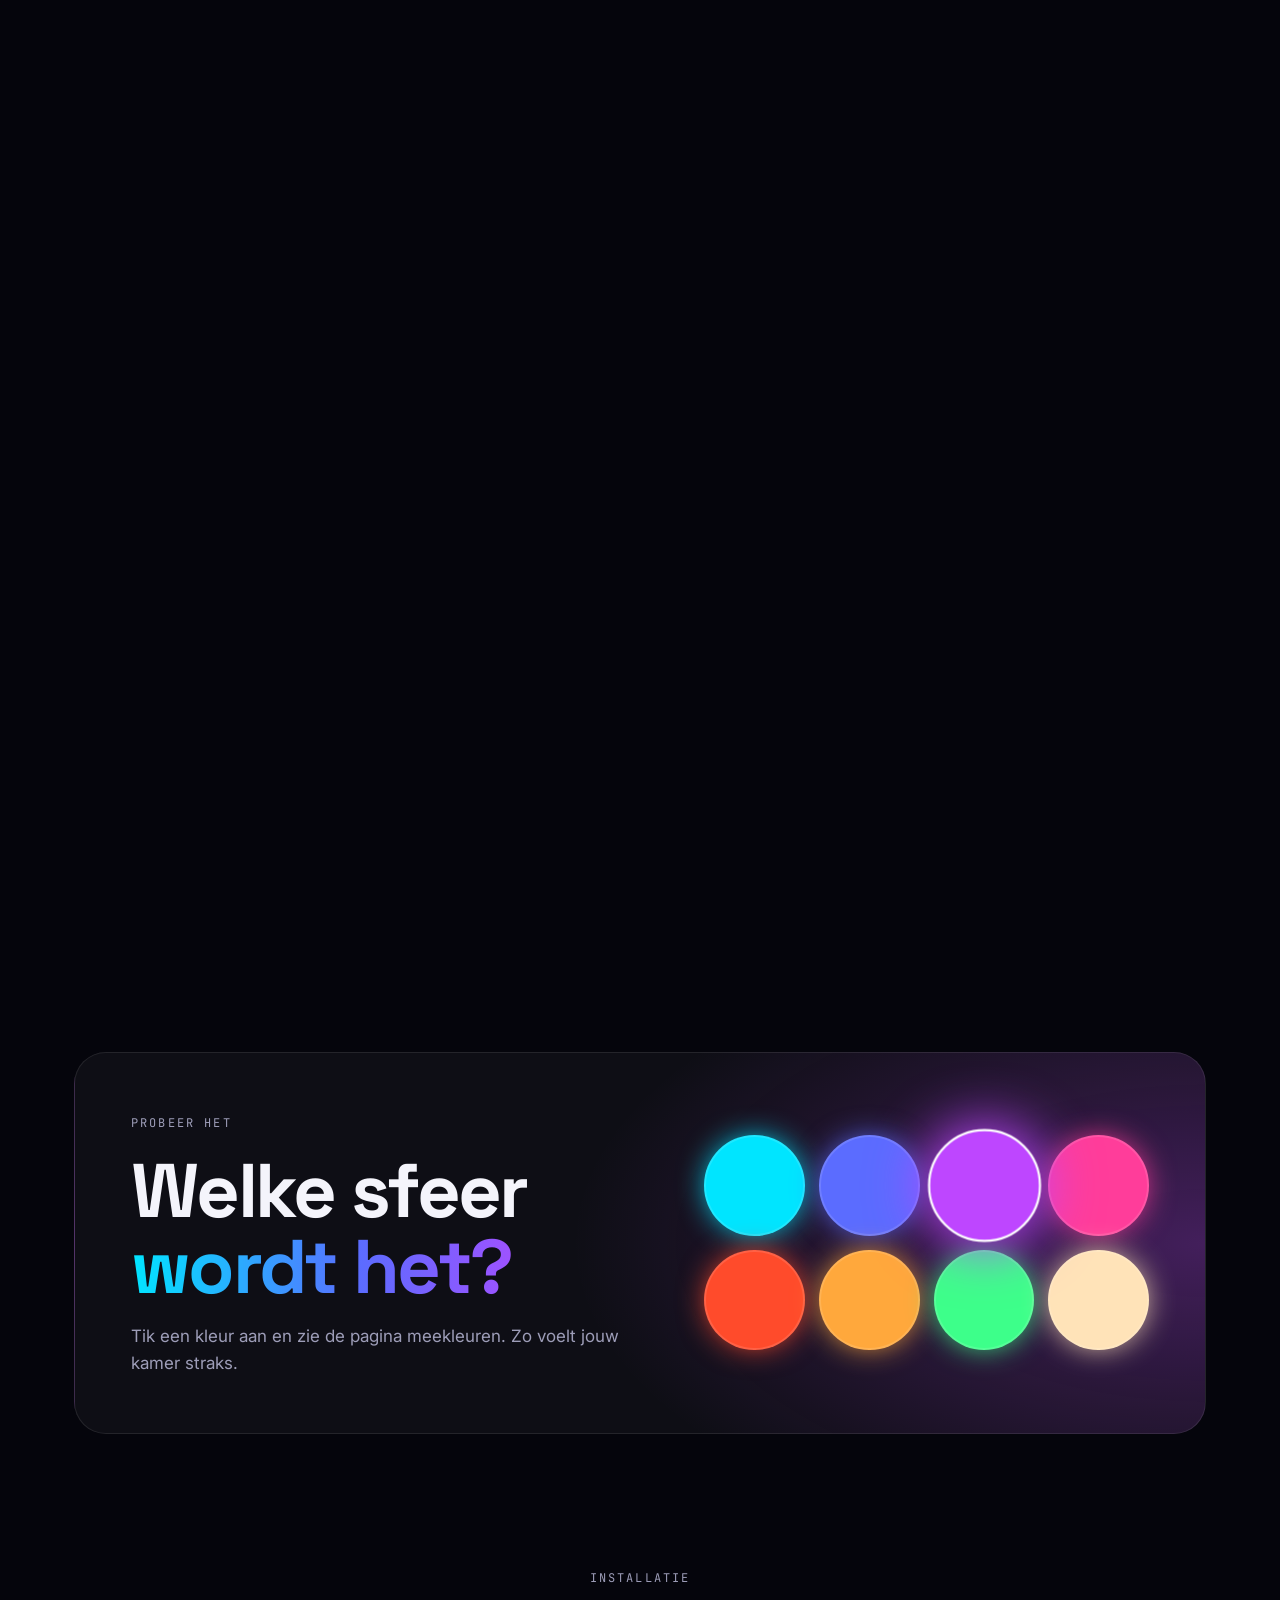
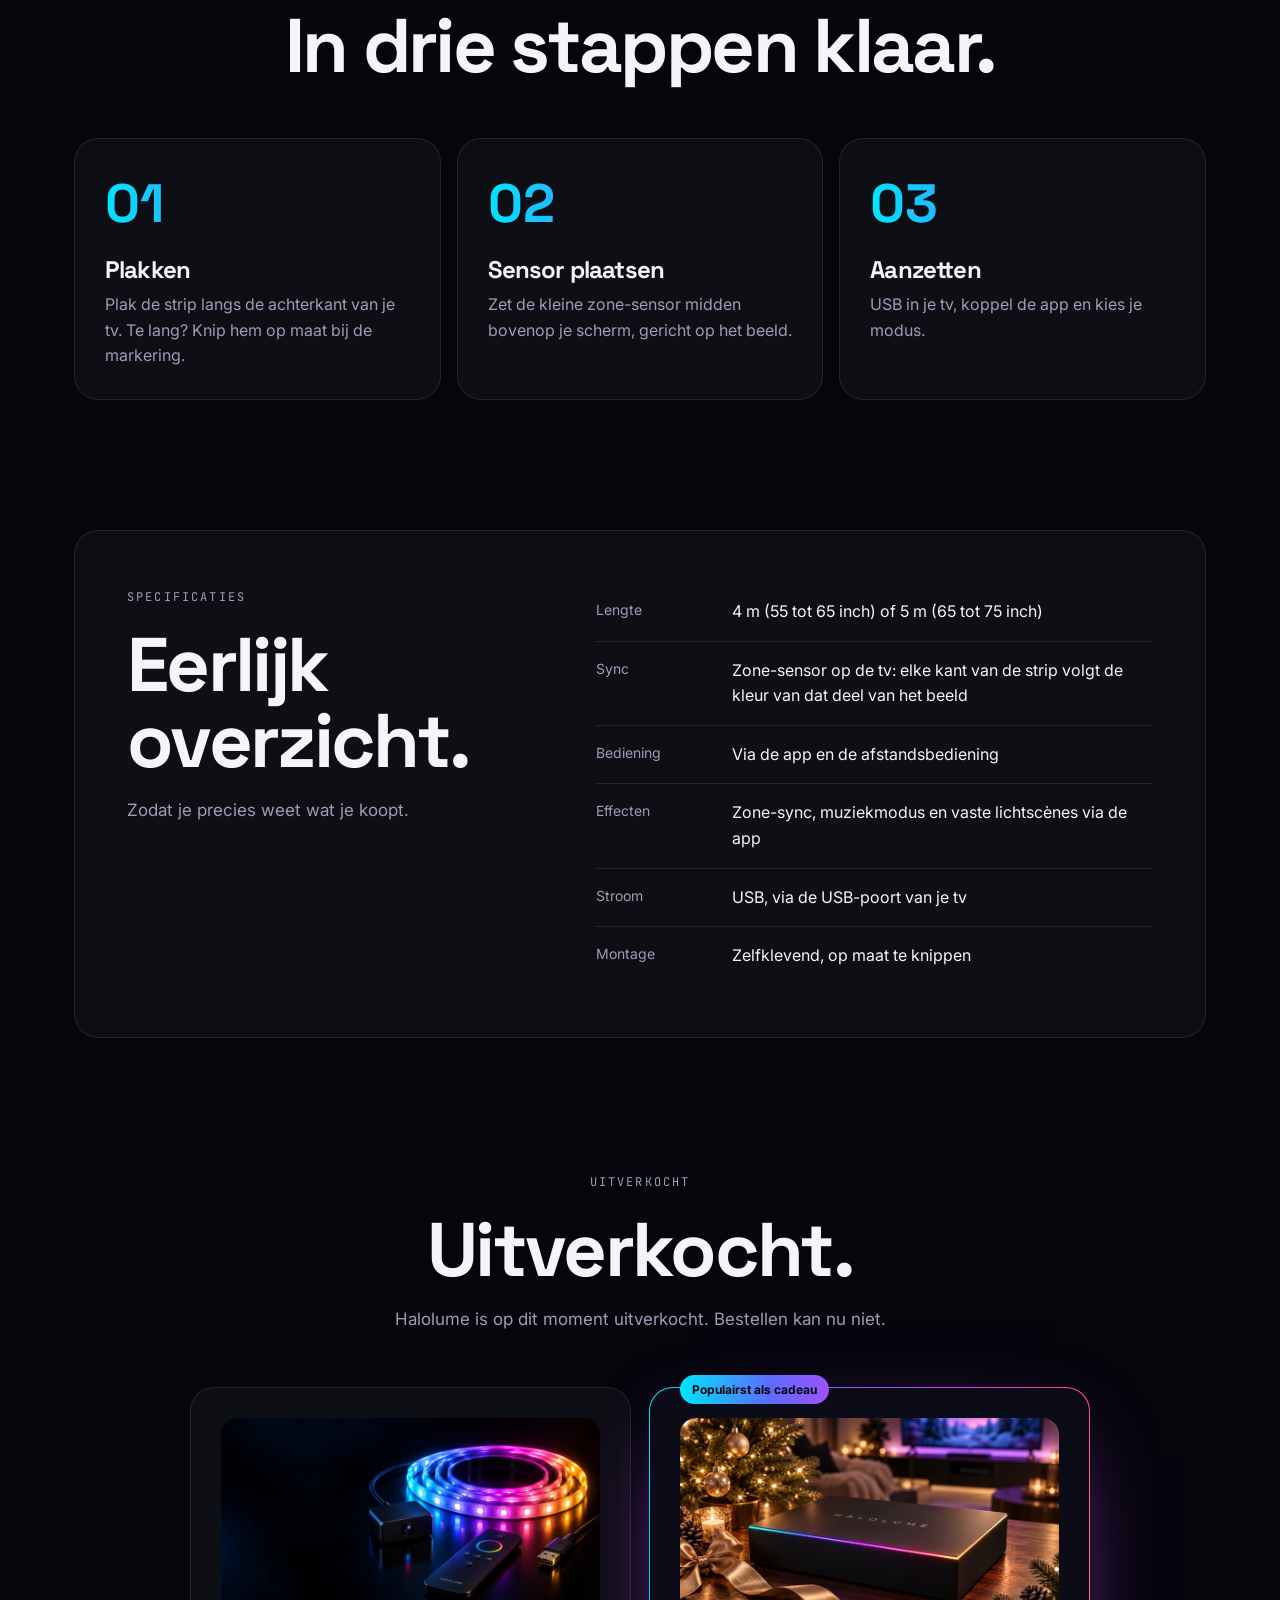
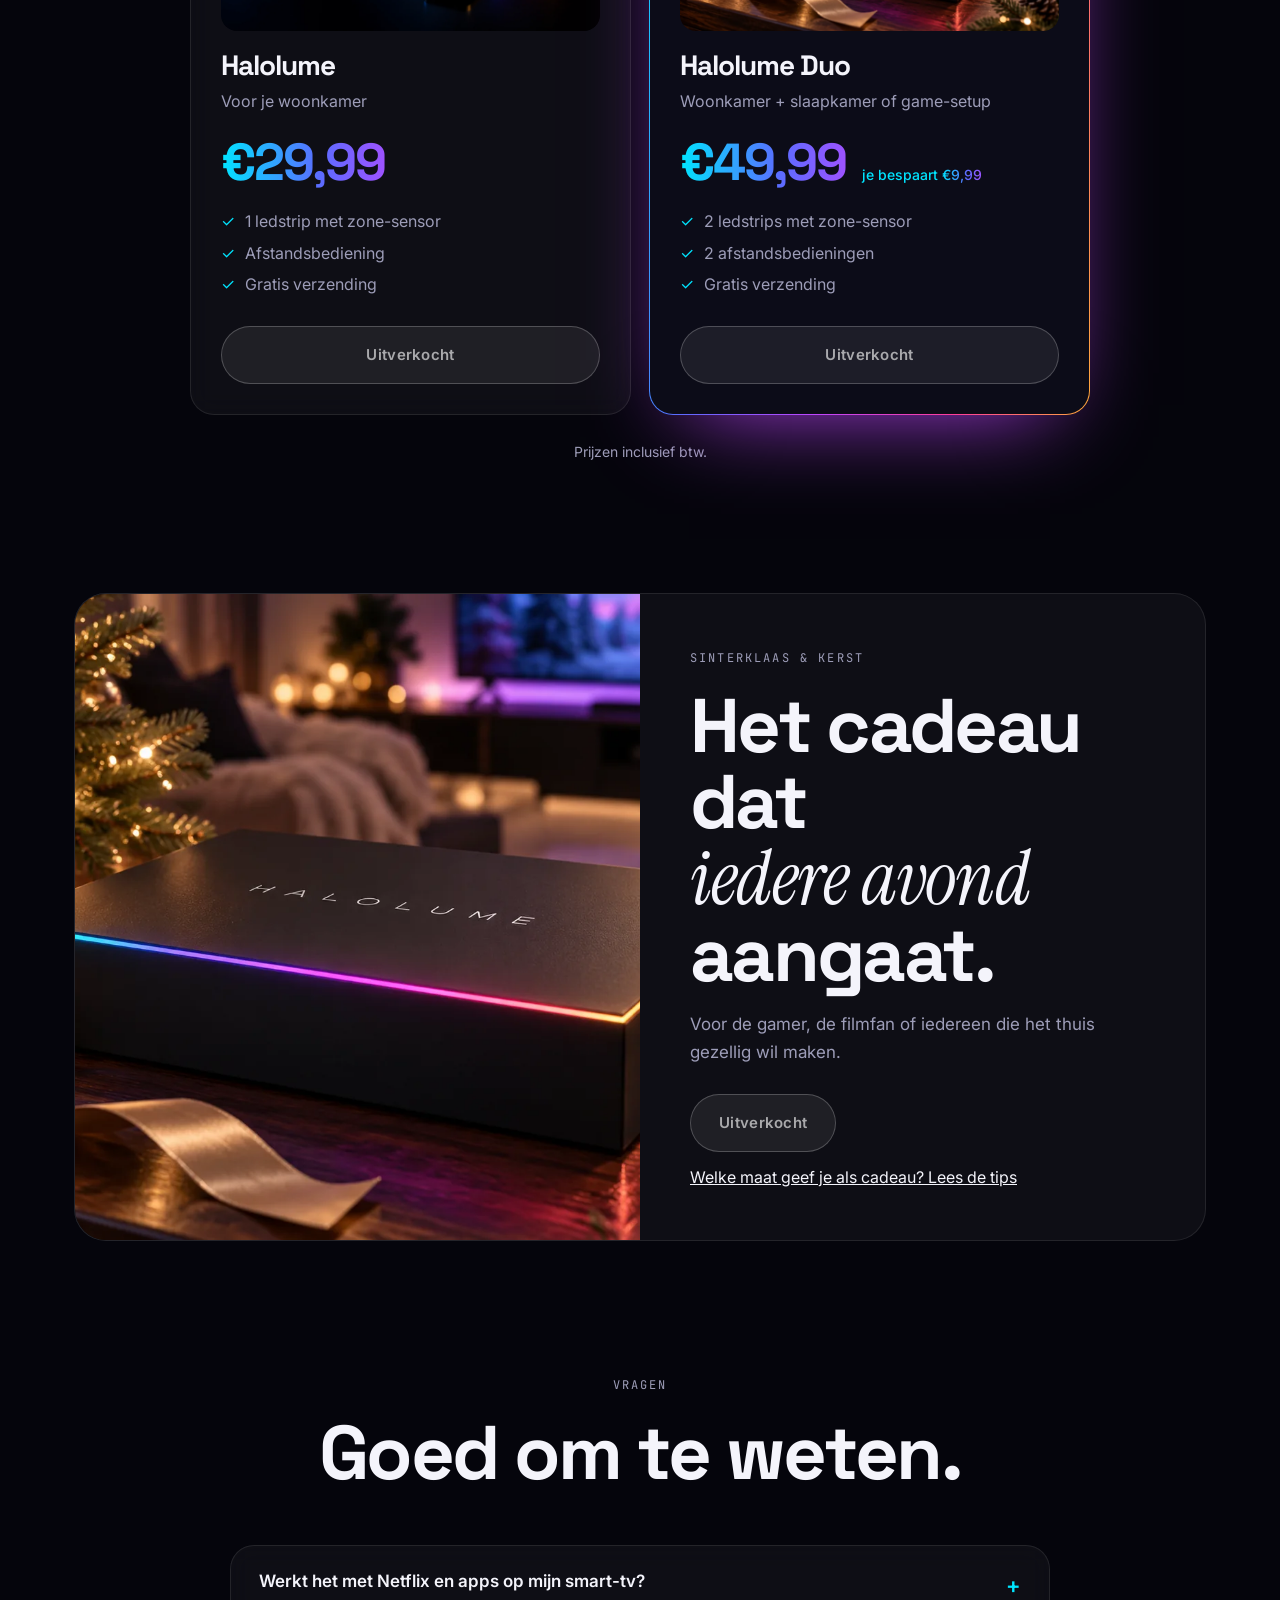
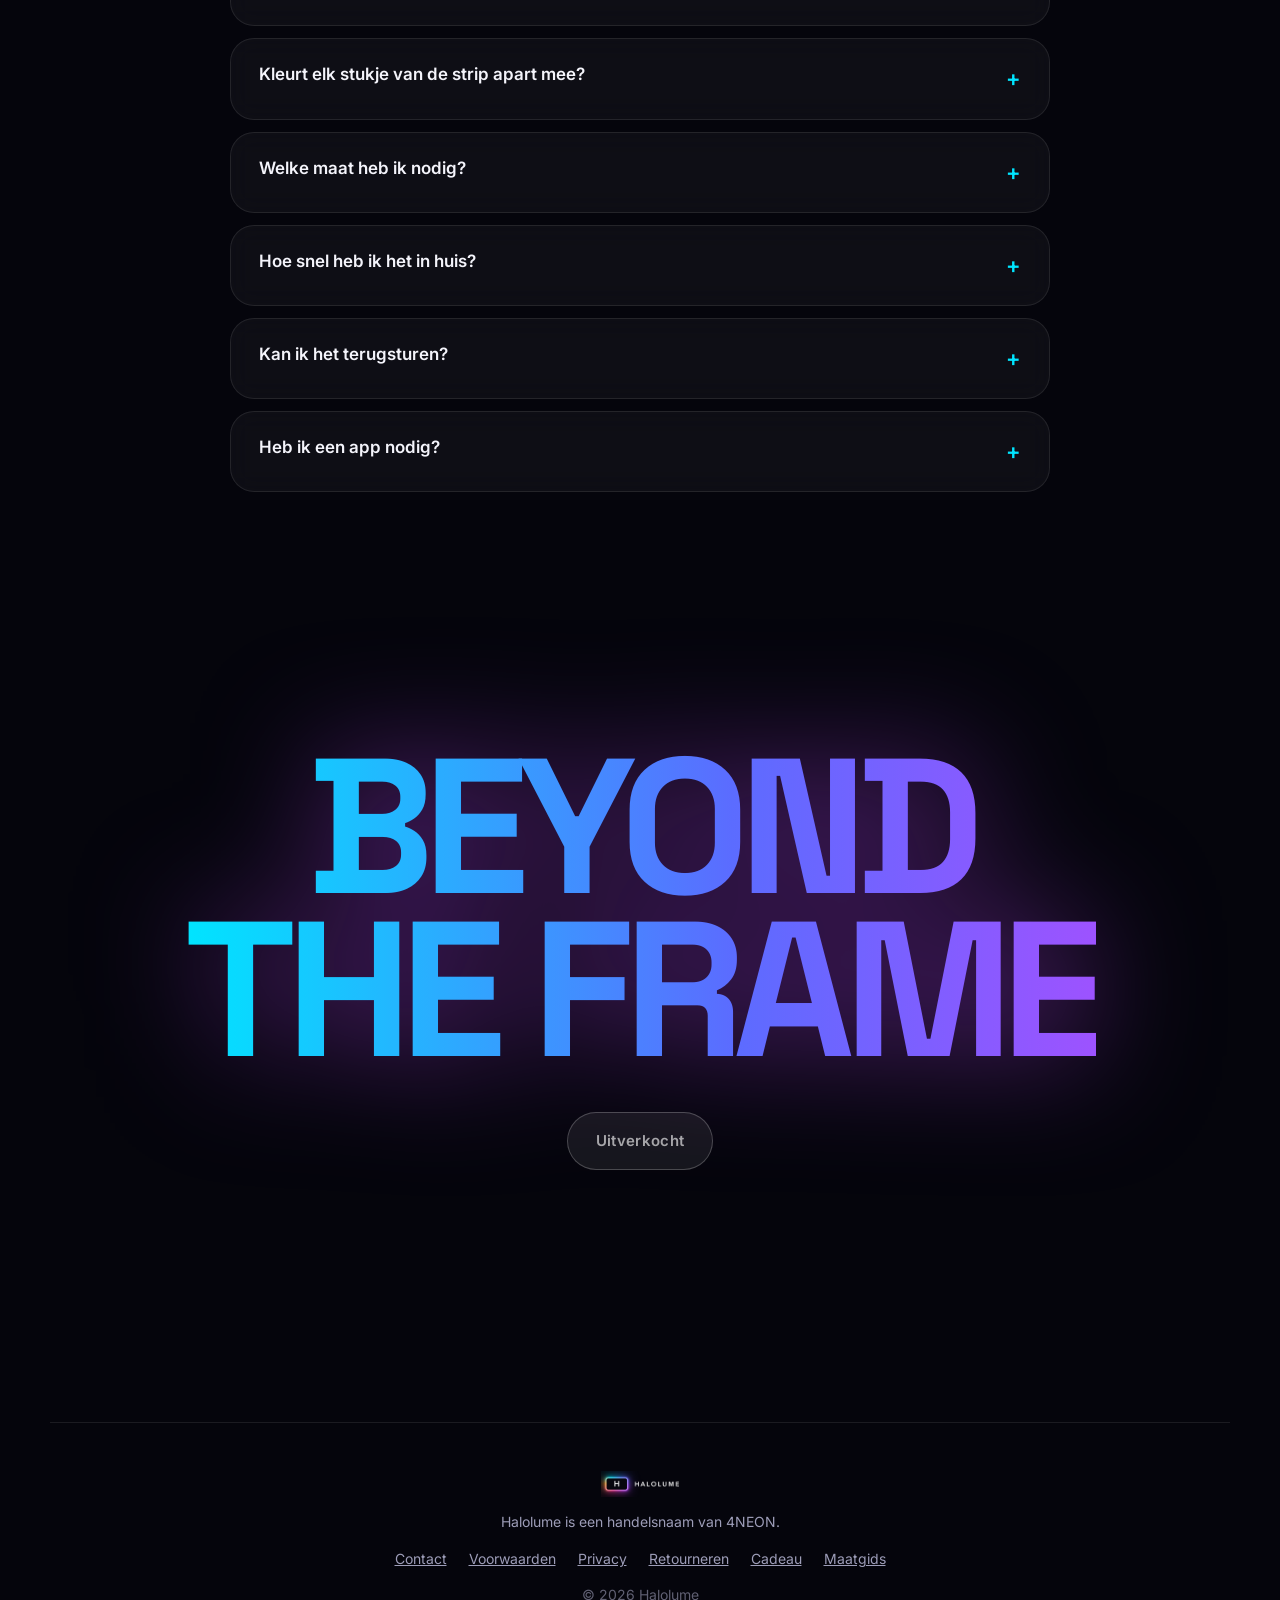
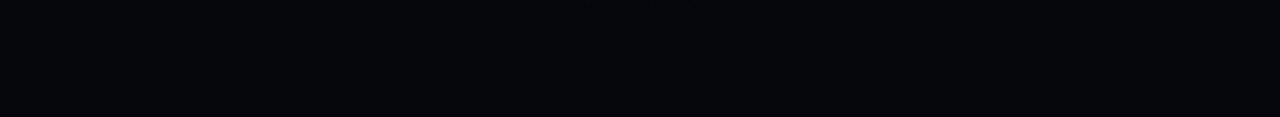
==== commit 898f49a8: "SEO-audit: canonical op alle pagina's (home naar /), unieke titles en descriptions, Organization- en" ====
--- a/index.html
+++ b/index.html
@@ -3,11 +3,15 @@
 <head>
 <meta charset="utf-8">
 <meta name="viewport" content="width=device-width,initial-scale=1,viewport-fit=cover">
-<title>Halolume · Tv-ledstrip die meekleurt met je beeld</title>
+<title>Tv-ledstrip die meekleurt met je beeld · Halolume</title>
 <meta name="description" content="Halolume tv-ledstrip met kleursensor: het licht achter je tv kleurt mee met film, game en sport. In 5 minuten geplakt. Op dit moment uitverkocht.">
+<link rel="canonical" href="https://halolume.nl/">
 <meta name="theme-color" content="#05050c">
 <link rel="icon" href="favicon.png">
 <link rel="apple-touch-icon" href="apple-touch-icon.png">
+<meta property="og:type" content="website">
+<meta property="og:url" content="https://halolume.nl/">
+<meta name="twitter:card" content="summary_large_image">
 <meta property="og:title" content="Halolume · Je tv, maar dan sfeervoller">
 <meta property="og:description" content="Tv-ledstrip die meekleurt met je beeld. Op dit moment uitverkocht.">
 <meta property="og:image" content="https://halolume.nl/img/og.jpg">
@@ -16,6 +20,7 @@
 <link href="https://fonts.googleapis.com/css2?family=Space+Grotesk:wght@400;500;600;700&family=Inter:wght@400;500;600&family=JetBrains+Mono:wght@500&family=Instrument+Serif:ital@1&display=swap" rel="stylesheet">
 <link rel="stylesheet" href="css/halo.css?v=15">
 <script type="application/ld+json">{"@context": "https://schema.org", "@type": "Product", "name": "Halolume tv-ledstrip met zone-sensor", "description": "Ledstrip voor achter de tv met kleursensor: het licht kleurt per zone mee met film, game en sport. Zelfklevend, 4 of 5 meter, op maat te knippen, met afstandsbediening en gratis app.", "brand": {"@type": "Brand", "name": "Halolume"}, "image": ["https://halolume.nl/img/og.jpg", "https://halolume.nl/img/hero.webp", "https://halolume.nl/img/doos.webp"], "url": "https://halolume.nl/", "offers": {"@type": "AggregateOffer", "priceCurrency": "EUR", "lowPrice": "29.99", "highPrice": "49.99", "offerCount": 2, "offers": [{"@type": "Offer", "name": "Halolume", "price": "29.99", "priceCurrency": "EUR", "availability": "https://schema.org/OutOfStock", "url": "https://halolume.nl/#kopen", "itemCondition": "https://schema.org/NewCondition", "shippingDetails": [{"@type": "OfferShippingDetails", "shippingRate": {"@type": "MonetaryAmount", "value": 0, "currency": "EUR"}, "shippingDestination": {"@type": "DefinedRegion", "addressCountry": "NL"}}, {"@type": "OfferShippingDetails", "shippingRate": {"@type": "MonetaryAmount", "value": 0, "currency": "EUR"}, "shippingDestination": {"@type": "DefinedRegion", "addressCountry": "BE"}}], "hasMerchantReturnPolicy": {"@type": "MerchantReturnPolicy", "applicableCountry": ["NL", "BE"], "returnPolicyCategory": "https://schema.org/MerchantReturnFiniteReturnWindow", "merchantReturnDays": 30, "returnMethod": "https://schema.org/ReturnByMail", "returnFees": "https://schema.org/ReturnFeesCustomerResponsibility"}}, {"@type": "Offer", "name": "Halolume Duo", "price": "49.99", "priceCurrency": "EUR", "availability": "https://schema.org/OutOfStock", "url": "https://halolume.nl/#kopen", "itemCondition": "https://schema.org/NewCondition", "shippingDetails": [{"@type": "OfferShippingDetails", "shippingRate": {"@type": "MonetaryAmount", "value": 0, "currency": "EUR"}, "shippingDestination": {"@type": "DefinedRegion", "addressCountry": "NL"}}, {"@type": "OfferShippingDetails", "shippingRate": {"@type": "MonetaryAmount", "value": 0, "currency": "EUR"}, "shippingDestination": {"@type": "DefinedRegion", "addressCountry": "BE"}}], "hasMerchantReturnPolicy": {"@type": "MerchantReturnPolicy", "applicableCountry": ["NL", "BE"], "returnPolicyCategory": "https://schema.org/MerchantReturnFiniteReturnWindow", "merchantReturnDays": 30, "returnMethod": "https://schema.org/ReturnByMail", "returnFees": "https://schema.org/ReturnFeesCustomerResponsibility"}}]}}</script>
+<script type="application/ld+json">{"@context": "https://schema.org", "@graph": [{"@type": "Organization", "@id": "https://halolume.nl/#organization", "name": "Halolume", "url": "https://halolume.nl/", "logo": {"@type": "ImageObject", "url": "https://halolume.nl/assets/icon-512.png", "width": 512, "height": 512}, "description": "Halolume verkoopt een tv-ledstrip met kleursensor die meekleurt met het beeld. Halolume is een handelsnaam van 4NEON.", "parentOrganization": {"@type": "Organization", "name": "4NEON"}, "areaServed": ["NL", "BE"], "contactPoint": {"@type": "ContactPoint", "contactType": "customer service", "url": "https://halolume.nl/contact.html", "availableLanguage": ["nl"]}}, {"@type": "WebSite", "@id": "https://halolume.nl/#website", "name": "Halolume", "url": "https://halolume.nl/", "inLanguage": "nl-NL", "publisher": {"@id": "https://halolume.nl/#organization"}}]}</script>
 <script type="application/ld+json">{"@context": "https://schema.org", "@type": "FAQPage", "mainEntity": [{"@type": "Question", "name": "Werkt het met Netflix en apps op mijn smart-tv?", "acceptedAnswer": {"@type": "Answer", "text": "Ja. De sensor kijkt naar het scherm zelf, dus het maakt niet uit waar het beeld vandaan komt: apps, decoder, console of laptop."}}, {"@type": "Question", "name": "Kleurt elk stukje van de strip apart mee?", "acceptedAnswer": {"@type": "Answer", "text": "Ja. De sensor leest het beeld in meerdere zones. Staat er links iets geels en rechts iets paars, dan kleurt de strip links geel en rechts paars."}}, {"@type": "Question", "name": "Welke maat heb ik nodig?", "acceptedAnswer": {"@type": "Answer", "text": "Voor 55 tot 65 inch kies je 4 meter, voor 65 tot 75 inch 5 meter. Te lang is geen probleem, de strip is op maat te knippen. Maattabel per inch."}}, {"@type": "Question", "name": "Hoe snel heb ik het in huis?", "acceptedAnswer": {"@type": "Answer", "text": "Halolume is op dit moment uitverkocht. Bestellen kan nu niet."}}, {"@type": "Question", "name": "Kan ik het terugsturen?", "acceptedAnswer": {"@type": "Answer", "text": "Je hebt 30 dagen bedenktijd. Lees de voorwaarden op de retourpagina."}}, {"@type": "Question", "name": "Heb ik een app nodig?", "acceptedAnswer": {"@type": "Answer", "text": "Met de gratis app stel je kleuren, scènes en de sync in. Je kunt ook veel met de afstandsbediening doen."}}]}</script>
 <script defer src="https://stats.1v1battles.com/nv.js" data-website-id="e27e5529-a10d-410b-ab31-af213f4f1131"></script>
 </head>
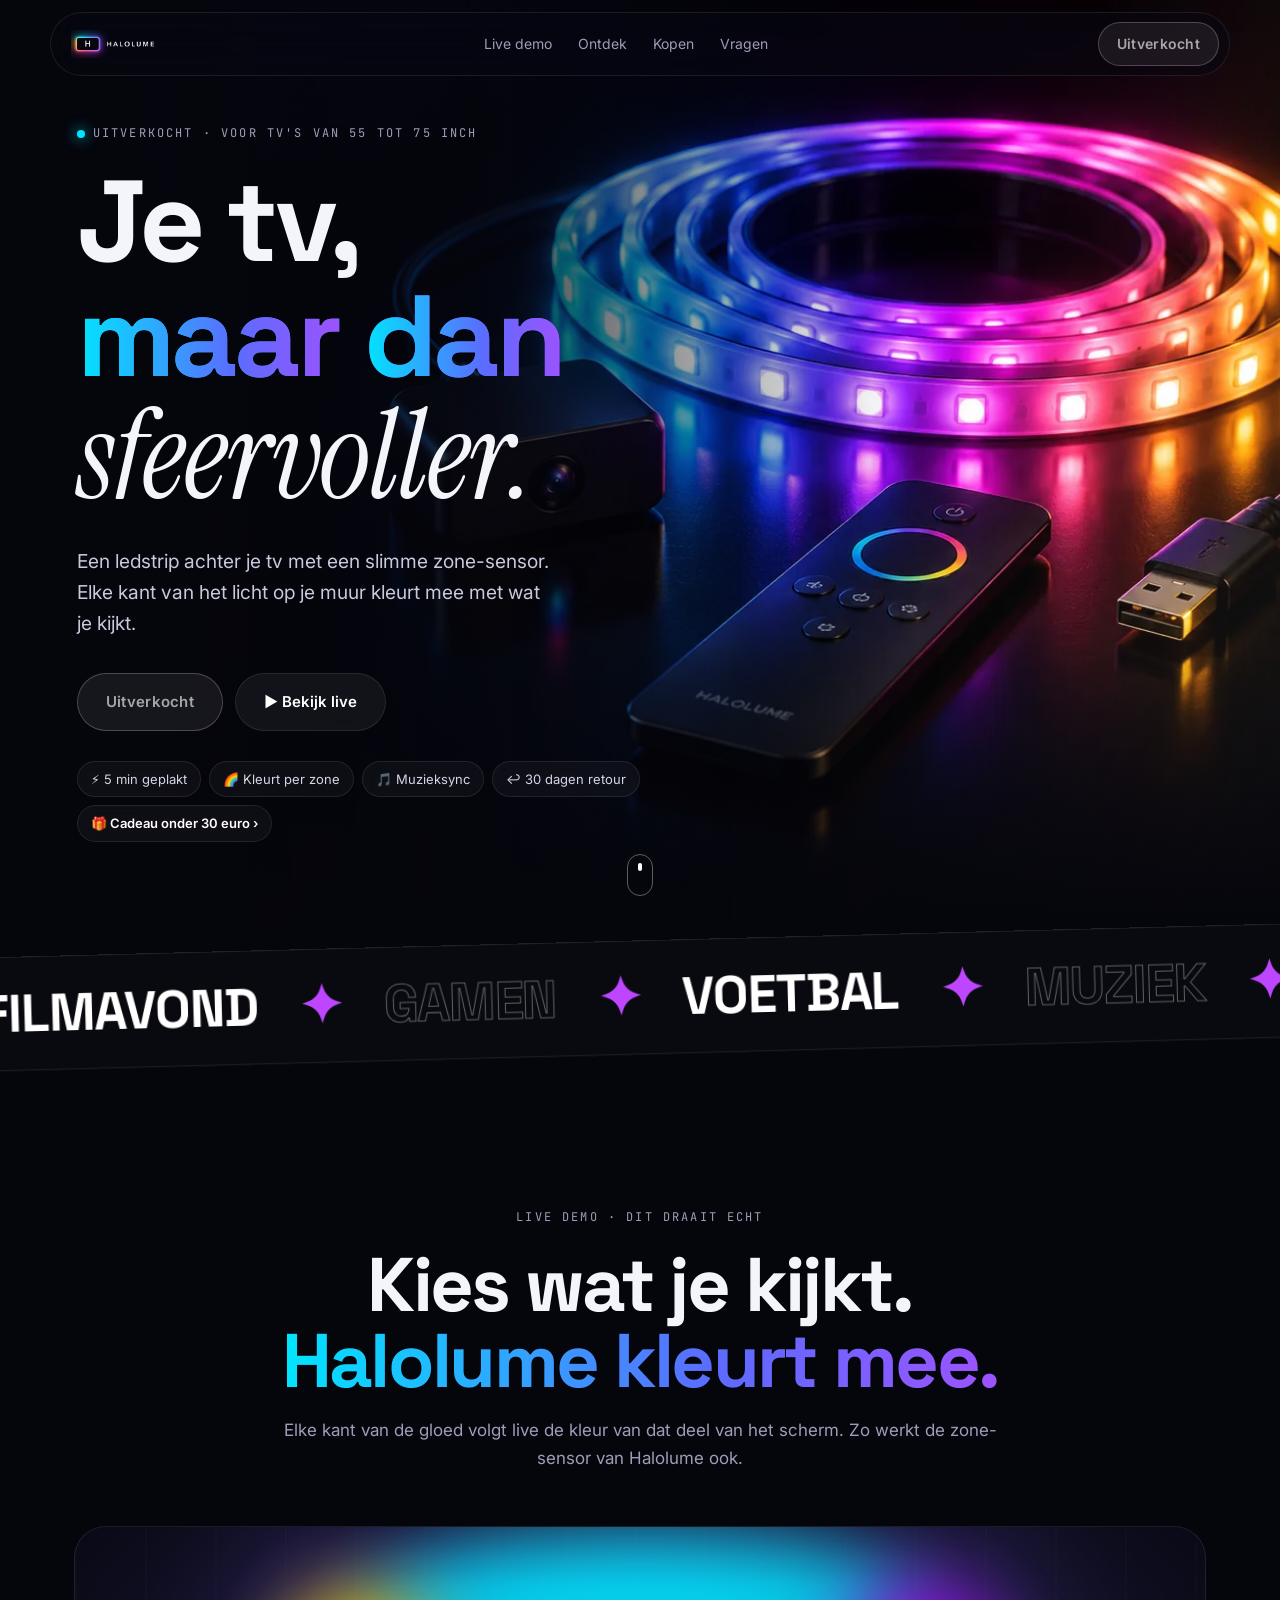
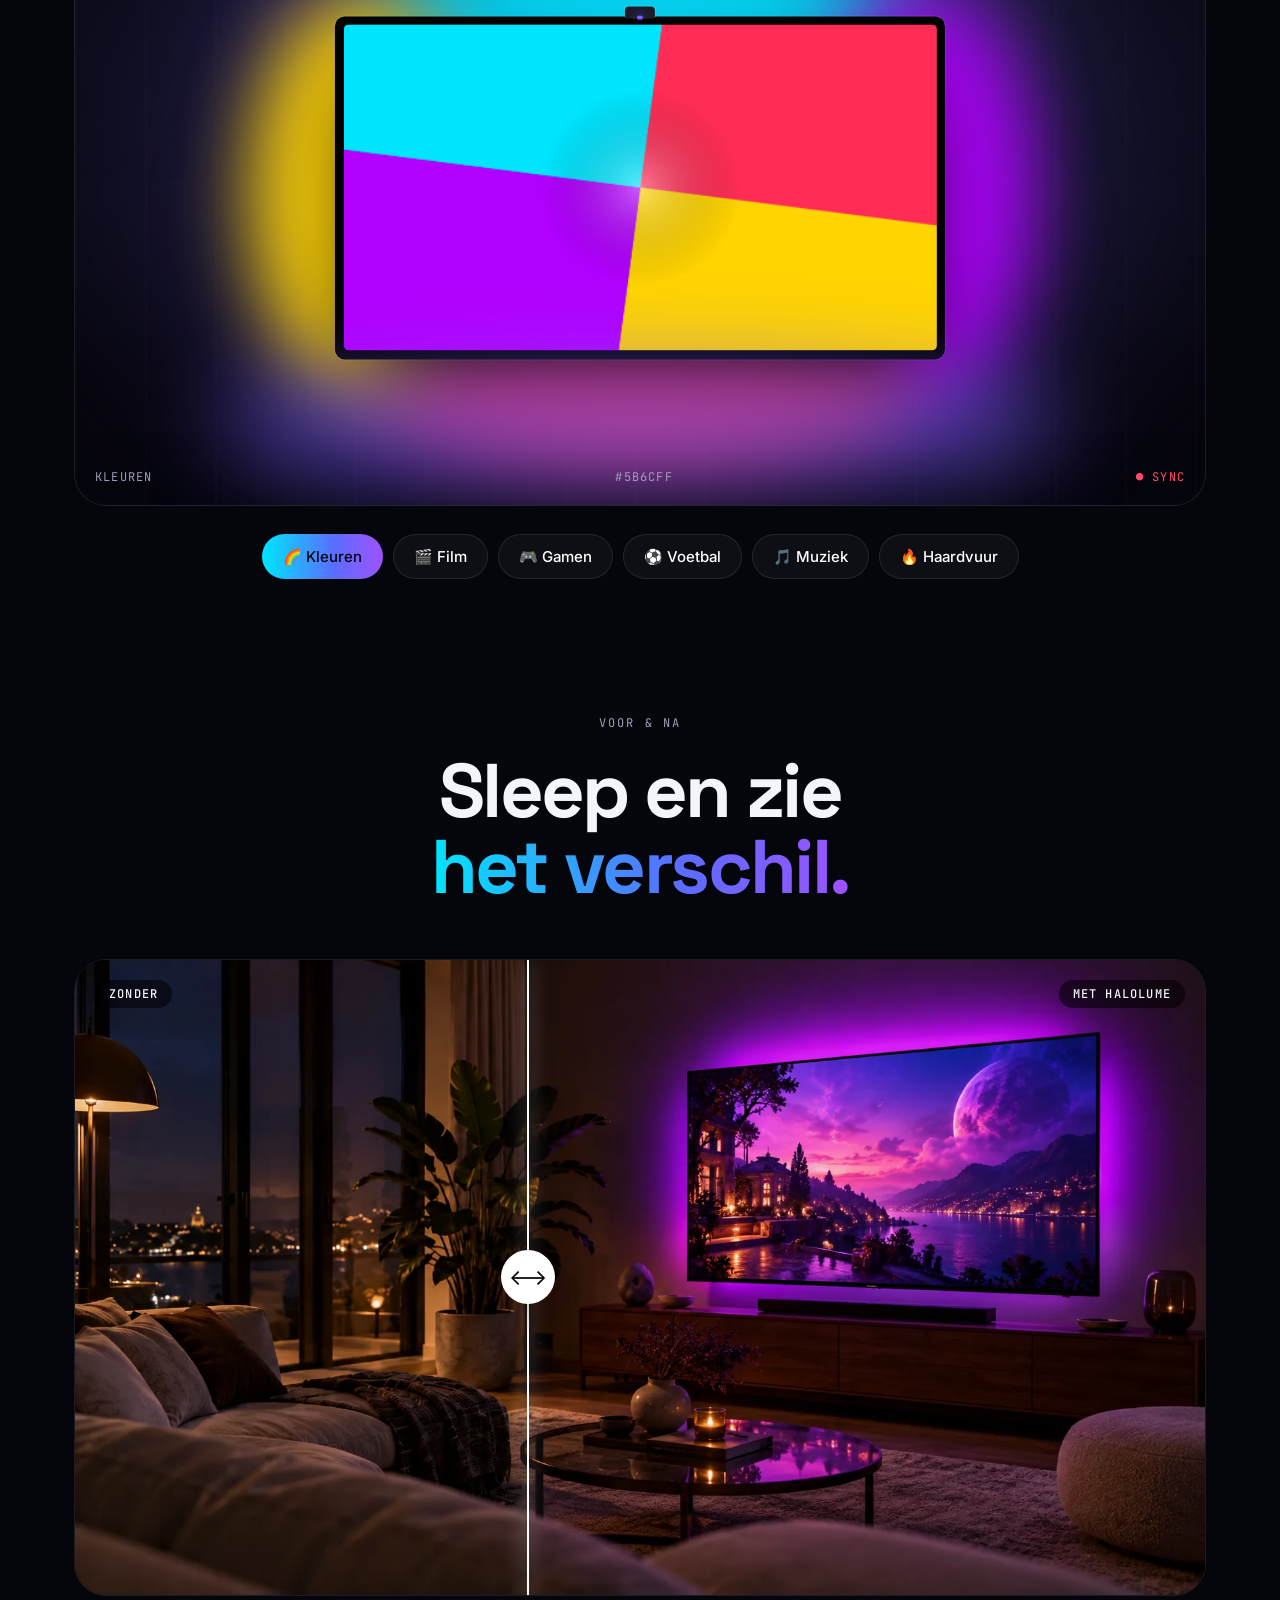
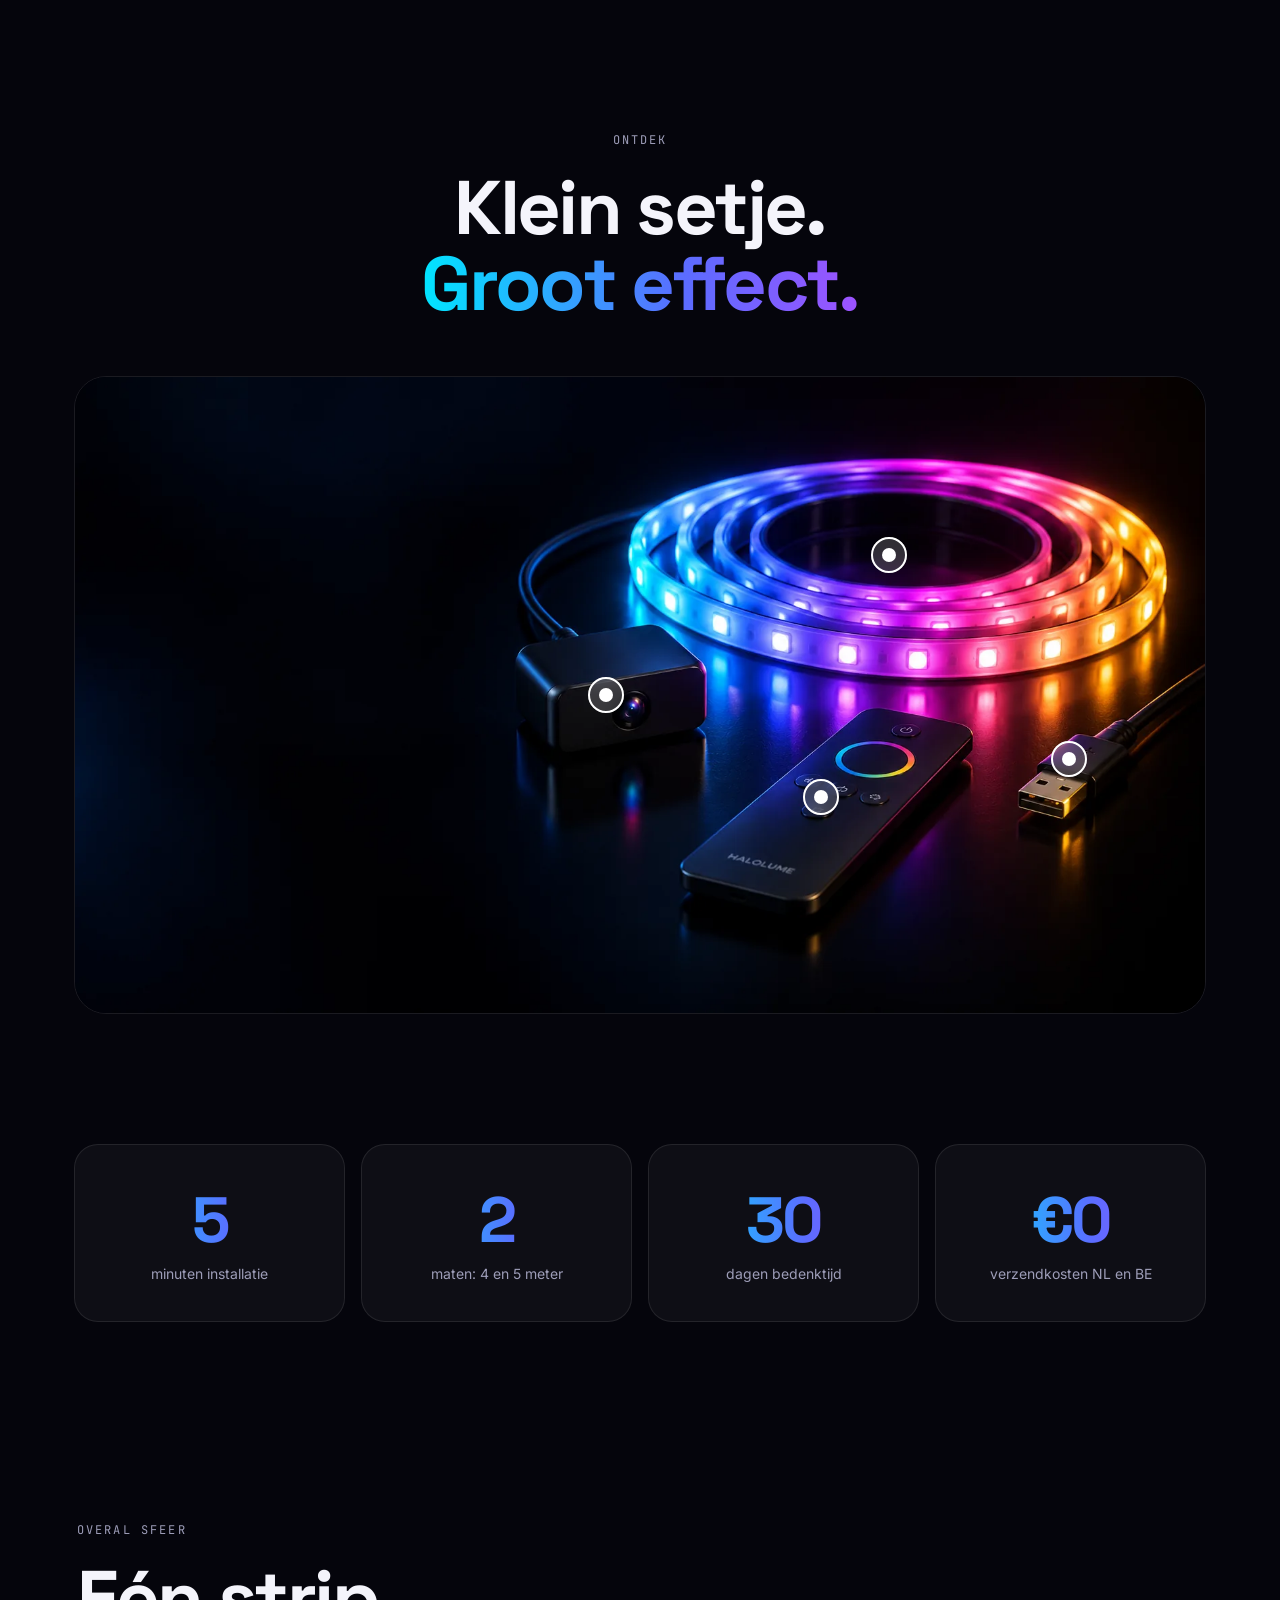
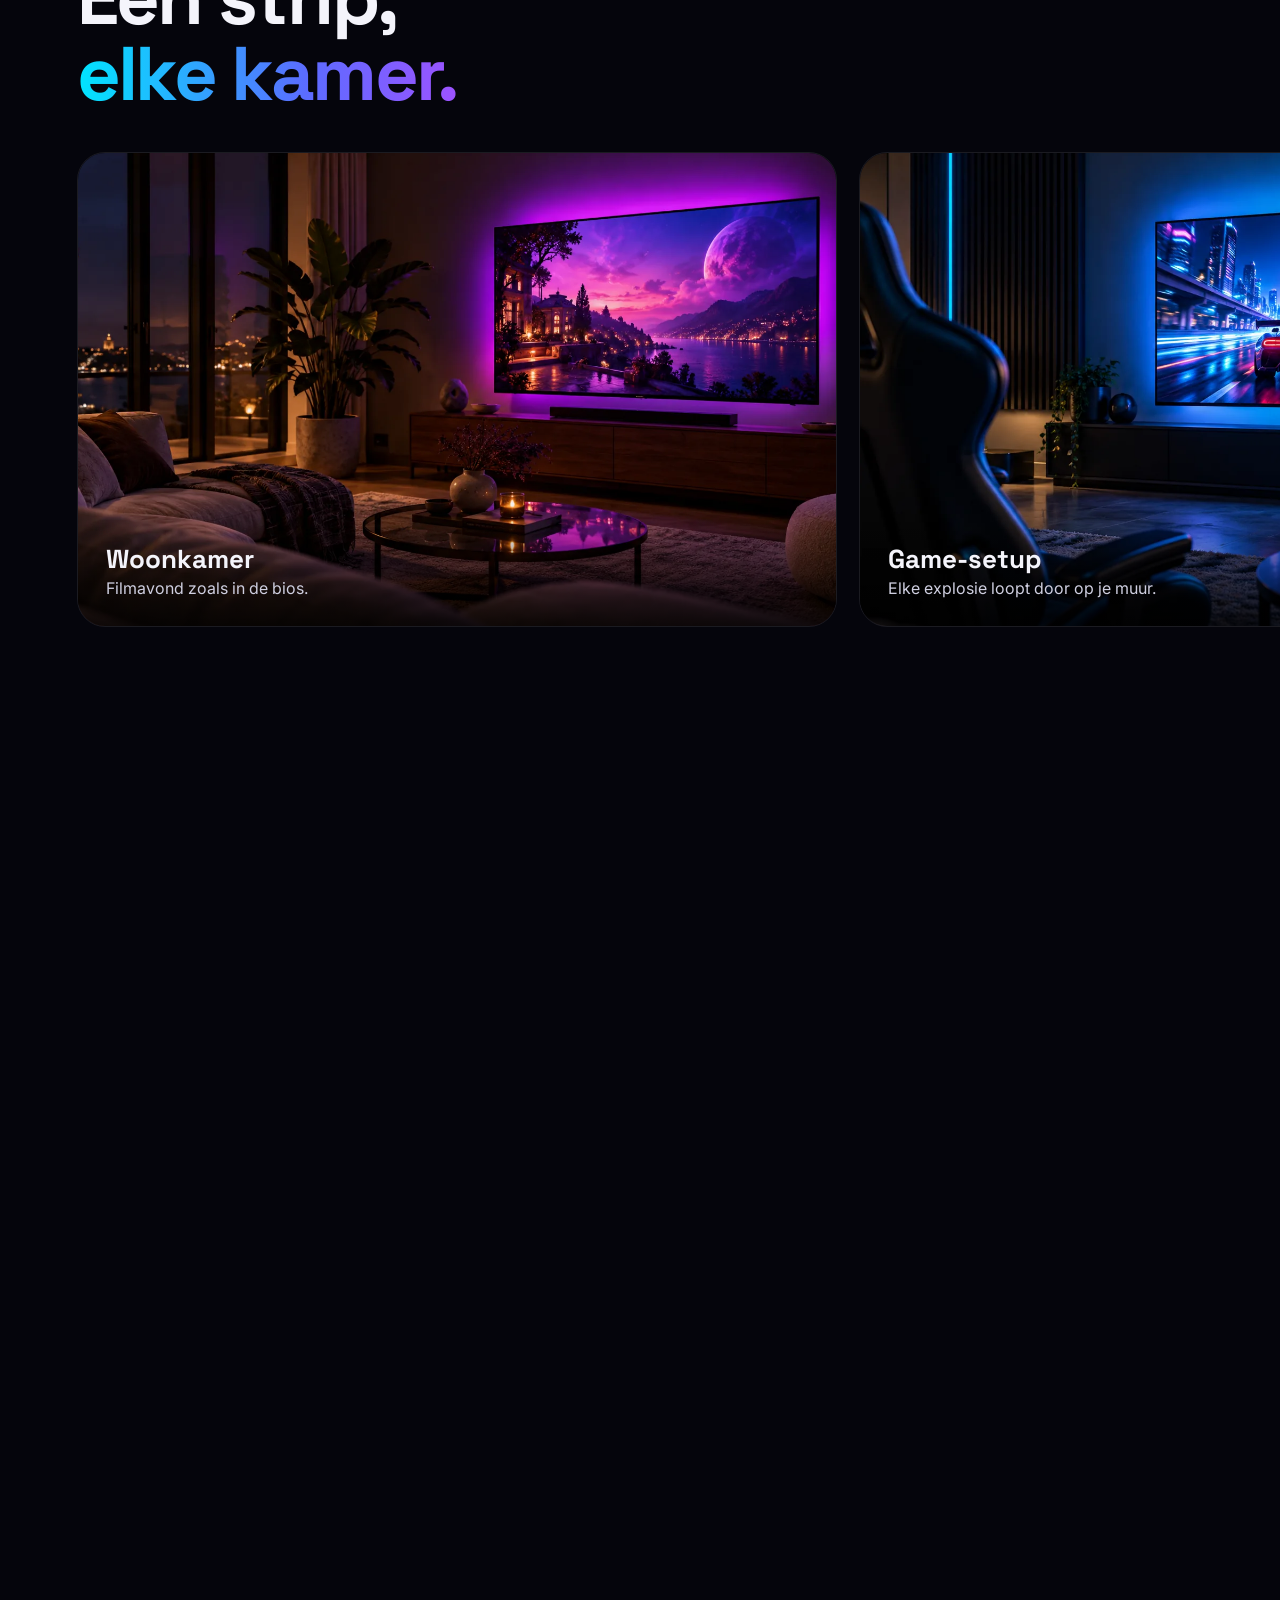
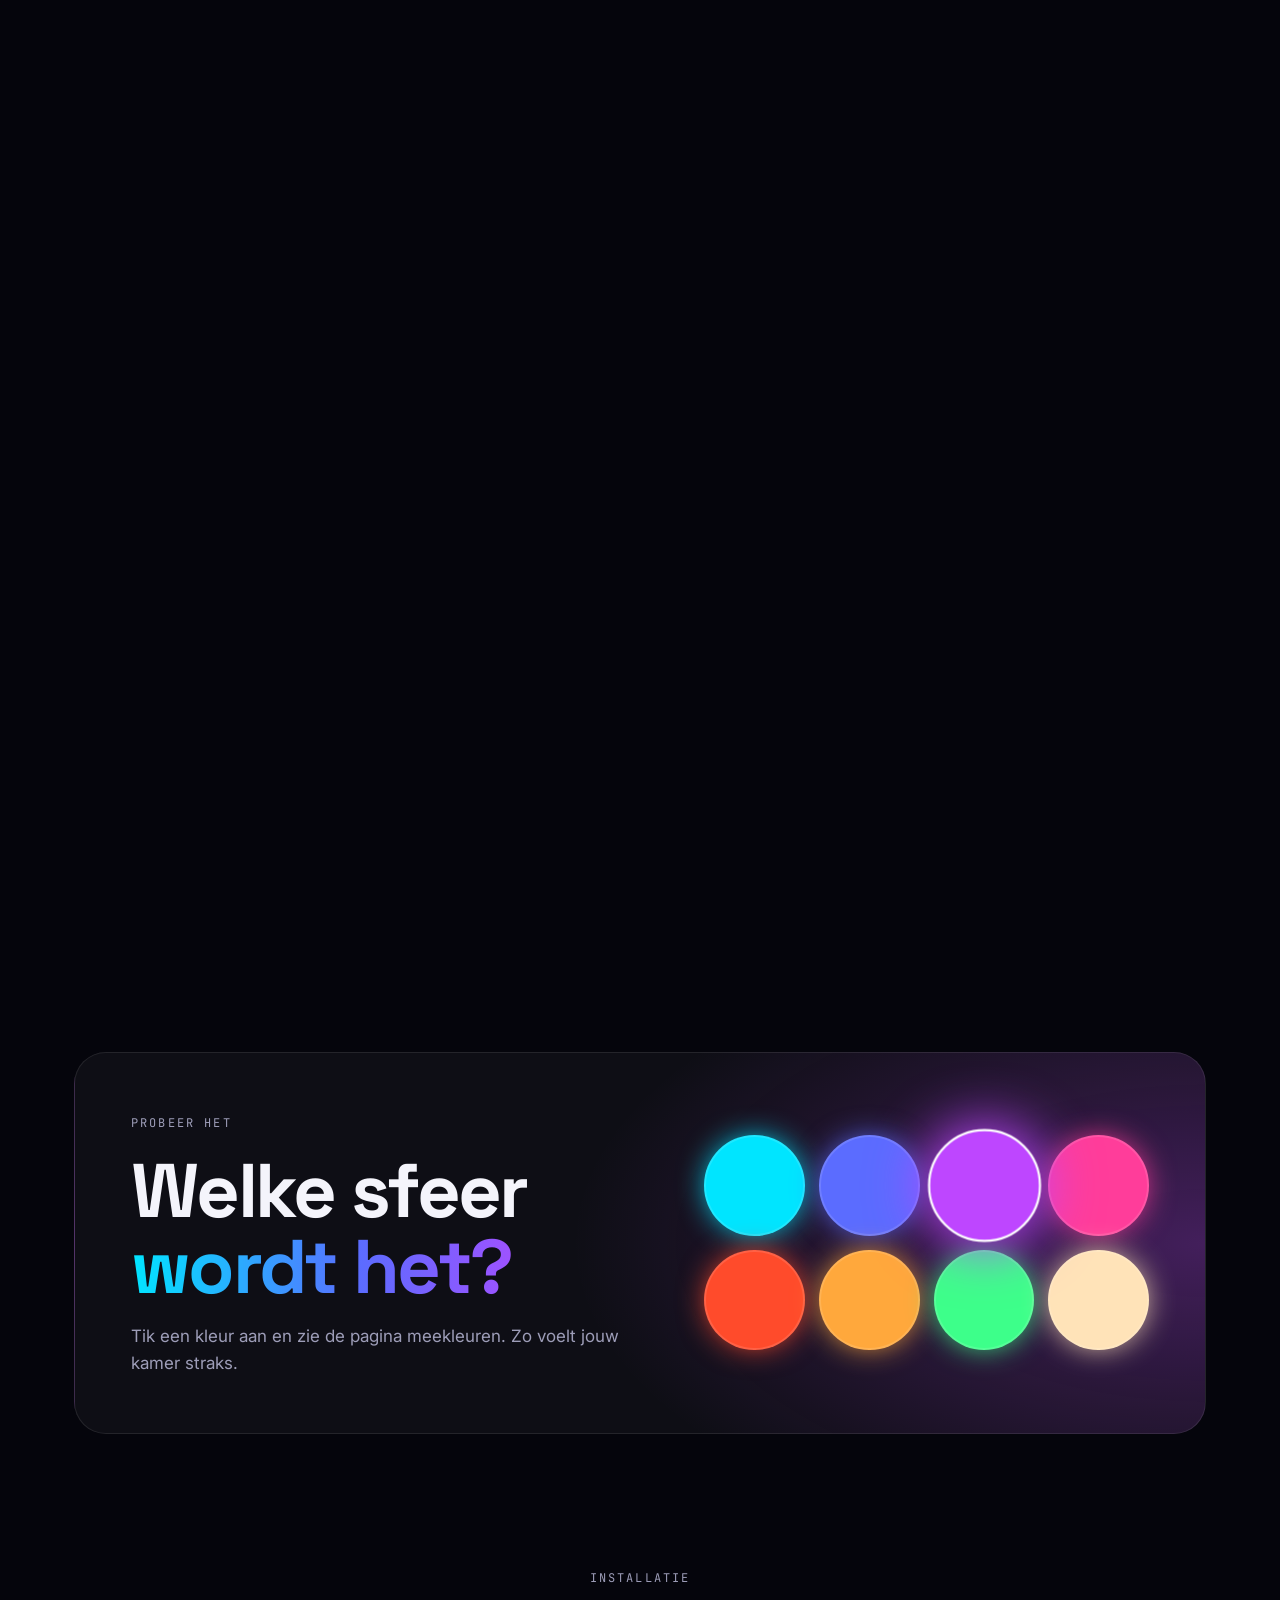
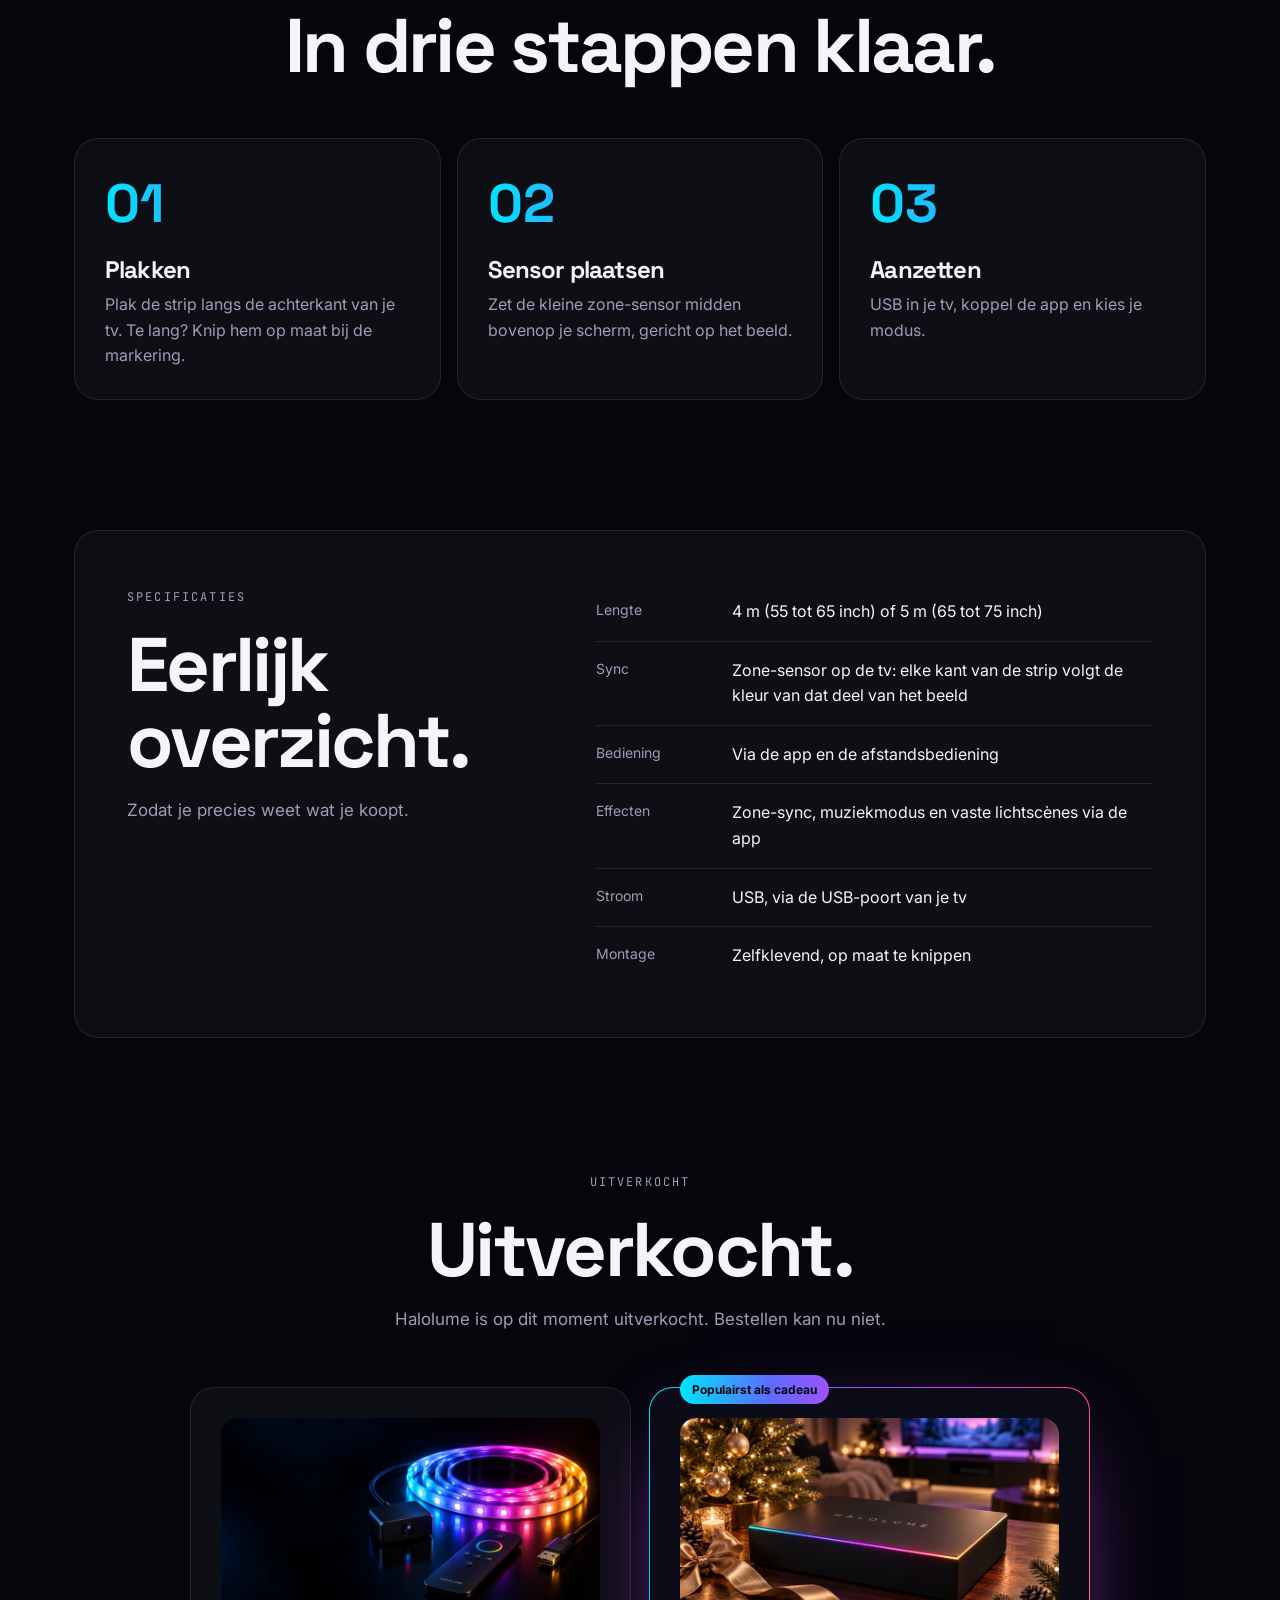
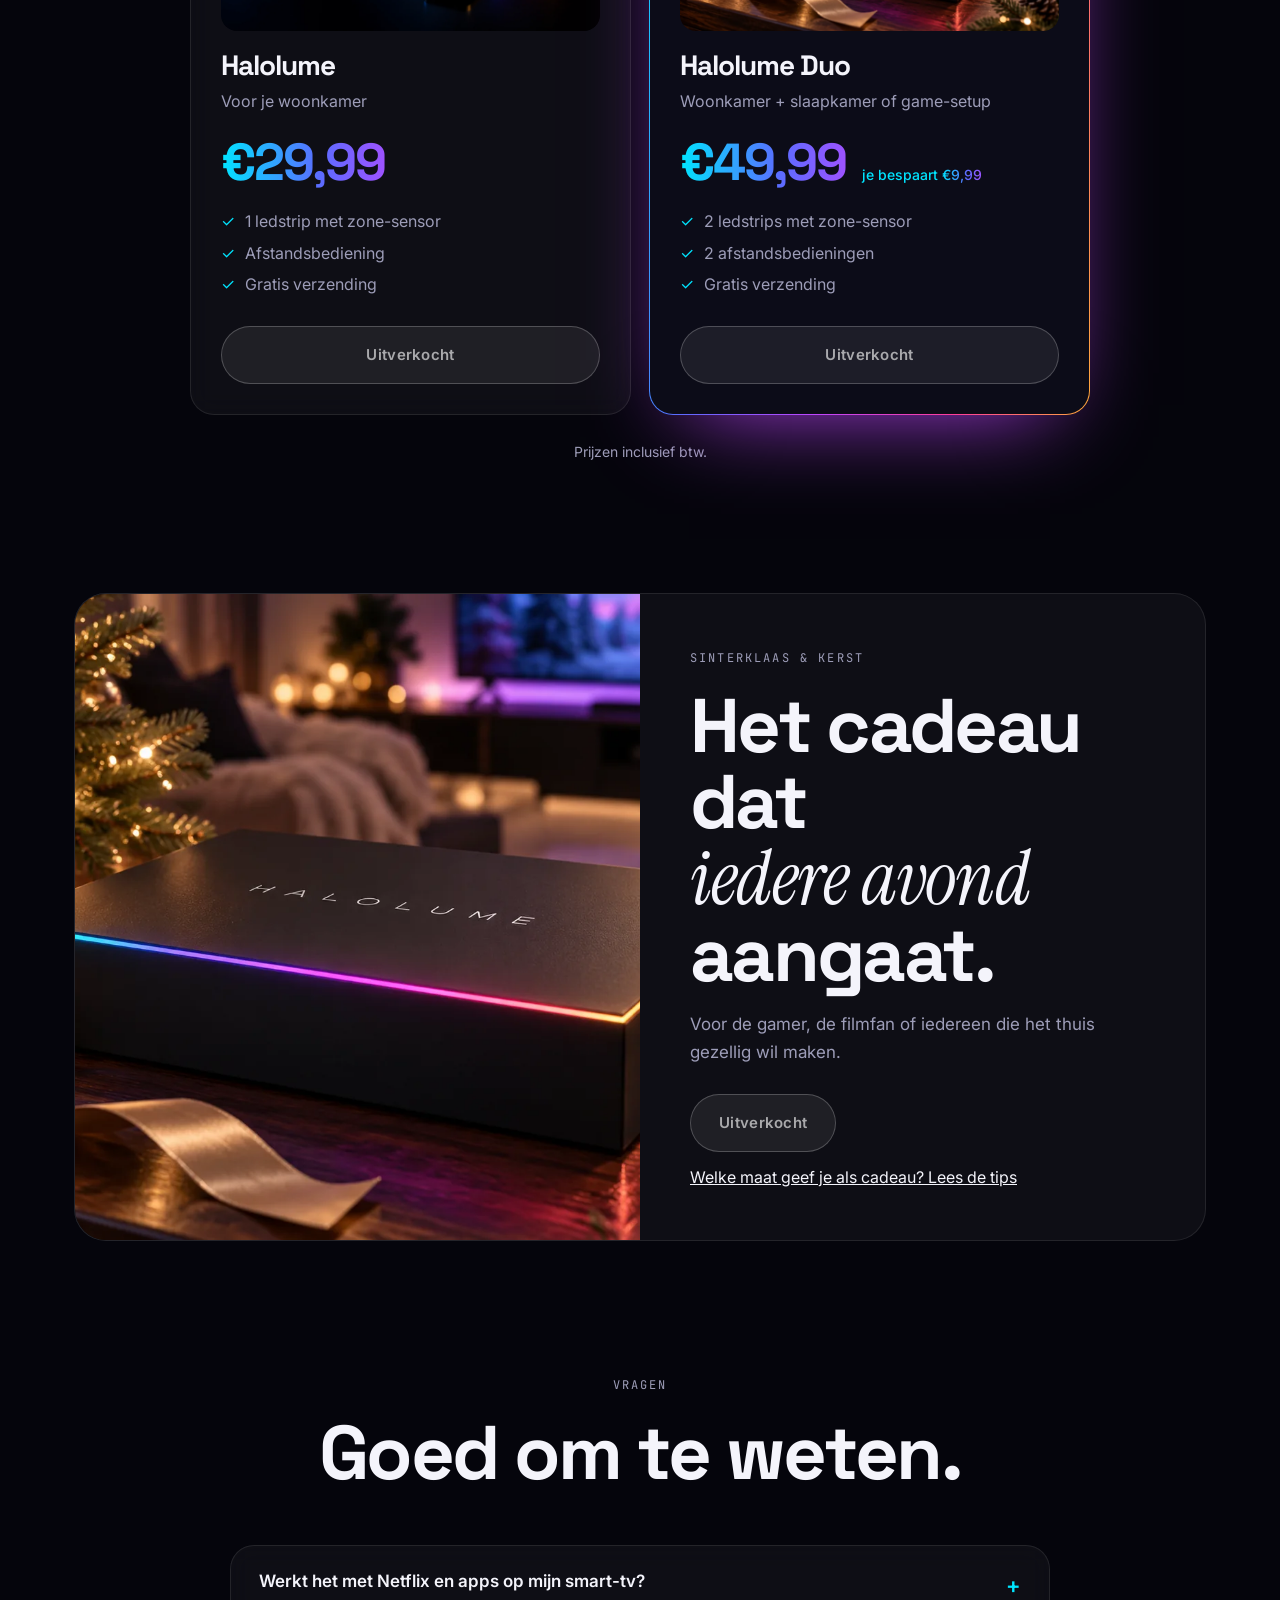
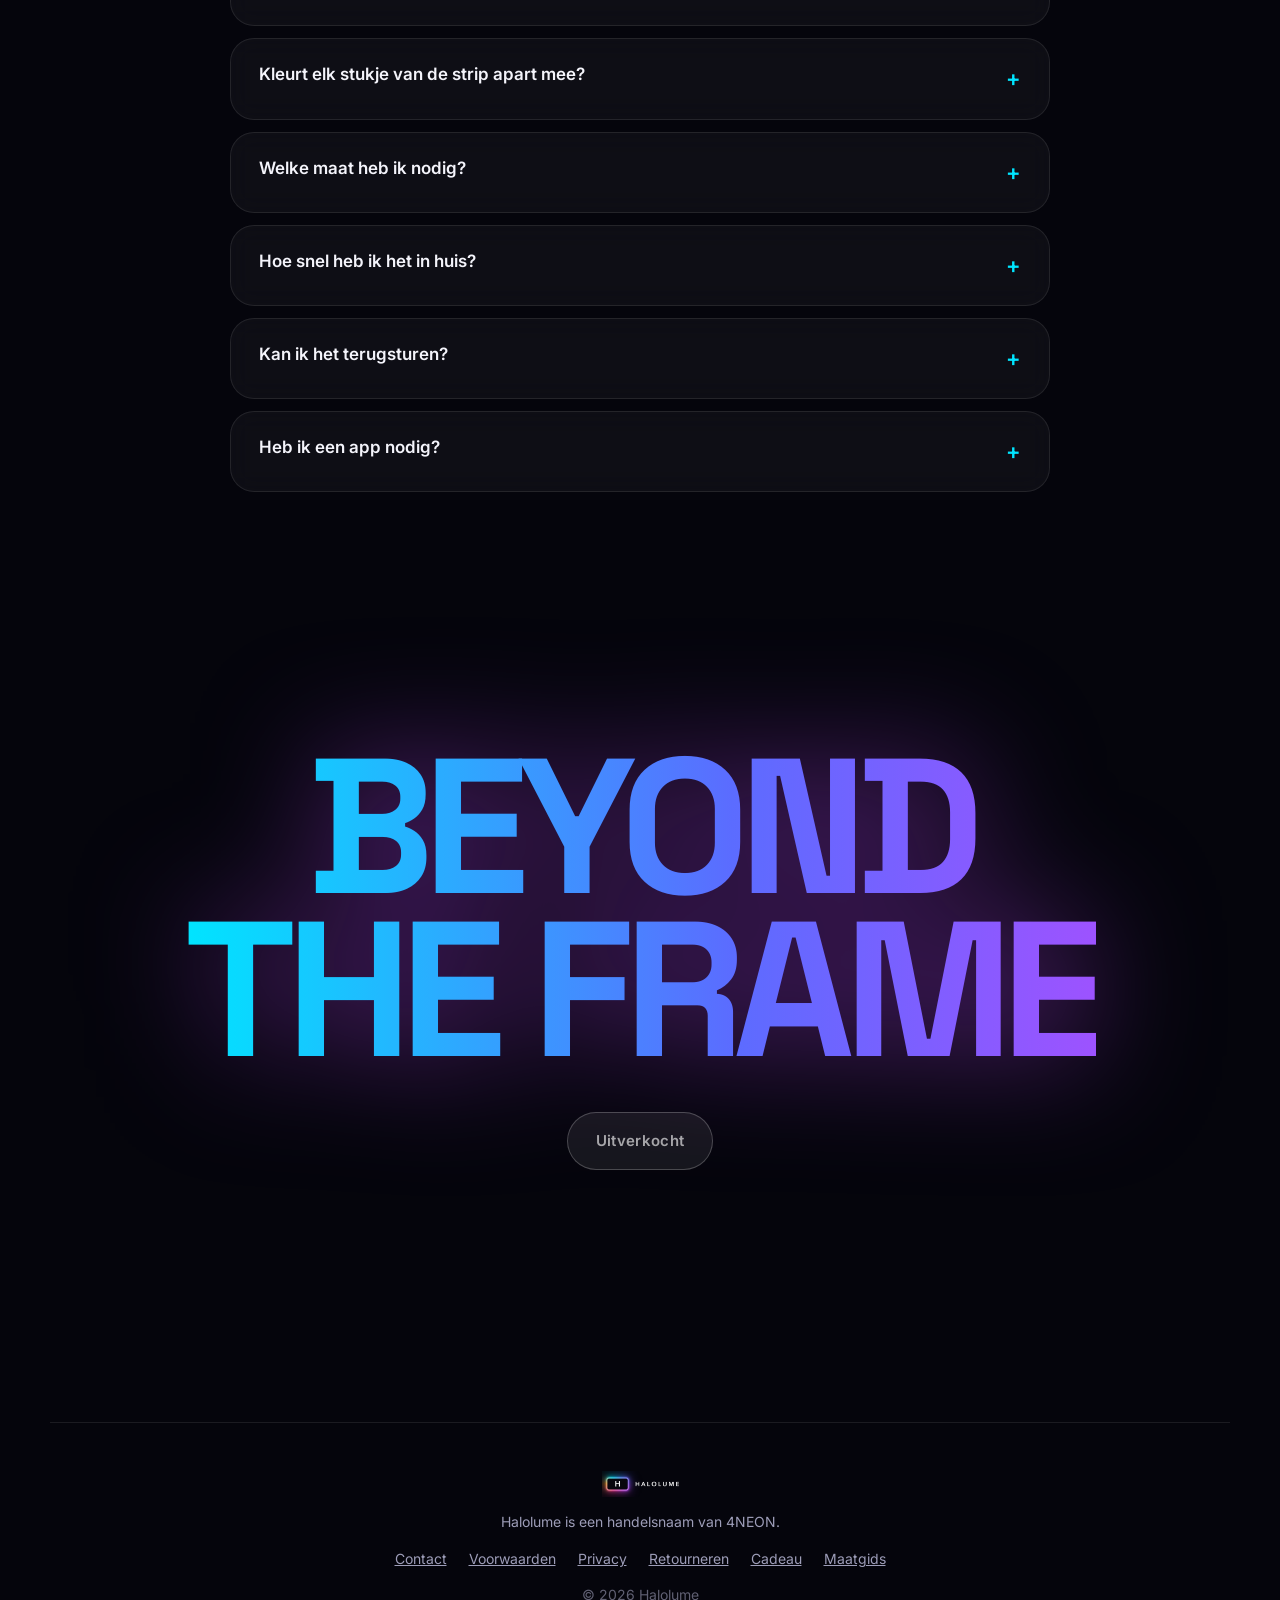
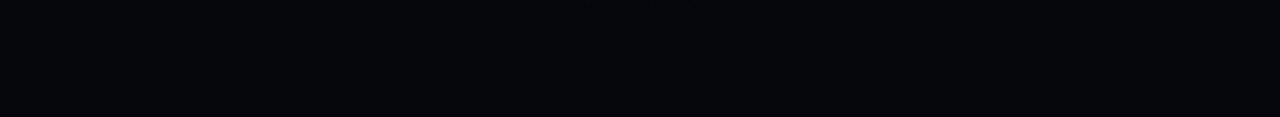
==== commit ed826aac: "Logo als kleine WebP (7 kB in plaats van 266 kB PNG) met vaste breedte en hoogte (seo-gap 24 nov) Co" ====
--- a/index.html
+++ b/index.html
@@ -32,7 +32,7 @@
 <div class="progress" aria-hidden="true"><i></i></div>
 
 <header class="nav" id="nav">
-  <a href="#" class="brand" aria-label="Halolume home"><img src="assets/logo.png" alt="Halolume" height="28"></a>
+  <a href="#" class="brand" aria-label="Halolume home"><img src="assets/logo.webp" alt="Halolume" width="83" height="28"></a>
   <nav class="links">
     <a href="#demo">Live demo</a>
     <a href="#ontdek">Ontdek</a>
@@ -283,7 +283,7 @@
 </main>
 
 <footer class="footer">
-  <img src="assets/logo.png" alt="Halolume" height="26">
+  <img src="assets/logo.webp" alt="Halolume" width="77" height="26">
   <p>Halolume is een handelsnaam van 4NEON.</p>
   <nav><a href="contact.html">Contact</a><a href="voorwaarden.html">Voorwaarden</a><a href="privacy.html">Privacy</a><a href="retourneren.html">Retourneren</a><a href="cadeau.html">Cadeau</a><a href="welke-maat-ledstrip-tv.html">Maatgids</a></nav>
   <p class="copy">© 2026 Halolume</p>
